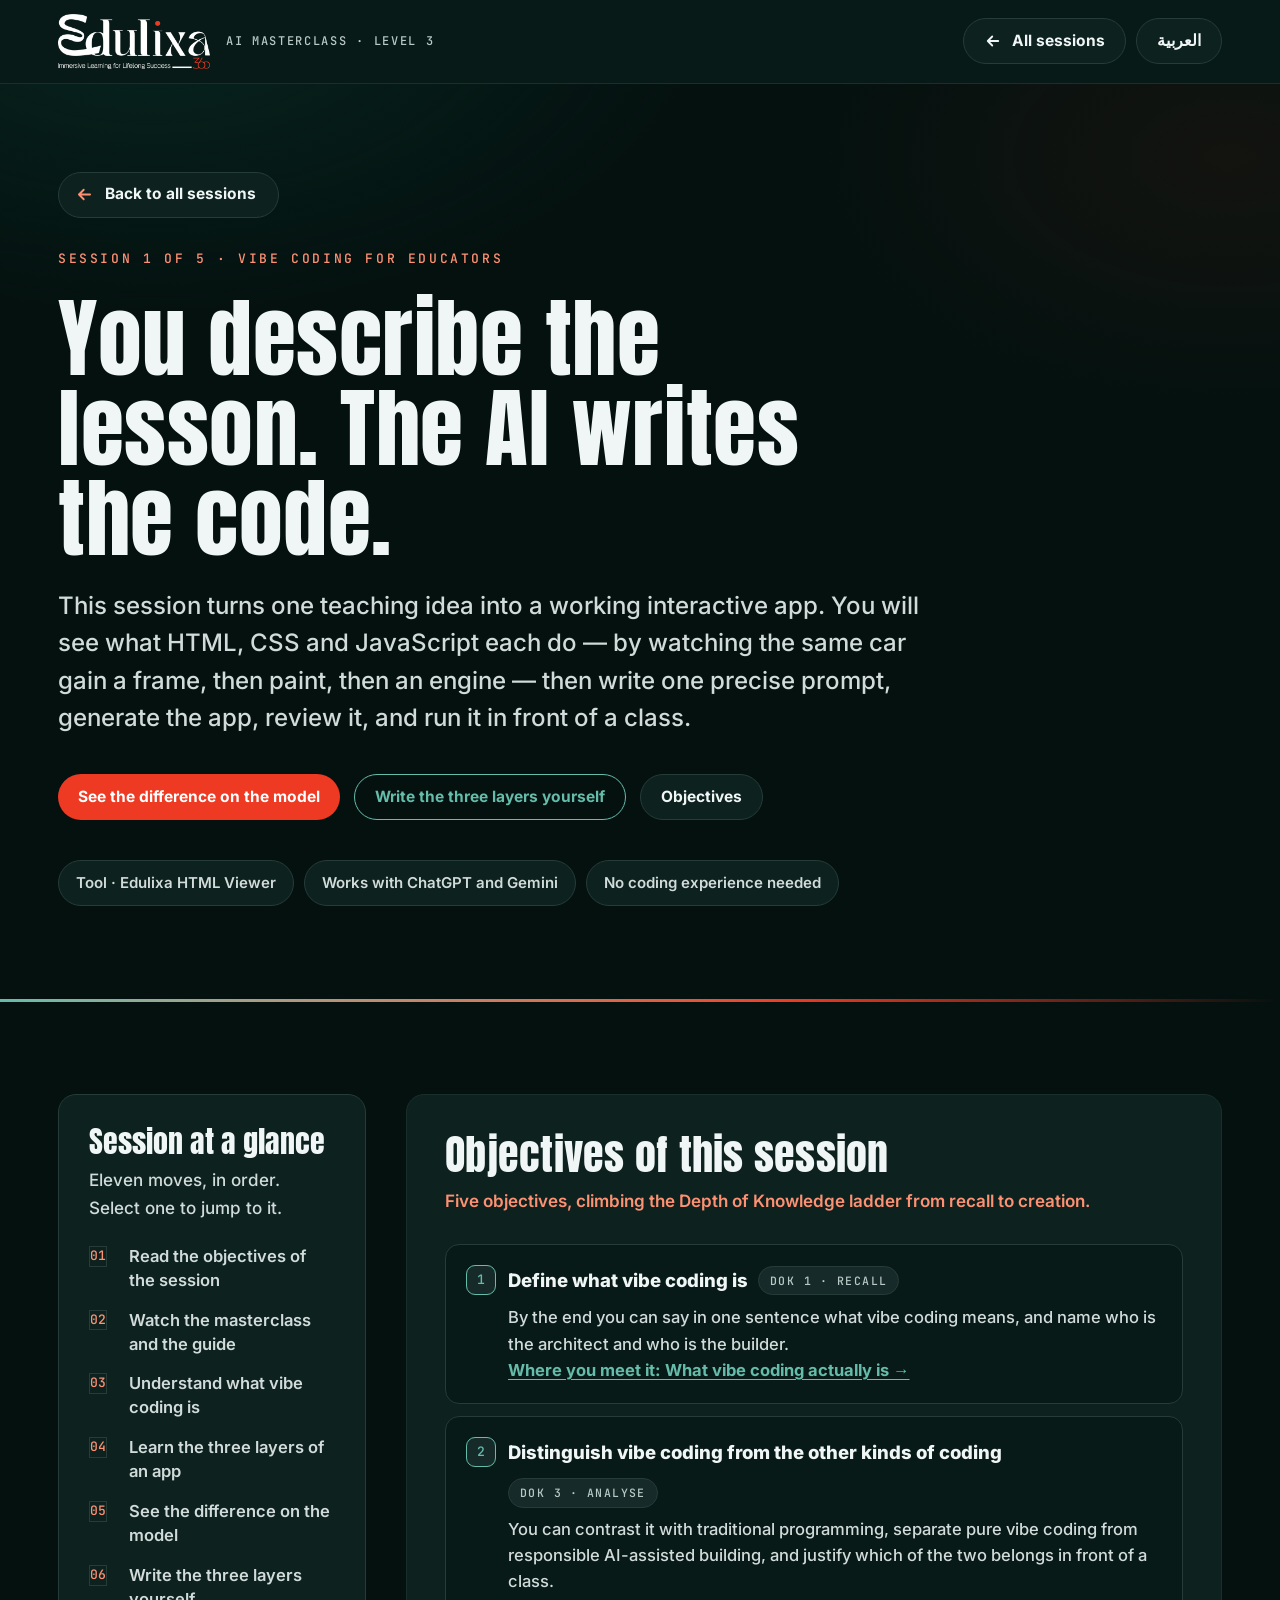
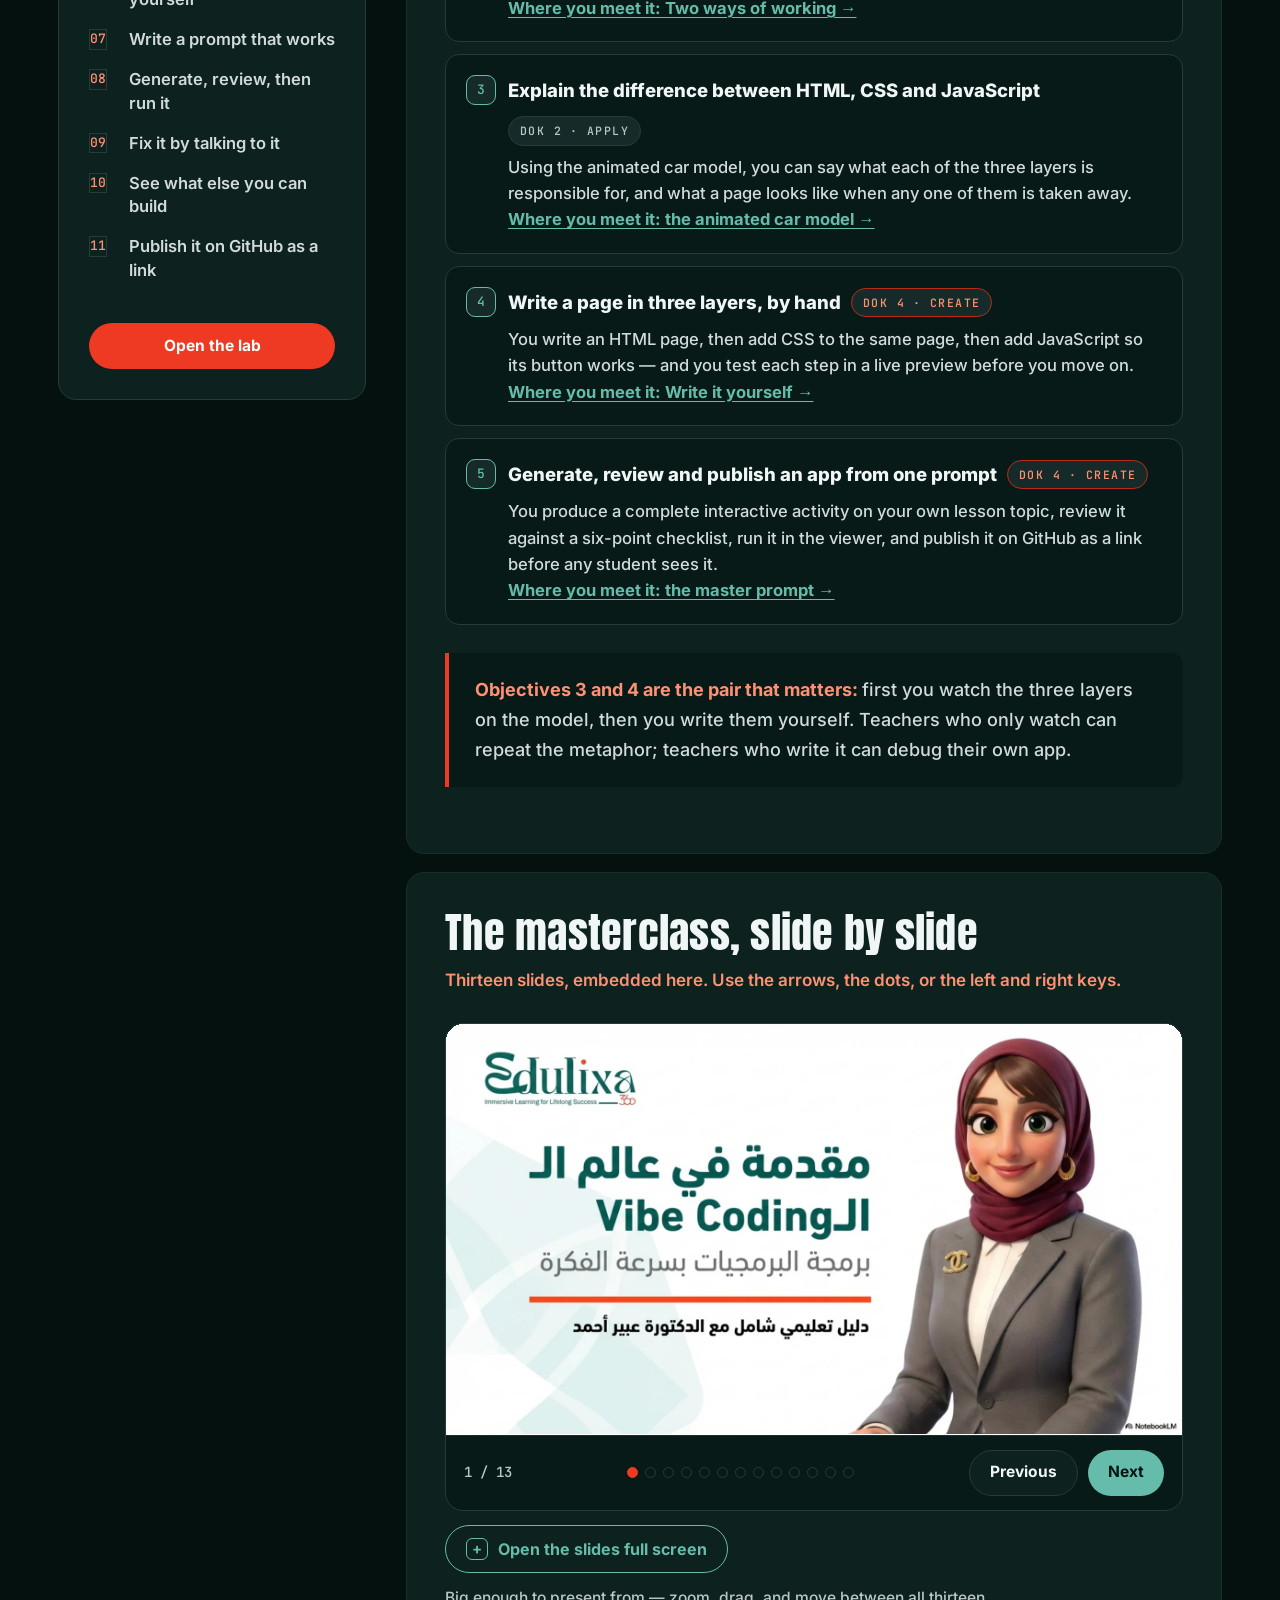
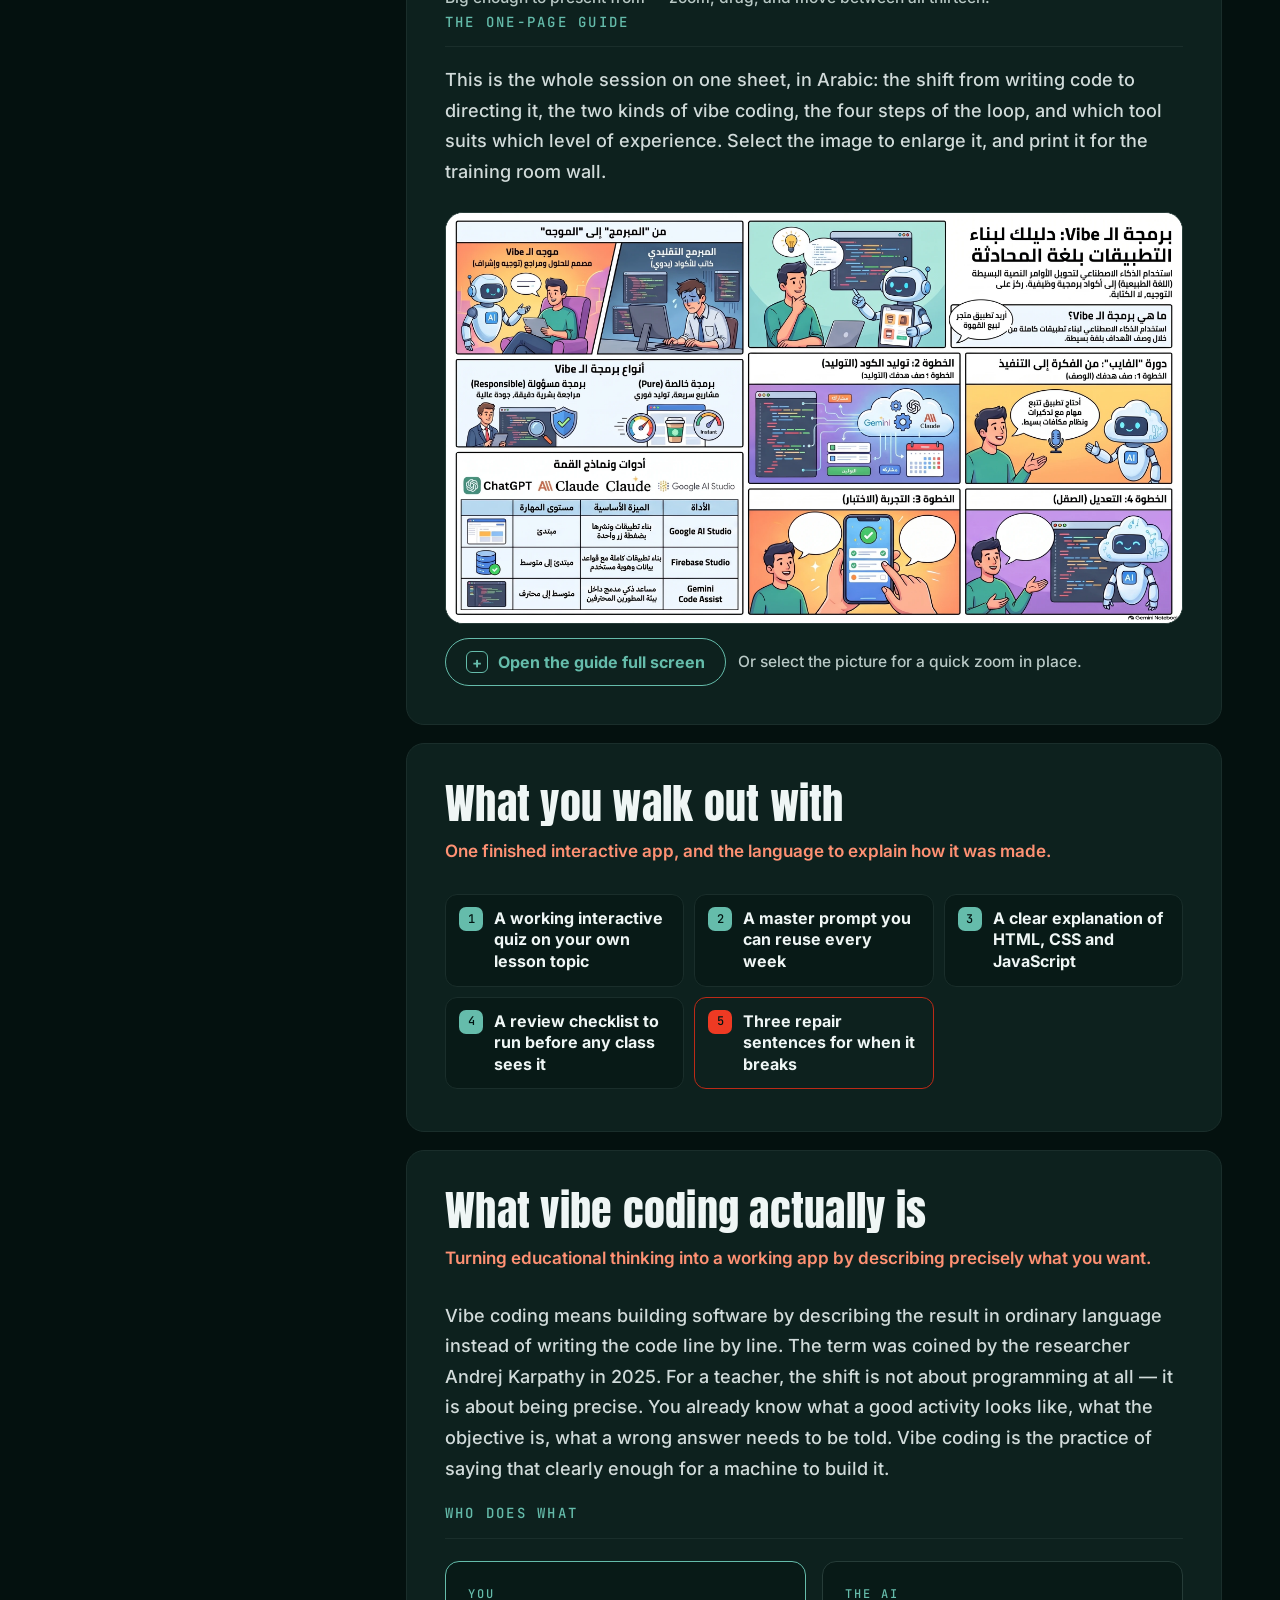
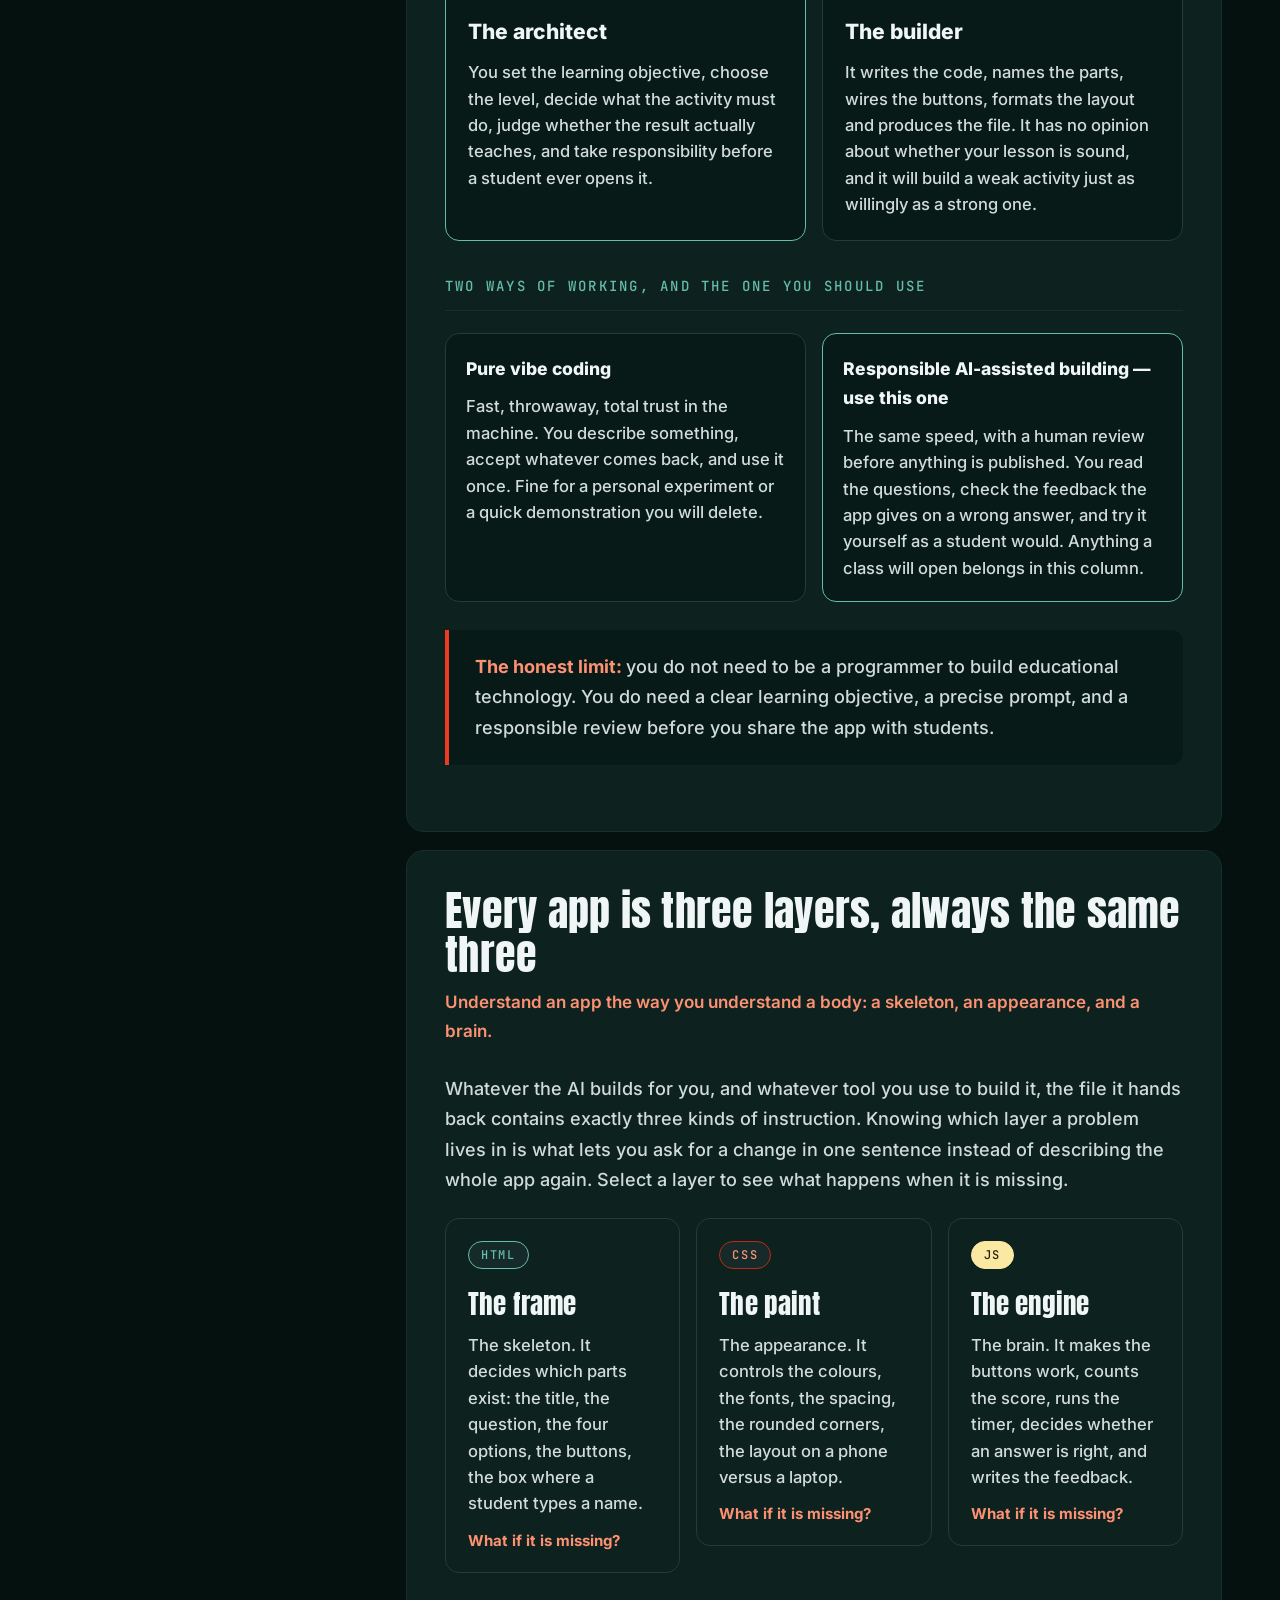
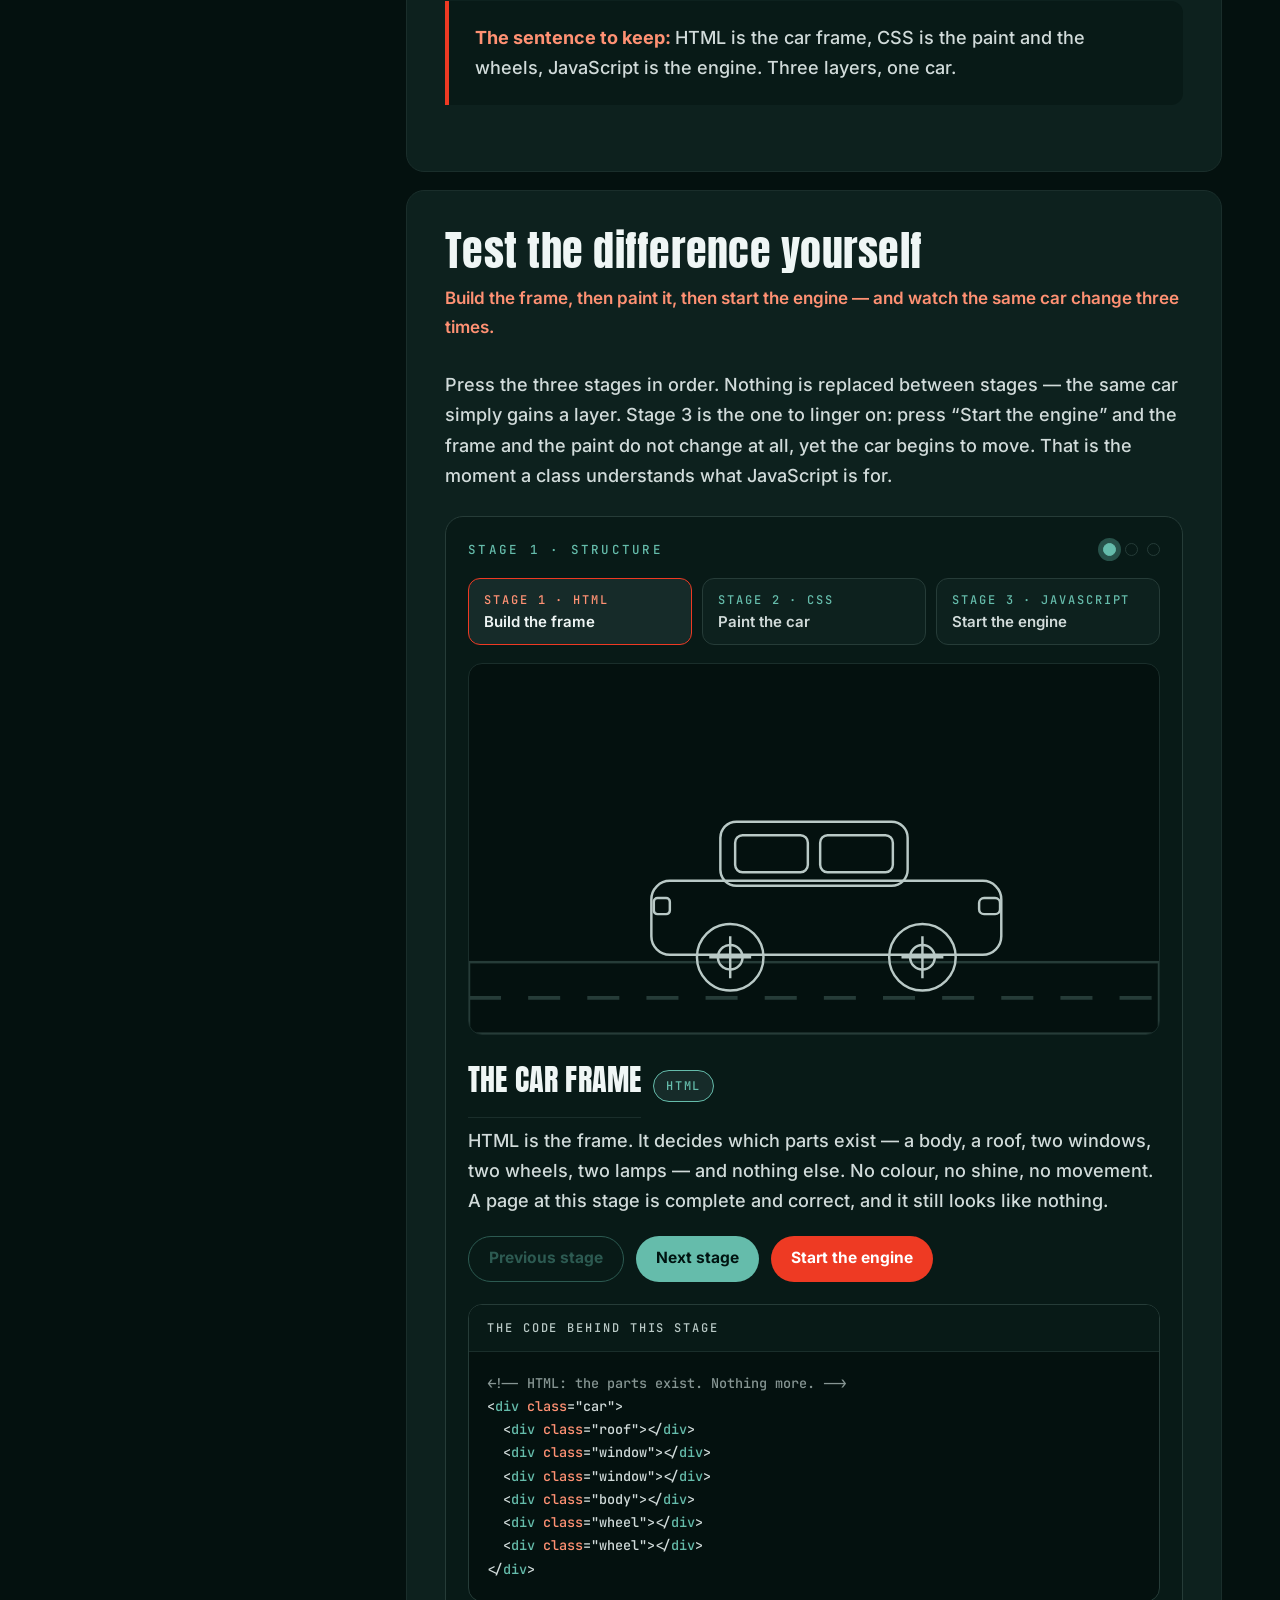
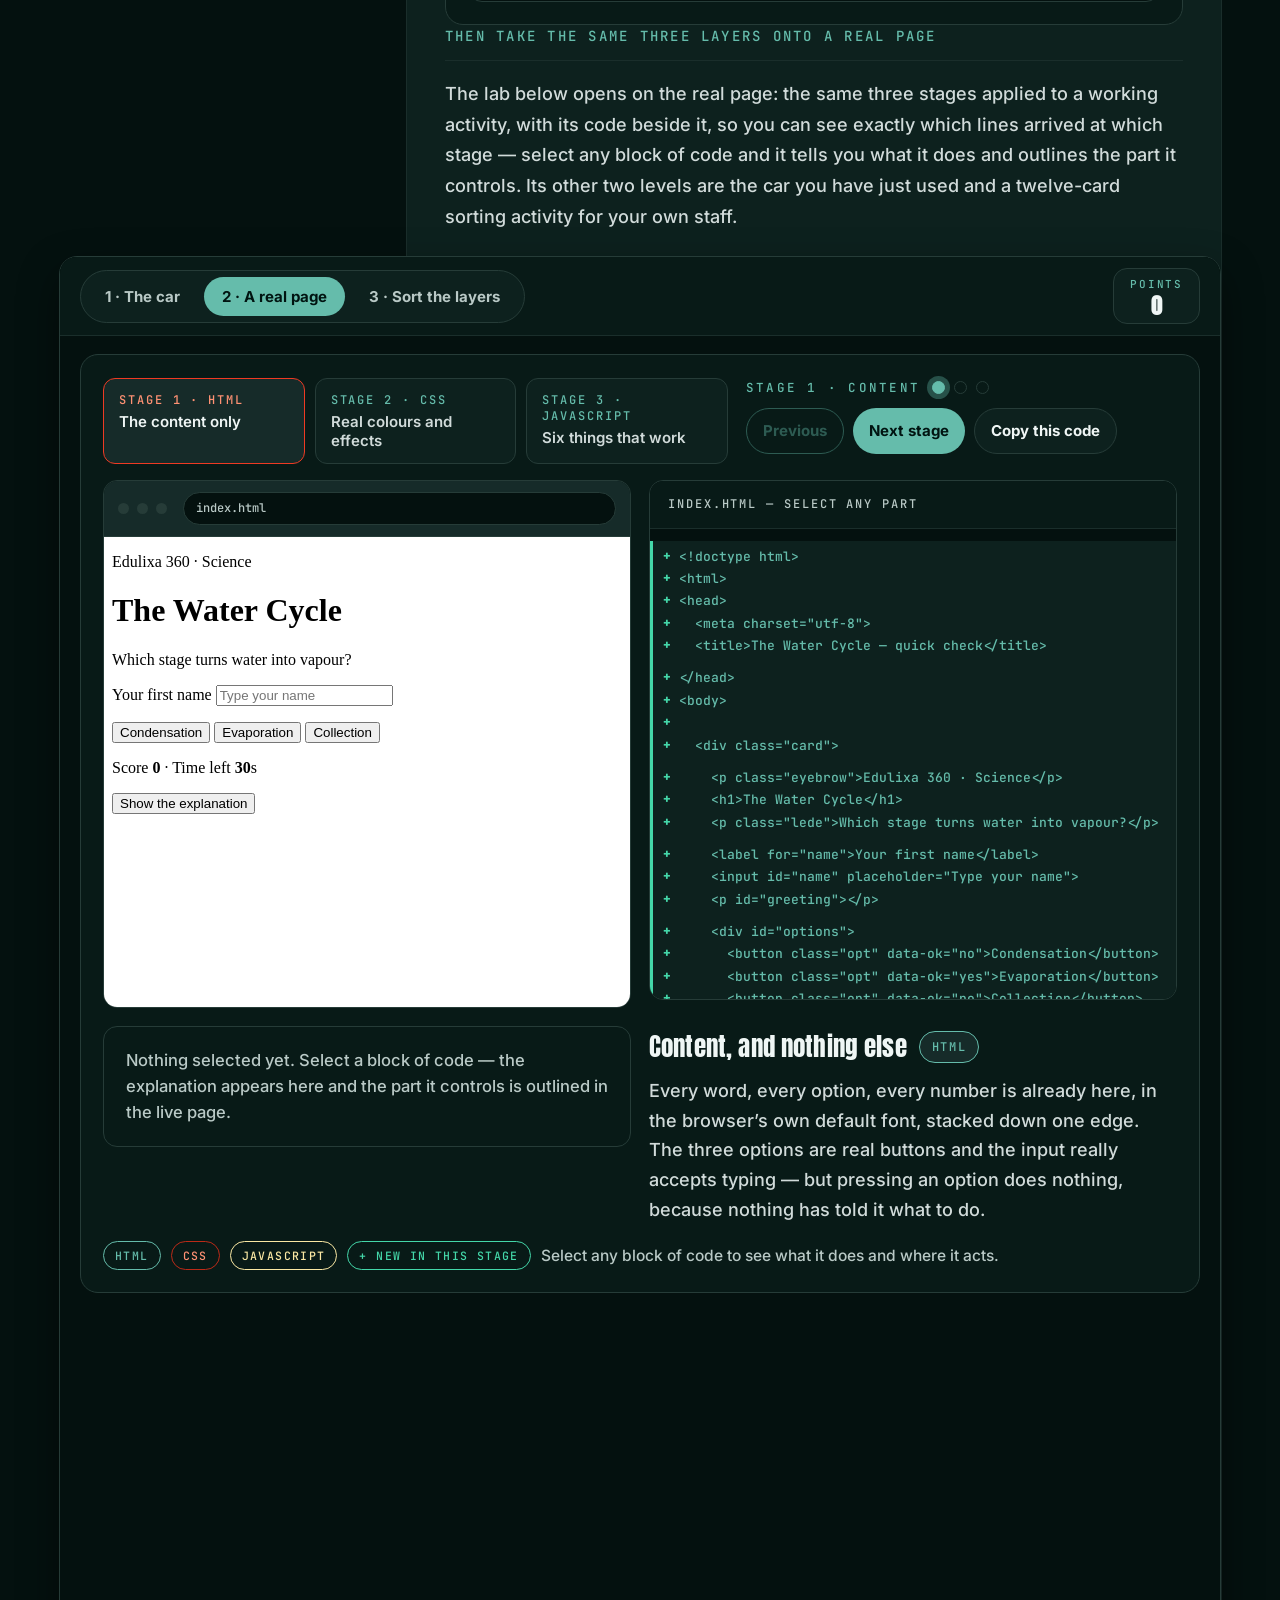
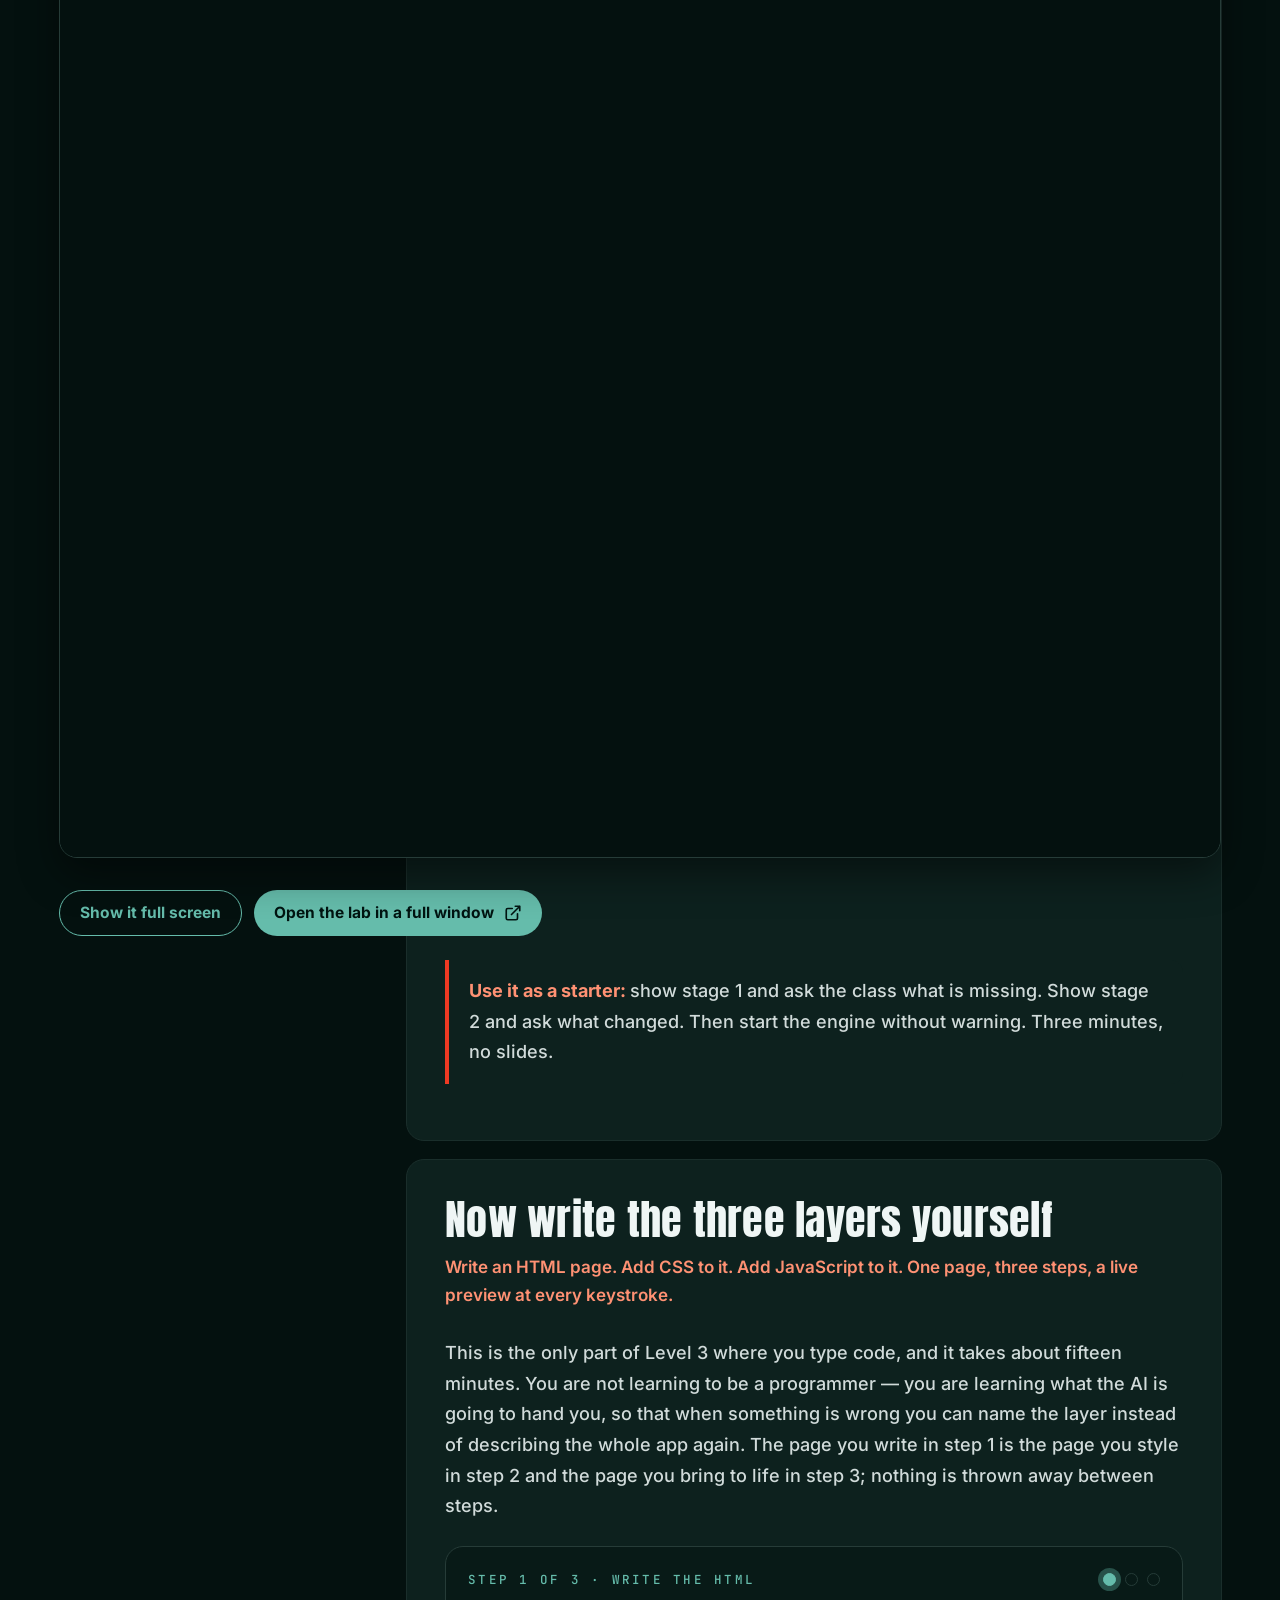
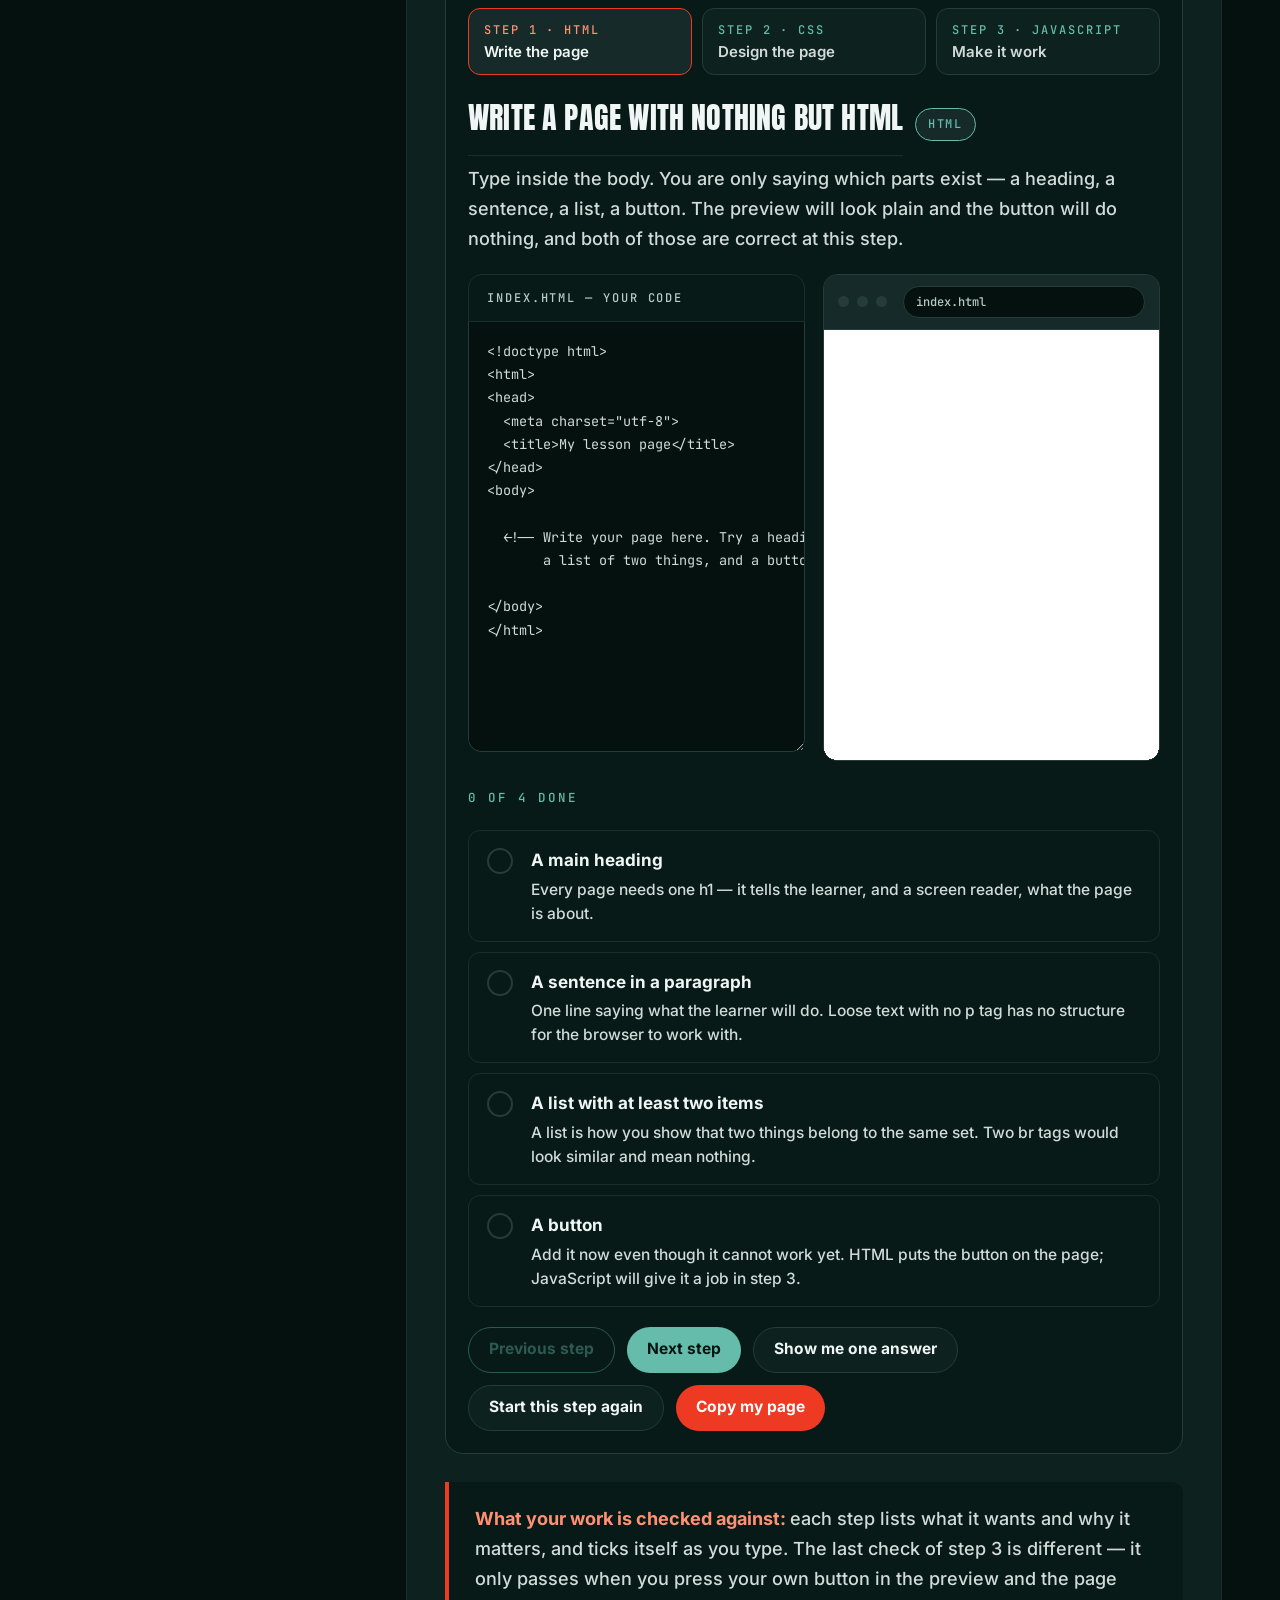
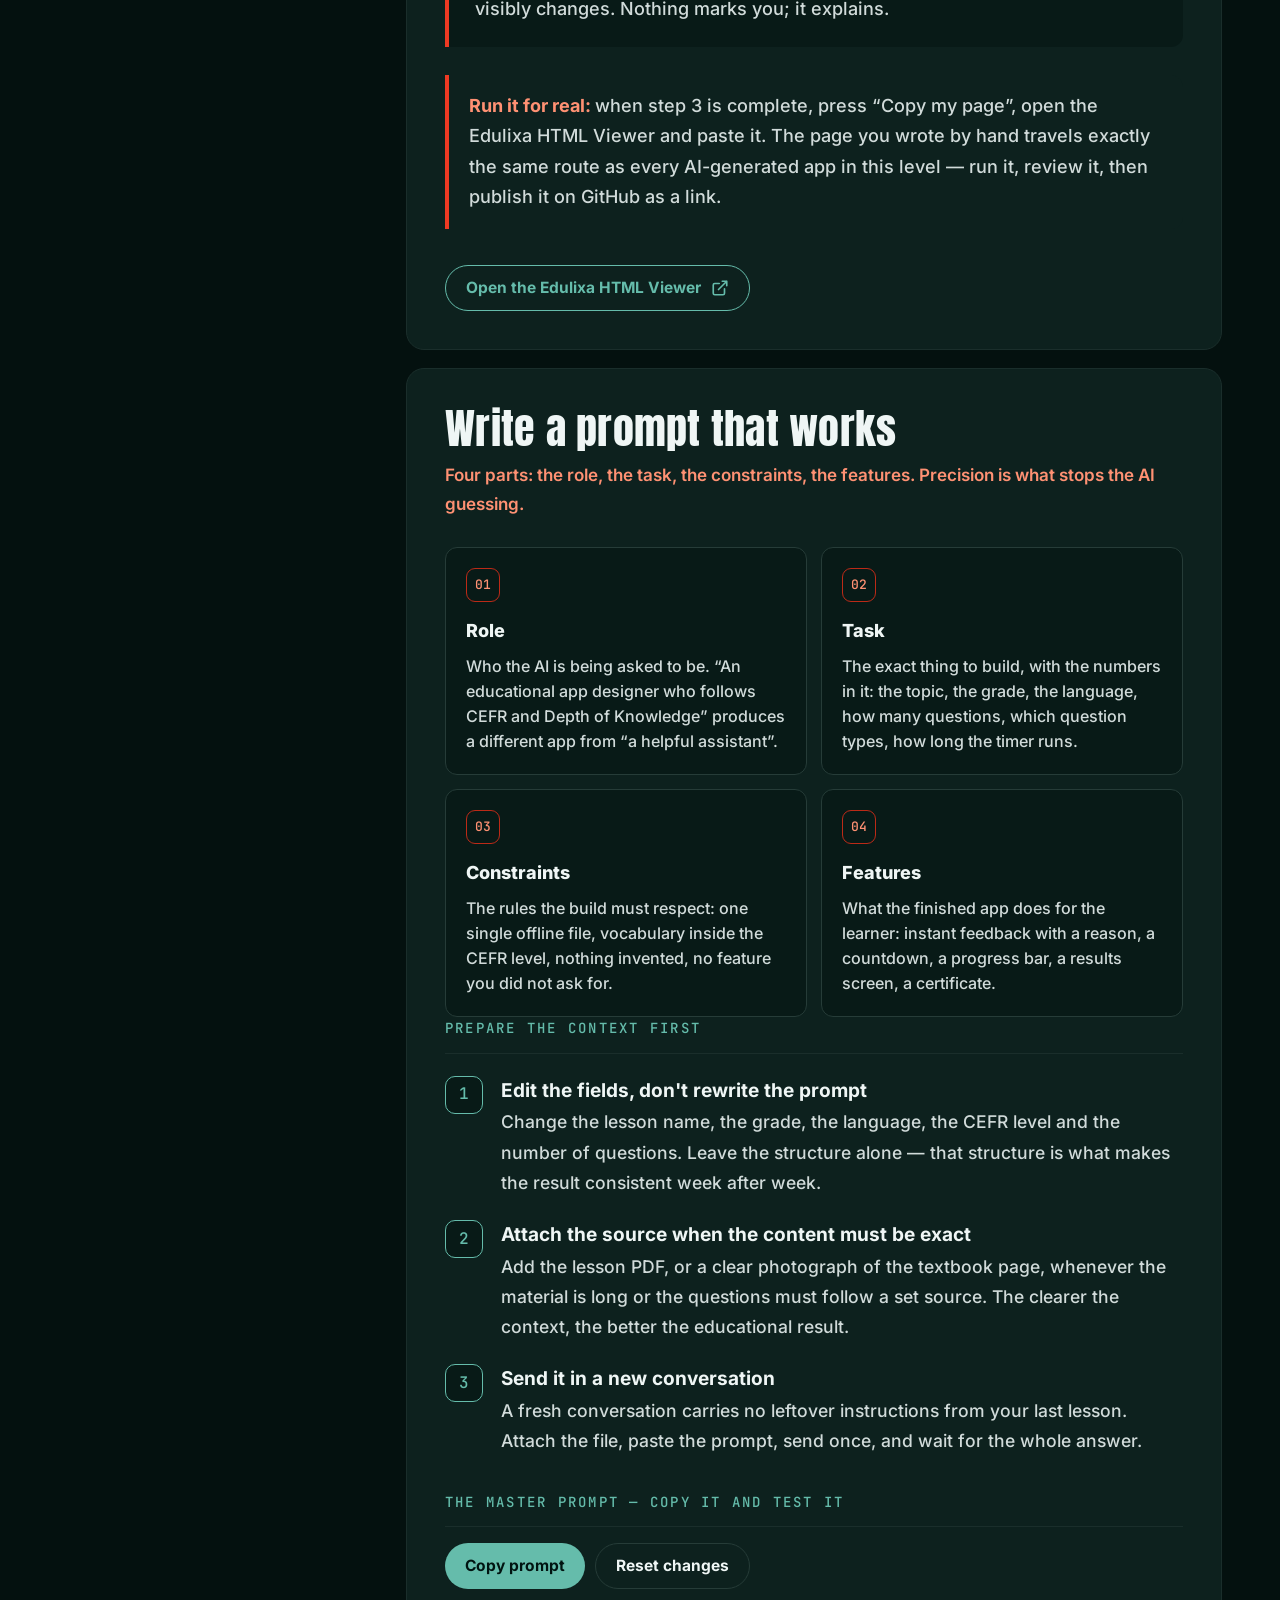
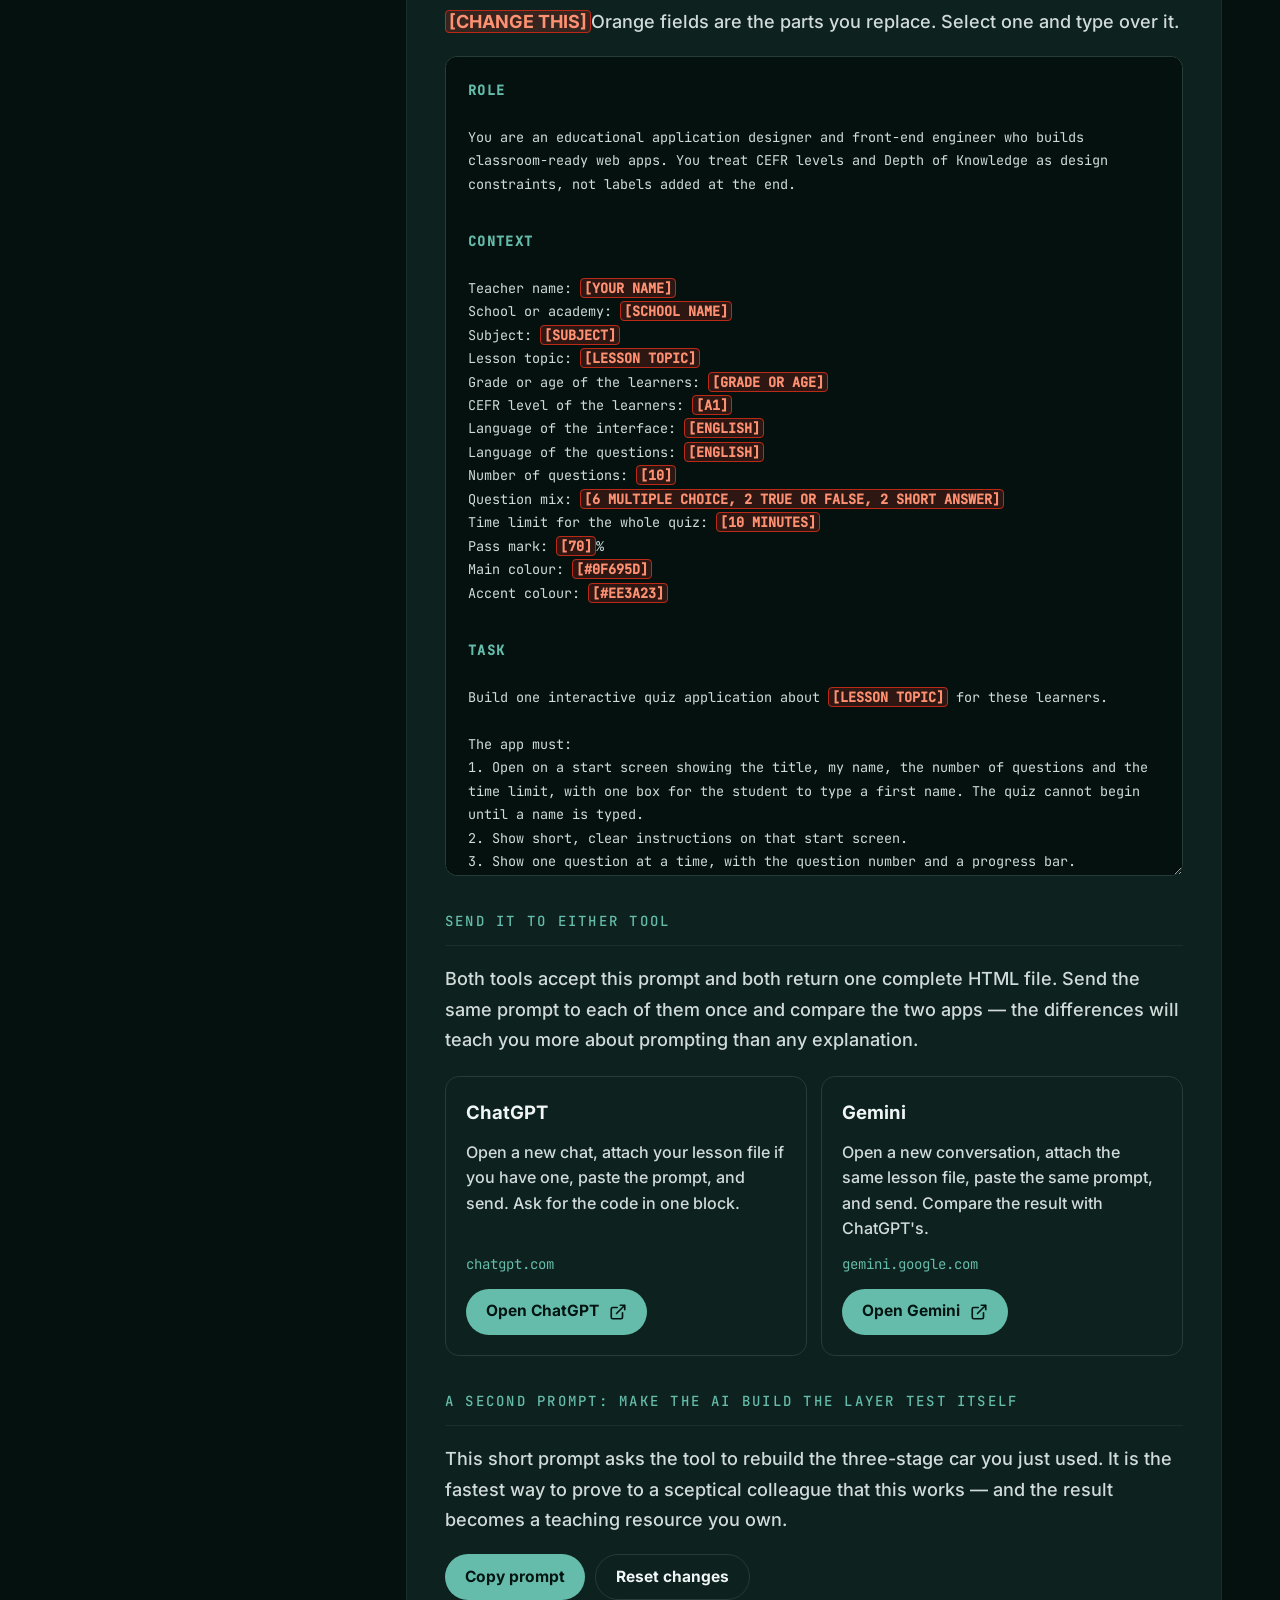
==== session1.html @ 345ca7d5 "Level 3: the AI course for teachers An interactive bilingual course that opens by double-clicking. E" ====
<!doctype html>
<html lang="en" dir="ltr">
<head>
<meta charset="utf-8">
<meta name="viewport" content="width=device-width,initial-scale=1">
<title data-en="Session 1 · Vibe Coding — Level 3 · Edulixa 360" data-ar="المحاضرة 1 · البرمجة باستخدام الأوامر النصية والتوجيه — المستوى الثالث · Edulixa 360">Session 1 · Vibe Coding — Level 3 · Edulixa 360</title>
<link rel="stylesheet" href="assets/edulixa.css">
<style>
.role-grid{display:grid;grid-template-columns:1fr 1fr;gap:16px;margin:22px 0 0}
.role{padding:22px;background:var(--bg-2);border:1px solid var(--line);border-radius:var(--r-md)}
.role.is-you{border-color:var(--brand-lift)}
.role .who{display:block;margin:0 0 10px;font-family:var(--mono);font-size:12px;font-weight:500;
  letter-spacing:.16em;text-transform:uppercase;color:var(--brand-lift)}
html[dir="rtl"] .role .who{font-family:var(--ar);letter-spacing:0;font-size:15px;font-weight:700}
.block .role h3{margin:0 0 10px;padding:0;border:0;font-family:var(--sans);font-size:21px;
  font-weight:800;letter-spacing:0;text-transform:none;color:var(--ink)}
html[dir="rtl"] .block .role h3{font-family:var(--ar)}
.role p{margin:0;font-size:16.5px;line-height:1.6}
.layer-cards{display:grid;grid-template-columns:repeat(3,1fr);gap:16px;margin:22px 0 0;align-items:start}
.layer-card{display:block;width:100%;text-align:start;cursor:pointer;padding:22px;
  background:var(--surface);border:1px solid var(--line);border-radius:var(--r-md);
  font-family:inherit;color:inherit;transition:all var(--t) var(--ease)}
.layer-card:hover{transform:translateY(-3px);box-shadow:var(--shadow-lift);border-color:var(--brand-lift)}
.layer-card .layer-tag{margin-bottom:14px}
.block .layer-card h3{margin:0 0 8px;padding:0;border:0;font-family:var(--display);font-weight:400;
  font-size:27px;letter-spacing:.006em;text-transform:none;color:var(--ink)}
html[dir="rtl"] .block .layer-card h3{font-family:var(--ar);font-weight:700;line-height:1.4}
.layer-card p{margin:0 0 14px;font-size:16.5px;line-height:1.6}
.layer-card .more{display:inline-flex;align-items:center;gap:8px;font-size:15px;font-weight:700;
  color:var(--accent-text)}
.four{display:grid;grid-template-columns:repeat(2,1fr);gap:14px;margin:22px 0 0}
.part{padding:20px;background:var(--bg-2);border:1px solid var(--line);border-radius:var(--r)}
.part:before{content:attr(data-n);display:grid;place-items:center;width:32px;height:32px;
  margin-bottom:14px;border:1px solid var(--accent-dim);border-radius:9px;
  color:var(--accent-text);font-family:var(--mono);font-size:13px}
.block .part h3{margin:0 0 8px;padding:0;border:0;font-family:var(--sans);font-size:18px;
  font-weight:800;letter-spacing:0;text-transform:none;color:var(--ink)}
html[dir="rtl"] .block .part h3{font-family:var(--ar)}
.part p{margin:0;font-size:16px;line-height:1.56}
.prompt-box.app-prompt{min-height:640px;max-height:820px;font-size:13.5px;line-height:1.74}
.prompt-box.small-prompt{min-height:230px;max-height:420px;font-size:13.5px;line-height:1.74}
.prompt-box .prompt-heading{display:block;margin-top:10px;color:var(--brand-lift);
  font-weight:800;letter-spacing:.1em}
.prompt-box .prompt-heading:first-child{margin-top:0}
/* The three-layer lab needs room: it steps out across the full reading band so the
   live page and its code sit side by side instead of stacking. */
.lab-band{position:relative;z-index:3;width:calc(100% + 424px);margin-inline-start:-386px}
.lab-frame{position:relative;margin:24px 0 0;border:1px solid var(--line);
  border-radius:var(--r-lg);overflow:hidden;background:var(--bg);box-shadow:var(--shadow-lift)}
.lab-frame iframe{display:block;width:100%;height:1020px;border:0}
.lab-frame:fullscreen{border-radius:0;border:0;margin:0}
.lab-frame:fullscreen iframe{height:100vh !important}
.lab-band .viewer-actions{margin-top:14px}
@media (max-width:960px){
  .lab-band{width:100%;margin-inline-start:0}
  .lab-frame iframe{height:1240px}
}
@media (max-width:820px){
  .role-grid,.layer-cards,.four{grid-template-columns:1fr}
  .prompt-box.app-prompt{min-height:520px;max-height:700px}
}
</style>
</head>
<body>

<a class="skip" href="#main" data-en="Skip to content" data-ar="تخطَّ إلى المحتوى">Skip to content</a>

<header class="topbar">
  <div class="topbar-in">
    <div class="brand">
      <img src="assets/logo-reversed.png" alt="Edulixa 360">
      <span class="brand-tag" data-en="AI Masterclass · Level 3" data-ar="الماستر كلاس · المستوى الثالث">AI Masterclass · Level 3</span>
    </div>
    <div class="topbar-actions">
      <a class="btn btn-ghost" href="index.html"><svg class="ic flip" viewBox="0 0 24 24" fill="none" stroke="currentColor" stroke-width="2.4" stroke-linecap="round" stroke-linejoin="round"><path d="M19 12H5M11 18l-6-6 6-6"/></svg><span data-en="All sessions" data-ar="كل المحاضرات">All sessions</span></a>
      <button class="btn btn-ghost" data-lang-toggle type="button" lang="ar">العربية</button>
    </div>
  </div>
</header>

<div class="hero">
  <div class="wrap">
    <a class="backlink" href="index.html"><svg viewBox="0 0 24 24" fill="none" stroke="currentColor" stroke-width="2.4" stroke-linecap="round" stroke-linejoin="round" aria-hidden="true"><path d="M19 12H5M11 18l-6-6 6-6"/></svg><span data-en="Back to all sessions" data-ar="العودة إلى كل المحاضرات">Back to all sessions</span></a>
    <p class="eyebrow" data-en="Session 1 of 5 · Vibe coding for educators" data-ar="المحاضرة 1 من 5 · البرمجة باستخدام الأوامر النصية والتوجيه للمعلمين">Session 1 of 5 · Vibe coding for educators</p>
    <h1 class="display" data-en="You describe the lesson. The AI writes the code." data-ar="أنت تصف الدرس. والذكاء الاصطناعي يكتب الكود.">You describe the lesson. The AI writes the code.</h1>
    <p class="lede" data-en="This session turns one teaching idea into a working interactive app. You will see what HTML, CSS and JavaScript each do — by watching the same car gain a frame, then paint, then an engine — then write one precise prompt, generate the app, review it, and run it in front of a class." data-ar="تحوّل هذه المحاضرة فكرة تعليمية واحدة إلى تطبيق تفاعلي يعمل. سترى ما يفعله كل من HTML و CSS و JavaScript — بمشاهدة السيارة نفسها تكتسب هيكلًا، ثم طلاءً، ثم محركًا — ثم تكتب برومبتًا دقيقًا واحدًا، وتولّد التطبيق، وتراجعه، وتشغّله أمام صف كامل.">This session turns one teaching idea into a working interactive app. You will see what HTML, CSS and JavaScript each do — by watching the same car gain a frame, then paint, then an engine — then write one precise prompt, generate the app, review it, and run it in front of a class.</p>
    <div class="hero-actions">
      <a class="btn btn-accent" href="#lab" data-en="See the difference on the model" data-ar="شاهد الفرق على المجسّم">See the difference on the model</a>
      <a class="btn btn-outline" href="#write" data-en="Write the three layers yourself" data-ar="اكتب الطبقات الثلاث بنفسك">Write the three layers yourself</a>
      <a class="btn btn-ghost" href="#objectives" data-en="Objectives" data-ar="الأهداف">Objectives</a>
    </div>
    <div class="hero-meta">
      <span class="chip" data-en="Tool · Edulixa HTML Viewer" data-ar="الأداة · عارض Edulixa">Tool · Edulixa HTML Viewer</span>
      <span class="chip" data-en="Works with ChatGPT and Gemini" data-ar="يعمل مع ChatGPT و Gemini">Works with ChatGPT and Gemini</span>
      <span class="chip" data-en="No coding experience needed" data-ar="لا تحتاج خبرة برمجية">No coding experience needed</span>
    </div>
  </div>
</div>

<main id="main">
<section class="sec">
  <div class="wrap">
    <div class="split">

      <aside class="rail">
        <h2 data-en="Session at a glance" data-ar="المحاضرة في لمحة">Session at a glance</h2>
        <p data-en="Eleven moves, in order. Select one to jump to it." data-ar="إحدى عشرة خطوة بالترتيب. اختر واحدة للانتقال إليها.">Eleven moves, in order. Select one to jump to it.</p>
        <ol>
          <li data-go="objectives" data-en="Read the objectives of the session" data-ar="اقرأ أهداف المحاضرة">Read the objectives of the session</li>
          <li data-go="deck" data-en="Watch the masterclass and the guide" data-ar="شاهد الماستر كلاس والدليل">Watch the masterclass and the guide</li>
          <li data-go="what" data-en="Understand what vibe coding is" data-ar="افهم ما هي البرمجة باستخدام الأوامر النصية والتوجيه">Understand what vibe coding is</li>
          <li data-go="layers" data-en="Learn the three layers of an app" data-ar="تعلّم الطبقات الثلاث للتطبيق">Learn the three layers of an app</li>
          <li data-go="lab" data-en="See the difference on the model" data-ar="شاهد الفرق على المجسّم">See the difference on the model</li>
          <li data-go="write" data-en="Write the three layers yourself" data-ar="اكتب الطبقات الثلاث بنفسك">Write the three layers yourself</li>
          <li data-go="prompt" data-en="Write a prompt that works" data-ar="اكتب برومبتًا ناجحًا">Write a prompt that works</li>
          <li data-go="run" data-en="Generate, review, then run it" data-ar="ولّد، ثم راجع، ثم شغّل">Generate, review, then run it</li>
          <li data-go="fix" data-en="Fix it by talking to it" data-ar="أصلحه بالمحادثة">Fix it by talking to it</li>
          <li data-go="more" data-en="See what else you can build" data-ar="اطّلع على ما يمكنك بناؤه أيضًا">See what else you can build</li>
          <li data-go="publish" data-en="Publish it on GitHub as a link" data-ar="انشره على GitHub كرابط">Publish it on GitHub as a link</li>
        </ol>
        <a class="btn btn-accent" href="#lab" data-en="Open the lab" data-ar="افتح المعمل">Open the lab</a>
      </aside>

      <div>

        <!-- ============ OBJECTIVES ============ -->
        <div class="block" id="objectives">
          <h2 class="display" data-en="Objectives of this session" data-ar="أهداف هذه المحاضرة">Objectives of this session</h2>
          <p class="sub" data-en="Five objectives, climbing the Depth of Knowledge ladder from recall to creation." data-ar="خمسة أهداف تتدرج على سلّم العمق المعرفي من التذكر إلى الإنشاء.">Five objectives, climbing the Depth of Knowledge ladder from recall to creation.</p>

          <ol class="objectives">
            <li>
              <div class="ob-head">
                <b data-en="Define what vibe coding is" data-ar="تعريف البرمجة باستخدام الأوامر النصية والتوجيه">Define what vibe coding is</b>
                <span class="dok-chip" data-en="DOK 1 · Recall" data-ar="العمق 1 · تذكر">DOK 1 · Recall</span>
              </div>
              <p data-en="By the end you can say in one sentence what vibe coding means, and name who is the architect and who is the builder." data-ar="في النهاية تستطيع أن تقول في جملة واحدة ما تعنيه البرمجة باستخدام الأوامر النصية والتوجيه، وأن تسمّي من هو المهندس ومن هو البنّاء.">By the end you can say in one sentence what vibe coding means, and name who is the architect and who is the builder.</p>
              <p><a href="#what" data-en="Where you meet it: What vibe coding actually is →" data-ar="أين تقابله: ما هي البرمجة باستخدام الأوامر النصية والتوجيه فعلًا →">Where you meet it: What vibe coding actually is →</a></p>
            </li>
            <li>
              <div class="ob-head">
                <b data-en="Distinguish vibe coding from the other kinds of coding" data-ar="التمييز بين البرمجة باستخدام الأوامر النصية والتوجيه وأنواع البرمجة الأخرى">Distinguish vibe coding from the other kinds of coding</b>
                <span class="dok-chip" data-en="DOK 3 · Analyse" data-ar="العمق 3 · تحليل">DOK 3 · Analyse</span>
              </div>
              <p data-en="You can contrast it with traditional programming, separate pure vibe coding from responsible AI-assisted building, and justify which of the two belongs in front of a class." data-ar="تستطيع مقارنتها بالبرمجة التقليدية، والفصل بين النمط الخالص والبناء المسؤول بمساعدة الذكاء الاصطناعي، وتبرير أيهما يصلح للعرض أمام صف.">You can contrast it with traditional programming, separate pure vibe coding from responsible AI-assisted building, and justify which of the two belongs in front of a class.</p>
              <p><a href="#what" data-en="Where you meet it: Two ways of working →" data-ar="أين تقابله: طريقتان للعمل →">Where you meet it: Two ways of working →</a></p>
            </li>
            <li>
              <div class="ob-head">
                <b data-en="Explain the difference between HTML, CSS and JavaScript" data-ar="شرح الفرق بين HTML و CSS و JavaScript">Explain the difference between HTML, CSS and JavaScript</b>
                <span class="dok-chip" data-en="DOK 2 · Apply" data-ar="العمق 2 · تطبيق">DOK 2 · Apply</span>
              </div>
              <p data-en="Using the animated car model, you can say what each of the three layers is responsible for, and what a page looks like when any one of them is taken away." data-ar="باستخدام مجسّم السيارة المتحرك، تستطيع تحديد ما تتولاه كل من الطبقات الثلاث، وكيف تبدو الصفحة إذا نُزعت إحداها.">Using the animated car model, you can say what each of the three layers is responsible for, and what a page looks like when any one of them is taken away.</p>
              <p><a href="#lab" data-en="Where you meet it: the animated car model →" data-ar="أين تقابله: مجسّم السيارة المتحرك →">Where you meet it: the animated car model →</a></p>
            </li>
            <li>
              <div class="ob-head">
                <b data-en="Write a page in three layers, by hand" data-ar="كتابة صفحة على ثلاث طبقات، بيدك">Write a page in three layers, by hand</b>
                <span class="dok-chip is-create" data-en="DOK 4 · Create" data-ar="العمق 4 · إنشاء">DOK 4 · Create</span>
              </div>
              <p data-en="You write an HTML page, then add CSS to the same page, then add JavaScript so its button works — and you test each step in a live preview before you move on." data-ar="تكتب صفحة HTML، ثم تضيف CSS إلى الصفحة نفسها، ثم تضيف JavaScript حتى يعمل زرها — وتختبر كل خطوة في معاينة حيّة قبل الانتقال.">You write an HTML page, then add CSS to the same page, then add JavaScript so its button works — and you test each step in a live preview before you move on.</p>
              <p><a href="#write" data-en="Where you meet it: Write it yourself →" data-ar="أين تقابله: اكتبها بنفسك →">Where you meet it: Write it yourself →</a></p>
            </li>
            <li>
              <div class="ob-head">
                <b data-en="Generate, review and publish an app from one prompt" data-ar="توليد تطبيق ومراجعته ونشره من برومبت واحد">Generate, review and publish an app from one prompt</b>
                <span class="dok-chip is-create" data-en="DOK 4 · Create" data-ar="العمق 4 · إنشاء">DOK 4 · Create</span>
              </div>
              <p data-en="You produce a complete interactive activity on your own lesson topic, review it against a six-point checklist, run it in the viewer, and publish it on GitHub as a link before any student sees it." data-ar="تنتج نشاطًا تفاعليًا كاملًا على موضوع درسك، وتراجعه على قائمة من ست نقاط، وتشغّله في العارض، وتنشره على GitHub كرابط قبل أن يراه أي طالب.">You produce a complete interactive activity on your own lesson topic, review it against a six-point checklist, run it in the viewer, and publish it on GitHub as a link before any student sees it.</p>
              <p><a href="#prompt" data-en="Where you meet it: the master prompt →" data-ar="أين تقابله: البرومبت الرئيسي →">Where you meet it: the master prompt →</a></p>
            </li>
          </ol>

          <div class="callout">
            <p><b data-en="Objectives 3 and 4 are the pair that matters: " data-ar="الهدفان 3 و 4 هما الزوج المهم: ">Objectives 3 and 4 are the pair that matters: </b><span data-en="first you watch the three layers on the model, then you write them yourself. Teachers who only watch can repeat the metaphor; teachers who write it can debug their own app." data-ar="أولًا تشاهد الطبقات الثلاث على المجسّم، ثم تكتبها بنفسك. فالمعلم الذي يشاهد فقط يستطيع تكرار التشبيه؛ والمعلم الذي يكتب يستطيع إصلاح تطبيقه بنفسه.">first you watch the three layers on the model, then you write them yourself. Teachers who only watch can repeat the metaphor; teachers who write it can debug their own app.</span></p>
          </div>
        </div>

        <!-- ============ THE MASTERCLASS AND THE GUIDE ============ -->
        <div class="block" id="deck">
          <h2 class="display" data-en="The masterclass, slide by slide" data-ar="الماستر كلاس، شريحة بشريحة">The masterclass, slide by slide</h2>
          <p class="sub" data-en="Thirteen slides, embedded here. Use the arrows, the dots, or the left and right keys." data-ar="ثلاث عشرة شريحة، مدمجة هنا. استخدم الأسهم أو النقاط أو مفتاحي اليمين واليسار.">Thirteen slides, embedded here. Use the arrows, the dots, or the left and right keys.</p>

          <div class="deck" id="deck-box">
            <div class="deck-stage" id="deck-stage">
              <img class="is-on" src="assets/slides/slide-01.webp" alt="" data-en-label="Masterclass slide 1" data-ar-label="شريحة الماستر كلاس 1">
              <img src="assets/slides/slide-02.webp" alt="" loading="lazy">
              <img src="assets/slides/slide-03.webp" alt="" loading="lazy">
              <img src="assets/slides/slide-04.webp" alt="" loading="lazy">
              <img src="assets/slides/slide-05.webp" alt="" loading="lazy">
              <img src="assets/slides/slide-06.webp" alt="" loading="lazy">
              <img src="assets/slides/slide-07.webp" alt="" loading="lazy">
              <img src="assets/slides/slide-08.webp" alt="" loading="lazy">
              <img src="assets/slides/slide-09.webp" alt="" loading="lazy">
              <img src="assets/slides/slide-10.webp" alt="" loading="lazy">
              <img src="assets/slides/slide-11.webp" alt="" loading="lazy">
              <img src="assets/slides/slide-12.webp" alt="" loading="lazy">
              <img src="assets/slides/slide-13.webp" alt="" loading="lazy">
            </div>
            <div class="deck-bar">
              <span class="deck-count" id="deck-count">1 / 13</span>
              <div class="deck-dots" id="deck-dots"></div>
              <div class="deck-nav">
                <button class="btn btn-ghost" type="button" id="deck-prev" data-en="Previous" data-ar="السابق">Previous</button>
                <button class="btn btn-primary" type="button" id="deck-next" data-en="Next" data-ar="التالي">Next</button>
              </div>
            </div>
          </div>

          <div class="expand-row">
            <button class="btn-expand" type="button" data-lightbox="#deck-stage img">
              <span class="plus" aria-hidden="true">+</span>
              <span data-en="Open the slides full screen" data-ar="افتح الشرائح بشاشة كاملة">Open the slides full screen</span>
            </button>
            <span style="font-size:15.5px;color:var(--muted)" data-en="Big enough to present from — zoom, drag, and move between all thirteen." data-ar="كبيرة بما يكفي للعرض منها — كبّر واسحب وتنقّل بين الثلاث عشرة كلها.">Big enough to present from — zoom, drag, and move between all thirteen.</span>
          </div>

          <h3 data-en="The one-page guide" data-ar="الدليل في صفحة واحدة">The one-page guide</h3>
          <p data-en="This is the whole session on one sheet, in Arabic: the shift from writing code to directing it, the two kinds of vibe coding, the four steps of the loop, and which tool suits which level of experience. Select the image to enlarge it, and print it for the training room wall." data-ar="هذه هي المحاضرة كلها في ورقة واحدة، بالعربية: التحول من كتابة الكود إلى توجيهه، ونمطا هذه البرمجة، وخطوات الحلقة الأربع، وأي أداة تناسب أي مستوى خبرة. اختر الصورة لتكبيرها، واطبعها لحائط قاعة التدريب. لاحظ أن الشرائح والدليل يستخدمان المصطلح الإنجليزي vibe coding كما ورد في المادة الأصلية.">This is the whole session on one sheet, in Arabic: the shift from writing code to directing it, the two kinds of vibe coding, the four steps of the loop, and which tool suits which level of experience. Select the image to enlarge it, and print it for the training room wall.</p>

          <div class="zoomer" id="zoomer" role="button" tabindex="0" data-en-label="Enlarge the guide" data-ar-label="كبّر الدليل">
            <img src="assets/infographic-vibe-ar.webp" alt="" data-en-label="One-page Arabic guide to building apps with AI" data-ar-label="دليل عربي في صفحة واحدة لبناء التطبيقات بالذكاء الاصطناعي">
          </div>
          <div class="expand-row">
            <button class="btn-expand" type="button" data-lightbox="#zoomer img">
              <span class="plus" aria-hidden="true">+</span>
              <span data-en="Open the guide full screen" data-ar="افتح الدليل بشاشة كاملة">Open the guide full screen</span>
            </button>
            <span style="font-size:15.5px;color:var(--muted)" data-en="Or select the picture for a quick zoom in place." data-ar="أو اختر الصورة لتكبير سريع في مكانها.">Or select the picture for a quick zoom in place.</span>
          </div>
        </div>

        <!-- ============ SUMMARY ============ -->
        <div class="block">
          <h2 class="display" data-en="What you walk out with" data-ar="ما ستخرج به">What you walk out with</h2>
          <p class="sub" data-en="One finished interactive app, and the language to explain how it was made." data-ar="تطبيق تفاعلي واحد جاهز، واللغة التي تشرح به كيف صُنع.">One finished interactive app, and the language to explain how it was made.</p>
          <ul class="outputs">
            <li data-en="A working interactive quiz on your own lesson topic" data-ar="اختبار تفاعلي يعمل على موضوع درسك">A working interactive quiz on your own lesson topic<small data-en="One index.html file, offline, on any phone" data-ar="ملف index.html واحد، يعمل بلا إنترنت، على أي هاتف">One index.html file, offline, on any phone</small></li>
            <li data-en="A master prompt you can reuse every week" data-ar="برومبت رئيسي تعيد استخدامه كل أسبوع">A master prompt you can reuse every week<small data-en="Role, task, constraints and features, already written" data-ar="الدور والمهمة والقيود والخصائص، مكتوبة بالفعل">Role, task, constraints and features, already written</small></li>
            <li data-en="A clear explanation of HTML, CSS and JavaScript" data-ar="شرح واضح لـ HTML و CSS و JavaScript">A clear explanation of HTML, CSS and JavaScript<small data-en="The frame, the paint, the engine" data-ar="الهيكل، والطلاء، والمحرك">The frame, the paint, the engine</small></li>
            <li data-en="A review checklist to run before any class sees it" data-ar="قائمة مراجعة تنفّذها قبل أن يراه أي صف">A review checklist to run before any class sees it<small data-en="Six things to confirm, and one copy to keep" data-ar="ستة أمور تتأكد منها، ونسخة واحدة تحفظها">Six things to confirm, and one copy to keep</small></li>
            <li class="is-new" data-en="Three repair sentences for when it breaks" data-ar="ثلاث جمل إصلاح عندما يتعطل">Three repair sentences for when it breaks<small data-en="Describe the fault, never edit the code at random" data-ar="صف الخطأ، ولا تعدّل الكود عشوائيًا أبدًا">Describe the fault, never edit the code at random</small></li>
          </ul>
        </div>

        <!-- ============ 1. WHAT VIBE CODING IS ============ -->
        <div class="block" id="what">
          <h2 class="display" data-en="What vibe coding actually is" data-ar="ما هي البرمجة باستخدام الأوامر النصية والتوجيه فعلًا">What vibe coding actually is</h2>
          <p class="sub" data-en="Turning educational thinking into a working app by describing precisely what you want." data-ar="تحويل التفكير التعليمي إلى تطبيق يعمل، من خلال وصف دقيق لما تريده.">Turning educational thinking into a working app by describing precisely what you want.</p>

          <p data-en="Vibe coding means building software by describing the result in ordinary language instead of writing the code line by line. The term was coined by the researcher Andrej Karpathy in 2025. For a teacher, the shift is not about programming at all — it is about being precise. You already know what a good activity looks like, what the objective is, what a wrong answer needs to be told. Vibe coding is the practice of saying that clearly enough for a machine to build it." data-ar="البرمجة باستخدام الأوامر النصية والتوجيه تعني بناء البرمجيات من خلال وصف النتيجة بلغة عادية بدلًا من كتابة الكود سطرًا بسطر، وهي المعروفة في الإنجليزية بمصطلح vibe coding الذي صاغه الباحث Andrej Karpathy في عام 2025. وبالنسبة للمعلم، التحول ليس عن البرمجة إطلاقًا — بل عن الدقة. أنت تعرف بالفعل كيف يبدو النشاط الجيد، وما هو الهدف، وما يجب أن تُقال للإجابة الخاطئة. وهذه الممارسة هي قول ذلك بوضوح كافٍ لتبنيه آلة.">Vibe coding means building software by describing the result in ordinary language instead of writing the code line by line. The term was coined by the researcher Andrej Karpathy in 2025. For a teacher, the shift is not about programming at all — it is about being precise. You already know what a good activity looks like, what the objective is, what a wrong answer needs to be told. Vibe coding is the practice of saying that clearly enough for a machine to build it.</p>

          <h3 data-en="Who does what" data-ar="من يفعل ماذا">Who does what</h3>
          <div class="role-grid">
            <div class="role is-you">
              <span class="who" data-en="You" data-ar="أنت">You</span>
              <h3 data-en="The architect" data-ar="المهندس">The architect</h3>
              <p data-en="You set the learning objective, choose the level, decide what the activity must do, judge whether the result actually teaches, and take responsibility before a student ever opens it." data-ar="أنت تحدد الهدف التعليمي، وتختار المستوى، وتقرر ما يجب أن يفعله النشاط، وتحكم إن كان الناتج يعلّم فعلًا، وتتحمل المسؤولية قبل أن يفتحه أي طالب.">You set the learning objective, choose the level, decide what the activity must do, judge whether the result actually teaches, and take responsibility before a student ever opens it.</p>
            </div>
            <div class="role">
              <span class="who" data-en="The AI" data-ar="الذكاء الاصطناعي">The AI</span>
              <h3 data-en="The builder" data-ar="البنّاء">The builder</h3>
              <p data-en="It writes the code, names the parts, wires the buttons, formats the layout and produces the file. It has no opinion about whether your lesson is sound, and it will build a weak activity just as willingly as a strong one." data-ar="هو يكتب الكود، ويسمّي الأجزاء، ويوصّل الأزرار، وينسّق التصميم، وينتج الملف. وليس له رأي في سلامة درسك، وسيبني نشاطًا ضعيفًا بالرغبة نفسها التي يبني بها نشاطًا قويًا.">It writes the code, names the parts, wires the buttons, formats the layout and produces the file. It has no opinion about whether your lesson is sound, and it will build a weak activity just as willingly as a strong one.</p>
            </div>
          </div>

          <h3 data-en="Two ways of working, and the one you should use" data-ar="طريقتان للعمل، والطريقة التي عليك استخدامها">Two ways of working, and the one you should use</h3>
          <div class="compare">
            <div class="panel">
              <h4 data-en="Pure vibe coding" data-ar="النمط الخالص من البرمجة بالأوامر النصية">Pure vibe coding</h4>
              <p data-en="Fast, throwaway, total trust in the machine. You describe something, accept whatever comes back, and use it once. Fine for a personal experiment or a quick demonstration you will delete." data-ar="سريعة، مؤقتة، ثقة كاملة في الآلة. تصف شيئًا، وتقبل ما يعود إليك، وتستخدمه مرة واحدة. مناسبة لتجربة شخصية أو عرض سريع ستحذفه.">Fast, throwaway, total trust in the machine. You describe something, accept whatever comes back, and use it once. Fine for a personal experiment or a quick demonstration you will delete.</p>
            </div>
            <div class="panel is-lit">
              <h4 data-en="Responsible AI-assisted building — use this one" data-ar="البناء المسؤول بمساعدة الذكاء الاصطناعي — استخدم هذه">Responsible AI-assisted building — use this one</h4>
              <p data-en="The same speed, with a human review before anything is published. You read the questions, check the feedback the app gives on a wrong answer, and try it yourself as a student would. Anything a class will open belongs in this column." data-ar="السرعة نفسها، مع مراجعة بشرية قبل نشر أي شيء. تقرأ الأسئلة، وتتحقق من التغذية الراجعة التي يقدمها التطبيق على الإجابة الخاطئة، وتجرّبه بنفسك كما سيجرّبه طالب. وكل ما سيفتحه صف كامل ينتمي إلى هذا العمود.">The same speed, with a human review before anything is published. You read the questions, check the feedback the app gives on a wrong answer, and try it yourself as a student would. Anything a class will open belongs in this column.</p>
            </div>
          </div>

          <div class="callout">
            <p><b data-en="The honest limit: " data-ar="الحد الصريح: ">The honest limit: </b><span data-en="you do not need to be a programmer to build educational technology. You do need a clear learning objective, a precise prompt, and a responsible review before you share the app with students." data-ar="لا تحتاج أن تكون مبرمجًا لتصنع تكنولوجيا تعليمية. لكنك تحتاج هدفًا تعليميًا واضحًا، وبرومبتًا دقيقًا، ومراجعة مسؤولة قبل مشاركة التطبيق مع الطلاب.">you do not need to be a programmer to build educational technology. You do need a clear learning objective, a precise prompt, and a responsible review before you share the app with students.</span></p>
          </div>
        </div>

        <!-- ============ 2. THE THREE LAYERS ============ -->
        <div class="block" id="layers">
          <h2 class="display" data-en="Every app is three layers, always the same three" data-ar="كل تطبيق ثلاث طبقات، وهي الثلاث نفسها دائمًا">Every app is three layers, always the same three</h2>
          <p class="sub" data-en="Understand an app the way you understand a body: a skeleton, an appearance, and a brain." data-ar="افهم التطبيق كما تفهم الجسم: هيكل عظمي، ومظهر، وعقل.">Understand an app the way you understand a body: a skeleton, an appearance, and a brain.</p>

          <p data-en="Whatever the AI builds for you, and whatever tool you use to build it, the file it hands back contains exactly three kinds of instruction. Knowing which layer a problem lives in is what lets you ask for a change in one sentence instead of describing the whole app again. Select a layer to see what happens when it is missing." data-ar="أيًّا كان ما يبنيه الذكاء الاصطناعي لك، وأيًّا كانت الأداة التي تستخدمها، فإن الملف الذي يعيده إليك يحتوي على ثلاثة أنواع من التعليمات بالضبط. ومعرفة الطبقة التي تنتمي إليها المشكلة هي ما يجعلك تطلب التعديل في جملة واحدة بدلًا من وصف التطبيق كله من جديد. اختر طبقة لترى ما يحدث عند غيابها.">Whatever the AI builds for you, and whatever tool you use to build it, the file it hands back contains exactly three kinds of instruction. Knowing which layer a problem lives in is what lets you ask for a change in one sentence instead of describing the whole app again. Select a layer to see what happens when it is missing.</p>

          <div class="layer-cards">
            <button class="layer-card" type="button" data-pop="pop-html">
              <span class="layer-tag is-html">HTML</span>
              <h3 data-en="The frame" data-ar="الهيكل">The frame</h3>
              <p data-en="The skeleton. It decides which parts exist: the title, the question, the four options, the buttons, the box where a student types a name." data-ar="الهيكل العظمي. يحدد الأجزاء الموجودة: العنوان، والسؤال، والخيارات الأربعة، والأزرار، والمربع الذي يكتب فيه الطالب اسمه.">The skeleton. It decides which parts exist: the title, the question, the four options, the buttons, the box where a student types a name.</p>
              <span class="more" data-en="What if it is missing?" data-ar="وماذا لو غاب؟">What if it is missing?</span>
            </button>
            <button class="layer-card" type="button" data-pop="pop-css">
              <span class="layer-tag is-css">CSS</span>
              <h3 data-en="The paint" data-ar="الطلاء">The paint</h3>
              <p data-en="The appearance. It controls the colours, the fonts, the spacing, the rounded corners, the layout on a phone versus a laptop." data-ar="المظهر. يتحكم في الألوان والخطوط والمسافات والحواف الدائرية والتوزيع على الهاتف مقابل الحاسوب.">The appearance. It controls the colours, the fonts, the spacing, the rounded corners, the layout on a phone versus a laptop.</p>
              <span class="more" data-en="What if it is missing?" data-ar="وماذا لو غاب؟">What if it is missing?</span>
            </button>
            <button class="layer-card" type="button" data-pop="pop-js">
              <span class="layer-tag is-js">JS</span>
              <h3 data-en="The engine" data-ar="المحرك">The engine</h3>
              <p data-en="The brain. It makes the buttons work, counts the score, runs the timer, decides whether an answer is right, and writes the feedback." data-ar="العقل. يشغّل الأزرار، ويحسب الدرجة، ويدير المؤقت، ويحدد صحة الإجابة، ويكتب التغذية الراجعة.">The brain. It makes the buttons work, counts the score, runs the timer, decides whether an answer is right, and writes the feedback.</p>
              <span class="more" data-en="What if it is missing?" data-ar="وماذا لو غاب؟">What if it is missing?</span>
            </button>
          </div>

          <div class="callout">
            <p><b data-en="The sentence to keep: " data-ar="الجملة التي تحتفظ بها: ">The sentence to keep: </b><span data-en="HTML is the car frame, CSS is the paint and the wheels, JavaScript is the engine. Three layers, one car." data-ar="HTML هو هيكل السيارة، و CSS هو الطلاء والعجلات، و JavaScript هو المحرك. ثلاث طبقات، وسيارة واحدة.">HTML is the car frame, CSS is the paint and the wheels, JavaScript is the engine. Three layers, one car.</span></p>
          </div>
        </div>

        <!-- ============ 3. THE LAB ============ -->
        <div class="block" id="lab">
          <h2 class="display" data-en="Test the difference yourself" data-ar="اختبر الفرق بنفسك">Test the difference yourself</h2>
          <p class="sub" data-en="Build the frame, then paint it, then start the engine — and watch the same car change three times." data-ar="ابنِ الهيكل، ثم لوّنه، ثم أدر المحرك — وشاهد السيارة نفسها تتغير ثلاث مرات.">Build the frame, then paint it, then start the engine — and watch the same car change three times.</p>

          <p data-en="Press the three stages in order. Nothing is replaced between stages — the same car simply gains a layer. Stage 3 is the one to linger on: press “Start the engine” and the frame and the paint do not change at all, yet the car begins to move. That is the moment a class understands what JavaScript is for." data-ar="اضغط المراحل الثلاث بالترتيب. لا يُستبدل شيء بين المراحل — السيارة نفسها تكتسب طبقة فقط. والمرحلة 3 هي التي تستحق التوقف عندها: اضغط «أدر المحرك» فلا يتغير الهيكل ولا الطلاء إطلاقًا، ومع ذلك تبدأ السيارة في الحركة. تلك هي اللحظة التي يفهم فيها الصف ما وظيفة JavaScript.">Press the three stages in order. Nothing is replaced between stages — the same car simply gains a layer. Stage 3 is the one to linger on: press “Start the engine” and the frame and the paint do not change at all, yet the car begins to move. That is the moment a class understands what JavaScript is for.</p>

          <div class="lab" data-car-lab data-stage="1"></div>

          <h3 data-en="Then take the same three layers onto a real page" data-ar="ثم انقل الطبقات الثلاث نفسها إلى صفحة حقيقية">Then take the same three layers onto a real page</h3>
          <p data-en="The lab below opens on the real page: the same three stages applied to a working activity, with its code beside it, so you can see exactly which lines arrived at which stage — select any block of code and it tells you what it does and outlines the part it controls. Its other two levels are the car you have just used and a twelve-card sorting activity for your own staff." data-ar="يفتح المعمل أدناه على الصفحة الحقيقية: المراحل الثلاث نفسها مطبَّقة على نشاط يعمل، مع كوده إلى جانبه، لترى بالضبط أي الأسطر وصلت في أي مرحلة — اختر أي كتلة كود فتخبرك بما تفعله وتُحيط الجزء الذي تتحكم فيه. ومستواه الآخران هما السيارة التي استخدمتها للتو، ونشاط ترتيب من اثنتي عشرة بطاقة لفريقك.">The lab below has two more levels. Level 2 applies the same three stages to an actual working web page with its code beside it, so you can see exactly which lines arrived at which stage — and copy the finished code to run in the HTML Player. Level 3 is a twelve-card sorting activity you can use with your own staff.</p>

          <div class="lab-band">
            <div class="lab-frame" id="lab-frame">
              <iframe src="apps/app-build-style-drive.html#page" title="Build, Style, Drive — the three-layer lab" loading="lazy"></iframe>
            </div>
            <div class="viewer-actions">
              <button class="btn btn-outline" type="button" id="lab-full" data-en="Show it full screen" data-ar="اعرضه بالشاشة الكاملة">Show it full screen</button>
              <a class="btn btn-primary" href="apps/app-build-style-drive.html" target="_blank" rel="noopener"><span data-en="Open the lab in a full window" data-ar="افتح المعمل في نافذة كاملة">Open the lab in a full window</span><svg class="ic" viewBox="0 0 24 24" fill="none" stroke="currentColor" stroke-width="2.2" stroke-linecap="round" stroke-linejoin="round"><path d="M18 13v6a2 2 0 0 1-2 2H5a2 2 0 0 1-2-2V8a2 2 0 0 1 2-2h6M15 3h6v6M10 14 21 3"/></svg></a>
            </div>
          </div>

          <div class="hint" style="margin-top:24px">
            <p style="margin:0"><b data-en="Use it as a starter: " data-ar="استخدمه كتمهيد: ">Use it as a starter: </b><span data-en="show stage 1 and ask the class what is missing. Show stage 2 and ask what changed. Then start the engine without warning. Three minutes, no slides." data-ar="اعرض المرحلة 1 واسأل الصف عمّا هو ناقص. اعرض المرحلة 2 واسأل عمّا تغيّر. ثم أدر المحرك دون تنبيه. ثلاث دقائق، بلا شرائح.">show stage 1 and ask the class what is missing. Show stage 2 and ask what changed. Then start the engine without warning. Three minutes, no slides.</span></p>
          </div>
        </div>

        <!-- ============ WRITE IT YOURSELF ============ -->
        <div class="block" id="write">
          <h2 class="display" data-en="Now write the three layers yourself" data-ar="الآن اكتب الطبقات الثلاث بنفسك">Now write the three layers yourself</h2>
          <p class="sub" data-en="Write an HTML page. Add CSS to it. Add JavaScript to it. One page, three steps, a live preview at every keystroke." data-ar="اكتب صفحة HTML. أضف إليها CSS. أضف إليها JavaScript. صفحة واحدة، وثلاث خطوات، ومعاينة حيّة مع كل حرف تكتبه.">Write an HTML page. Add CSS to it. Add JavaScript to it. One page, three steps, a live preview at every keystroke.</p>

          <p data-en="This is the only part of Level 3 where you type code, and it takes about fifteen minutes. You are not learning to be a programmer — you are learning what the AI is going to hand you, so that when something is wrong you can name the layer instead of describing the whole app again. The page you write in step 1 is the page you style in step 2 and the page you bring to life in step 3; nothing is thrown away between steps." data-ar="هذا هو الجزء الوحيد في المستوى الثالث الذي تكتب فيه كودًا، ويستغرق نحو خمس عشرة دقيقة. أنت لا تتعلم لتصبح مبرمجًا — بل تتعلم ما سيسلّمه إليك الذكاء الاصطناعي، حتى إذا حدث خطأ استطعت تسمية الطبقة بدلًا من وصف التطبيق كله من جديد. والصفحة التي تكتبها في الخطوة 1 هي الصفحة التي تنسّقها في الخطوة 2 وتُحييها في الخطوة 3؛ ولا يُلغى شيء بين الخطوات.">This is the only part of Level 3 where you type code, and it takes about fifteen minutes. You are not learning to be a programmer — you are learning what the AI is going to hand you, so that when something is wrong you can name the layer instead of describing the whole app again. The page you write in step 1 is the page you style in step 2 and the page you bring to life in step 3; nothing is thrown away between steps.</p>

          <div class="lab" data-write-lab data-stage="1"></div>

          <div class="callout">
            <p><b data-en="What your work is checked against: " data-ar="ما يُراجع عليه عملك: ">What your work is checked against: </b><span data-en="each step lists what it wants and why it matters, and ticks itself as you type. The last check of step 3 is different — it only passes when you press your own button in the preview and the page visibly changes. Nothing marks you; it explains." data-ar="كل خطوة تسرد ما تطلبه ولماذا هو مهم، وتعلّم نفسها أثناء كتابتك. والتحقق الأخير في الخطوة 3 مختلف — فهو لا ينجح إلا عندما تضغط زرك بنفسك في المعاينة وتتغير الصفحة فعلًا. ولا شيء يضع لك درجة؛ بل يشرح.">each step lists what it wants and why it matters, and ticks itself as you type. The last check of step 3 is different — it only passes when you press your own button in the preview and the page visibly changes. Nothing marks you; it explains.</span></p>
          </div>

          <div class="hint">
            <p style="margin:0"><b data-en="Run it for real: " data-ar="شغّلها على الحقيقة: ">Run it for real: </b><span data-en="when step 3 is complete, press “Copy my page”, open the Edulixa HTML Viewer and paste it. The page you wrote by hand travels exactly the same route as every AI-generated app in this level — run it, review it, then publish it on GitHub as a link." data-ar="عند إكمال الخطوة 3، اضغط «انسخ صفحتي»، وافتح عارض Edulixa والصقها. فالصفحة التي كتبتها بيدك تسلك المسار نفسه الذي يسلكه كل تطبيق مولَّد بالذكاء الاصطناعي في هذا المستوى — شغّلها، وراجعها، ثم انشرها على GitHub كرابط.">when step 3 is complete, press “Copy my page”, open the Edulixa HTML Viewer and paste it. The page you wrote by hand travels exactly the same route as every AI-generated app in this level — run it, review it, then publish it on GitHub as a link.</span></p>
          </div>
          <div class="viewer-actions">
            <a class="btn btn-outline" href="apps/app-html-viewer.html"><span data-en="Open the Edulixa HTML Viewer" data-ar="افتح عارض Edulixa">Open the Edulixa HTML Viewer</span><svg class="ic" viewBox="0 0 24 24" fill="none" stroke="currentColor" stroke-width="2.2" stroke-linecap="round" stroke-linejoin="round"><path d="M18 13v6a2 2 0 0 1-2 2H5a2 2 0 0 1-2-2V8a2 2 0 0 1 2-2h6M15 3h6v6M10 14 21 3"/></svg></a>
          </div>
        </div>

        <!-- ============ 4. THE PROMPT ============ -->
        <div class="block" id="prompt">
          <h2 class="display" data-en="Write a prompt that works" data-ar="اكتب برومبتًا ناجحًا">Write a prompt that works</h2>
          <p class="sub" data-en="Four parts: the role, the task, the constraints, the features. Precision is what stops the AI guessing." data-ar="أربعة أجزاء: الدور، والمهمة، والقيود، والخصائص. والدقة هي ما يمنع الذكاء الاصطناعي من التخمين.">Four parts: the role, the task, the constraints, the features. Precision is what stops the AI guessing.</p>

          <div class="four">
            <div class="part" data-n="01">
              <h3 data-en="Role" data-ar="الدور">Role</h3>
              <p data-en="Who the AI is being asked to be. “An educational app designer who follows CEFR and Depth of Knowledge” produces a different app from “a helpful assistant”." data-ar="من تطلب من الذكاء الاصطناعي أن يكون. عبارة «مصمم تطبيقات تعليمية يتبع CEFR ومستويات العمق المعرفي» تنتج تطبيقًا مختلفًا عن «مساعد مفيد».">Who the AI is being asked to be. “An educational app designer who follows CEFR and Depth of Knowledge” produces a different app from “a helpful assistant”.</p>
            </div>
            <div class="part" data-n="02">
              <h3 data-en="Task" data-ar="المهمة">Task</h3>
              <p data-en="The exact thing to build, with the numbers in it: the topic, the grade, the language, how many questions, which question types, how long the timer runs." data-ar="الشيء المطلوب بناؤه بالضبط، بأرقامه: الموضوع، والصف، واللغة، وعدد الأسئلة، وأنواعها، ومدة المؤقت.">The exact thing to build, with the numbers in it: the topic, the grade, the language, how many questions, which question types, how long the timer runs.</p>
            </div>
            <div class="part" data-n="03">
              <h3 data-en="Constraints" data-ar="القيود">Constraints</h3>
              <p data-en="The rules the build must respect: one single offline file, vocabulary inside the CEFR level, nothing invented, no feature you did not ask for." data-ar="القواعد التي يجب أن يحترمها البناء: ملف واحد يعمل بلا إنترنت، ومفردات داخل مستوى CEFR، ولا شيء مُختلق، ولا خصائص لم تطلبها.">The rules the build must respect: one single offline file, vocabulary inside the CEFR level, nothing invented, no feature you did not ask for.</p>
            </div>
            <div class="part" data-n="04">
              <h3 data-en="Features" data-ar="الخصائص">Features</h3>
              <p data-en="What the finished app does for the learner: instant feedback with a reason, a countdown, a progress bar, a results screen, a certificate." data-ar="ما يفعله التطبيق النهائي للمتعلم: تغذية راجعة فورية مع سبب، ومؤقت تنازلي، وشريط تقدم، وشاشة نتائج، وشهادة.">What the finished app does for the learner: instant feedback with a reason, a countdown, a progress bar, a results screen, a certificate.</p>
            </div>
          </div>

          <h3 data-en="Prepare the context first" data-ar="جهّز السياق أولًا">Prepare the context first</h3>
          <ol class="numbered">
            <li><b data-en="Edit the fields, don't rewrite the prompt" data-ar="عدّل الحقول، ولا تعد كتابة البرومبت">Edit the fields, don't rewrite the prompt</b><span data-en="Change the lesson name, the grade, the language, the CEFR level and the number of questions. Leave the structure alone — that structure is what makes the result consistent week after week." data-ar="غيّر اسم الدرس والصف واللغة ومستوى CEFR وعدد الأسئلة. واترك البنية كما هي — فهذه البنية هي ما يجعل الناتج ثابتًا أسبوعًا بعد أسبوع.">Change the lesson name, the grade, the language, the CEFR level and the number of questions. Leave the structure alone — that structure is what makes the result consistent week after week.</span></li>
            <li><b data-en="Attach the source when the content must be exact" data-ar="أرفق المصدر عندما يجب أن يكون المحتوى دقيقًا">Attach the source when the content must be exact</b><span data-en="Add the lesson PDF, or a clear photograph of the textbook page, whenever the material is long or the questions must follow a set source. The clearer the context, the better the educational result." data-ar="أضف ملف PDF للدرس، أو صورة واضحة لصفحة الكتاب، كلما كانت المادة طويلة أو كانت الأسئلة يجب أن تلتزم بمصدر محدد. وكلما كان السياق أوضح، كانت النتيجة التعليمية أفضل.">Add the lesson PDF, or a clear photograph of the textbook page, whenever the material is long or the questions must follow a set source. The clearer the context, the better the educational result.</span></li>
            <li><b data-en="Send it in a new conversation" data-ar="أرسله في محادثة جديدة">Send it in a new conversation</b><span data-en="A fresh conversation carries no leftover instructions from your last lesson. Attach the file, paste the prompt, send once, and wait for the whole answer." data-ar="المحادثة الجديدة لا تحمل تعليمات متبقية من درسك السابق. أرفق الملف، والصق البرومبت، وأرسل مرة واحدة، وانتظر الإجابة كاملة.">A fresh conversation carries no leftover instructions from your last lesson. Attach the file, paste the prompt, send once, and wait for the whole answer.</span></li>
          </ol>

          <h3 data-en="The master prompt — copy it and test it" data-ar="البرومبت الرئيسي — انسخه واختبره">The master prompt — copy it and test it</h3>
          <div class="prompt-tools">
            <button class="btn btn-primary" type="button" data-copy="app-prompt" data-en="Copy prompt" data-ar="انسخ البرومبت">Copy prompt</button>
            <button class="btn btn-ghost" type="button" data-reset="app-prompt" data-en="Reset changes" data-ar="أعد النص الأصلي">Reset changes</button>
            <span class="copied" aria-live="polite"></span>
          </div>
          <p class="prompt-legend"><span class="ph">[CHANGE THIS]</span><span data-en="Orange fields are the parts you replace. Select one and type over it." data-ar="الحقول البرتقالية هي الأجزاء التي تستبدلها. اختر واحدًا واكتب فوقه.">Orange fields are the parts you replace. Select one and type over it.</span></p>

          <div id="app-prompt" class="prompt-box app-prompt" contenteditable="true" spellcheck="false" role="textbox" aria-multiline="true" data-en-label="Editable master prompt for an interactive quiz app" data-ar-label="البرومبت الرئيسي القابل للتحرير لتطبيق اختبار تفاعلي"><span class="prompt-heading">ROLE</span>
You are an educational application designer and front-end engineer who builds classroom-ready web apps. You treat CEFR levels and Depth of Knowledge as design constraints, not labels added at the end.

<span class="prompt-heading">CONTEXT</span>
Teacher name: <span class="ph">[YOUR NAME]</span>
School or academy: <span class="ph">[SCHOOL NAME]</span>
Subject: <span class="ph">[SUBJECT]</span>
Lesson topic: <span class="ph">[LESSON TOPIC]</span>
Grade or age of the learners: <span class="ph">[GRADE OR AGE]</span>
CEFR level of the learners: <span class="ph">[A1]</span>
Language of the interface: <span class="ph">[ENGLISH]</span>
Language of the questions: <span class="ph">[ENGLISH]</span>
Number of questions: <span class="ph">[10]</span>
Question mix: <span class="ph">[6 MULTIPLE CHOICE, 2 TRUE OR FALSE, 2 SHORT ANSWER]</span>
Time limit for the whole quiz: <span class="ph">[10 MINUTES]</span>
Pass mark: <span class="ph">[70]</span>%
Main colour: <span class="ph">[#0F695D]</span>
Accent colour: <span class="ph">[#EE3A23]</span>

<span class="prompt-heading">TASK</span>
Build one interactive quiz application about <span class="ph">[LESSON TOPIC]</span> for these learners.

The app must:
1. Open on a start screen showing the title, my name, the number of questions and the time limit, with one box for the student to type a first name. The quiz cannot begin until a name is typed.
2. Show short, clear instructions on that start screen.
3. Show one question at a time, with the question number and a progress bar.
4. Run a countdown timer for the whole quiz and end the quiz when the time runs out.
5. Not allow a question to be skipped, and not allow an answer to be changed once it is submitted.
6. Give instant feedback after every answer: state whether it is right or wrong AND give one short sentence explaining why. Never a bare tick or cross.
7. Climb the Depth of Knowledge ladder — at least four recall questions, at least three apply questions, at least two analyse questions — and display the DOK level and the CEFR level of each question on screen.
8. Keep every word inside CEFR <span class="ph">[A1]</span>. Do not use vocabulary above that level in a question or in an option.
9. End on a results screen showing the score out of <span class="ph">[10]</span>, the time taken, every question with the student's answer beside the correct answer, and one sentence of advice on what to study next.
10. Produce a completion certificate when the student reaches the pass mark. The certificate shows the student name, the score, the lesson topic, my name and the date, and can be downloaded as an image.
11. Include a "Try again" button that reshuffles the order of the questions and the order of the options.

<span class="prompt-heading">FORMAT</span>
- Deliver ONE single file named index.html. Put the HTML, the CSS and the JavaScript inside that one file. Do not create separate .css or .js files, and do not link to any external library, font, image or stylesheet. The file must work with no internet connection.
- Declare every colour, size, spacing and radius as a CSS variable at the top of the file so I can change the whole look in one place.
- Mobile first. It must be comfortable on a phone held upright, with tap targets no smaller than 44 by 44 pixels.
- Fully usable with a keyboard, with a visible focus outline on every control.
- Comment each major section in plain English so a non-programmer can find the questions and edit them.

<span class="prompt-heading">SOURCE CONTROL</span>
- Take every fact, definition and example from the material I attached. Where I have attached nothing, use only content that is standard and safe for this grade.
- Do not invent a fact, a date, a statistic or a quotation. Where you are not certain, leave a clearly marked gap written as [CHECK THIS] and list every gap at the end of your answer.
- Do not add a screen, a feature or a question type I did not ask for.

<span class="prompt-heading">OUTPUT</span>
Give me the complete code of index.html in one code block, from the opening doctype line to the closing html tag, with nothing left out and nothing abbreviated. Do not summarise, do not write "the rest of the code goes here", and do not stop halfway. If the answer is too long, stop at the end of a line and wait for me to say "continue", then carry on from that exact line without repeating anything you have already written.</div>

          <h3 data-en="Send it to either tool" data-ar="أرسله إلى أي من الأداتين">Send it to either tool</h3>
          <p data-en="Both tools accept this prompt and both return one complete HTML file. Send the same prompt to each of them once and compare the two apps — the differences will teach you more about prompting than any explanation." data-ar="كلتا الأداتين تقبل هذا البرومبت وتعيد ملف HTML واحدًا كاملًا. أرسل البرومبت نفسه إلى كل منهما مرة واحدة وقارن التطبيقين — الاختلافات ستعلّمك عن كتابة البرومبت أكثر من أي شرح.">Both tools accept this prompt and both return one complete HTML file. Send the same prompt to each of them once and compare the two apps — the differences will teach you more about prompting than any explanation.</p>
          <div class="trials">
            <div class="trial">
              <b>ChatGPT</b>
              <p data-en="Open a new chat, attach your lesson file if you have one, paste the prompt, and send. Ask for the code in one block." data-ar="افتح محادثة جديدة، وأرفق ملف درسك إن كان لديك، والصق البرومبت، وأرسل. واطلب الكود في كتلة واحدة.">Open a new chat, attach your lesson file if you have one, paste the prompt, and send. Ask for the code in one block.</p>
              <span class="app-url">chatgpt.com</span>
              <a class="btn btn-primary" href="https://chatgpt.com/" target="_blank" rel="noopener"><span data-en="Open ChatGPT" data-ar="افتح ChatGPT">Open ChatGPT</span><svg class="ic" viewBox="0 0 24 24" fill="none" stroke="currentColor" stroke-width="2.2" stroke-linecap="round" stroke-linejoin="round"><path d="M18 13v6a2 2 0 0 1-2 2H5a2 2 0 0 1-2-2V8a2 2 0 0 1 2-2h6M15 3h6v6M10 14 21 3"/></svg></a>
            </div>
            <div class="trial">
              <b>Gemini</b>
              <p data-en="Open a new conversation, attach the same lesson file, paste the same prompt, and send. Compare the result with ChatGPT's." data-ar="افتح محادثة جديدة، وأرفق ملف الدرس نفسه، والصق البرومبت نفسه، وأرسل. وقارن الناتج بناتج ChatGPT.">Open a new conversation, attach the same lesson file, paste the same prompt, and send. Compare the result with ChatGPT's.</p>
              <span class="app-url">gemini.google.com</span>
              <a class="btn btn-primary" href="https://gemini.google.com/" target="_blank" rel="noopener"><span data-en="Open Gemini" data-ar="افتح Gemini">Open Gemini</span><svg class="ic" viewBox="0 0 24 24" fill="none" stroke="currentColor" stroke-width="2.2" stroke-linecap="round" stroke-linejoin="round"><path d="M18 13v6a2 2 0 0 1-2 2H5a2 2 0 0 1-2-2V8a2 2 0 0 1 2-2h6M15 3h6v6M10 14 21 3"/></svg></a>
            </div>
          </div>

          <h3 data-en="A second prompt: make the AI build the layer test itself" data-ar="برومبت ثانٍ: اجعل الذكاء الاصطناعي يبني اختبار الطبقات بنفسه">A second prompt: make the AI build the layer test itself</h3>
          <p data-en="This short prompt asks the tool to rebuild the three-stage car you just used. It is the fastest way to prove to a sceptical colleague that this works — and the result becomes a teaching resource you own." data-ar="يطلب هذا البرومبت القصير من الأداة أن تعيد بناء السيارة ثلاثية المراحل التي استخدمتها للتو. وهو أسرع طريقة لإثبات أن هذا يعمل لزميل متشكك — ويصبح الناتج موردًا تعليميًا تملكه.">This short prompt asks the tool to rebuild the three-stage car you just used. It is the fastest way to prove to a sceptical colleague that this works — and the result becomes a teaching resource you own.</p>
          <div class="prompt-tools">
            <button class="btn btn-primary" type="button" data-copy="layer-prompt" data-en="Copy prompt" data-ar="انسخ البرومبت">Copy prompt</button>
            <button class="btn btn-ghost" type="button" data-reset="layer-prompt" data-en="Reset changes" data-ar="أعد النص الأصلي">Reset changes</button>
            <span class="copied" aria-live="polite"></span>
          </div>
          <div id="layer-prompt" class="prompt-box small-prompt" contenteditable="true" spellcheck="false" role="textbox" aria-multiline="true" data-en-label="Editable prompt for building the three-layer car demonstration" data-ar-label="برومبت قابل للتحرير لبناء عرض السيارة ثلاثي الطبقات"><span class="prompt-heading">TASK</span>
Build one single HTML file that teaches the difference between HTML, CSS and JavaScript using the same simple side-view car three times.

Stage 1 — HTML only: the car drawn as plain outlines. No colour, no shadow, no movement. Label it "HTML: the frame" and add one sentence saying that HTML decides which parts exist.
Stage 2 — CSS added: the same car painted, with a colour gradient on the body, rounded corners, pale glass windows, dark rubber tyres and a headlight. Still completely still. Label it "CSS: the paint" and add one sentence saying that CSS decides how the parts look.
Stage 3 — JavaScript added: the same painted car, plus a button labelled "Start the engine". Pressing it makes the wheels turn, the car bob gently, the road markings move past and a small puff come from the exhaust. Pressing it again stops everything and the label changes to "Stop the engine". Label it "JavaScript: the engine" and add one sentence saying that JavaScript decides what the parts do.

<span class="prompt-heading">FORMAT</span>
- Three buttons at the top let me move between the three stages, and the stage I am on is clearly marked.
- Under the car, show the few lines of code that produced that stage, so I can point at them while I teach.
- One single index.html file with the HTML, the CSS and the JavaScript inside it. No external library, font or link — it must open with no internet connection.
- Main colour <span class="ph">[#0F695D]</span>, accent colour <span class="ph">[#EE3A23]</span>. Interface language <span class="ph">[ENGLISH]</span>.
- Respect a reduced-motion setting: if the device asks for less motion, do not animate.

<span class="prompt-heading">OUTPUT</span>
Give me the complete code in one block, from the opening doctype line to the closing html tag, with nothing abbreviated and nothing left out.</div>
        </div>

        <!-- ============ 5. GENERATE, REVIEW, RUN ============ -->
        <div class="block" id="run">
          <h2 class="display" data-en="Generate, review, then run it" data-ar="ولّد، ثم راجع، ثم شغّل">Generate, review, then run it</h2>
          <p class="sub" data-en="The order matters. Nothing reaches a student before the review step." data-ar="الترتيب مهم. ولا يصل شيء إلى الطالب قبل خطوة المراجعة.">The order matters. Nothing reaches a student before the review step.</p>

          <ol class="numbered">
            <li><b data-en="Wait for the whole answer" data-ar="انتظر الإجابة كاملة">Wait for the whole answer</b><span data-en="Let the generation finish. Then check that the code has a proper beginning and a proper ending. If it stopped in the middle, reply “continue from the last line without repeating anything” — never paste an unfinished file." data-ar="اترك التوليد يكتمل. ثم تحقق من أن للكود بداية سليمة ونهاية سليمة. وإذا توقف في المنتصف، فأجب «تابع من آخر سطر دون إعادة أي شيء» — ولا تلصق ملفًا غير مكتمل أبدًا.">Let the generation finish. Then check that the code has a proper beginning and a proper ending. If it stopped in the middle, reply “continue from the last line without repeating anything” — never paste an unfinished file.</span></li>
            <li><b data-en="Save a copy of the original code" data-ar="احفظ نسخة من الكود الأصلي">Save a copy of the original code</b><span data-en="Before you change a single thing, keep the first working version somewhere safe. Every teacher who skips this step eventually loses a working app to a small edit." data-ar="قبل أن تغيّر أي شيء، احفظ أول نسخة عاملة في مكان آمن. فكل معلم يتخطى هذه الخطوة يخسر في النهاية تطبيقًا يعمل بسبب تعديل صغير.">Before you change a single thing, keep the first working version somewhere safe. Every teacher who skips this step eventually loses a working app to a small edit.</span></li>
            <li><b data-en="Review it as a teacher, then as a student" data-ar="راجعه كمعلم، ثم كطالب">Review it as a teacher, then as a student</b><span data-en="Confirm six things: a clear title, a start screen, readable instructions, the questions, working buttons, and real feedback on a wrong answer. Then answer it yourself once, and deliberately get one wrong." data-ar="تأكد من ستة أمور: عنوان واضح، وشاشة بداية، وتعليمات مقروءة، والأسئلة، وأزرار تعمل، وتغذية راجعة حقيقية على الإجابة الخاطئة. ثم أجب عنه بنفسك مرة واحدة، وأخطئ في سؤال متعمدًا.">Confirm six things: a clear title, a start screen, readable instructions, the questions, working buttons, and real feedback on a wrong answer. Then answer it yourself once, and deliberately get one wrong.</span></li>
            <li><b data-en="Run it in the HTML Player" data-ar="شغّله في HTML Player">Run it in the HTML Player</b><span data-en="Paste the code into the Edulixa HTML Viewer and press run. It checks the file for you first — whether it is complete, whether it needs the internet — then runs it, and you can put the preview full screen for a class." data-ar="الصق الكود في عارض Edulixa واضغط تشغيل. سيفحص لك الملف أولًا — هل هو كامل، وهل يحتاج إلى الإنترنت — ثم يشغّله، ويمكنك عرض المعاينة بشاشة كاملة لصف كامل.">Paste the code into the Edulixa HTML Viewer and press run. It checks the file for you first — whether it is complete, whether it needs the internet — then runs it, and you can put the preview full screen for a class.</span>
              <p class="step-cta"><a class="btn btn-accent" href="apps/app-html-viewer.html"><span data-en="Open the Edulixa HTML Viewer" data-ar="افتح عارض Edulixa">Open the Edulixa HTML Viewer</span><svg class="ic" viewBox="0 0 24 24" fill="none" stroke="currentColor" stroke-width="2.2" stroke-linecap="round" stroke-linejoin="round"><path d="M18 13v6a2 2 0 0 1-2 2H5a2 2 0 0 1-2-2V8a2 2 0 0 1 2-2h6M15 3h6v6M10 14 21 3"/></svg></a></p>
            </li>
            <li><b data-en="Share it, online or offline" data-ar="شاركه، أونلاين أو أوفلاين">Share it, online or offline</b><span data-en="Publish it on GitHub and send the link, or download the file and let students run it on their own device with no connection at all. The same link can be added to your learning platform." data-ar="انشره على GitHub وأرسل الرابط، أو نزّل الملف واترك الطلاب يشغّلونه على أجهزتهم دون أي اتصال. ويمكن إضافة الرابط نفسه إلى منصة التعلم لديك.">Publish it on GitHub and send the link, or download the file and let students run it on their own device with no connection at all. The same link can be added to your learning platform.</span></li>
          </ol>

          <h3 data-en="Why one single file, every time" data-ar="لماذا ملف واحد في كل مرة">Why one single file, every time</h3>
          <p data-en="Ask for the HTML, the CSS and the JavaScript combined into one file called index.html rather than three separate files. One file can be sent through WhatsApp, opened straight from the viewer, and cannot arrive with a missing piece. Three files fail the moment one of them is left behind." data-ar="اطلب دمج HTML و CSS و JavaScript في ملف واحد باسم index.html بدلًا من ثلاثة ملفات منفصلة. فالملف الواحد يمكن إرساله عبر واتساب، وفتحه مباشرة من أداة العرض، ولا يمكن أن يصل ناقصًا. أما الثلاثة فتفشل في اللحظة التي يُنسى فيها أحدها.">Ask for the HTML, the CSS and the JavaScript combined into one file called index.html rather than three separate files. One file can be sent through WhatsApp, opened straight from the viewer, and cannot arrive with a missing piece. Three files fail the moment one of them is left behind.</p>
        </div>

        <!-- ============ 6. FIX BY TALKING ============ -->
        <div class="block" id="fix">
          <h2 class="display" data-en="Fix it by talking to it" data-ar="أصلحه بالمحادثة">Fix it by talking to it</h2>
          <p class="sub" data-en="Do not edit the code at random. Describe the fault, and let the same conversation repair it." data-ar="لا تعدّل الكود عشوائيًا. صف الخطأ، واترك المحادثة نفسها تصلحه.">Do not edit the code at random. Describe the fault, and let the same conversation repair it.</p>

          <p data-en="The strongest habit in this whole level is this one: when something is wrong, say what is wrong in a full sentence, in the same conversation that produced the file. Paste the error message, or the section that misbehaves. A vague “it doesn't work” gets a vague repair; a precise description gets a precise one." data-ar="أقوى عادة في هذا المستوى كله هي هذه: عندما يكون هناك خطأ، قل ما هو الخطأ في جملة كاملة، وفي المحادثة نفسها التي أنتجت الملف. والصق رسالة الخطأ، أو الجزء الذي يسيء التصرف. فعبارة «لا يعمل» الغامضة تحصل على إصلاح غامض؛ والوصف الدقيق يحصل على إصلاح دقيق.">The strongest habit in this whole level is this one: when something is wrong, say what is wrong in a full sentence, in the same conversation that produced the file. Paste the error message, or the section that misbehaves. A vague “it doesn't work” gets a vague repair; a precise description gets a precise one.</p>

          <div class="prompt-tools">
            <button class="btn btn-primary" type="button" data-copy="fix-prompt" data-en="Copy the repair sentences" data-ar="انسخ جمل الإصلاح">Copy the repair sentences</button>
            <button class="btn btn-ghost" type="button" data-reset="fix-prompt" data-en="Reset changes" data-ar="أعد النص الأصلي">Reset changes</button>
            <span class="copied" aria-live="polite"></span>
          </div>
          <div id="fix-prompt" class="prompt-box small-prompt" contenteditable="true" spellcheck="false" role="textbox" aria-multiline="true" data-en-label="Editable repair sentences" data-ar-label="جمل إصلاح قابلة للتحرير">1. The app does not run. Here is the error message I see: <span class="ph">[PASTE THE ERROR MESSAGE]</span>. Fix only the fault that prevents it from running, keep everything else exactly as it is, and give me the complete corrected index.html.

2. The answer options always appear in the same order. Shuffle the options every time a question is shown, and shuffle the order of the questions each time the quiz is restarted. Change nothing else.

3. Change the theme to <span class="ph">[TEAL]</span> with <span class="ph">[#0F695D]</span> as the main colour and <span class="ph">[#EE3A23]</span> as the accent. Keep every question, every score rule and every screen exactly as it is — change only the colours.

4. On question <span class="ph">[NUMBER]</span> the feedback says the answer is wrong when it is right. The correct answer is <span class="ph">[CORRECT ANSWER]</span>. Correct that one question and leave the rest of the file untouched.</div>

          <div class="callout">
            <p><b data-en="Notice the pattern: " data-ar="لاحظ النمط: ">Notice the pattern: </b><span data-en="every repair sentence names the fault, states the fix, and protects the rest of the file. That last clause — “change nothing else” — is what stops a small correction turning into a new app." data-ar="كل جملة إصلاح تسمّي الخطأ، وتحدد التصحيح، وتحمي بقية الملف. وذلك الشرط الأخير — «لا تغيّر شيئًا آخر» — هو ما يمنع تصحيحًا صغيرًا من أن يتحول إلى تطبيق جديد.">every repair sentence names the fault, states the fix, and protects the rest of the file. That last clause — “change nothing else” — is what stops a small correction turning into a new app.</span></p>
          </div>
        </div>

        <!-- ============ 7. WHAT ELSE ============ -->
        <div class="block" id="more">
          <h2 class="display" data-en="What else you can build with the same prompt" data-ar="ما يمكنك بناؤه أيضًا بالبرومبت نفسه">What else you can build with the same prompt</h2>
          <p class="sub" data-en="A quiz is the first app, not the only one. Swap the task line and keep everything else." data-ar="الاختبار هو التطبيق الأول، وليس الوحيد. غيّر سطر المهمة واحتفظ بكل ما عداه.">A quiz is the first app, not the only one. Swap the task line and keep everything else.</p>

          <ul class="outputs is-quiet">
            <li data-en="Flashcards that flip and track what a student got wrong" data-ar="بطاقات تعليمية تُقلب وتتابع ما أخطأ فيه الطالب">Flashcards that flip and track what a student got wrong</li>
            <li data-en="An interactive lesson opener with the objective on screen" data-ar="تمهيد درس تفاعلي بالهدف معروضًا على الشاشة">An interactive lesson opener with the objective on screen</li>
            <li data-en="A revision game with points, a streak and a hint button" data-ar="لعبة مراجعة بالنقاط وسلسلة الإجابات الصحيحة وزر تلميح">A revision game with points, a streak and a hint button</li>
            <li data-en="A sorting or drag-and-drop activity for categories" data-ar="نشاط ترتيب أو سحب وإفلات للتصنيفات">A sorting or drag-and-drop activity for categories</li>
            <li data-en="A smart study schedule a learner can tick off" data-ar="جدول مذاكرة ذكي يمكن للمتعلم أن يعلّم عليه">A smart study schedule a learner can tick off</li>
            <li data-en="A classroom timer, a random name picker, a noise meter" data-ar="مؤقت للصف، ومختار أسماء عشوائي، ومقياس ضجيج">A classroom timer, a random name picker, a noise meter</li>
          </ul>

          <h3 data-en="What makes it a learning experience, not a list of questions" data-ar="ما يجعله تجربة تعلم، لا قائمة أسئلة">What makes it a learning experience, not a list of questions</h3>
          <ul class="ticks">
            <li data-en="It knows who is answering, because it asked for a first name." data-ar="يعرف من يجيب، لأنه سأل عن الاسم الأول.">It knows who is answering, because it asked for a first name.</li>
            <li data-en="It explains why an answer is wrong instead of marking it wrong." data-ar="يشرح لماذا الإجابة خاطئة بدلًا من مجرد وضع علامة خطأ.">It explains why an answer is wrong instead of marking it wrong.</li>
            <li data-en="It does not let a hard question be skipped." data-ar="لا يسمح بتخطي سؤال صعب.">It does not let a hard question be skipped.</li>
            <li data-en="It shows the DOK level, so the climb is visible to the learner." data-ar="يعرض مستوى العمق المعرفي، فيصبح التدرج مرئيًا للمتعلم.">It shows the DOK level, so the climb is visible to the learner.</li>
            <li data-en="It ends with advice on what to study next, not just a number." data-ar="ينتهي بنصيحة عمّا يدرسه تاليًا، لا برقم فقط.">It ends with advice on what to study next, not just a number.</li>
            <li data-en="It hands the learner a certificate they can keep and show." data-ar="يمنح المتعلم شهادة يحتفظ بها ويعرضها.">It hands the learner a certificate they can keep and show.</li>
          </ul>
        </div>

        <!-- ============ APPS ============ -->
        <div class="block" id="tools">
          <h2 class="display" data-en="Apps used in this session" data-ar="التطبيقات المستخدمة في هذه المحاضرة">Apps used in this session</h2>
          <p class="sub" data-en="Two apps of ours and two AI tools. Everything except the AI runs offline, on your own machine." data-ar="تطبيقان من عندنا وأداتا ذكاء اصطناعي. وكل شيء عدا الذكاء الاصطناعي يعمل بلا إنترنت، على جهازك.">Two apps of ours and two AI tools. Everything except the AI runs offline, on your own machine.</p>
          <div class="apps">
            <div class="app">
              <span class="app-badge" data-en="Edulixa app" data-ar="تطبيق Edulixa">Edulixa app</span>
              <h3>Build · Style · Drive</h3>
              <p data-en="The three-layer lab: the car in three stages, the same three stages on a real web page with its code beside it, and a twelve-card sorting activity for your staff." data-ar="معمل الطبقات الثلاث: السيارة في ثلاث مراحل، والمراحل الثلاث نفسها على صفحة ويب حقيقية مع كودها إلى جانبها، ونشاط ترتيب من اثنتي عشرة بطاقة لفريقك.">The three-layer lab: the car in three stages, the same three stages on a real web page with its code beside it, and a twelve-card sorting activity for your staff.</p>
              <a class="btn btn-primary" href="apps/app-build-style-drive.html"><span data-en="Open the lab" data-ar="افتح المعمل">Open the lab</span><svg class="ic" viewBox="0 0 24 24" fill="none" stroke="currentColor" stroke-width="2.2" stroke-linecap="round" stroke-linejoin="round"><path d="M18 13v6a2 2 0 0 1-2 2H5a2 2 0 0 1-2-2V8a2 2 0 0 1 2-2h6M15 3h6v6M10 14 21 3"/></svg></a>
            </div>
            <div class="app">
              <span class="app-badge" data-en="Edulixa app" data-ar="تطبيق Edulixa">Edulixa app</span>
              <h3 data-en="Edulixa HTML Viewer" data-ar="عارض Edulixa لملفات HTML">Edulixa HTML Viewer</h3>
              <p data-en="Where the generated code becomes a running app. Paste the file, press run, review it full screen, then download it as index.html. It runs on your own computer with no internet connection and uploads nothing." data-ar="حيث يتحول الكود المولَّد إلى تطبيق يعمل. الصق الملف، واضغط تشغيل، وراجعه بشاشة كاملة، ثم نزّله كملف index.html. يعمل على حاسوبك بلا اتصال بالإنترنت ولا يرفع شيئًا.">Where the generated code becomes a running app. Paste the file, press run, review it full screen, then download it as index.html. It runs on your own computer with no internet connection and uploads nothing.</p>
              <a class="btn btn-primary" href="apps/app-html-viewer.html"><span data-en="Open the viewer" data-ar="افتح العارض">Open the viewer</span><svg class="ic" viewBox="0 0 24 24" fill="none" stroke="currentColor" stroke-width="2.2" stroke-linecap="round" stroke-linejoin="round"><path d="M18 13v6a2 2 0 0 1-2 2H5a2 2 0 0 1-2-2V8a2 2 0 0 1 2-2h6M15 3h6v6M10 14 21 3"/></svg></a>
            </div>
            <div class="app">
              <span class="app-badge is-ext" data-en="AI tool" data-ar="أداة ذكاء اصطناعي">AI tool</span>
              <h3>ChatGPT</h3>
              <p data-en="One of the two tools that will take the master prompt and return a complete single-file app. Attach your lesson material in the same conversation." data-ar="إحدى الأداتين التي ستأخذ البرومبت الرئيسي وتعيد تطبيقًا كاملًا في ملف واحد. أرفق مادة درسك في المحادثة نفسها.">One of the two tools that will take the master prompt and return a complete single-file app. Attach your lesson material in the same conversation.</p>
              <span class="app-url">chatgpt.com</span>
              <a class="btn btn-outline" href="https://chatgpt.com/" target="_blank" rel="noopener"><span data-en="Open ChatGPT" data-ar="افتح ChatGPT">Open ChatGPT</span><svg class="ic" viewBox="0 0 24 24" fill="none" stroke="currentColor" stroke-width="2.2" stroke-linecap="round" stroke-linejoin="round"><path d="M18 13v6a2 2 0 0 1-2 2H5a2 2 0 0 1-2-2V8a2 2 0 0 1 2-2h6M15 3h6v6M10 14 21 3"/></svg></a>
            </div>
            <div class="app">
              <span class="app-badge is-ext" data-en="AI tool" data-ar="أداة ذكاء اصطناعي">AI tool</span>
              <h3>Gemini</h3>
              <p data-en="The other tool. Send it the same prompt and the same attachment, then compare the two apps side by side before choosing one." data-ar="الأداة الأخرى. أرسل إليها البرومبت نفسه والمرفق نفسه، ثم قارن التطبيقين جنبًا إلى جنب قبل اختيار أحدهما.">The other tool. Send it the same prompt and the same attachment, then compare the two apps side by side before choosing one.</p>
              <span class="app-url">gemini.google.com</span>
              <a class="btn btn-outline" href="https://gemini.google.com/" target="_blank" rel="noopener"><span data-en="Open Gemini" data-ar="افتح Gemini">Open Gemini</span><svg class="ic" viewBox="0 0 24 24" fill="none" stroke="currentColor" stroke-width="2.2" stroke-linecap="round" stroke-linejoin="round"><path d="M18 13v6a2 2 0 0 1-2 2H5a2 2 0 0 1-2-2V8a2 2 0 0 1 2-2h6M15 3h6v6M10 14 21 3"/></svg></a>
            </div>
          </div>

          <div class="callout">
            <p><b data-en="Order of use: " data-ar="ترتيب الاستخدام: ">Order of use: </b><span data-en="the lab first, so the three layers are clear. Then ChatGPT or Gemini, to generate the app. Then the viewer, to run it and review it. Then GitHub, to turn it into a link. Never the other way round." data-ar="المعمل أولًا، لتتضح الطبقات الثلاث. ثم ChatGPT أو Gemini، لتوليد التطبيق. ثم العارض، لتشغيله ومراجعته. ثم GitHub، لتحويله إلى رابط. ولا العكس أبدًا.">the lab first, so the three layers are clear. Then ChatGPT or Gemini, to generate the app. Then the viewer, to run it and review it. Then GitHub, to turn it into a link. Never the other way round.</span></p>
          </div>
        </div>

        <!-- ============ PUBLISH ON GITHUB ============ -->
        <div class="block" id="publish">
          <h2 class="display" data-en="Put it online, so a class opens a link" data-ar="انشره على الإنترنت، ليفتح الصف رابطًا">Put it online, so a class opens a link</h2>
          <p class="sub" data-en="The viewer runs your file on your own computer. GitHub Pages gives it an address anyone can open — free, and about five minutes the first time." data-ar="يشغّل العارض ملفك على حاسوبك. و GitHub Pages يمنحه عنوانًا يفتحه أي شخص — مجانًا، ونحو خمس دقائق في المرة الأولى.">The viewer runs your file on your own computer. GitHub Pages gives it an address anyone can open — free, and about five minutes the first time.</p>

          <p data-en="Sending a file to thirty students goes wrong in thirty ways: it lands in a downloads folder, it opens in the wrong app, someone gets an older copy. A link goes wrong in none of them, and when you fix a typo, every student sees the fix. GitHub is where the file will live. You do this once; after that, publishing a new activity takes two minutes." data-ar="إرسال ملف إلى ثلاثين طالبًا يفشل بثلاثين طريقة: يقع في مجلد التنزيلات، أو يُفتح بتطبيق خاطئ، أو يحصل أحدهم على نسخة قديمة. والرابط لا يفشل بأي منها، وعندما تصلح خطأً مطبعيًا يرى كل طالب الإصلاح. و GitHub هو المكان الذي سيعيش فيه الملف. تفعل هذا مرة واحدة؛ وبعدها يستغرق نشر نشاط جديد دقيقتين.">Sending a file to thirty students goes wrong in thirty ways: it lands in a downloads folder, it opens in the wrong app, someone gets an older copy. A link goes wrong in none of them, and when you fix a typo, every student sees the fix. GitHub is where the file will live. You do this once; after that, publishing a new activity takes two minutes.</p>

          <ol class="steps">
            <li>
              <h4 data-en="Create your GitHub account" data-ar="أنشئ حسابك على GitHub">Create your GitHub account</h4>
              <p data-en="Go to github.com and choose Sign up. Use your work email. GitHub will send you a code to confirm the address — do that step now, because it will not publish anything for an unverified account." data-ar="اذهب إلى github.com واختر Sign up. استخدم بريدك المهني. سيرسل GitHub رمزًا لتأكيد العنوان — أنجز هذه الخطوة الآن، لأنه لن ينشر شيئًا لحساب غير مؤكَّد.">Go to github.com and choose Sign up. Use your work email. GitHub will send you a code to confirm the address — do that step now, because it will not publish anything for an unverified account.</p>
              <p data-en="The username you pick becomes part of every link you ever share, in the form" data-ar="اسم المستخدم الذي تختاره يصبح جزءًا من كل رابط تشاركه، بالصيغة">The username you pick becomes part of every link you ever share, in the form</p>
              <p><span class="field">https://USERNAME.github.io/REPOSITORY/</span></p>
              <div class="watch"><p><b data-en="Watch out: " data-ar="احترس: ">Watch out: </b><span data-en="choose the username as carefully as you would choose a school email. Changing it later breaks every link you have already given out." data-ar="اختر اسم المستخدم بالعناية نفسها التي تختار بها بريد المدرسة. فتغييره لاحقًا يعطّل كل رابط وزّعته بالفعل.">choose the username as carefully as you would choose a school email. Changing it later breaks every link you have already given out.</span></p></div>
            </li>

            <li>
              <h4 data-en="Create a repository for the activity" data-ar="أنشئ مستودعًا للنشاط">Create a repository for the activity</h4>
              <p data-en="A repository — a “repo” — is simply one folder on GitHub. Press the plus sign at the top right and choose New repository." data-ar="المستودع — أو الـ repo — هو مجرد مجلد واحد على GitHub. اضغط علامة الزائد أعلى اليمين واختر New repository.">A repository — a “repo” — is simply one folder on GitHub. Press the plus sign at the top right and choose New repository.</p>
              <p data-en="Give it a short lowercase name with hyphens instead of spaces, such as" data-ar="أعطه اسمًا قصيرًا بأحرف صغيرة وشُرَط بدلًا من المسافات، مثل">Give it a short lowercase name with hyphens instead of spaces, such as</p>
              <p><span class="field">water-cycle-quiz</span></p>
              <p data-en="Set it to Public, leave the description empty if you like, and tick “Add a README file”. Then press Create repository." data-ar="اجعله Public، واترك الوصف فارغًا إن شئت، وضع علامة على «Add a README file». ثم اضغط Create repository.">Set it to Public, leave the description empty if you like, and tick “Add a README file”. Then press Create repository.</p>
              <div class="watch"><p><b data-en="Watch out: " data-ar="احترس: ">Watch out: </b><span data-en="the free plan will not publish a private repository, so Public is not optional here. And keep spaces and Arabic letters out of the name — whatever you type ends up inside the link." data-ar="الخطة المجانية لا تنشر مستودعًا خاصًا، فكونه Public ليس اختياريًا هنا. وابعد المسافات والحروف العربية عن الاسم — فما تكتبه ينتهي داخل الرابط.">the free plan will not publish a private repository, so Public is not optional here. And keep spaces and Arabic letters out of the name — whatever you type ends up inside the link.</span></p></div>
            </li>

            <li>
              <h4 data-en="Upload your index.html" data-ar="ارفع ملف index.html">Upload your index.html</h4>
              <p data-en="Download your activity from the viewer above, then in the repository choose Add file and Upload files. Drag the file in, write one line in the “Commit changes” box such as “first version”, and press Commit changes." data-ar="نزّل نشاطك من العارض أعلاه، ثم في المستودع اختر Add file ثم Upload files. اسحب الملف إلى الداخل، واكتب سطرًا واحدًا في مربع «Commit changes» مثل «النسخة الأولى»، واضغط Commit changes.">Download your activity from the viewer above, then in the repository choose Add file and Upload files. Drag the file in, write one line in the “Commit changes” box such as “first version”, and press Commit changes.</p>
              <div class="watch"><p><b data-en="Watch out: " data-ar="احترس: ">Watch out: </b><span data-en="the name has to be exactly index.html, all lowercase, sitting at the top level of the repository and not inside another folder. That one detail is behind almost every “my page shows 404”." data-ar="يجب أن يكون الاسم index.html بالضبط، بأحرف صغيرة كلها، وفي المستوى الأعلى من المستودع لا داخل مجلد آخر. وهذه التفصيلة وحدها وراء كل «صفحتي تظهر 404» تقريبًا.">the name has to be exactly index.html, all lowercase, sitting at the top level of the repository and not inside another folder. That one detail is behind almost every “my page shows 404”.</span></p></div>
            </li>

            <li>
              <h4 data-en="Turn on Pages" data-ar="شغّل خدمة Pages">Turn on Pages</h4>
              <p data-en="Open Settings at the top of the repository, then Pages in the left sidebar. Under “Build and deployment” set Source to “Deploy from a branch”, set the branch to main and the folder to / (root), and press Save." data-ar="افتح Settings أعلى المستودع، ثم Pages في الشريط الجانبي. وتحت «Build and deployment» اجعل Source هو «Deploy from a branch»، واجعل الفرع main والمجلد / (root)، واضغط Save.">Open Settings at the top of the repository, then Pages in the left sidebar. Under “Build and deployment” set Source to “Deploy from a branch”, set the branch to main and the folder to / (root), and press Save.</p>
              <p data-en="This is the step that turns a stored file into a web page. Nothing about your activity changes — GitHub simply starts serving it at an address." data-ar="هذه هي الخطوة التي تحوّل ملفًا مخزَّنًا إلى صفحة ويب. ولا يتغير شيء في نشاطك — بل يبدأ GitHub بتقديمه على عنوان فقط.">This is the step that turns a stored file into a web page. Nothing about your activity changes — GitHub simply starts serving it at an address.</p>
            </li>

            <li>
              <h4 data-en="Copy the link, and test it the way a student will" data-ar="انسخ الرابط، واختبره كما سيفعل الطالب">Copy the link, and test it the way a student will</h4>
              <p data-en="Wait a minute or two, then reload that same Pages settings page. It shows a green line: “Your site is live at …”. That address is what you send." data-ar="انتظر دقيقة أو دقيقتين، ثم أعد تحميل صفحة إعدادات Pages نفسها. سيظهر سطر أخضر: «Your site is live at …». وهذا العنوان هو ما ترسله.">Wait a minute or two, then reload that same Pages settings page. It shows a green line: “Your site is live at …”. That address is what you send.</p>
              <p data-en="Open it on your phone on mobile data rather than on the school network. That is the only test that proves it works for a learner sitting at home." data-ar="افتحه على هاتفك ببيانات الهاتف لا على شبكة المدرسة. فهذا هو الاختبار الوحيد الذي يثبت أنه يعمل لمتعلم يجلس في بيته.">Open it on your phone on mobile data rather than on the school network. That is the only test that proves it works for a learner sitting at home.</p>
              <div class="watch"><p><b data-en="Watch out: " data-ar="احترس: ">Watch out: </b><span data-en="the very first publish is slow. A 404 in the first two minutes usually means “not finished yet”, not “broken”. If it is still a 404 after five minutes, check two things only: the file is named index.html, and the repository is Public." data-ar="أول نشر يكون بطيئًا. وظهور 404 في أول دقيقتين يعني عادةً «لم ينته بعد» لا «معطّل». وإذا استمر 404 بعد خمس دقائق، فافحص أمرين فقط: أن اسم الملف index.html، وأن المستودع Public.">the very first publish is slow. A 404 in the first two minutes usually means “not finished yet”, not “broken”. If it is still a 404 after five minutes, check two things only: the file is named index.html, and the repository is Public.</span></p></div>
            </li>

            <li>
              <h4 data-en="Change the activity later without changing the link" data-ar="عدّل النشاط لاحقًا دون تغيير الرابط">Change the activity later without changing the link</h4>
              <p data-en="Open the repository, select index.html, press the pencil, paste the corrected version over it, and press Commit changes. The link stays exactly the same and updates within about a minute." data-ar="افتح المستودع، واختر index.html، واضغط القلم، والصق النسخة المصححة فوقه، واضغط Commit changes. سيبقى الرابط كما هو تمامًا ويُحدَّث في نحو دقيقة.">Open the repository, select index.html, press the pencil, paste the corrected version over it, and press Commit changes. The link stays exactly the same and updates within about a minute.</p>
              <p data-en="This is the real reason to publish rather than to send a file: you correct one wrong answer once, and every learner who opens the link gets the correction." data-ar="وهذا هو السبب الحقيقي للنشر بدلًا من إرسال ملف: تصحح إجابة خاطئة واحدة مرة واحدة، فيحصل كل متعلم يفتح الرابط على التصحيح.">This is the real reason to publish rather than to send a file: you correct one wrong answer once, and every learner who opens the link gets the correction.</p>
            </li>
          </ol>

          <div class="callout">
            <p><b data-en="Before you publish anything, read this once: " data-ar="قبل أن تنشر أي شيء، اقرأ هذا مرة: ">Before you publish anything, read this once: </b><span data-en="a public Pages site is readable by anyone who has the address, and search engines can find it. Never put a learner’s full name, mark, photograph, phone number or any personal detail inside the file. Your activity should ask for a first name only, keep it in the learner’s own browser, and send it nowhere." data-ar="موقع Pages العام يستطيع قراءته أي شخص لديه العنوان، ومحركات البحث تجده. لا تضع أبدًا اسم متعلم كاملًا أو درجته أو صورته أو رقم هاتفه أو أي تفصيل شخصي داخل الملف. ونشاطك يجب أن يطلب الاسم الأول فقط، ويحفظه في متصفح المتعلم نفسه، ولا يرسله إلى أي مكان.">a public Pages site is readable by anyone who has the address, and search engines can find it. Never put a learner’s full name, mark, photograph, phone number or any personal detail inside the file. Your activity should ask for a first name only, keep it in the learner’s own browser, and send it nowhere.</span></p>
          </div>

          <div class="apps" style="margin-top:26px">
            <div class="app">
              <span class="app-badge is-ext" data-en="Where the file lives" data-ar="حيث يعيش الملف">Where the file lives</span>
              <h3>GitHub</h3>
              <p data-en="Create the free account and the repository here. One repository per activity keeps the links short and readable." data-ar="أنشئ الحساب المجاني والمستودع من هنا. ومستودع واحد لكل نشاط يجعل الروابط قصيرة ومقروءة.">Create the free account and the repository here. One repository per activity keeps the links short and readable.</p>
              <span class="app-url">github.com</span>
              <a class="btn btn-outline" href="https://github.com/" target="_blank" rel="noopener"><span data-en="Open GitHub" data-ar="افتح GitHub">Open GitHub</span><svg class="ic" viewBox="0 0 24 24" fill="none" stroke="currentColor" stroke-width="2.2" stroke-linecap="round" stroke-linejoin="round"><path d="M18 13v6a2 2 0 0 1-2 2H5a2 2 0 0 1-2-2V8a2 2 0 0 1 2-2h6M15 3h6v6M10 14 21 3"/></svg></a>
            </div>
            <div class="app">
              <span class="app-badge is-ext" data-en="The official guide" data-ar="الدليل الرسمي">The official guide</span>
              <h3>GitHub Pages</h3>
              <p data-en="GitHub’s own instructions, if a screen ever looks different from the six steps above. Interfaces change; the six steps rarely do." data-ar="تعليمات GitHub نفسه، إن بدت أي شاشة مختلفة عن الخطوات الست أعلاه. فالواجهات تتغير؛ والخطوات الست يندر أن تتغير.">GitHub’s own instructions, if a screen ever looks different from the six steps above. Interfaces change; the six steps rarely do.</p>
              <span class="app-url">docs.github.com/pages</span>
              <a class="btn btn-outline" href="https://docs.github.com/en/pages/quickstart" target="_blank" rel="noopener"><span data-en="Open the guide" data-ar="افتح الدليل">Open the guide</span><svg class="ic" viewBox="0 0 24 24" fill="none" stroke="currentColor" stroke-width="2.2" stroke-linecap="round" stroke-linejoin="round"><path d="M18 13v6a2 2 0 0 1-2 2H5a2 2 0 0 1-2-2V8a2 2 0 0 1 2-2h6M15 3h6v6M10 14 21 3"/></svg></a>
            </div>
          </div>
        </div>

        <nav class="pager">
          <a class="btn btn-outline" href="index.html">
            <svg class="ic flip" viewBox="0 0 24 24" fill="none" stroke="currentColor" stroke-width="2.2" stroke-linecap="round" stroke-linejoin="round"><path d="M19 12H5M11 18l-6-6 6-6"/></svg>
            <span data-en="Back to all sessions" data-ar="العودة إلى كل المحاضرات">Back to all sessions</span>
          </a>
          <a class="btn btn-primary" href="#lab">
            <span data-en="Back to the lab" data-ar="العودة إلى المعمل">Back to the lab</span>
            <svg class="ic flip" viewBox="0 0 24 24" fill="none" stroke="currentColor" stroke-width="2.2" stroke-linecap="round" stroke-linejoin="round"><path d="M5 12h14M13 6l6 6-6 6"/></svg>
          </a>
        </nav>

      </div>
    </div>
  </div>
</section>
</main>

<!-- popup content, copied into the dialog on demand -->
<div hidden>
  <div id="pop-html">
    <h3 data-en="Remove HTML" data-ar="احذف HTML">Remove HTML</h3>
    <p data-en="Nothing is left. There is no question to answer, no button to press, no box to type in — the page is empty. HTML is the only layer that puts a part on the page, so it is the only layer that cannot be skipped." data-ar="لا يبقى شيء. لا سؤال يُجاب، ولا زر يُضغط، ولا مربع يُكتب فيه — الصفحة فارغة. فـ HTML هو الطبقة الوحيدة التي تضع جزءًا على الصفحة، ولهذا هو الطبقة الوحيدة التي لا يمكن تخطيها.">Nothing is left. There is no question to answer, no button to press, no box to type in — the page is empty. HTML is the only layer that puts a part on the page, so it is the only layer that cannot be skipped.</p>
    <p data-en="When a teacher says “the question is not there at all”, the fault is in this layer." data-ar="عندما يقول معلم «السؤال غير موجود إطلاقًا»، فالخطأ في هذه الطبقة.">When a teacher says “the question is not there at all”, the fault is in this layer.</p>
  </div>
  <div id="pop-css">
    <h3 data-en="Remove CSS" data-ar="احذف CSS">Remove CSS</h3>
    <p data-en="Everything still works and everything looks plain. The questions are there, the buttons still respond, the score still counts — but the text is in the browser's default font, stacked down the left edge with no colour and no spacing. It is usable and it is ugly." data-ar="كل شيء يظل يعمل وكل شيء يبدو بسيطًا. الأسئلة موجودة، والأزرار ما زالت تستجيب، والدرجة ما زالت تُحسب — لكن النص بخط المتصفح الافتراضي، مرصوص عند الحافة اليسرى بلا لون ولا مسافات. صالح للاستخدام وقبيح.">Everything still works and everything looks plain. The questions are there, the buttons still respond, the score still counts — but the text is in the browser's default font, stacked down the left edge with no colour and no spacing. It is usable and it is ugly.</p>
    <p data-en="When a teacher says “it works but it looks wrong on the phone”, the fault is in this layer." data-ar="عندما يقول معلم «يعمل لكن شكله خاطئ على الهاتف»، فالخطأ في هذه الطبقة.">When a teacher says “it works but it looks wrong on the phone”, the fault is in this layer.</p>
  </div>
  <div id="pop-js">
    <h3 data-en="Remove JavaScript" data-ar="احذف JavaScript">Remove JavaScript</h3>
    <p data-en="You get a beautiful poster. Every question is on screen, the colours are right, the buttons look perfect — and nothing happens when you press one. No score, no timer, no feedback, no certificate. This is the difference between a picture of an activity and an activity." data-ar="تحصل على ملصق جميل. كل سؤال على الشاشة، والألوان صحيحة، والأزرار تبدو مثالية — ولا يحدث شيء عند الضغط على أحدها. لا درجة، ولا مؤقت، ولا تغذية راجعة، ولا شهادة. هذا هو الفرق بين صورة النشاط والنشاط نفسه.">You get a beautiful poster. Every question is on screen, the colours are right, the buttons look perfect — and nothing happens when you press one. No score, no timer, no feedback, no certificate. This is the difference between a picture of an activity and an activity.</p>
    <p data-en="When a teacher says “the button does nothing”, the fault is in this layer." data-ar="عندما يقول معلم «الزر لا يفعل شيئًا»، فالخطأ في هذه الطبقة.">When a teacher says “the button does nothing”, the fault is in this layer.</p>
  </div>
</div>

<dialog id="pop">
  <div class="pop-in">
    <div class="pop-body"></div>
    <button class="btn btn-ghost pop-close" type="button" data-pop-close data-en="Close" data-ar="إغلاق">Close</button>
  </div>
</dialog>

<footer class="foot">
  <div class="foot-in">
    <img src="assets/logo-reversed.png" alt="Edulixa 360">
    <p data-en="Session 1 · Vibe Coding — AI Masterclass for Teachers, Level 3." data-ar="المحاضرة 1 · البرمجة باستخدام الأوامر النصية والتوجيه — الماستر كلاس للمعلمين بالذكاء الاصطناعي، المستوى الثالث.">Session 1 · Vibe Coding — AI Masterclass for Teachers, Level 3.</p>
    <button class="btn btn-ghost" data-lang-toggle type="button" lang="ar">العربية</button>
  </div>
</footer>

<div class="backdock"><a class="backlink" href="index.html"><svg viewBox="0 0 24 24" fill="none" stroke="currentColor" stroke-width="2.4" stroke-linecap="round" stroke-linejoin="round" aria-hidden="true"><path d="M19 12H5M11 18l-6-6 6-6"/></svg><span data-en="All sessions" data-ar="كل المحاضرات">All sessions</span></a></div>

<script src="assets/edulixa.js"></script>
<script src="assets/car-lab.js"></script>
<script src="assets/write-lab.js"></script>
<script src="assets/lightbox.js"></script>
<script>
/* ---- the masterclass deck ---- */
(function(){
  'use strict';
  var box   = document.getElementById('deck-box');
  var stage = document.getElementById('deck-stage');
  if (!stage || !box) return;
  var slides = [].slice.call(stage.querySelectorAll('img'));
  var count  = document.getElementById('deck-count');
  var dots   = document.getElementById('deck-dots');
  var at = 0;

  slides.forEach(function(_, i){
    var b = document.createElement('button');
    b.type = 'button';
    b.setAttribute('aria-current', i === 0 ? 'true' : 'false');
    b.setAttribute('data-en-label', 'Slide ' + (i + 1));
    b.setAttribute('data-ar-label', 'شريحة ' + (i + 1));
    b.setAttribute('aria-label', 'Slide ' + (i + 1));
    b.addEventListener('click', function(){ show(i); });
    dots.appendChild(b);
  });

  function show(i){
    at = (i + slides.length) % slides.length;
    slides.forEach(function(s, n){ s.classList.toggle('is-on', n === at); });
    [].slice.call(dots.children).forEach(function(d, n){
      d.setAttribute('aria-current', n === at ? 'true' : 'false');
    });
    count.textContent = (at + 1) + ' / ' + slides.length;
  }
  document.getElementById('deck-prev').addEventListener('click', function(){ show(at - 1); });
  document.getElementById('deck-next').addEventListener('click', function(){ show(at + 1); });
  document.getElementById('deck-box').addEventListener('keydown', function(e){
    if (e.key === 'ArrowRight') { e.preventDefault(); show(at + 1); }
    if (e.key === 'ArrowLeft')  { e.preventDefault(); show(at - 1); }
  });
  show(0);
})();

/* ---- the three-layer lab: show it whole, and give it the screen on request ---- */
(function(){
  'use strict';
  var band  = document.getElementById('lab-frame');
  if (!band) return;
  var frame = band.querySelector('iframe');
  var full  = document.getElementById('lab-full');

  /* The lab reports its own height, so the session page shows all of it
     instead of putting a second scrollbar inside the page. */
  window.addEventListener('message', function(e){
    if (!e.data || typeof e.data.edulixaLabHeight !== 'number') return;
    if (frame.contentWindow && e.source !== frame.contentWindow) return;
    if (document.fullscreenElement === band) return;
    var h = Math.min(2200, Math.max(520, Math.ceil(e.data.edulixaLabHeight)));
    frame.style.height = h + 'px';
  });

  if (full) full.addEventListener('click', function(){
    try {
      if (document.fullscreenElement) document.exitFullscreen();
      else if (band.requestFullscreen) band.requestFullscreen();
    } catch (e) {}
  });
  document.addEventListener('fullscreenchange', function(){
    if (!full) return;
    var on = document.fullscreenElement === band;
    full.setAttribute('data-en', on ? 'Leave full screen' : 'Show it full screen');
    full.setAttribute('data-ar', on ? 'إنهاء الشاشة الكاملة' : 'اعرضه بالشاشة الكاملة');
    if (window.EdulixaLang) {
      window.EdulixaLang.translate(band, document.documentElement.getAttribute('dir') === 'rtl');
    }
    if (!on) frame.style.height = '';
  });
})();

/* ---- the zoomable guide ---- */
(function(){
  'use strict';
  var z = document.getElementById('zoomer');
  if (!z) return;
  var flip = function(){ z.classList.toggle('is-zoomed'); };
  z.addEventListener('click', flip);
  z.addEventListener('keydown', function(e){
    if (e.key === 'Enter' || e.key === ' ') { e.preventDefault(); flip(); }
  });
})();
</script>
</body>
</html>
---- assets/edulixa.css ----
/* ============================================================
   Edulixa 360 — AI Masterclass for Teachers · Level 3
   Dark system, matched to the Edulixa NotebookLM Prompt Console.
   Tokens only — no hard-coded colour below :root.
   ============================================================ */

/* ---------- Self-hosted fonts (offline, no CDN) ---------- */
@font-face{font-family:Anton;src:url(fonts/anton-latin-400-normal.woff2) format('woff2');font-weight:400;font-display:swap}
@font-face{font-family:Inter;src:url(fonts/inter-latin-400-normal.woff2) format('woff2');font-weight:400;font-display:swap}
@font-face{font-family:Inter;src:url(fonts/inter-latin-500-normal.woff2) format('woff2');font-weight:500;font-display:swap}
@font-face{font-family:Inter;src:url(fonts/inter-latin-600-normal.woff2) format('woff2');font-weight:600;font-display:swap}
@font-face{font-family:Inter;src:url(fonts/inter-latin-700-normal.woff2) format('woff2');font-weight:700;font-display:swap}
@font-face{font-family:Inter;src:url(fonts/inter-latin-800-normal.woff2) format('woff2');font-weight:800;font-display:swap}
@font-face{font-family:'JetBrains Mono';src:url(fonts/jetbrains-mono-latin-400-normal.woff2) format('woff2');font-weight:400;font-display:swap}
@font-face{font-family:'JetBrains Mono';src:url(fonts/jetbrains-mono-latin-500-normal.woff2) format('woff2');font-weight:500;font-display:swap}
@font-face{font-family:Cairo;src:url(fonts/cairo-arabic-400-normal.woff2) format('woff2');font-weight:400;font-display:swap;unicode-range:U+0600-06FF,U+0750-077F,U+FB50-FDFF,U+FE70-FEFF}
@font-face{font-family:Cairo;src:url(fonts/cairo-arabic-600-normal.woff2) format('woff2');font-weight:600;font-display:swap;unicode-range:U+0600-06FF,U+0750-077F,U+FB50-FDFF,U+FE70-FEFF}
@font-face{font-family:Cairo;src:url(fonts/cairo-arabic-700-normal.woff2) format('woff2');font-weight:700;font-display:swap;unicode-range:U+0600-06FF,U+0750-077F,U+FB50-FDFF,U+FE70-FEFF}
@font-face{font-family:Cairo;src:url(fonts/cairo-latin-400-normal.woff2) format('woff2');font-weight:400;font-display:swap}
@font-face{font-family:Cairo;src:url(fonts/cairo-latin-600-normal.woff2) format('woff2');font-weight:600;font-display:swap}
@font-face{font-family:Cairo;src:url(fonts/cairo-latin-700-normal.woff2) format('woff2');font-weight:700;font-display:swap}

:root{
  /* Palette — identical tokens to the Prompt Console */
  --logo-teal:#0F695D; --logo-orange:#EE3A23;
  --brand:#0F695D;
  --brand-lift:oklch(0.735 0.088 180);
  --bg:oklch(0.165 0.020 185);
  --bg-2:oklch(0.200 0.024 185);
  --surface:oklch(0.230 0.026 185);
  --surface-2:oklch(0.272 0.028 185);
  --line:oklch(0.335 0.028 185);
  --line-soft:oklch(0.283 0.026 185);
  --ink:oklch(0.968 0.008 185);
  --ink-2:oklch(0.884 0.012 185);
  --muted:oklch(0.822 0.018 185);
  --accent:#EE3A23;
  --accent-text:oklch(0.790 0.160 34);
  --accent-dim:oklch(0.520 0.185 31);
  --on-accent:oklch(0.170 0.032 185);
  --signal:oklch(0.790 0.140 168);

  --sans:Inter,-apple-system,BlinkMacSystemFont,"Segoe UI",Roboto,Helvetica,Arial,sans-serif;
  --display:Anton,Impact,"Arial Narrow",sans-serif;
  --mono:"JetBrains Mono",ui-monospace,SFMono-Regular,Menlo,Consolas,monospace;
  --ar:Cairo,"Segoe UI",Tahoma,system-ui,sans-serif;

  --r-sm:8px; --r:12px; --r-md:14px; --r-lg:18px; --r-pill:999px;
  --ease:cubic-bezier(0.4,0,0.2,1);
  --out:cubic-bezier(0.22,1,0.36,1);
  --t-fast:160ms; --t:260ms;
  --maxw:1220px;
  --shadow:0 2px 14px rgba(0,0,0,.34);
  --shadow-lift:0 16px 40px rgba(0,0,0,.46);
}

*{box-sizing:border-box}
html{scroll-behavior:smooth; background:var(--bg)}
body{
  margin:0; background:var(--bg); color:var(--ink-2);
  font-family:var(--sans); font-size:18px; font-weight:500; line-height:1.68;
  -webkit-font-smoothing:antialiased; text-rendering:optimizeLegibility;
}
html[dir="rtl"] body{font-family:var(--ar); font-size:19px; line-height:1.95; font-weight:400}
html[dir="rtl"] .display{font-family:var(--ar); font-weight:700; letter-spacing:0}

img{max-width:100%; display:block}
a{color:var(--brand-lift); text-underline-offset:3px}
strong,b{color:var(--ink); font-weight:700}
:focus-visible{outline:3px solid var(--accent); outline-offset:3px; border-radius:6px}
::selection{background:var(--accent); color:#fff}

.wrap{max-width:var(--maxw); margin-inline:auto; padding-inline:28px}

/* Display face — heavy condensed, matched to the console headlines */
.display{
  font-family:var(--display); font-weight:400; line-height:1.02;
  letter-spacing:.006em; color:var(--ink);
}

/* ---------- Skip link ---------- */
.skip{position:absolute; inset-inline-start:-9999px; top:0; z-index:99;
  background:var(--accent); color:#fff; padding:14px 20px; font-weight:700;
  border-radius:0 0 var(--r) 0}
.skip:focus{inset-inline-start:0}

/* ---------- Top bar ---------- */
.topbar{background:var(--bg-2); border-bottom:1px solid var(--line-soft);
  position:sticky; top:0; z-index:40; backdrop-filter:blur(8px)}
.topbar-in{max-width:var(--maxw); margin-inline:auto; padding:14px 28px;
  display:flex; align-items:center; gap:20px; justify-content:space-between}
.brand{display:flex; align-items:center; gap:16px; min-width:0}
.brand img{width:152px}
.brand-tag{font-family:var(--mono); font-size:12px; font-weight:500;
  letter-spacing:.14em; text-transform:uppercase; color:var(--muted); white-space:nowrap}
html[dir="rtl"] .brand-tag{font-family:var(--ar); letter-spacing:0; font-size:14px; font-weight:600}
.topbar-actions{display:flex; align-items:center; gap:10px; flex-wrap:wrap}

/* ---------- Buttons ---------- */
.btn{display:inline-flex; align-items:center; gap:10px; border:0; cursor:pointer;
  font-family:inherit; font-weight:700; font-size:15.5px; padding:12px 20px;
  border-radius:var(--r-pill); text-decoration:none; min-height:46px; line-height:1.2;
  transition:transform var(--t-fast) var(--ease), background var(--t-fast),
             box-shadow var(--t) var(--out), color var(--t-fast)}
.btn:active{transform:translateY(1px) scale(.985)}
.btn-ghost{background:var(--surface); color:var(--ink); border:1px solid var(--line)}
.btn-ghost:hover{background:var(--surface-2); border-color:var(--brand-lift)}
.btn-primary{background:var(--brand-lift); color:var(--on-accent)}
.btn-primary:hover{filter:brightness(1.08); box-shadow:var(--shadow-lift)}
.btn-outline{background:transparent; color:var(--brand-lift); border:1.5px solid var(--brand-lift)}
.btn-outline:hover{background:var(--surface-2); color:var(--ink)}
.btn-accent{background:var(--accent); color:#fff}
.btn-accent:hover{filter:brightness(1.1); box-shadow:0 12px 30px oklch(0.520 0.185 31 / .38)}
.btn .ic{width:18px; height:18px; flex:0 0 auto}
html[dir="rtl"] .btn .flip{transform:scaleX(-1)}

/* ---------- Hero ---------- */
.hero{position:relative; overflow:hidden; padding:88px 0 96px;
  background:
    radial-gradient(900px 520px at 12% -10%, oklch(0.300 0.048 180 / .55), transparent 62%),
    radial-gradient(700px 420px at 96% 8%, oklch(0.330 0.090 31 / .18), transparent 60%),
    var(--bg)}
.hero:after{content:""; position:absolute; bottom:0; inset-inline-start:0;
  width:100%; height:3px;
  background:linear-gradient(90deg,var(--brand-lift),var(--accent) 62%,transparent)}
html[dir="rtl"] .hero:after{background:linear-gradient(270deg,var(--brand-lift),var(--accent) 62%,transparent)}
.hero .wrap{position:relative}

.eyebrow{font-family:var(--mono); font-size:13px; font-weight:500;
  letter-spacing:.2em; text-transform:uppercase; color:var(--accent-text);
  margin:0 0 24px}
html[dir="rtl"] .eyebrow{font-family:var(--ar); letter-spacing:0; font-size:16px; font-weight:700}

.hero h1{margin:0 0 24px; font-size:clamp(46px,7.4vw,88px); max-width:19ch}
.hero .lede{margin:0; max-width:56ch; font-size:clamp(19.5px,2.2vw,24px);
  font-weight:500; color:var(--ink-2); line-height:1.56}
.hero-actions{display:flex; gap:14px; flex-wrap:wrap; margin-top:38px}
.hero-meta{display:flex; gap:10px; flex-wrap:wrap; margin-top:40px}

.chip{display:inline-flex; align-items:center; gap:8px; font-size:15px; font-weight:600;
  padding:9px 17px; border-radius:var(--r-pill);
  background:var(--surface); border:1px solid var(--line); color:var(--ink-2)}

/* ---------- Pipeline strip ---------- */
.pipeline{background:var(--bg-2); border-bottom:1px solid var(--line-soft)}
.pipeline-in{max-width:var(--maxw); margin-inline:auto; padding:24px 28px;
  display:flex; align-items:center; gap:11px; overflow-x:auto; scrollbar-width:thin}
.step{display:inline-flex; align-items:center; white-space:nowrap;
  padding:11px 18px; border-radius:var(--r-pill);
  font-family:var(--mono); font-size:14px; font-weight:500;
  background:var(--surface); color:var(--ink-2); border:1px solid var(--line)}
html[dir="rtl"] .step{font-family:var(--ar); font-weight:600; font-size:15px}
.step.is-start{border-color:var(--brand-lift); color:var(--ink)}
.step.is-end{background:var(--accent); color:#fff; border-color:var(--accent); font-weight:700}
.step-arrow{color:var(--accent-text); font-weight:700; flex:0 0 auto; font-size:17px}
html[dir="rtl"] .step-arrow{transform:scaleX(-1)}

/* ---------- Sections ---------- */
section{scroll-margin-top:76px}
.sec{padding:92px 0}
.sec-alt{background:var(--bg-2); border-block:1px solid var(--line-soft)}
.sec-head{max-width:60ch; margin:0 0 48px}
.sec-head h2{margin:0 0 16px; font-size:clamp(34px,4.6vw,54px)}
.sec-head p{margin:0; color:var(--ink-2); font-size:20px; font-weight:500; line-height:1.6}

/* ---------- Session rows ---------- */
.sessions{display:grid; gap:14px}
.srow{display:grid; grid-template-columns:auto 1fr auto; align-items:center; gap:30px;
  padding:28px 30px; text-decoration:none; color:inherit;
  background:var(--surface); border:1px solid var(--line-soft); border-radius:var(--r-lg);
  position:relative; overflow:hidden;
  transition:border-color var(--t) var(--ease), background var(--t) var(--ease),
             transform var(--t) var(--out), box-shadow var(--t) var(--out)}
.srow:before{content:""; position:absolute; inset-block:0; inset-inline-start:0; width:4px;
  background:var(--accent); opacity:0; transition:opacity var(--t) var(--ease)}
.srow:hover{background:var(--surface-2); border-color:var(--brand-lift);
  transform:translateY(-3px); box-shadow:var(--shadow-lift)}
.srow:hover:before{opacity:1}
.srow-n{font-family:var(--display); font-size:62px; line-height:.9;
  color:var(--brand-lift); opacity:.78; min-width:78px;
  transition:opacity var(--t) var(--ease), color var(--t) var(--ease)}
.srow:hover .srow-n{opacity:1; color:var(--accent-text)}
.srow-main h3{margin:0 0 8px; font-family:var(--display); font-weight:400;
  font-size:clamp(24px,2.6vw,32px); line-height:1.12; color:var(--ink)}
html[dir="rtl"] .srow-main h3{font-family:var(--ar); font-weight:700; line-height:1.4}
.srow-main p{margin:0; color:var(--ink-2); font-size:17.5px; max-width:66ch; font-weight:500; line-height:1.6}
.srow-side{display:flex; align-items:center; gap:16px}
.tool-chip{display:inline-flex; align-items:center; font-family:var(--mono);
  font-size:14px; font-weight:500; padding:9px 15px; border-radius:var(--r-pill);
  background:var(--bg-2); color:var(--brand-lift); border:1px solid var(--line);
  white-space:nowrap}
.srow-go{width:46px; height:46px; border-radius:50%; display:grid; place-items:center;
  background:var(--bg-2); color:var(--brand-lift); border:1px solid var(--line);
  flex:0 0 auto; transition:background var(--t-fast), color var(--t-fast), transform var(--t) var(--out)}
.srow:hover .srow-go{background:var(--accent); color:#fff; border-color:var(--accent);
  transform:translateX(4px)}
html[dir="rtl"] .srow:hover .srow-go{transform:translateX(-4px)}
html[dir="rtl"] .srow-go svg{transform:scaleX(-1)}

/* ---------- Cards ---------- */
.grid{display:grid; gap:18px}
.g2{grid-template-columns:repeat(2,1fr)}
.g3{grid-template-columns:repeat(3,1fr)}
.card{background:var(--surface); border:1px solid var(--line-soft);
  border-radius:var(--r-lg); padding:32px}
.card h3{margin:0 0 14px; font-family:var(--display); font-weight:400;
  font-size:27px; line-height:1.14; color:var(--ink)}
html[dir="rtl"] .card h3{font-family:var(--ar); font-weight:700; line-height:1.45}
.card p{margin:0; color:var(--ink-2); font-size:17.5px; font-weight:500; line-height:1.62}
.card-accent{border-color:var(--accent-dim); background:var(--surface)}
.card-accent h3{color:var(--accent-text)}
.card-brand{border-color:var(--brand-lift)}
.card-brand h3{color:var(--brand-lift)}

/* ---------- Content blocks ---------- */
.split{display:grid; grid-template-columns:308px minmax(0,1fr); gap:40px; align-items:start}
.split > *{min-width:0}
.rail{position:sticky; top:92px; background:var(--surface);
  border:1px solid var(--line); border-radius:var(--r-lg); padding:30px}
.rail h2{margin:0 0 8px; font-family:var(--display); font-weight:400;
  font-size:30px; color:var(--ink); line-height:1.1}
html[dir="rtl"] .rail h2{font-family:var(--ar); font-weight:700; line-height:1.4}
.rail > p{margin:0 0 22px; color:var(--ink-2); font-size:17px; font-weight:500}
.rail ol{margin:0; padding:0; list-style:none; counter-reset:r}
.rail ol li{counter-increment:r; position:relative; padding-inline-start:40px;
  margin:16px 0; font-size:16.5px; font-weight:600; color:var(--ink-2); line-height:1.45}
.rail ol li:before{content:counter(r,decimal-leading-zero); position:absolute;
  inset-inline-start:0; top:1px; font-family:var(--mono); font-size:13px; font-weight:500;
  color:var(--accent-text)}
.rail .btn{margin-top:24px; width:100%; justify-content:center}

.block{background:var(--surface); border:1px solid var(--line-soft);
  border-radius:var(--r-lg); padding:38px; margin-bottom:18px}
.block > h2{margin:0 0 10px; font-family:var(--display); font-weight:400;
  font-size:clamp(30px,3.6vw,42px); line-height:1.06; color:var(--ink)}
html[dir="rtl"] .block > h2{font-family:var(--ar); font-weight:700; line-height:1.4}
.block > .sub{margin:0 0 28px; color:var(--accent-text); font-size:17px; font-weight:600}
.block p{font-size:18px; color:var(--ink-2); font-weight:500; line-height:1.7}
.block h3{font-family:var(--mono); font-size:14px; font-weight:500; letter-spacing:.16em;
  text-transform:uppercase; color:var(--brand-lift); margin:34px 0 16px;
  padding-bottom:12px; border-bottom:1px solid var(--line-soft)}
html[dir="rtl"] .block h3{font-family:var(--ar); font-weight:700; letter-spacing:0; font-size:19px}
.block h3:first-of-type{margin-top:0}

.ticks{list-style:none; margin:0; padding:0}
.ticks li{position:relative; padding-inline-start:32px; margin:15px 0;
  font-size:18px; color:var(--ink-2); font-weight:500; line-height:1.68}
.ticks li:before{content:""; position:absolute; inset-inline-start:2px; top:.62em;
  width:10px; height:10px; border-radius:2px; background:var(--brand-lift);
  transform:rotate(45deg)}
.ticks.is-do li:before{background:var(--accent)}

.numbered{counter-reset:s; list-style:none; margin:0; padding:0}
.numbered li{counter-increment:s; position:relative; padding-inline-start:56px; margin:24px 0}
.numbered li:before{content:counter(s); position:absolute; inset-inline-start:0; top:-2px;
  width:36px; height:36px; border-radius:10px; display:grid; place-items:center;
  background:var(--bg-2); border:1px solid var(--brand-lift); color:var(--brand-lift);
  font-family:var(--mono); font-size:16px; font-weight:500}
.numbered li b{display:block; font-size:19px; font-weight:700; color:var(--ink);
  margin-bottom:4px; line-height:1.35}
.numbered li span{color:var(--ink-2); font-size:17.5px; font-weight:500; line-height:1.62}

.step-cta{margin:14px 0 0}
/* a button inside a numbered step must not inherit the step's body-text colour */
.numbered li .btn span{color:inherit; font-size:inherit; font-weight:inherit}

/* ---------- Embedded document viewer (worked examples) ---------- */
.viewer{position:relative; margin:22px 0 0; border:1px solid var(--line);
  border-radius:var(--r-lg); background:var(--bg-2); overflow:hidden;
  box-shadow:var(--shadow); aspect-ratio:16/10; min-height:420px}
.viewer iframe{position:absolute; inset:0; width:100%; height:100%; border:0; display:block}
.viewer.is-video{aspect-ratio:16/9; background:#000}
.viewer-actions{display:flex; flex-wrap:wrap; gap:12px; padding-top:18px}
@media (max-width:720px){.viewer{aspect-ratio:4/3; min-height:340px}}

/* ---------- Output chips (the nine NotebookLM outputs) ---------- */
.outputs{list-style:none; margin:16px 0 4px; padding:0; counter-reset:o;
  display:grid; gap:10px; grid-template-columns:repeat(auto-fit,minmax(232px,1fr))}
.outputs li{counter-increment:o; margin:0; position:relative; background:var(--bg-2);
  border:1px solid var(--line-soft); border-radius:var(--r);
  padding:13px 15px; padding-inline-start:48px;
  font-size:16px; font-weight:700; color:var(--ink); line-height:1.35;
  transition:border-color var(--t) var(--ease), transform var(--t) var(--out)}
.outputs li:hover{border-color:var(--brand-lift); transform:translateY(-2px)}
.outputs li:before{content:counter(o); position:absolute; inset-inline-start:13px; top:12px;
  width:24px; height:24px; border-radius:7px; display:grid; place-items:center;
  background:var(--brand-lift); color:var(--on-accent);
  font-family:var(--mono); font-size:12px; font-weight:500}
.outputs li small{display:block; margin-top:4px; font-size:14.5px; font-weight:500;
  color:var(--muted); line-height:1.5}
.outputs.is-quiet{counter-reset:none}
.outputs.is-quiet li{padding-inline-start:15px}
.outputs.is-quiet li:before{display:none}
.outputs li.is-new{border-color:var(--accent-dim); background:var(--surface)}
.outputs li.is-new:before{background:var(--accent); color:var(--on-accent)}
html[dir="rtl"] .outputs li{font-family:var(--ar)}

.callout{border-inline-start:4px solid var(--accent); background:var(--bg-2);
  border-radius:0 var(--r) var(--r) 0; padding:22px 26px; margin:28px 0}
html[dir="rtl"] .callout{border-radius:var(--r) 0 0 var(--r)}
.callout p{margin:0; font-size:18px; color:var(--ink-2); font-weight:500; line-height:1.68}
.callout b{color:var(--accent-text); font-weight:700}

/* ---------- App cards ---------- */
.apps{display:grid; gap:18px; grid-template-columns:repeat(auto-fit,minmax(300px,1fr))}
.app{background:var(--bg-2); border:1px solid var(--line); border-radius:var(--r-lg);
  padding:30px; display:flex; flex-direction:column; gap:16px;
  transition:transform var(--t) var(--out), box-shadow var(--t) var(--out), border-color var(--t)}
.app:hover{transform:translateY(-4px); box-shadow:var(--shadow-lift); border-color:var(--brand-lift)}
.app-badge{display:inline-flex; align-items:center; align-self:flex-start;
  font-family:var(--mono); font-size:12px; font-weight:500; letter-spacing:.16em;
  text-transform:uppercase; padding:8px 14px; border-radius:var(--r-pill);
  background:var(--surface-2); color:var(--brand-lift); border:1px solid var(--line)}
html[dir="rtl"] .app-badge{font-family:var(--ar); letter-spacing:0; font-size:14px; font-weight:700}
.app-badge.is-ext{color:var(--accent-text); border-color:var(--accent-dim)}
.app h3{margin:0; font-family:var(--display); font-weight:400; font-size:29px;
  line-height:1.1; color:var(--ink)}
html[dir="rtl"] .app h3{font-family:var(--ar); font-weight:700; line-height:1.4}
.app p{margin:0; color:var(--ink-2); font-size:17px; flex:1; font-weight:500; line-height:1.62}
.app .btn{align-self:flex-start; margin-top:4px}
.app-url{font-family:var(--mono); font-size:14px; font-weight:400; color:var(--brand-lift);
  word-break:break-all; direction:ltr; text-align:start; flex:none!important}

/* ---------- Prompt box ---------- */
.prompt-tools{display:flex; gap:10px; flex-wrap:wrap; margin-bottom:16px; align-items:center}
.prompt-box{width:100%; min-height:360px; resize:vertical; padding:22px;
  border:1px solid var(--line); border-radius:var(--r); background:var(--bg);
  color:var(--ink-2); font-family:var(--mono); font-size:14.5px; font-weight:400;
  line-height:1.75; direction:ltr; text-align:left}
.prompt-box:focus{border-color:var(--brand-lift); background:var(--bg-2)}
.copied{font-size:15px; font-weight:700; color:var(--signal)}

/* An editable prompt that can highlight its own fields — a <textarea> cannot style
   substrings, so fillable prompts use a contenteditable div instead. */
.prompt-box[contenteditable]{white-space:pre-wrap; overflow:auto; max-height:600px;
  resize:vertical; cursor:text}
.prompt-box[contenteditable]:focus{outline:none}
/* long fields must wrap rather than run off the edge of the box */
.ph{color:var(--accent-text); font-weight:700; background:oklch(0.623 0.219 31 / .18);
  border:1px solid var(--accent-dim); border-radius:4px; padding:0 3px;
  overflow-wrap:break-word}
.ph:focus{outline:2px solid var(--accent); outline-offset:1px}

/* ---------- Hint ---------- */
.hint{margin:0 0 18px; padding:16px 20px; background:var(--surface);
  border-inline-start:4px solid var(--accent); border-radius:0 var(--r) var(--r) 0;
  font-size:17px; line-height:1.7; color:var(--ink-2)}
html[dir="rtl"] .hint{border-radius:var(--r) 0 0 var(--r)}
.hint b{color:var(--accent-text); font-weight:700}
.hint .ph{white-space:normal}

/* ---------- Figures ---------- */
figure{margin:28px 0}
figure img{border:1px solid var(--line); border-radius:var(--r); box-shadow:var(--shadow)}
figcaption{margin-top:12px; font-size:16px; color:var(--ink-2); font-weight:500}

/* ---------- Interface screenshots ---------- */
/* Full-width figures, one per row: a UI screenshot is unreadable in a narrow column. */
.shots{display:grid; gap:22px; margin:22px 0 0; grid-template-columns:1fr}
.shots figure{margin:0; background:var(--bg-2); border:1px solid var(--line);
  border-radius:var(--r-lg); padding:16px}
/* Natural size up to the container width, capped in height so a portrait
   screenshot cannot run off the screen. No stretching, no distortion. */
.shots figure img{display:block; width:auto; max-width:100%; max-height:560px;
  margin-inline:auto; background:var(--bg)}
@media (max-width:720px){.shots figure img{max-height:420px}}
.shots figcaption{margin-top:14px; font-size:15.5px; line-height:1.6}
.shots figcaption b{display:block; color:var(--ink); font-size:16.5px; margin-bottom:4px}
.shot-n{display:inline-grid; place-items:center; width:24px; height:24px; border-radius:7px;
  background:var(--brand-lift); color:var(--on-accent); font-family:var(--mono); font-size:12px;
  font-weight:500; margin-inline-end:8px; vertical-align:2px}

/* ---------- Footer ---------- */
.foot{background:var(--bg-2); border-top:1px solid var(--line-soft); padding:52px 0 46px}
.foot-in{max-width:var(--maxw); margin-inline:auto; padding-inline:28px;
  display:flex; justify-content:space-between; gap:28px; flex-wrap:wrap; align-items:center}
.foot img{width:150px}
.foot p{margin:0; font-size:16px; color:var(--ink-2); font-weight:500}

/* ---------- Back button ---------- */
.backlink{display:inline-flex; align-items:center; gap:11px; text-decoration:none;
  font-family:var(--sans); font-weight:700; font-size:15.5px; line-height:1.2;
  padding:12px 22px 12px 16px; border-radius:var(--r-pill);
  background:var(--surface); border:1px solid var(--line); color:var(--ink);
  margin:0 0 30px; min-height:46px;
  transition:border-color var(--t-fast) var(--ease), background var(--t-fast),
             transform var(--t) var(--out), box-shadow var(--t) var(--out)}
html[dir="rtl"] .backlink{font-family:var(--ar); padding:12px 16px 12px 22px}
.backlink:hover{background:var(--surface-2); border-color:var(--brand-lift);
  transform:translateX(-4px); box-shadow:var(--shadow)}
html[dir="rtl"] .backlink:hover{transform:translateX(4px)}
.backlink:active{transform:translateY(1px) scale(.985)}
.backlink svg{width:19px; height:19px; flex:0 0 auto; color:var(--accent-text)}
html[dir="rtl"] .backlink svg{transform:scaleX(-1)}

/* Sticky back button, mobile only — always reachable */
.backdock{display:none}
@media (max-width:720px){
  .backdock{display:block; position:fixed; inset-inline-start:14px; bottom:14px; z-index:60}
  .backdock .backlink{margin:0; box-shadow:var(--shadow-lift); background:var(--bg-2)}
}

/* ---------- Pager ---------- */
.pager{display:flex; justify-content:space-between; gap:14px; flex-wrap:wrap; padding:36px 0 0}

/* ---------- Responsive ---------- */
@media (max-width:960px){
  .split{grid-template-columns:minmax(0,1fr)}
  .rail{position:static}
  .g2,.g3{grid-template-columns:1fr}
}
@media (max-width:720px){
  body{font-size:17px}
  .wrap{padding-inline:20px}
  .srow{grid-template-columns:auto 1fr; gap:18px; padding:24px 20px}
  .srow-n{font-size:42px; min-width:52px}
  .srow-side{grid-column:1/-1; justify-content:space-between}
  .hero{padding:56px 0 64px}
  .sec{padding:60px 0}
  .block{padding:26px}
  .card{padding:26px}
  .brand img{width:126px}
  .brand-tag{display:none}
  .topbar{position:static}
}

@media (prefers-reduced-motion:reduce){
  *{animation:none!important; transition:none!important; scroll-behavior:auto!important}
}

@media print{
  html,body{background:#fff; color:#000}
  .topbar-actions,.hero-actions,.pager,.srow-go{display:none}
  .hero,.foot,.sec-alt,.card,.block,.srow,.app{background:#fff!important; border-color:#ccc!important}
  .display,h1,h2,h3,p,li,b{color:#000!important}
}

/* ============================================================
   LEVEL 3 ADDITIONS
   Rail lamps · popups · the three-layer car lab ·
   slide deck · zoomable infographic · code panels
   ============================================================ */

/* ---------- Rail step lamps ---------- */
:root{
  --lamp-off:var(--line);
  --lamp-on:var(--brand-lift);
  --lamp-glow:oklch(0.735 0.088 180 / .34);
}
.rail ol li[data-go]{cursor:pointer; border-radius:var(--r-sm);
  transition:color var(--t-fast) var(--ease), background var(--t-fast) var(--ease)}
.rail ol li[data-go]:hover{color:var(--ink); background:var(--surface-2)}
.rail ol li[data-go]:before{
  border:1px solid var(--lamp-off);
  transition:border-color var(--t) var(--ease), color var(--t) var(--ease),
             box-shadow var(--t) var(--ease), background var(--t) var(--ease);
}
.rail ol li[data-go].is-lit{color:var(--ink)}
.rail ol li[data-go].is-lit:before{
  border-color:var(--lamp-on); color:var(--on-accent);
  background:var(--lamp-on); box-shadow:0 0 0 5px var(--lamp-glow);
}

/* ---------- Popup card ---------- */
#pop{border:1px solid var(--line); border-radius:var(--r-lg); background:var(--surface);
  color:var(--ink-2); padding:0; max-width:640px; width:calc(100% - 40px); box-shadow:var(--shadow-lift)}
#pop::backdrop{background:rgba(0,0,0,.66)}
#pop .pop-in{padding:30px 30px 26px}
#pop .pop-body h3{margin:0 0 12px; font-family:var(--display); font-weight:400;
  font-size:28px; color:var(--ink); letter-spacing:.006em}
html[dir="rtl"] #pop .pop-body h3{font-family:var(--ar); font-weight:700; line-height:1.4}
#pop .pop-body p{margin:0 0 14px; font-size:17.5px; line-height:1.66}
#pop .pop-body p:last-child{margin-bottom:0}
#pop .pop-close{margin-top:22px}
[data-pop]{cursor:pointer}
[data-pop].is-seen{border-color:var(--brand-lift)}

/* ---------- The three-layer lab ---------- */
.lab{background:var(--bg-2); border:1px solid var(--line); border-radius:var(--r-lg);
  padding:22px; margin:24px 0 0}
.lab-head{display:flex; align-items:center; justify-content:space-between;
  gap:16px; flex-wrap:wrap; margin-bottom:18px}
.lab-title{font-family:var(--mono); font-size:12.5px; font-weight:500;
  letter-spacing:.18em; text-transform:uppercase; color:var(--brand-lift)}
html[dir="rtl"] .lab-title{font-family:var(--ar); letter-spacing:0; font-size:16px; font-weight:700}
.lamps{display:flex; gap:9px; align-items:center}
.lamps i{width:13px; height:13px; border-radius:50%; border:1.5px solid var(--lamp-off);
  background:transparent; transition:all var(--t) var(--ease)}
.lab[data-stage="1"] .lamps i:nth-child(1),
.lab[data-stage="2"] .lamps i:nth-child(2),
.lab[data-stage="3"] .lamps i:nth-child(3){
  background:var(--lamp-on); border-color:var(--lamp-on); box-shadow:0 0 0 5px var(--lamp-glow)}

.stage-tabs{display:grid; grid-template-columns:repeat(3,1fr); gap:10px; margin-bottom:18px}
.stage-tab{display:flex; flex-direction:column; gap:4px; align-items:flex-start; text-align:start;
  cursor:pointer; padding:13px 15px; border-radius:var(--r); border:1px solid var(--line);
  background:var(--surface); color:var(--muted); font-family:inherit; font-size:15px;
  transition:all var(--t-fast) var(--ease)}
.stage-tab b{font-family:var(--mono); font-size:12px; font-weight:500; letter-spacing:.16em;
  text-transform:uppercase; color:var(--brand-lift)}
html[dir="rtl"] .stage-tab b{font-family:var(--ar); letter-spacing:0; font-size:15px; font-weight:700}
.stage-tab span{font-weight:600; color:var(--ink-2)}
.stage-tab:hover{border-color:var(--brand-lift); background:var(--surface-2)}
.stage-tab[aria-selected="true"]{border-color:var(--accent); background:var(--surface-2)}
.stage-tab[aria-selected="true"] b{color:var(--accent-text)}
.stage-tab[aria-selected="true"] span{color:var(--ink)}

/* --- the stage where the car lives --- */
.garage{position:relative; overflow:hidden; border-radius:var(--r-md);
  border:1px solid var(--line-soft); background:var(--bg)}
.garage svg{display:block; width:100%; height:auto}

/* Wire frame — stage 1: outlines only, nothing painted, nothing moving */
.car-part{fill:none; stroke:var(--muted); stroke-width:2; stroke-linejoin:round;
  transition:fill 620ms var(--out), stroke 620ms var(--out), stroke-width 620ms var(--out)}
.road-bed{fill:none; stroke:var(--line); stroke-width:2; transition:fill 620ms var(--out)}
.road-dash{stroke:var(--line); stroke-width:3; stroke-dasharray:26 22; fill:none;
  transition:stroke 620ms var(--out)}
.puff{opacity:0; transition:opacity 400ms var(--ease)}
.puff circle{fill:var(--muted)}
.shine{opacity:0; transition:opacity 620ms var(--out)}

/* Painted — stage 2 and 3: CSS gives it colour, shape and light */
.lab[data-stage="2"] .car-body, .lab[data-stage="3"] .car-body{fill:url(#paint); stroke:none}
.lab[data-stage="2"] .car-cabin, .lab[data-stage="3"] .car-cabin{fill:url(#paintTop); stroke:none}
.lab[data-stage="2"] .car-win, .lab[data-stage="3"] .car-win{fill:var(--glass); stroke:none}
.lab[data-stage="2"] .car-tyre, .lab[data-stage="3"] .car-tyre{fill:var(--tyre); stroke:none}
.lab[data-stage="2"] .car-hub, .lab[data-stage="3"] .car-hub{fill:var(--hub); stroke:none}
.lab[data-stage="2"] .car-spoke, .lab[data-stage="3"] .car-spoke{stroke:var(--tyre); stroke-width:3}
.lab[data-stage="2"] .car-lamp-f, .lab[data-stage="3"] .car-lamp-f{fill:var(--lampf); stroke:none}
.lab[data-stage="2"] .car-lamp-b, .lab[data-stage="3"] .car-lamp-b{fill:var(--accent); stroke:none}
.lab[data-stage="2"] .road-bed, .lab[data-stage="3"] .road-bed{fill:var(--asphalt); stroke:none}
.lab[data-stage="2"] .road-dash, .lab[data-stage="3"] .road-dash{stroke:var(--lane)}
.lab[data-stage="2"] .shine, .lab[data-stage="3"] .shine{opacity:1}
:root{
  --glass:oklch(0.905 0.030 220);
  --tyre:oklch(0.310 0.012 250);
  --hub:oklch(0.760 0.010 250);
  --lampf:oklch(0.930 0.090 95);
  --asphalt:oklch(0.268 0.022 250);
  --lane:oklch(0.760 0.120 80);
  --paint-1:oklch(0.760 0.170 45);
  --paint-2:oklch(0.560 0.195 33);
  --paint-3:oklch(0.700 0.185 38);
}

/* Driving — stage 3, once the engine is running */
@keyframes carBob{0%,100%{transform:translateY(0)}28%{transform:translateY(-4px)}62%{transform:translateY(1.5px)}}
@keyframes wheelSpin{to{transform:rotate(360deg)}}
@keyframes laneRun{to{stroke-dashoffset:-96}}
@keyframes puffOut{0%{opacity:.62; transform:translate(0,0) scale(.6)}
  100%{opacity:0; transform:translate(-58px,-16px) scale(1.9)}}
.car-group{transform-box:fill-box; transform-origin:center}
.wheel-spin{transform-box:fill-box; transform-origin:center}
.lab.is-driving .car-group{animation:carBob 780ms var(--ease) infinite}
.lab.is-driving .wheel-spin{animation:wheelSpin 620ms linear infinite}
.lab.is-driving .road-dash{animation:laneRun 620ms linear infinite}
.lab.is-driving .puff{opacity:1}
.lab.is-driving .puff circle{transform-box:fill-box; transform-origin:center;
  animation:puffOut 1100ms var(--ease) infinite}
.lab.is-driving .puff circle:nth-child(2){animation-delay:.36s}
.lab.is-driving .puff circle:nth-child(3){animation-delay:.72s}

.lab-caption{margin:20px 0 0; display:grid; gap:8px}
.lab-caption .lab-name{display:flex; align-items:center; gap:12px; flex-wrap:wrap}
.lab-caption h3{margin:0; font-family:var(--display); font-weight:400; font-size:30px;
  color:var(--ink); letter-spacing:.006em}
html[dir="rtl"] .lab-caption h3{font-family:var(--ar); font-weight:700; line-height:1.4}
.layer-tag{display:inline-flex; align-items:center; padding:5px 12px; border-radius:var(--r-pill);
  font-family:var(--mono); font-size:12px; font-weight:500; letter-spacing:.14em; text-transform:uppercase}
.layer-tag.is-html{background:var(--surface-2); color:var(--brand-lift); border:1px solid var(--brand-lift)}
.layer-tag.is-css{background:var(--surface-2); color:var(--accent-text); border:1px solid var(--accent-dim)}
.layer-tag.is-js{background:var(--lampf); color:oklch(0.250 0.040 95); border:1px solid var(--lampf)}
.lab-caption p{margin:0; font-size:18px; line-height:1.66; color:var(--ink-2)}
.lab-actions{display:flex; gap:12px; flex-wrap:wrap; margin-top:20px}

/* ---------- Code panel ---------- */
.codepane{margin:22px 0 0; border:1px solid var(--line); border-radius:var(--r-md);
  background:var(--bg); overflow:hidden}
.codepane-head{display:flex; align-items:center; justify-content:space-between; gap:14px;
  flex-wrap:wrap; padding:13px 18px; background:var(--bg-2); border-bottom:1px solid var(--line-soft)}
.codepane-head span{font-family:var(--mono); font-size:12px; font-weight:500;
  letter-spacing:.16em; text-transform:uppercase; color:var(--muted)}
html[dir="rtl"] .codepane-head span{font-family:var(--ar); letter-spacing:0; font-size:15px; font-weight:700}
.codepane pre{margin:0; padding:20px 18px; overflow:auto; max-height:330px;
  font-family:var(--mono); font-size:13.5px; line-height:1.72; color:var(--ink-2);
  direction:ltr; text-align:left}
.codepane pre b{color:var(--brand-lift); font-weight:500}
.codepane pre i{color:var(--accent-text); font-style:normal}
.codepane pre u{color:var(--lampf); text-decoration:none}
.codepane pre .cm{color:var(--muted); opacity:.72}

/* ---------- Slide deck ---------- */
.deck{margin:24px 0 0; border:1px solid var(--line); border-radius:var(--r-lg);
  background:var(--bg-2); overflow:hidden}
.deck-stage{position:relative; background:#fff; aspect-ratio:1376/768}
.deck-stage img{position:absolute; inset:0; width:100%; height:100%; object-fit:contain;
  opacity:0; transition:opacity 320ms var(--ease)}
.deck-stage img.is-on{opacity:1}
.deck-bar{display:flex; align-items:center; justify-content:space-between; gap:14px;
  flex-wrap:wrap; padding:14px 18px; border-top:1px solid var(--line-soft)}
.deck-count{font-family:var(--mono); font-size:14px; font-weight:500; color:var(--muted)}
.deck-dots{display:flex; gap:7px; flex-wrap:wrap; justify-content:center}
.deck-dots button{width:11px; height:11px; padding:0; border-radius:50%; cursor:pointer;
  border:1.5px solid var(--line); background:transparent; transition:all var(--t-fast) var(--ease)}
.deck-dots button:hover{border-color:var(--brand-lift)}
.deck-dots button[aria-current="true"]{background:var(--accent); border-color:var(--accent)}
.deck-nav{display:flex; gap:10px}

/* ---------- Zoomable infographic ---------- */
.zoomer{margin:24px 0 0; border:1px solid var(--line); border-radius:var(--r-lg);
  background:#fff; overflow:auto; max-height:640px; cursor:zoom-in}
.zoomer img{width:100%; height:auto; transition:width 320ms var(--ease)}
.zoomer.is-zoomed{cursor:zoom-out}
.zoomer.is-zoomed img{width:220%; max-width:none}
.zoom-note{margin:12px 0 0; font-size:15.5px; color:var(--muted)}

/* ---------- Compare grid: two panels side by side ---------- */
.compare{display:grid; grid-template-columns:1fr 1fr; gap:16px; margin:22px 0 0}
.panel{background:var(--bg-2); border:1px solid var(--line); border-radius:var(--r-md); padding:20px}
.panel.is-lit{border-color:var(--brand-lift)}
.panel h4{margin:0 0 10px; font-size:17.5px; font-weight:800; color:var(--ink)}
.panel p{margin:0; font-size:16.5px; line-height:1.6}

/* ---------- Try-it row: launch the two AI tools ---------- */
.trials{display:grid; gap:14px; grid-template-columns:repeat(auto-fit,minmax(240px,1fr)); margin:20px 0 0}
.trial{display:flex; flex-direction:column; gap:12px; align-items:flex-start;
  padding:20px; background:var(--surface); border:1px solid var(--line); border-radius:var(--r-md);
  transition:all var(--t) var(--ease)}
.trial:hover{border-color:var(--brand-lift); transform:translateY(-3px); box-shadow:var(--shadow-lift)}
.trial b{font-size:18.5px; color:var(--ink)}
.trial p{margin:0; font-size:16px; flex:1; line-height:1.58}
.trial .app-url{margin:0}

@media (max-width:800px){
  .stage-tabs{grid-template-columns:1fr}
  .compare{grid-template-columns:1fr}
  .lab{padding:16px}
}

/* ---------- A session that is not built yet ---------- */
.srow.is-soon{cursor:default; opacity:.6}
.srow.is-soon:hover{transform:none; background:var(--surface);
  border-color:var(--line-soft); box-shadow:none}
.srow.is-soon:hover:before{opacity:0}
.srow.is-soon:hover .srow-n{opacity:.35; color:var(--muted)}
.srow.is-soon .srow-go{display:none}
.tool-chip.is-soon{color:var(--muted); border-color:var(--line-soft)}

/* ---------- Browser chrome around a live preview ---------- */
.browser{border:1px solid var(--line); border-radius:var(--r-md); overflow:hidden; background:var(--bg)}
.browser-bar{display:flex; align-items:center; gap:8px; padding:11px 14px; background:var(--surface-2);
  border-bottom:1px solid var(--line)}
.dot{width:11px; height:11px; border-radius:50%; background:var(--line)}
.browser-url{flex:1; margin-inline-start:8px; padding:5px 12px; border-radius:var(--r-pill);
  background:var(--bg); border:1px solid var(--line); font-family:var(--mono);
  font-size:12px; color:var(--muted); direction:ltr; text-align:left}
.browser iframe{display:block; width:100%; height:430px; border:0; background:#fff}
.twin{display:grid; grid-template-columns:minmax(0,1fr) minmax(0,1fr); gap:18px; align-items:start}
@media (max-width:900px){.twin{grid-template-columns:1fr}}
.twin .codepane{margin:0}
.twin .codepane pre{max-height:430px}

/* ---------- Learning objectives ---------- */
.objectives{list-style:none; margin:22px 0 0; padding:0; counter-reset:ob; display:grid; gap:12px}
.objectives li{counter-increment:ob; position:relative; padding:20px 22px 20px 62px;
  background:var(--bg-2); border:1px solid var(--line); border-radius:var(--r-md)}
html[dir="rtl"] .objectives li{padding:20px 62px 20px 22px}
.objectives li:before{content:counter(ob); position:absolute; inset-inline-start:20px; top:20px;
  display:grid; place-items:center; width:28px; height:28px; border-radius:9px;
  background:var(--surface-2); border:1px solid var(--brand-lift); color:var(--brand-lift);
  font-family:var(--mono); font-size:13px}
.ob-head{display:flex; align-items:center; gap:10px; flex-wrap:wrap; margin-bottom:8px}
.ob-head b{font-size:18.5px; font-weight:800; color:var(--ink)}
.dok-chip{display:inline-flex; align-items:center; padding:4px 11px; border-radius:var(--r-pill);
  background:var(--surface-2); border:1px solid var(--line); color:var(--muted);
  font-family:var(--mono); font-size:11.5px; font-weight:500; letter-spacing:.12em; text-transform:uppercase}
html[dir="rtl"] .dok-chip{font-family:var(--ar); letter-spacing:0; font-size:14px; font-weight:700}
.dok-chip.is-create{border-color:var(--accent-dim); color:var(--accent-text)}
.objectives p{margin:0; font-size:16.5px; line-height:1.6}
.objectives a{font-weight:700}

/* ---------- The write-it-yourself workshop ---------- */
.editor{width:100%; min-height:430px; max-height:640px; resize:vertical; padding:18px;
  background:var(--bg); color:var(--ink-2); border:1px solid var(--line);
  border-radius:0 0 var(--r-md) var(--r-md); border-top:0;
  font-family:var(--mono); font-size:13.5px; line-height:1.72;
  direction:ltr; text-align:left; tab-size:2; white-space:pre; overflow:auto}
.editor:focus{outline:none; border-color:var(--brand-lift); background:var(--bg-2)}
.editor-wrap{border-radius:var(--r-md)}
.editor-bar{display:flex; align-items:center; justify-content:space-between; gap:12px; flex-wrap:wrap;
  padding:13px 18px; background:var(--bg-2); border:1px solid var(--line-soft);
  border-radius:var(--r-md) var(--r-md) 0 0}
.editor-bar span{font-family:var(--mono); font-size:12px; font-weight:500;
  letter-spacing:.16em; text-transform:uppercase; color:var(--muted)}
html[dir="rtl"] .editor-bar span{font-family:var(--ar); letter-spacing:0; font-size:15px; font-weight:700}
.editor-bar .tag{padding:4px 10px; border-radius:var(--r-pill); letter-spacing:.1em}

.checks{list-style:none; margin:22px 0 0; padding:0; display:grid; gap:10px}
.checks li{display:grid; grid-template-columns:30px 1fr; gap:14px; align-items:start;
  padding:15px 18px; background:var(--bg-2); border:1px solid var(--line-soft);
  border-radius:var(--r); transition:border-color var(--t) var(--ease), background var(--t) var(--ease)}
.checks li:before{content:""; width:22px; height:22px; margin-top:2px; border-radius:50%;
  border:2px solid var(--line); transition:all var(--t) var(--ease)}
.checks li.is-done{border-color:var(--signal); background:var(--surface)}
.checks li.is-done:before{background:var(--signal); border-color:var(--signal);
  box-shadow:inset 0 0 0 2px var(--bg-2)}
.checks b{display:block; font-size:17px; font-weight:700; color:var(--ink); margin-bottom:3px}
.checks small{display:block; font-size:15.5px; font-weight:500; color:var(--ink-2); line-height:1.55}
.checks-count{font-family:var(--mono); font-size:12.5px; font-weight:500; letter-spacing:.16em;
  text-transform:uppercase; color:var(--brand-lift)}
html[dir="rtl"] .checks-count{font-family:var(--ar); letter-spacing:0; font-size:16px; font-weight:700}
.done-note{margin:20px 0 0; padding:16px 20px; border-radius:var(--r); background:var(--surface);
  border-inline-start:4px solid var(--signal)}
.done-note[hidden]{display:none}
.done-note p{margin:0; font-size:17px; line-height:1.6; color:var(--ink-2)}
.done-note b{color:var(--ink)}
@media (max-width:900px){
  .editor{min-height:320px}
  .browser iframe{height:340px}
}

/* ---------- A control that is not available yet ---------- */
.btn:disabled{opacity:.4; cursor:not-allowed; box-shadow:none; transform:none; filter:none}
.btn:disabled:hover{background:inherit; border-color:inherit; filter:none; box-shadow:none}

/* ---------- The clickable code panel ---------- */
.codepane.is-tall .codelines{max-height:520px}
.codelines{overflow:auto; padding:14px 0; direction:ltr; text-align:left}
.chunk{display:block; width:100%; margin:0; padding:5px 0; border:0; border-inline-start:3px solid transparent;
  background:transparent; font:inherit; color:inherit; text-align:left; cursor:pointer;
  transition:background var(--t-fast) var(--ease), border-color var(--t-fast) var(--ease)}
.chunk:hover{background:var(--surface)}
.chunk .cl{display:flex; align-items:flex-start; gap:0}
.chunk .cl i{flex:0 0 26px; text-align:center; font-style:normal;
  font-family:var(--mono); font-size:12px; color:var(--line); user-select:none}
.chunk .cl code{flex:1; min-width:0; white-space:pre; font-family:var(--mono);
  font-size:13px; line-height:1.72; color:var(--ink-2)}
.chunk.lay-html .cl code{color:var(--brand-lift)}
.chunk.lay-css  .cl code{color:var(--accent-text)}
.chunk.lay-js   .cl code{color:var(--lampf)}
.chunk.is-new{background:var(--surface); border-inline-start-color:var(--signal)}
.chunk.is-new .cl i:before{content:"+"; color:var(--signal); font-weight:700}
.chunk.is-picked{background:var(--surface-2); border-inline-start-color:var(--accent)}
.chunk.is-picked .cl code{color:var(--ink)}
.chunk:focus-visible{outline:2px solid var(--accent); outline-offset:-2px}

.code-legend{display:flex; align-items:center; gap:10px; flex-wrap:wrap;
  margin:16px 0 0; font-size:15.5px; color:var(--muted)}
.code-legend .lg{display:inline-flex; align-items:center; padding:4px 11px; border-radius:var(--r-pill);
  border:1px solid var(--line); font-family:var(--mono); font-size:11.5px; font-weight:500;
  letter-spacing:.12em; text-transform:uppercase}
html[dir="rtl"] .code-legend .lg{font-family:var(--ar); letter-spacing:0; font-size:14px; font-weight:700}
.code-legend .lg-html{color:var(--brand-lift); border-color:var(--brand-lift)}
.code-legend .lg-css{color:var(--accent-text); border-color:var(--accent-dim)}
.code-legend .lg-js{color:var(--lampf); border-color:var(--lampf)}
.code-legend .lg-new{color:var(--signal); border-color:var(--signal)}

.code-why{margin:18px 0 0; padding:20px 22px; background:var(--bg-2);
  border:1px solid var(--line); border-radius:var(--r-md); min-height:96px}
.code-why-hint{margin:0; font-size:16.5px; color:var(--muted); line-height:1.6}
.code-why-hint[hidden]{display:none}
.code-why-body[hidden]{display:none}
.code-why-head{display:flex; align-items:center; gap:12px; flex-wrap:wrap; margin-bottom:10px}
.code-why-head b{font-size:19px; font-weight:800; color:var(--ink)}
.code-why-body p{margin:0; font-size:17.5px; line-height:1.66; color:var(--ink-2)}
@media (max-width:900px){
  .codepane.is-tall .codelines{max-height:380px}
  .chunk .cl code{font-size:12.5px}
}

/* ---------- The full-screen picture viewer ---------- */
#lightbox{width:100vw; max-width:100vw; height:100vh; max-height:100vh; margin:0; padding:0;
  border:0; background:oklch(0.120 0.014 185); color:var(--ink-2);
  display:flex; flex-direction:column}
#lightbox:not([open]){display:none}
#lightbox::backdrop{background:rgba(0,0,0,.9)}
#lightbox:fullscreen{width:100vw; height:100vh}
.lb-bar{flex:0 0 auto; display:flex; align-items:center; justify-content:space-between; gap:16px;
  padding:12px 18px; background:var(--bg-2); border-bottom:1px solid var(--line-soft)}
.lb-left,.lb-right{display:flex; align-items:center; gap:8px; flex:0 0 auto}
.lb-btn{cursor:pointer; width:42px; height:42px; display:grid; place-items:center;
  border:1px solid var(--line); border-radius:var(--r); background:var(--surface);
  color:var(--ink); font-family:var(--sans); font-size:20px; line-height:1;
  transition:all var(--t-fast) var(--ease)}
.lb-btn:hover{background:var(--surface-2); border-color:var(--brand-lift)}
.lb-btn[hidden]{display:none}
.lb-close{border-color:var(--accent-dim); color:var(--accent-text); font-size:26px}
.lb-close:hover{background:var(--accent); color:#fff; border-color:var(--accent)}
.lb-count{font-family:var(--mono); font-size:14px; font-weight:500; color:var(--brand-lift);
  min-width:64px; text-align:center}
.lb-cap{flex:1; margin:0; text-align:center; font-size:16px; font-weight:600; color:var(--muted);
  overflow:hidden; text-overflow:ellipsis; white-space:nowrap}
.lb-stage{flex:1; min-height:0; overflow:hidden; display:grid; place-items:center; padding:14px}
.lb-stage img{max-width:100%; max-height:100%; width:auto; height:auto; display:block;
  border-radius:var(--r); background:#fff; transform-origin:center center;
  transition:transform 180ms var(--ease)}
.lb-stage.is-zoomed{cursor:grab}
.lb-stage.is-zoomed.is-dragging{cursor:grabbing}
.lb-stage.is-dragging img{transition:none}
.lb-hint{flex:0 0 auto; margin:0; padding:10px 18px 14px; text-align:center;
  font-size:14.5px; color:var(--muted)}
@media (max-width:720px){
  .lb-cap{display:none}
  .lb-btn{width:38px; height:38px; font-size:18px}
  .lb-hint{font-size:13px}
}

/* the expand control that sits on a picture block */
.expand-row{display:flex; align-items:center; gap:12px; flex-wrap:wrap; margin:14px 0 0}
.btn-expand{display:inline-flex; align-items:center; gap:10px; cursor:pointer;
  padding:12px 20px; border-radius:var(--r-pill); border:1.5px solid var(--brand-lift);
  background:transparent; color:var(--brand-lift); font-family:inherit;
  font-size:16px; font-weight:700; transition:all var(--t-fast) var(--ease)}
.btn-expand:hover{background:var(--brand-lift); color:var(--on-accent)}
.btn-expand .plus{display:grid; place-items:center; width:22px; height:22px; border-radius:6px;
  border:1.5px solid currentColor; font-size:15px; line-height:1; font-weight:700}
.zoomer{cursor:zoom-in}

/* ---------- Publishing steps ---------- */
.steps{counter-reset:pub; list-style:none; margin:24px 0 0; padding:0; display:grid; gap:14px}
.steps > li{counter-increment:pub; position:relative; padding:22px 24px 22px 66px;
  background:var(--bg-2); border:1px solid var(--line); border-radius:var(--r-md)}
html[dir="rtl"] .steps > li{padding:22px 66px 22px 24px}
.steps > li:before{content:counter(pub); position:absolute; inset-inline-start:22px; top:22px;
  display:grid; place-items:center; width:30px; height:30px; border-radius:9px;
  background:var(--brand-lift); color:var(--on-accent); font-family:var(--mono);
  font-size:14px; font-weight:500}
.steps h4{margin:0 0 8px; font-size:19px; font-weight:800; color:var(--ink)}
.steps p{margin:0 0 10px; font-size:17px; line-height:1.62}
.steps p:last-child{margin-bottom:0}
.steps .field{display:inline-block; max-width:100%; padding:3px 9px; border-radius:6px;
  background:var(--surface-2); border:1px solid var(--line); font-family:var(--mono);
  font-size:14px; color:var(--brand-lift); direction:ltr; unicode-bidi:isolate;
  overflow-wrap:anywhere; word-break:break-word}
.steps .watch{margin-top:12px; padding:13px 16px; border-inline-start:3px solid var(--accent);
  background:var(--surface); border-radius:0 var(--r) var(--r) 0}
html[dir="rtl"] .steps .watch{border-radius:var(--r) 0 0 var(--r)}
.steps .watch p{margin:0; font-size:16px}
.steps .watch b{color:var(--accent-text)}
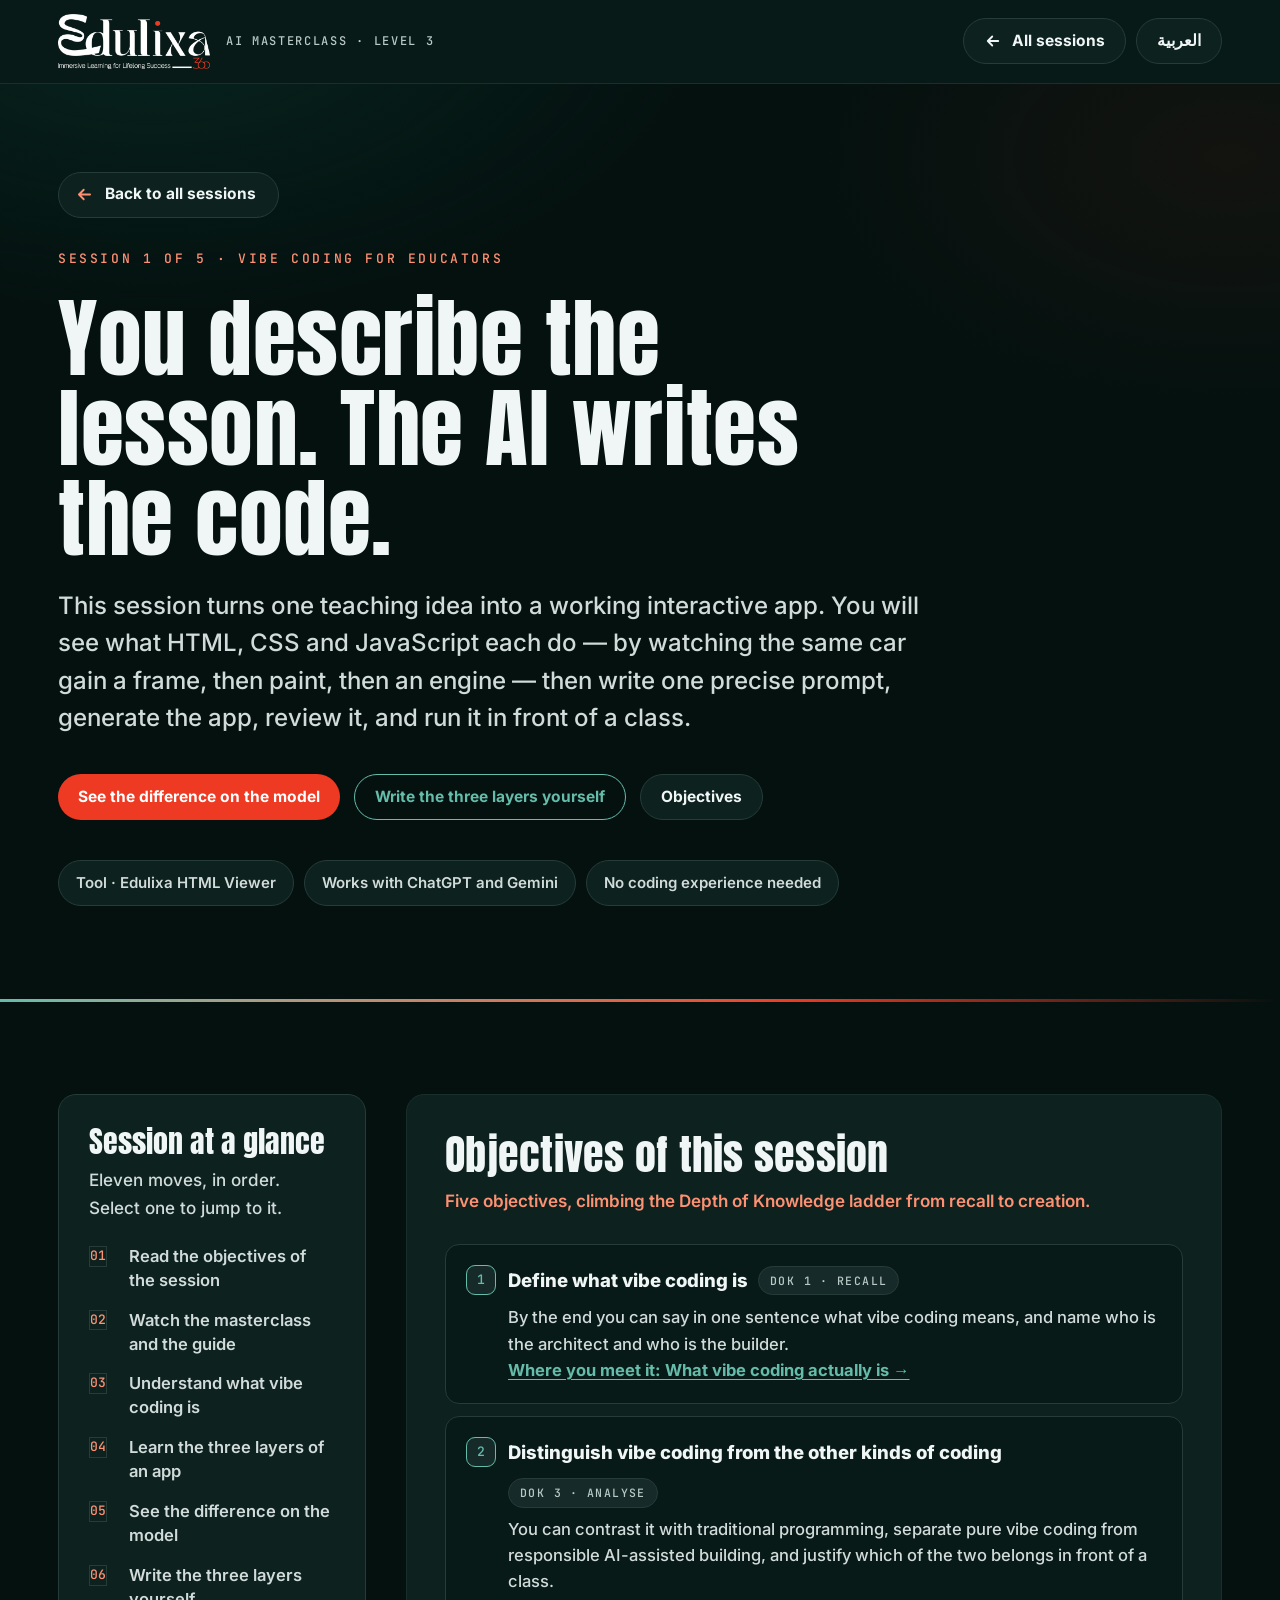
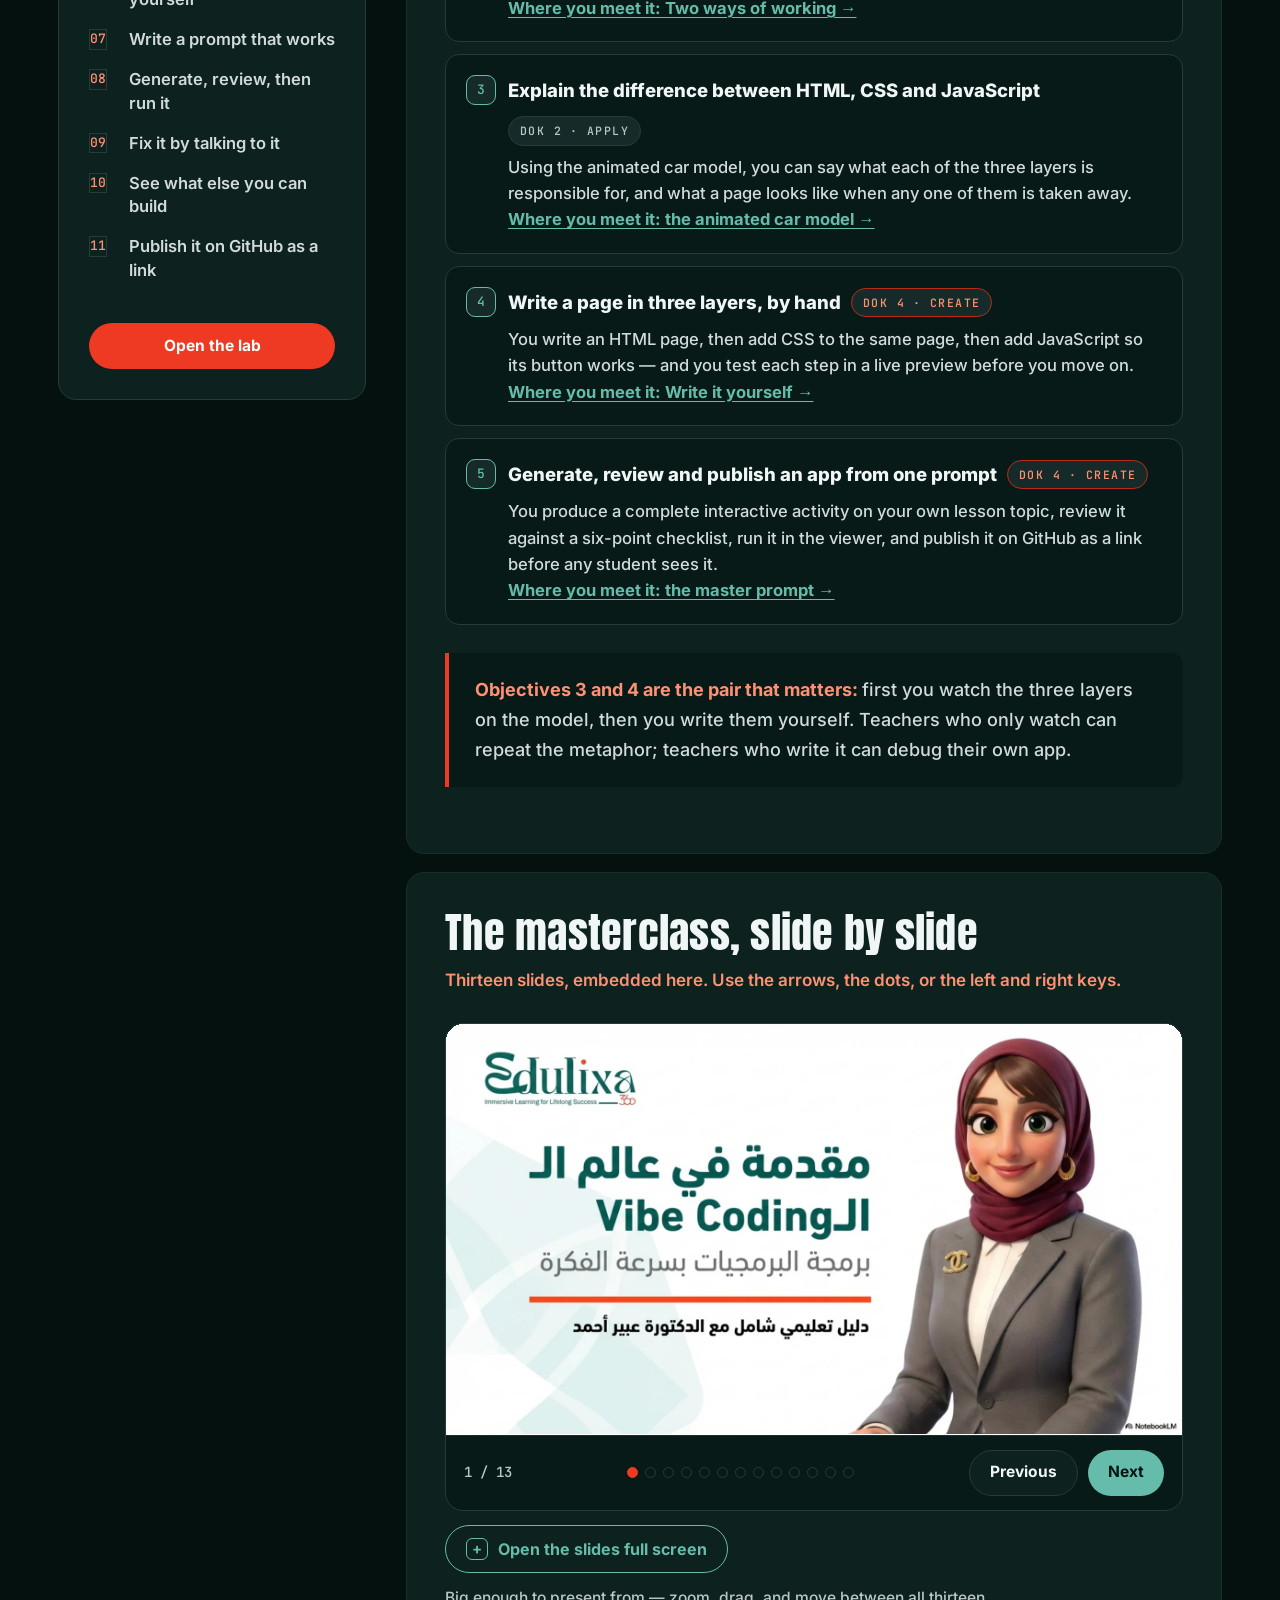
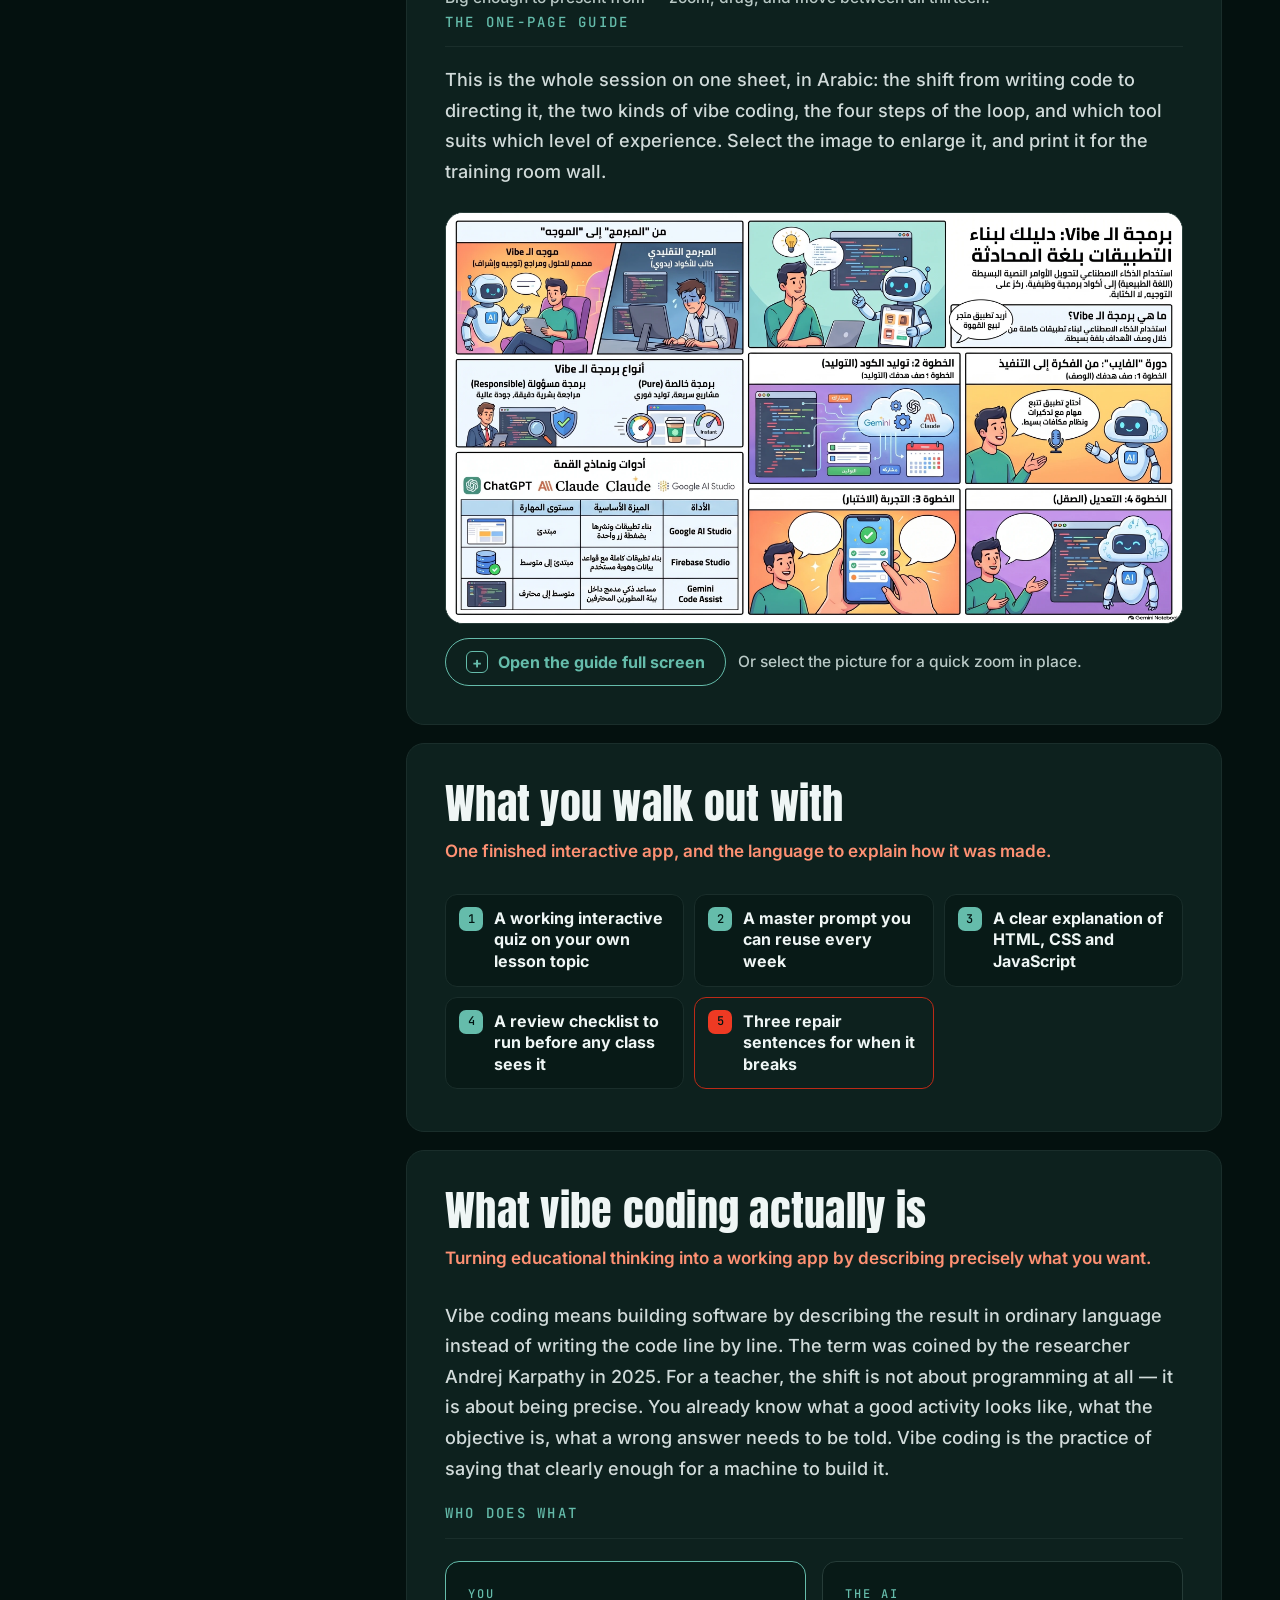
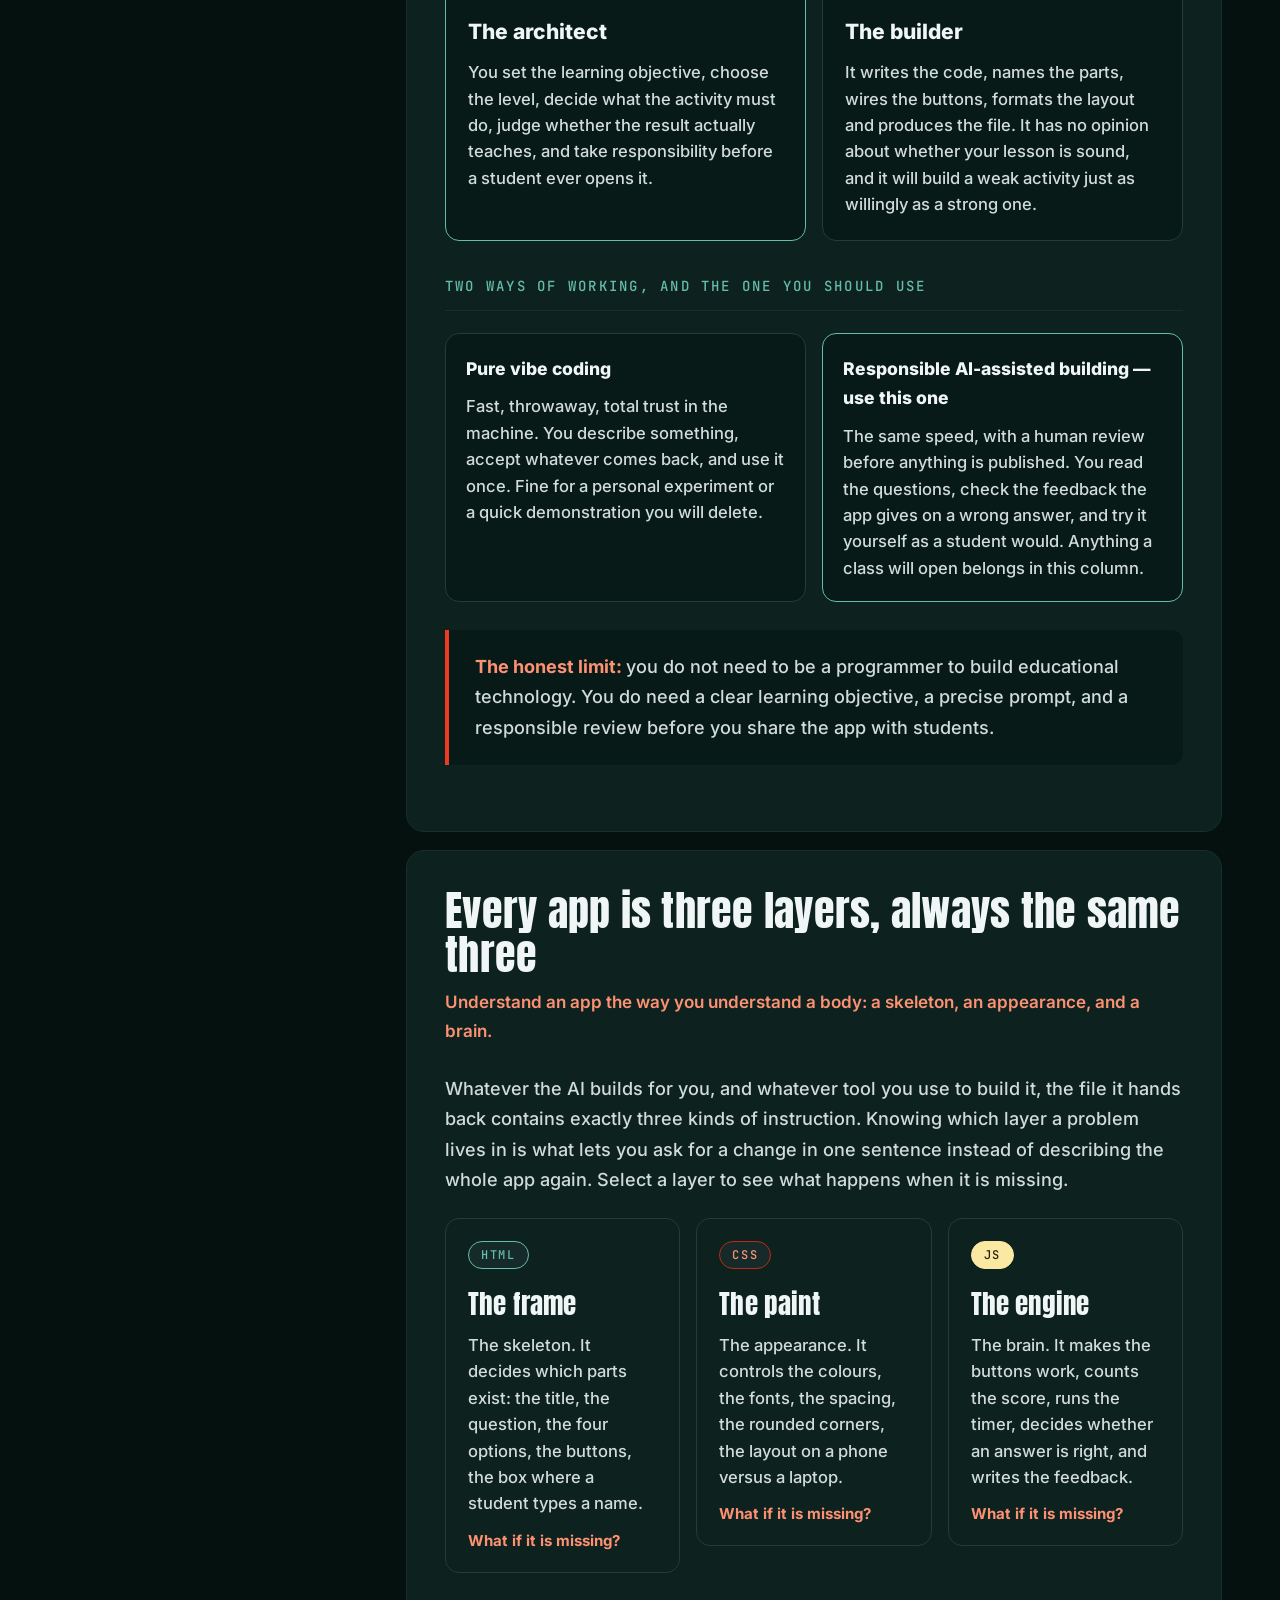
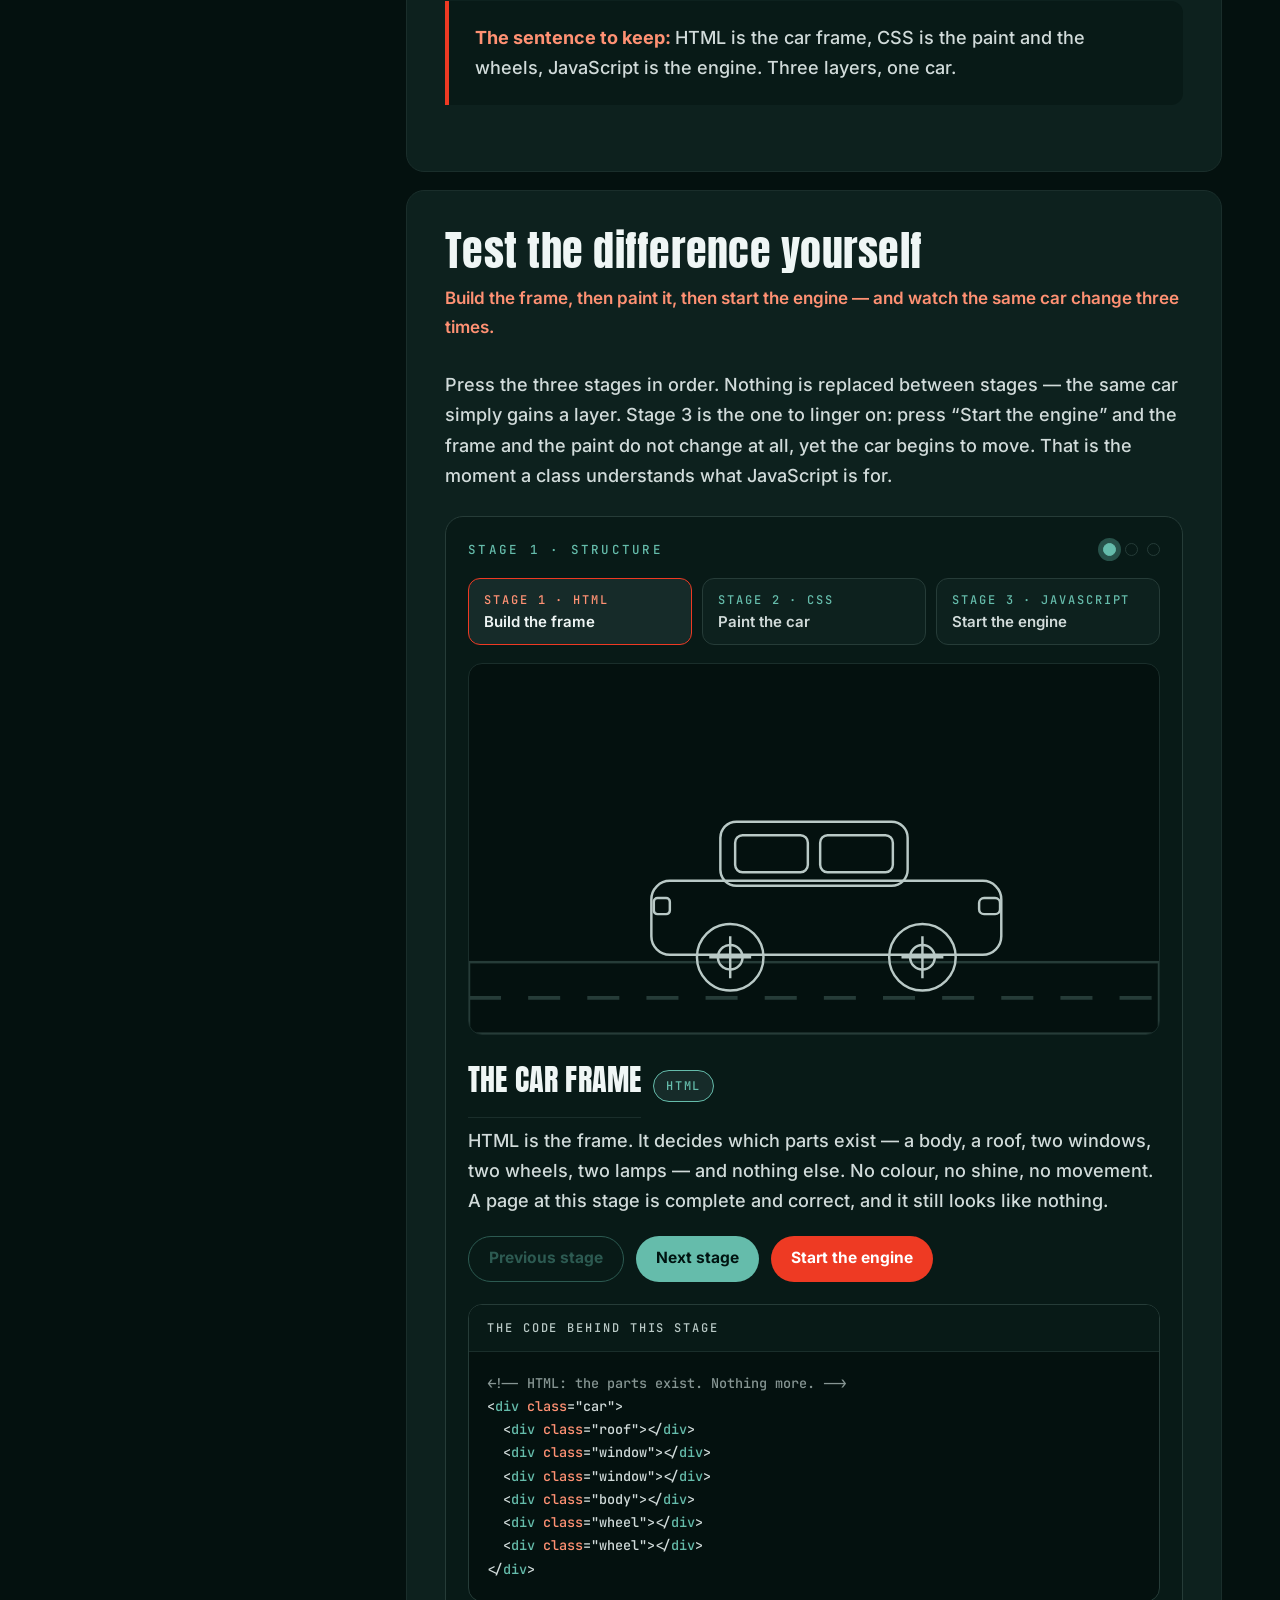
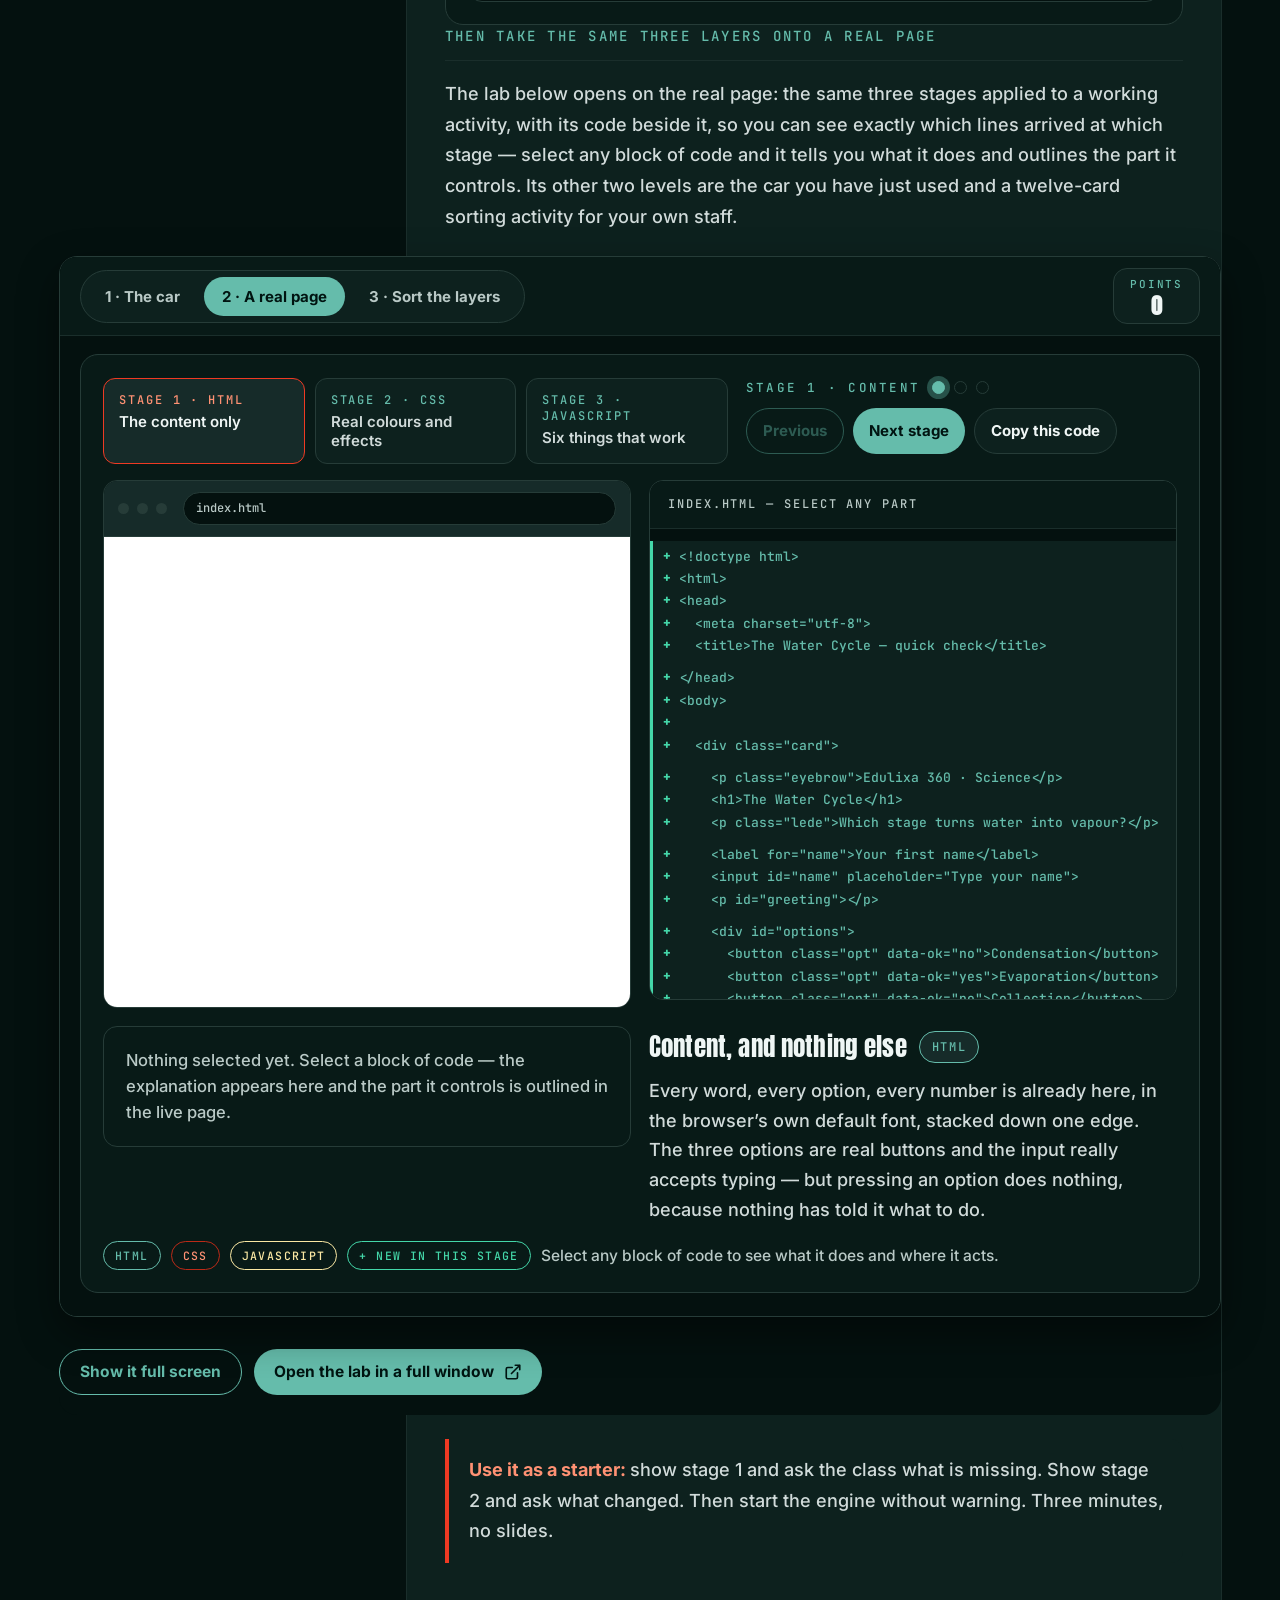
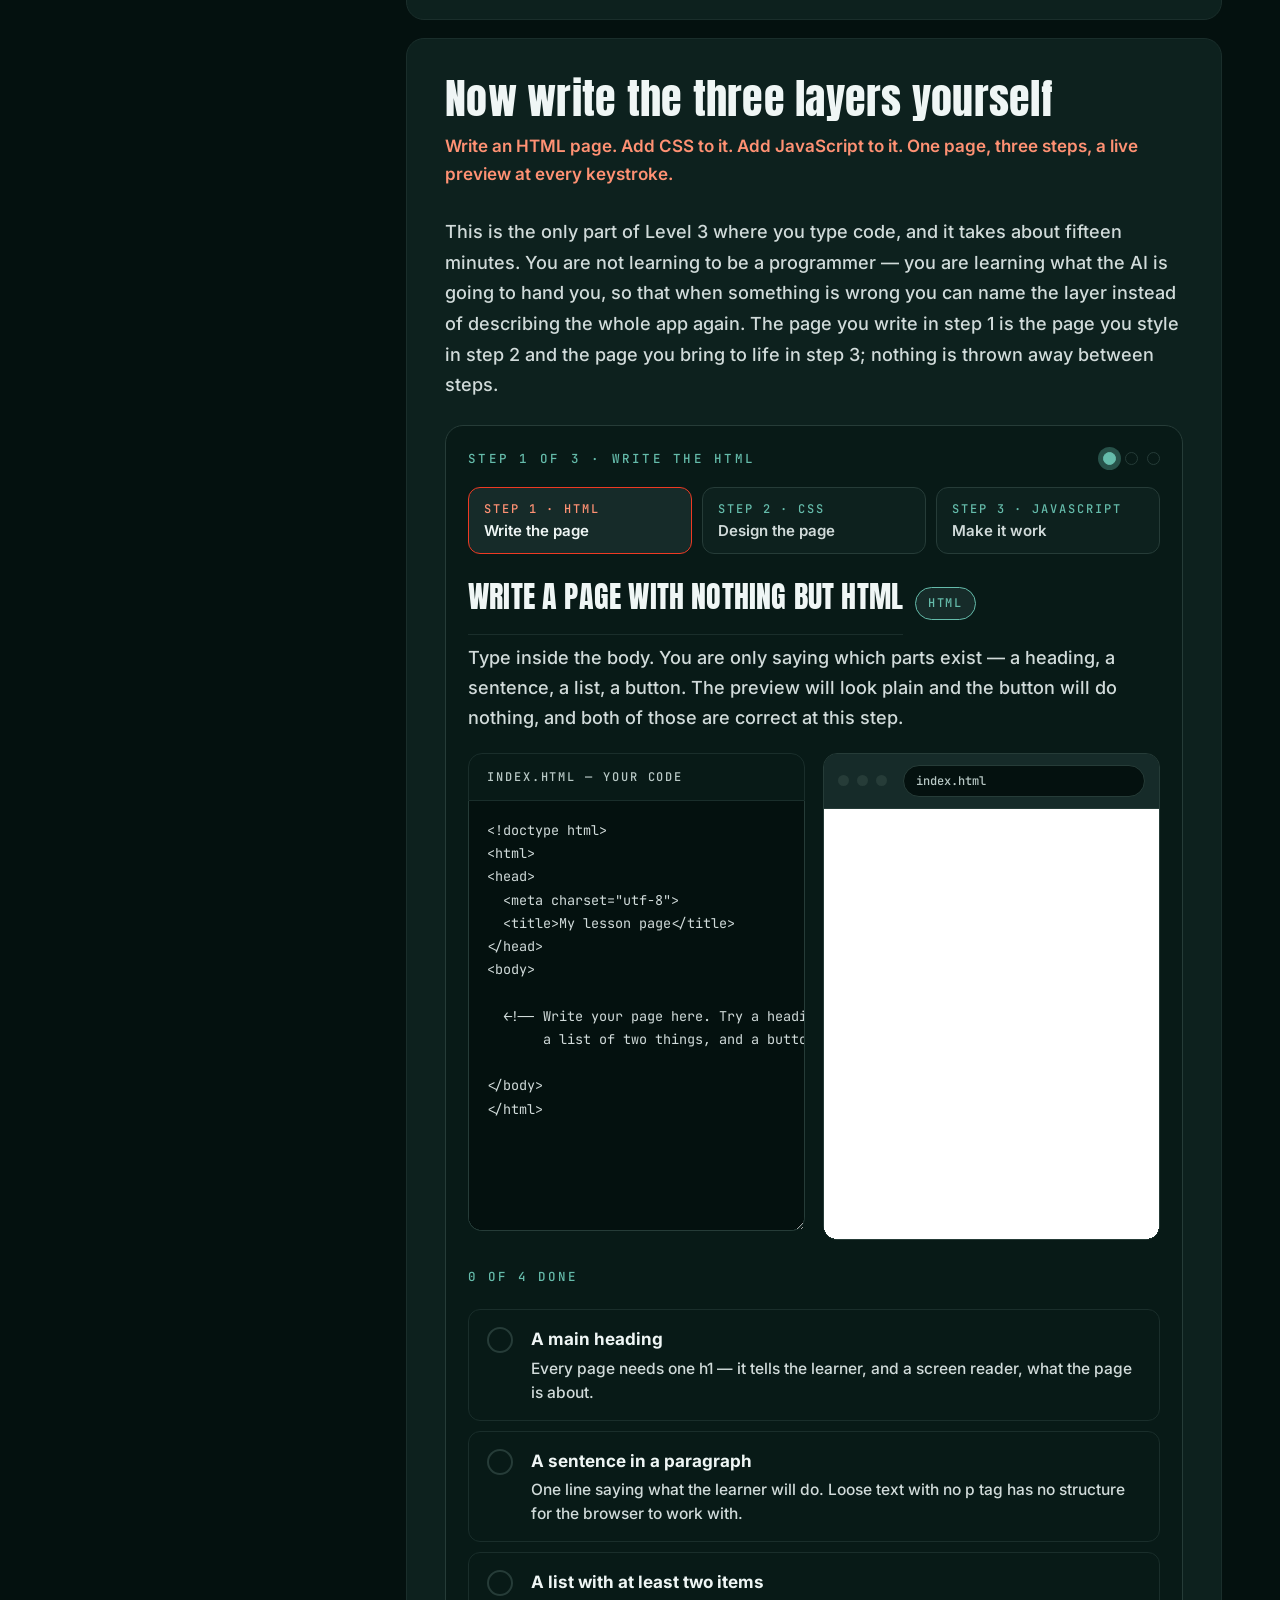
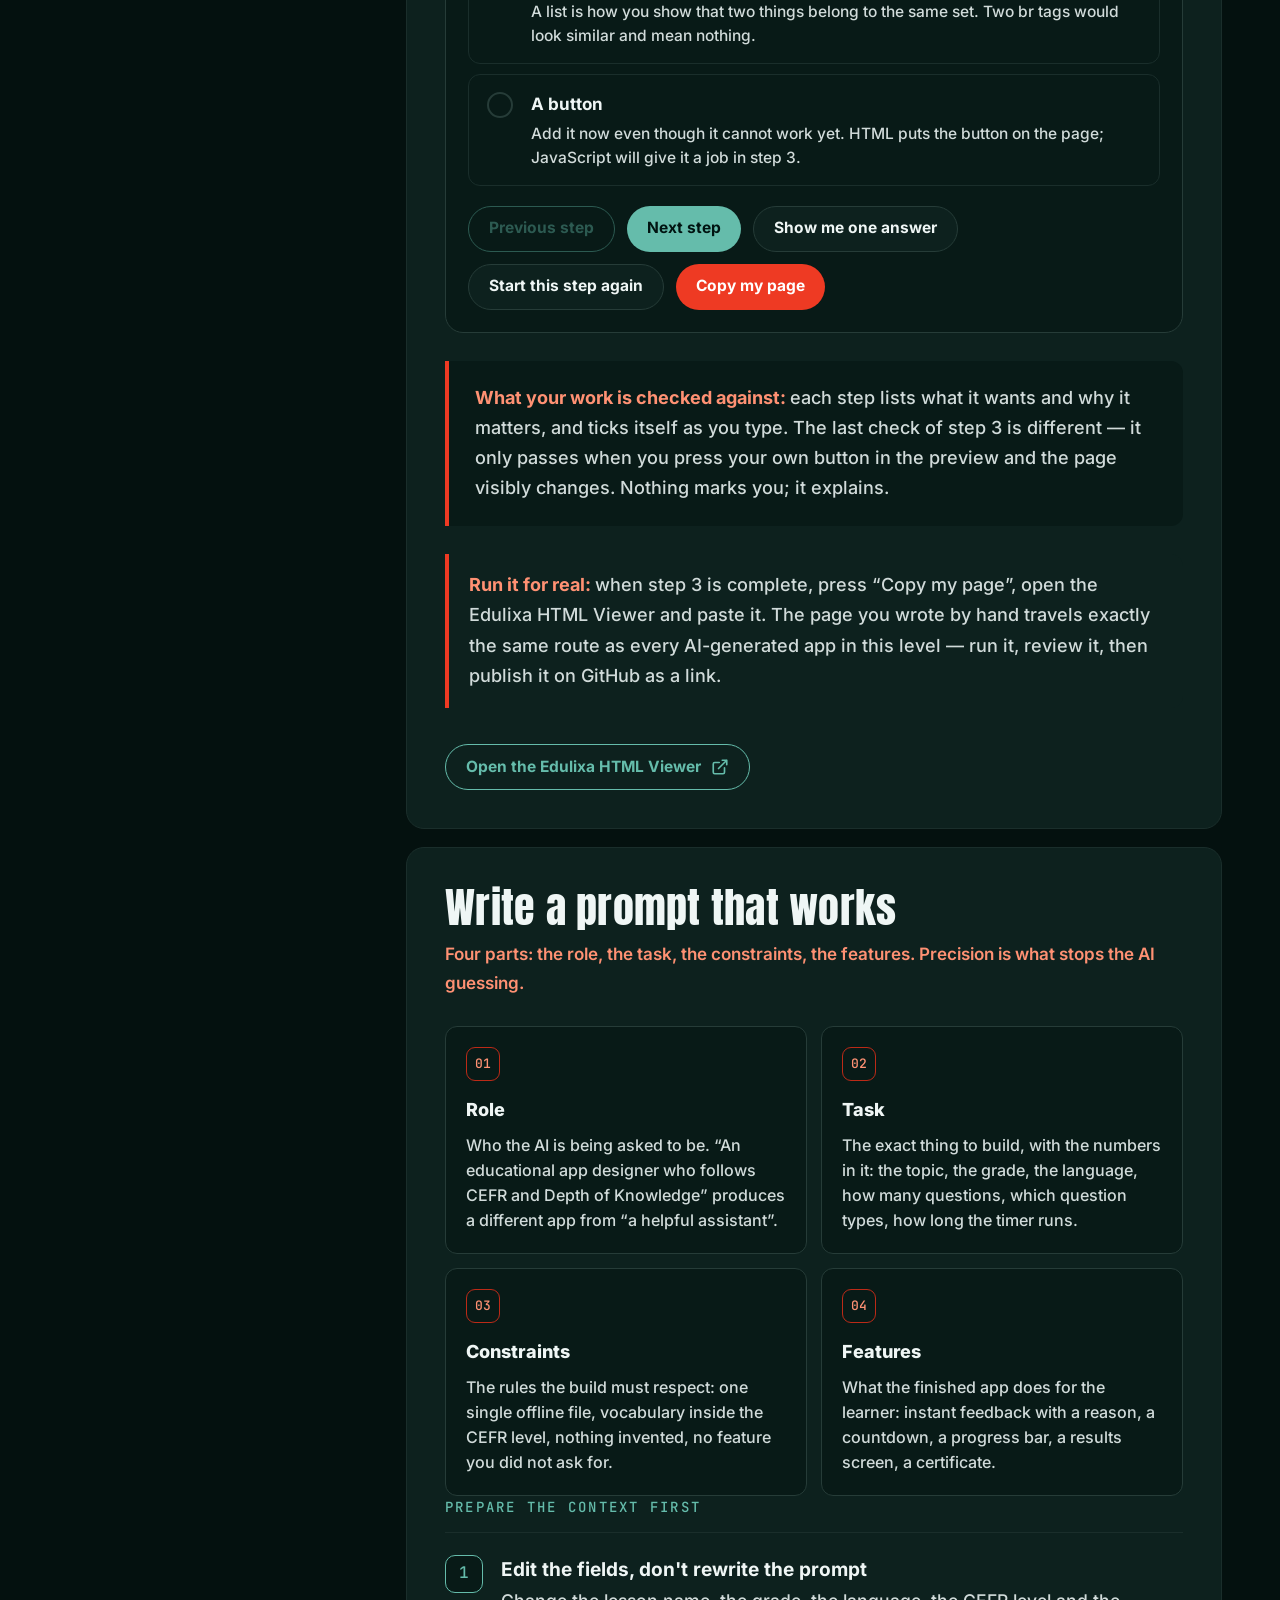
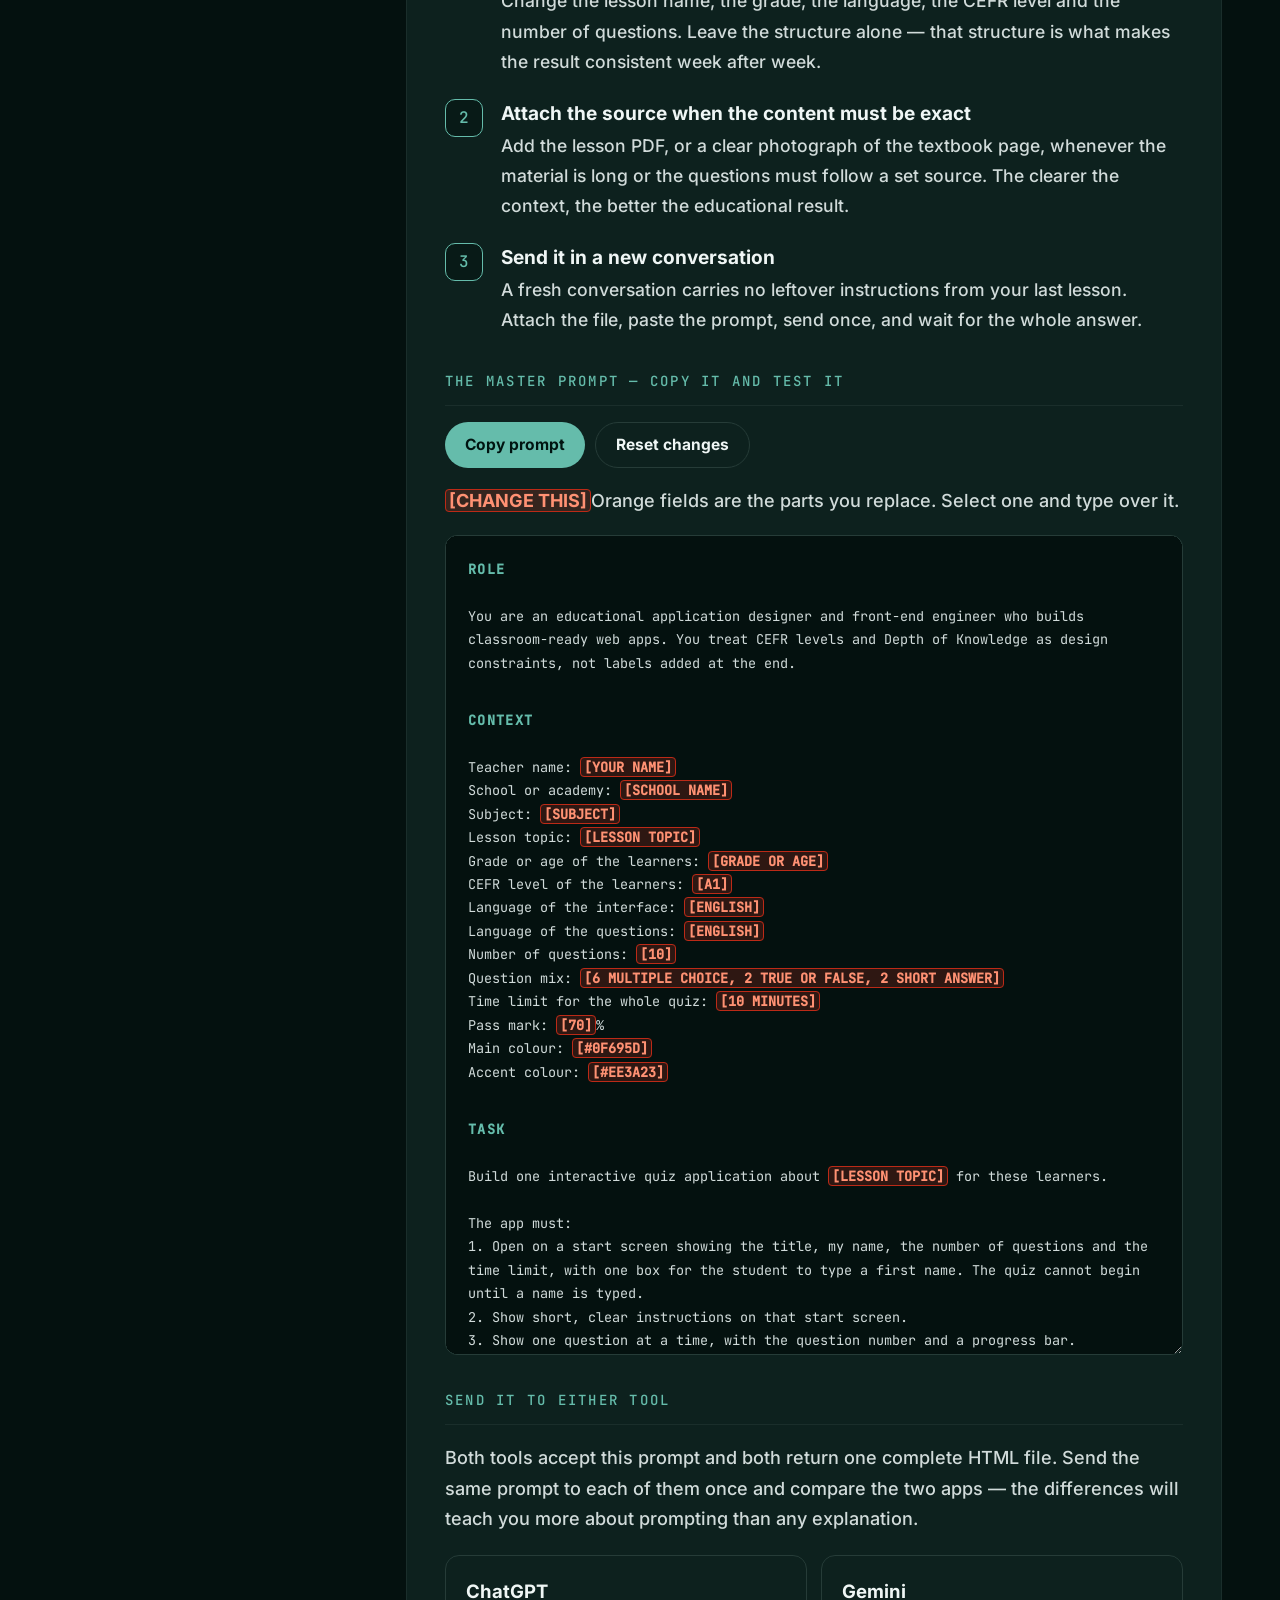
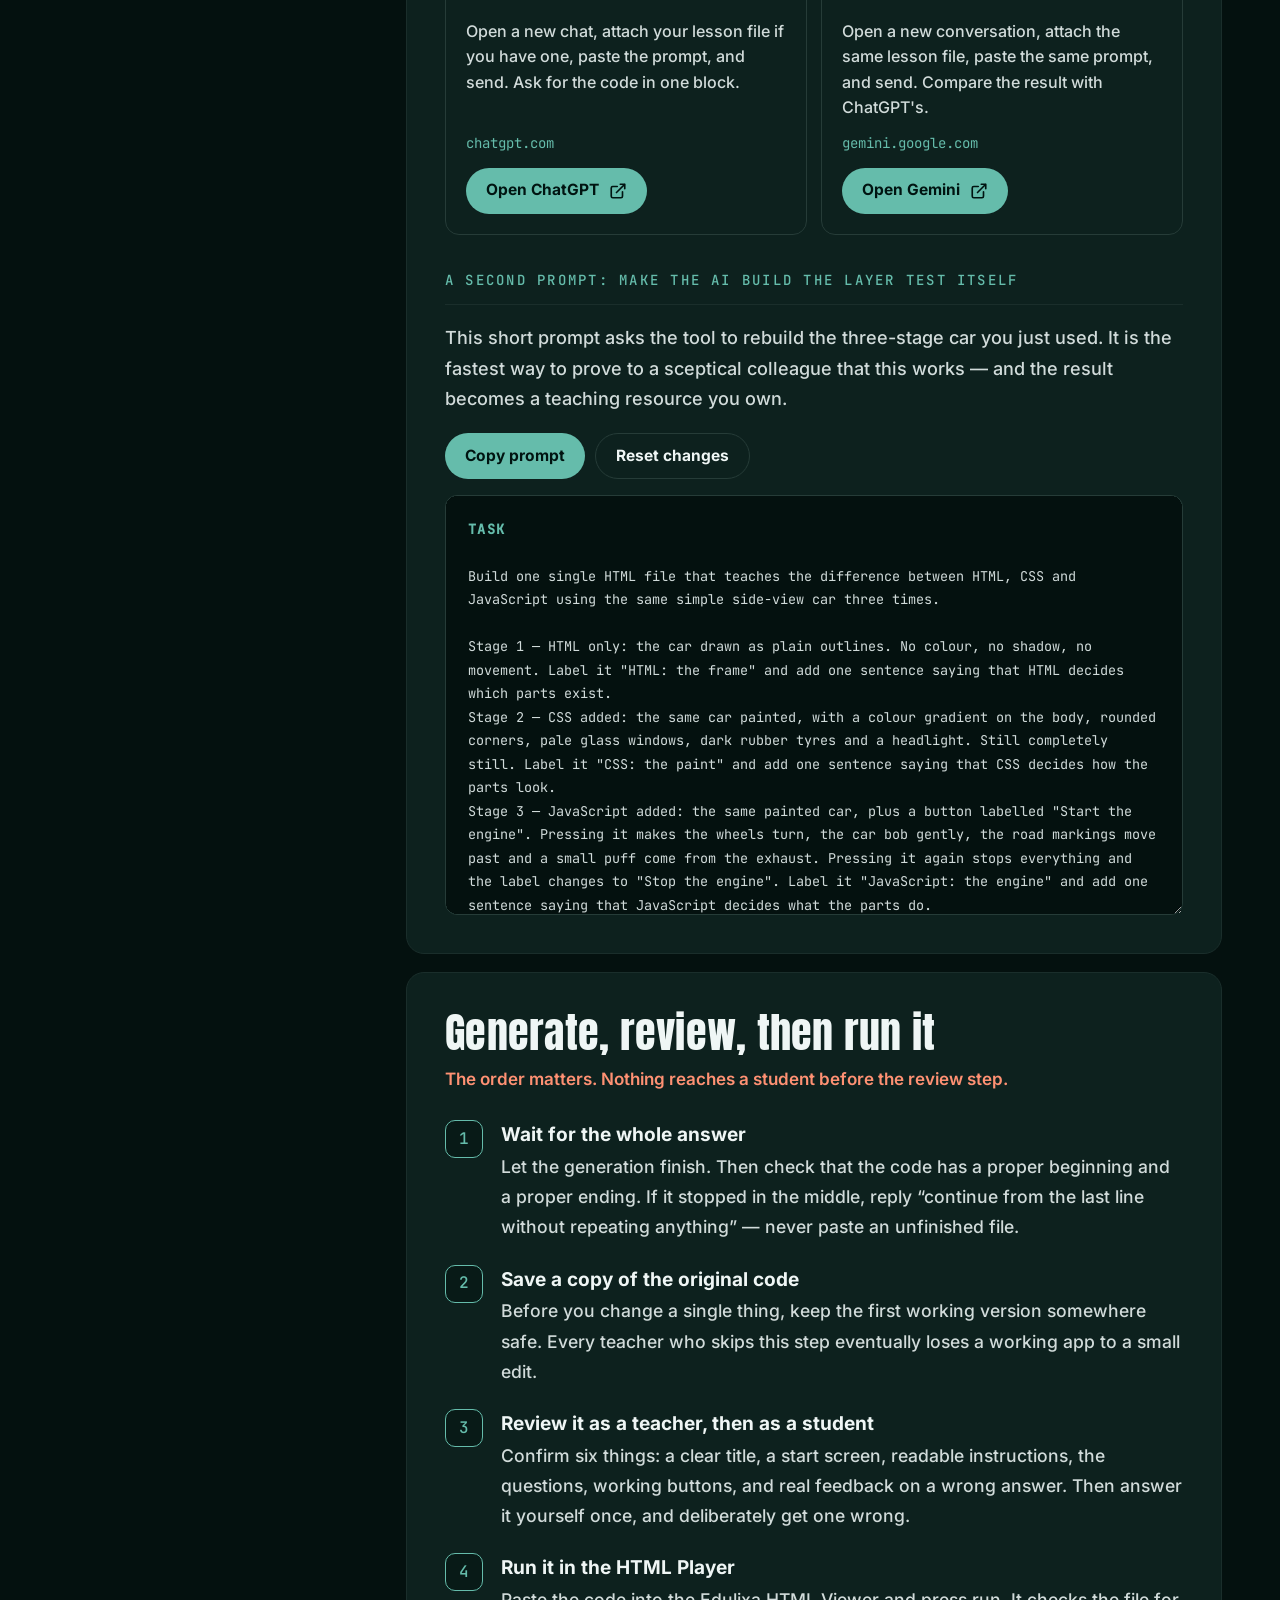
==== commit 1c2b5348: "Session 1: the lab band paints its own surface The band steps out over the sticky rail, but only the" ====
--- a/session1.html
+++ b/session1.html
@@ -45,6 +45,12 @@
 /* The three-layer lab needs room: it steps out across the full reading band so the
    live page and its code sit side by side instead of stacking. */
 .lab-band{position:relative;z-index:3;width:calc(100% + 424px);margin-inline-start:-386px}
+/* The band steps out over the sticky rail, so it has to paint its own surface.
+   Without this only the frame covers the rail, and the buttons underneath it
+   float over the rail's step names. */
+@media (min-width:961px){
+  .lab-band{background:var(--bg);border-radius:var(--r-lg);padding-bottom:20px}
+}
 .lab-frame{position:relative;margin:24px 0 0;border:1px solid var(--line);
   border-radius:var(--r-lg);overflow:hidden;background:var(--bg);box-shadow:var(--shadow-lift)}
 .lab-frame iframe{display:block;width:100%;height:1020px;border:0}
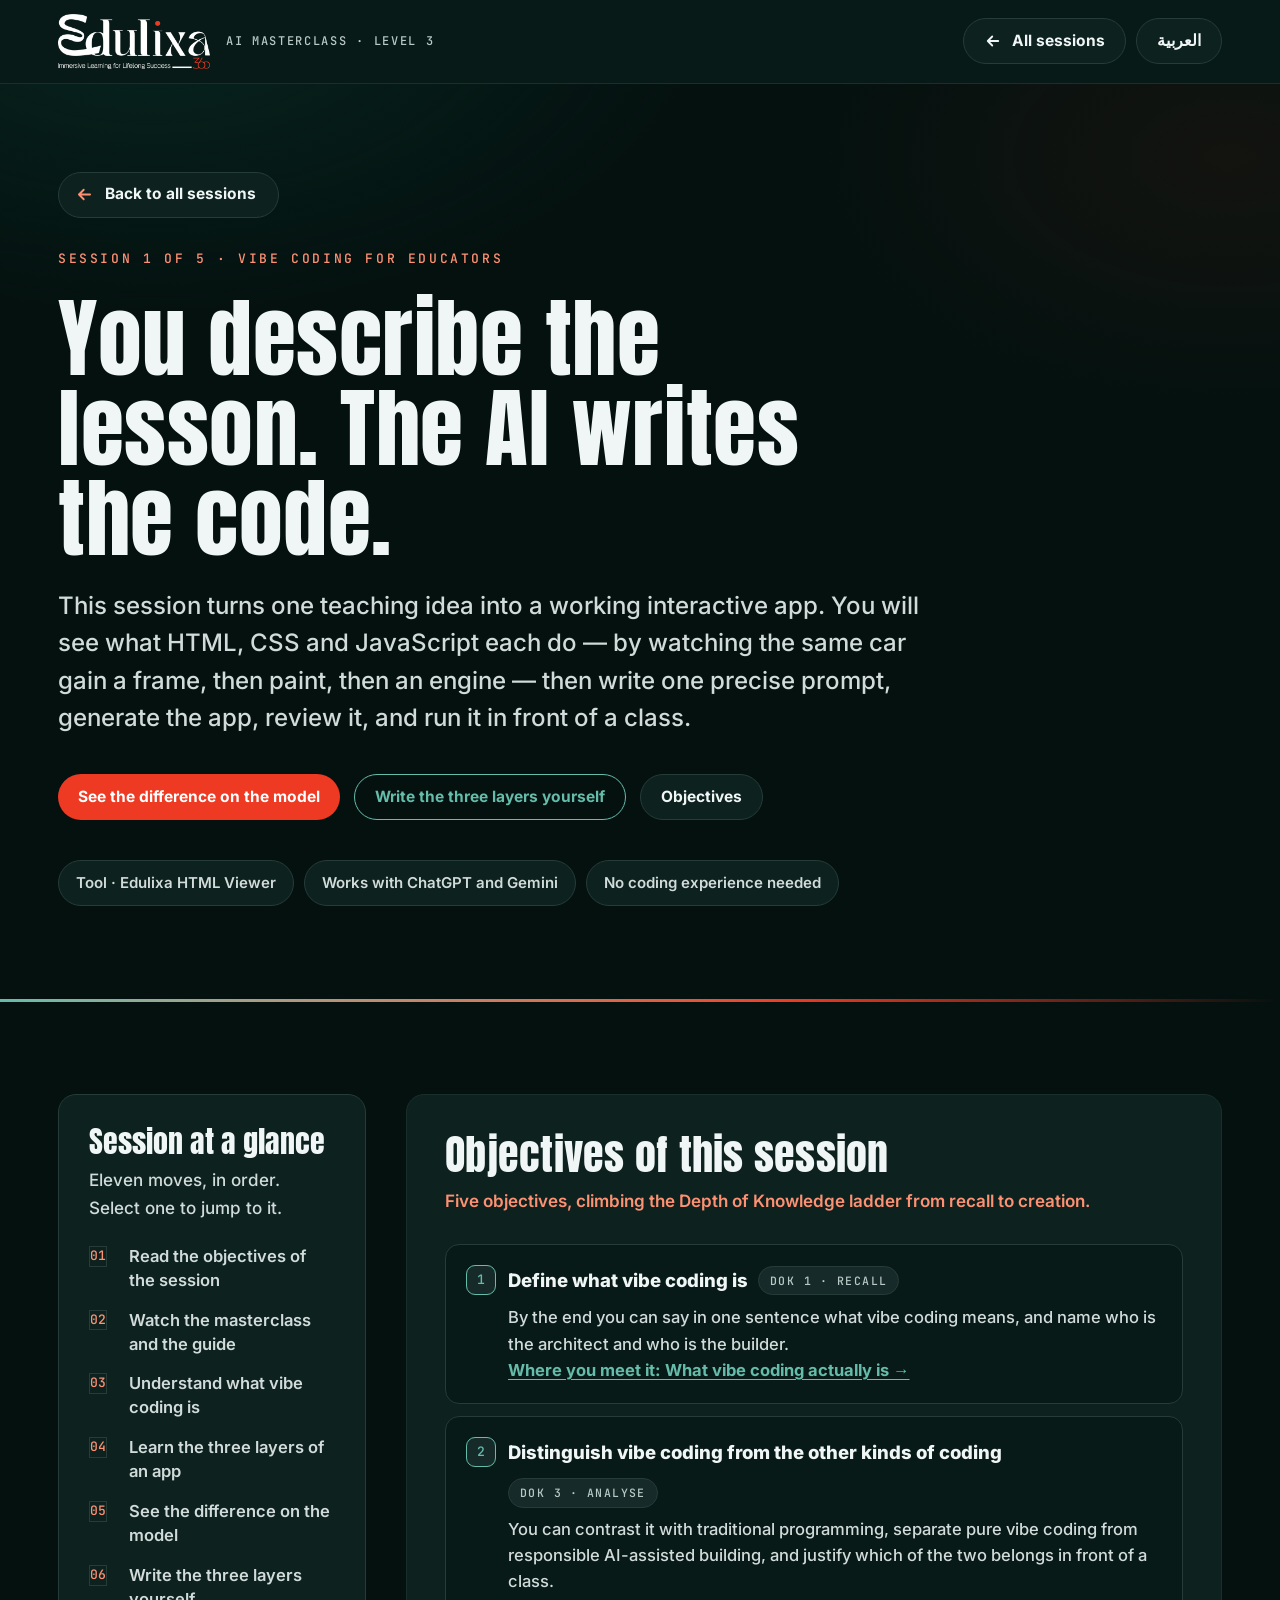
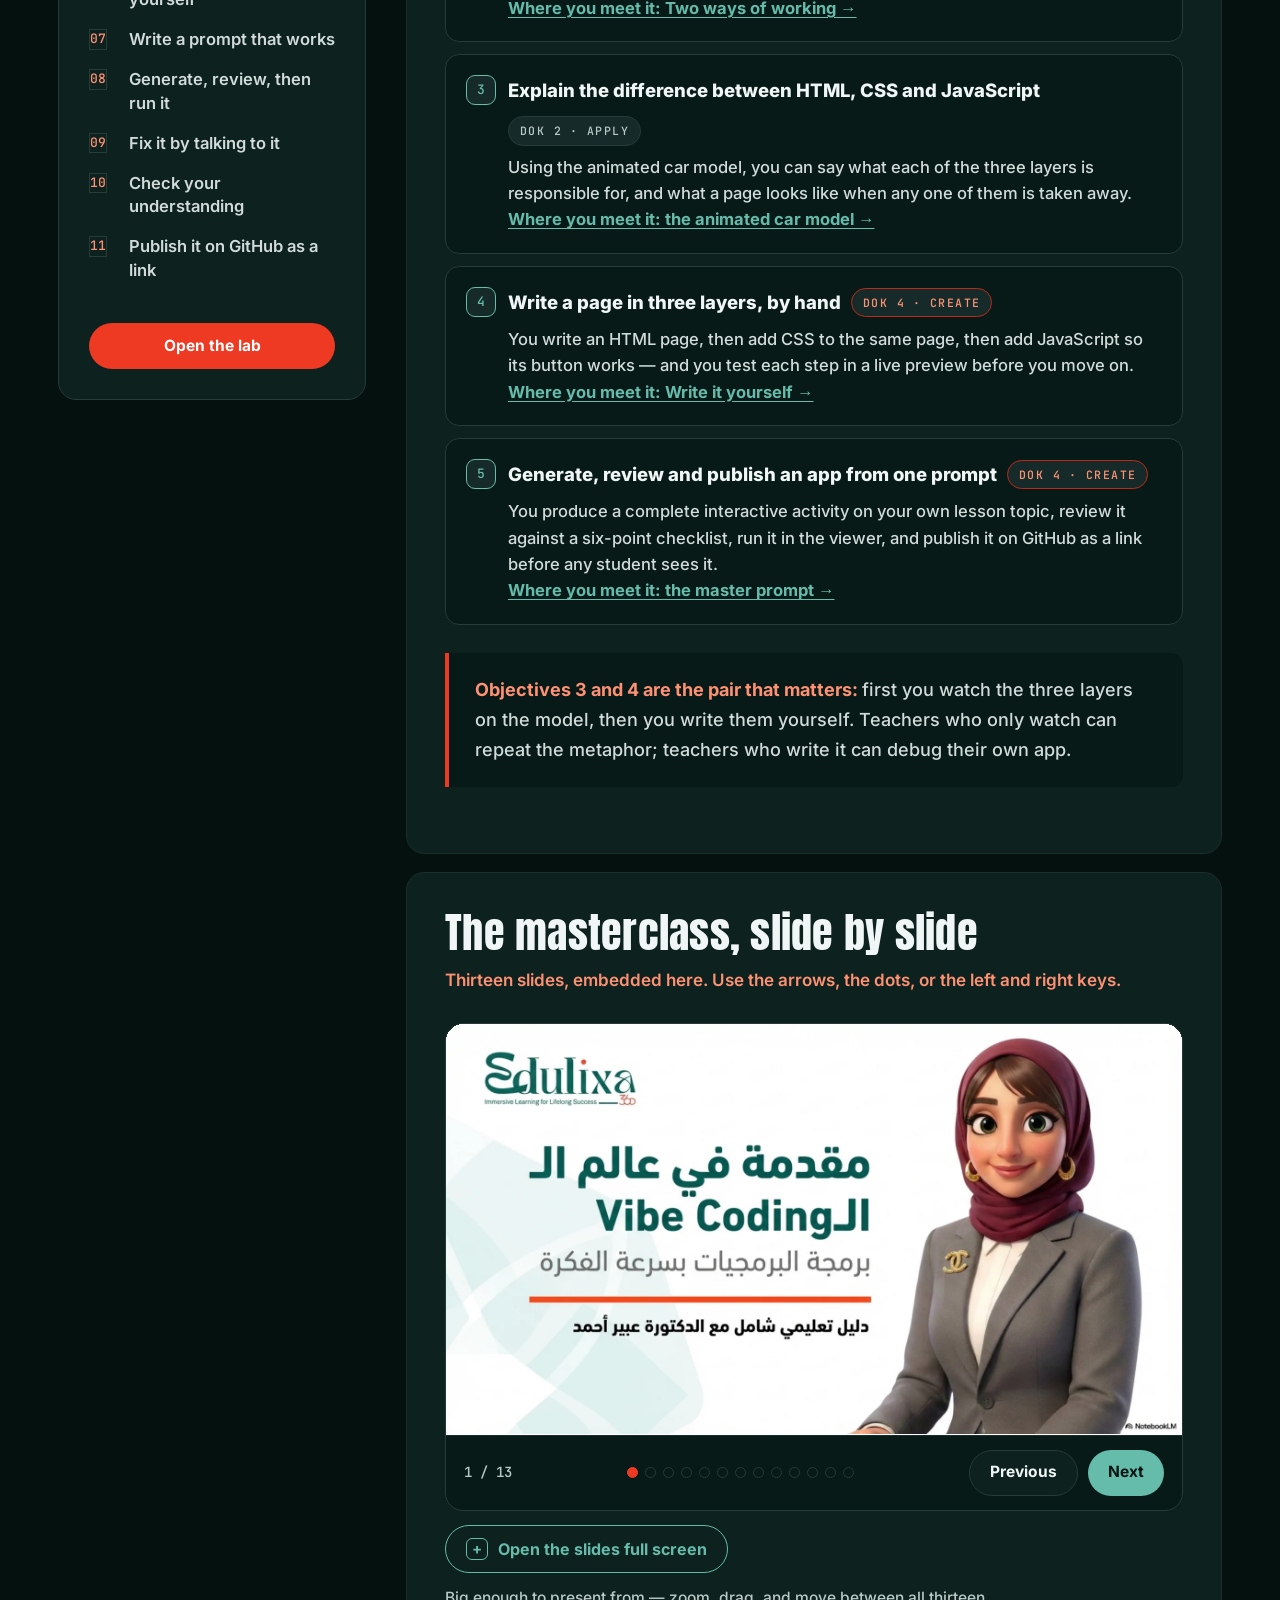
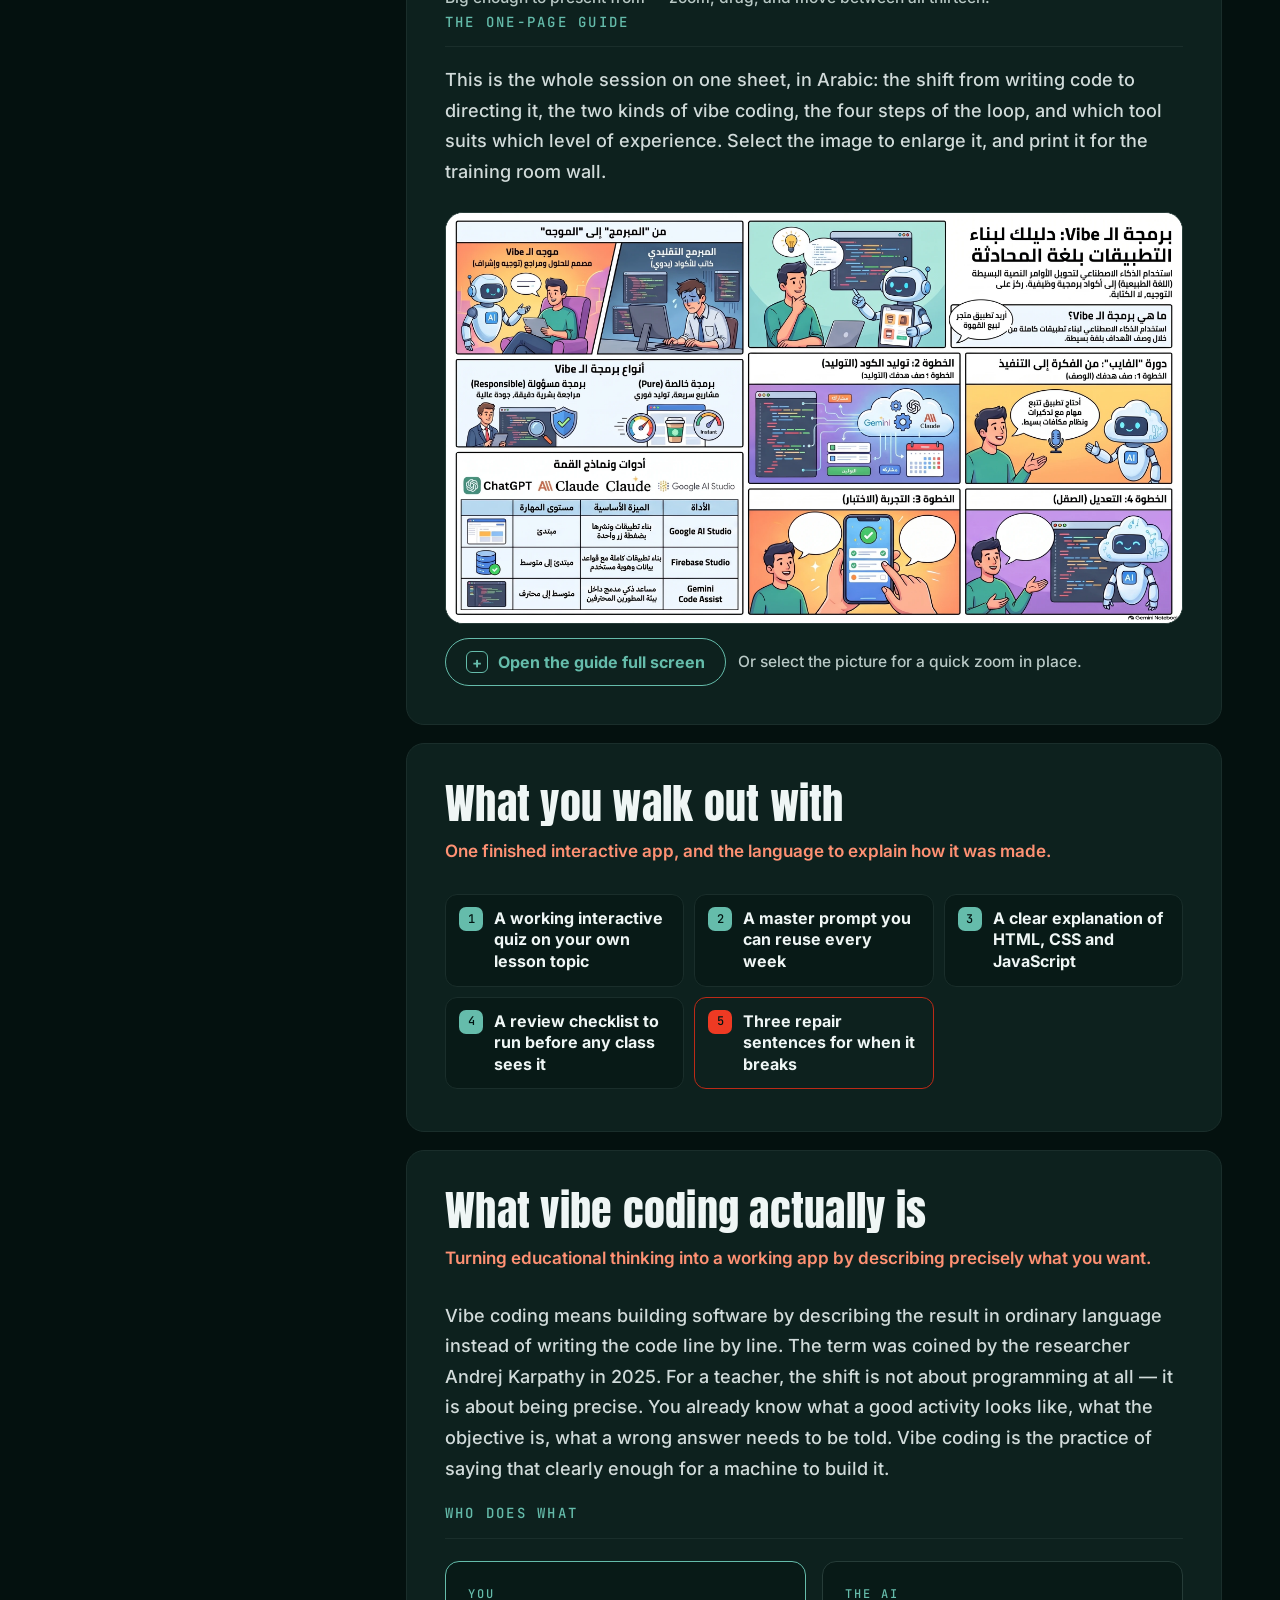
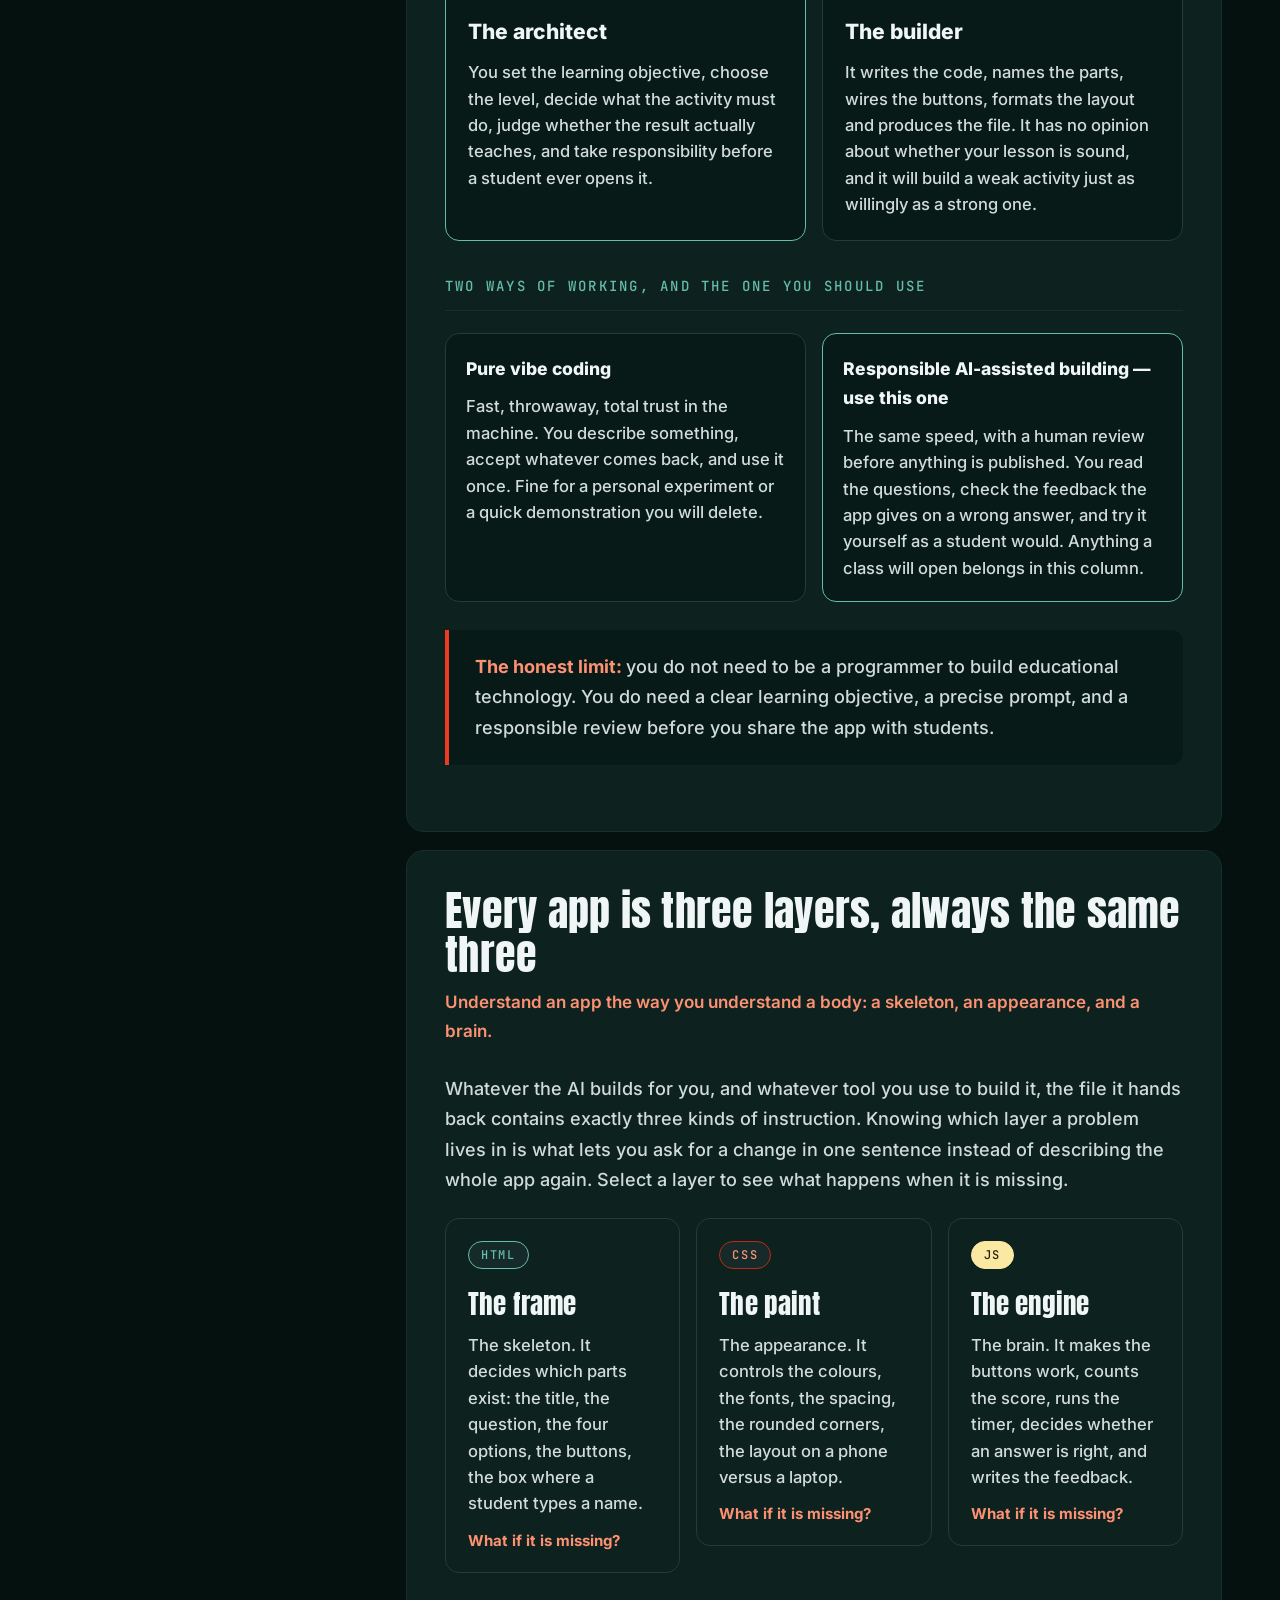
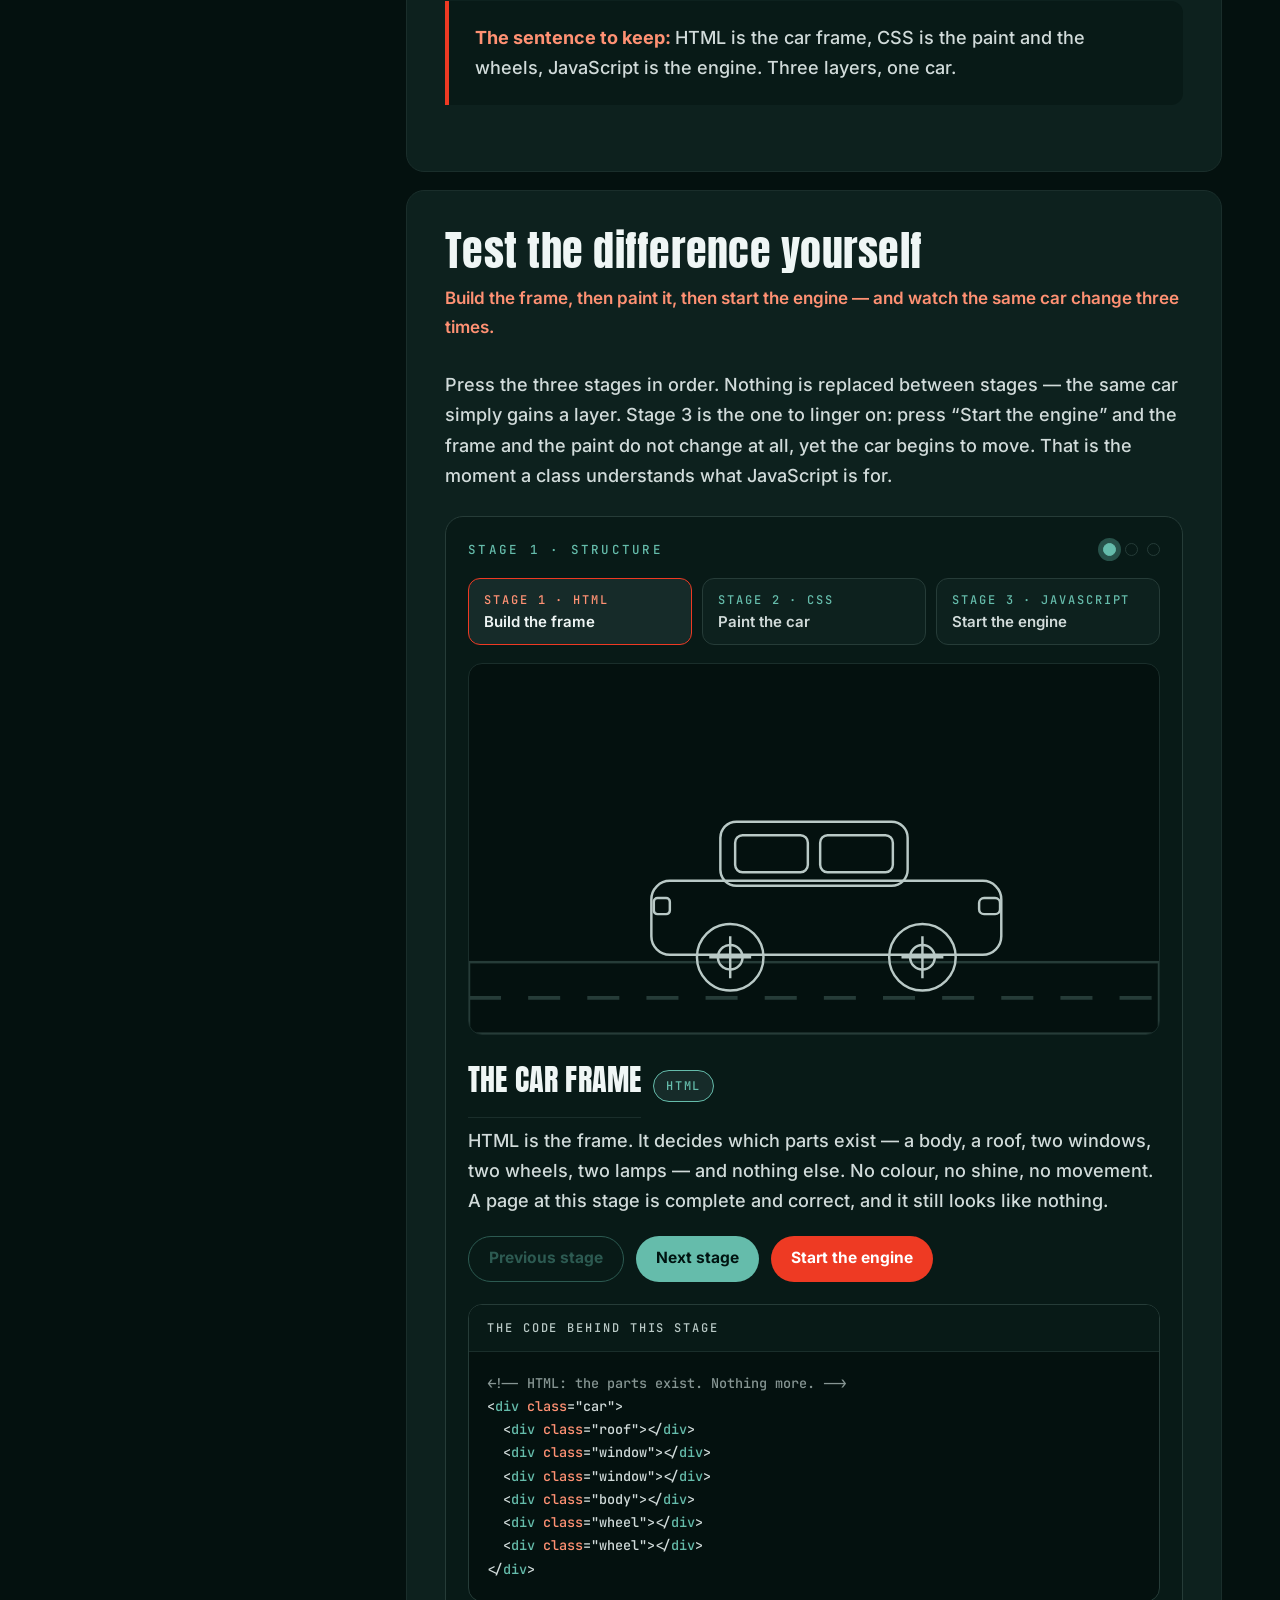
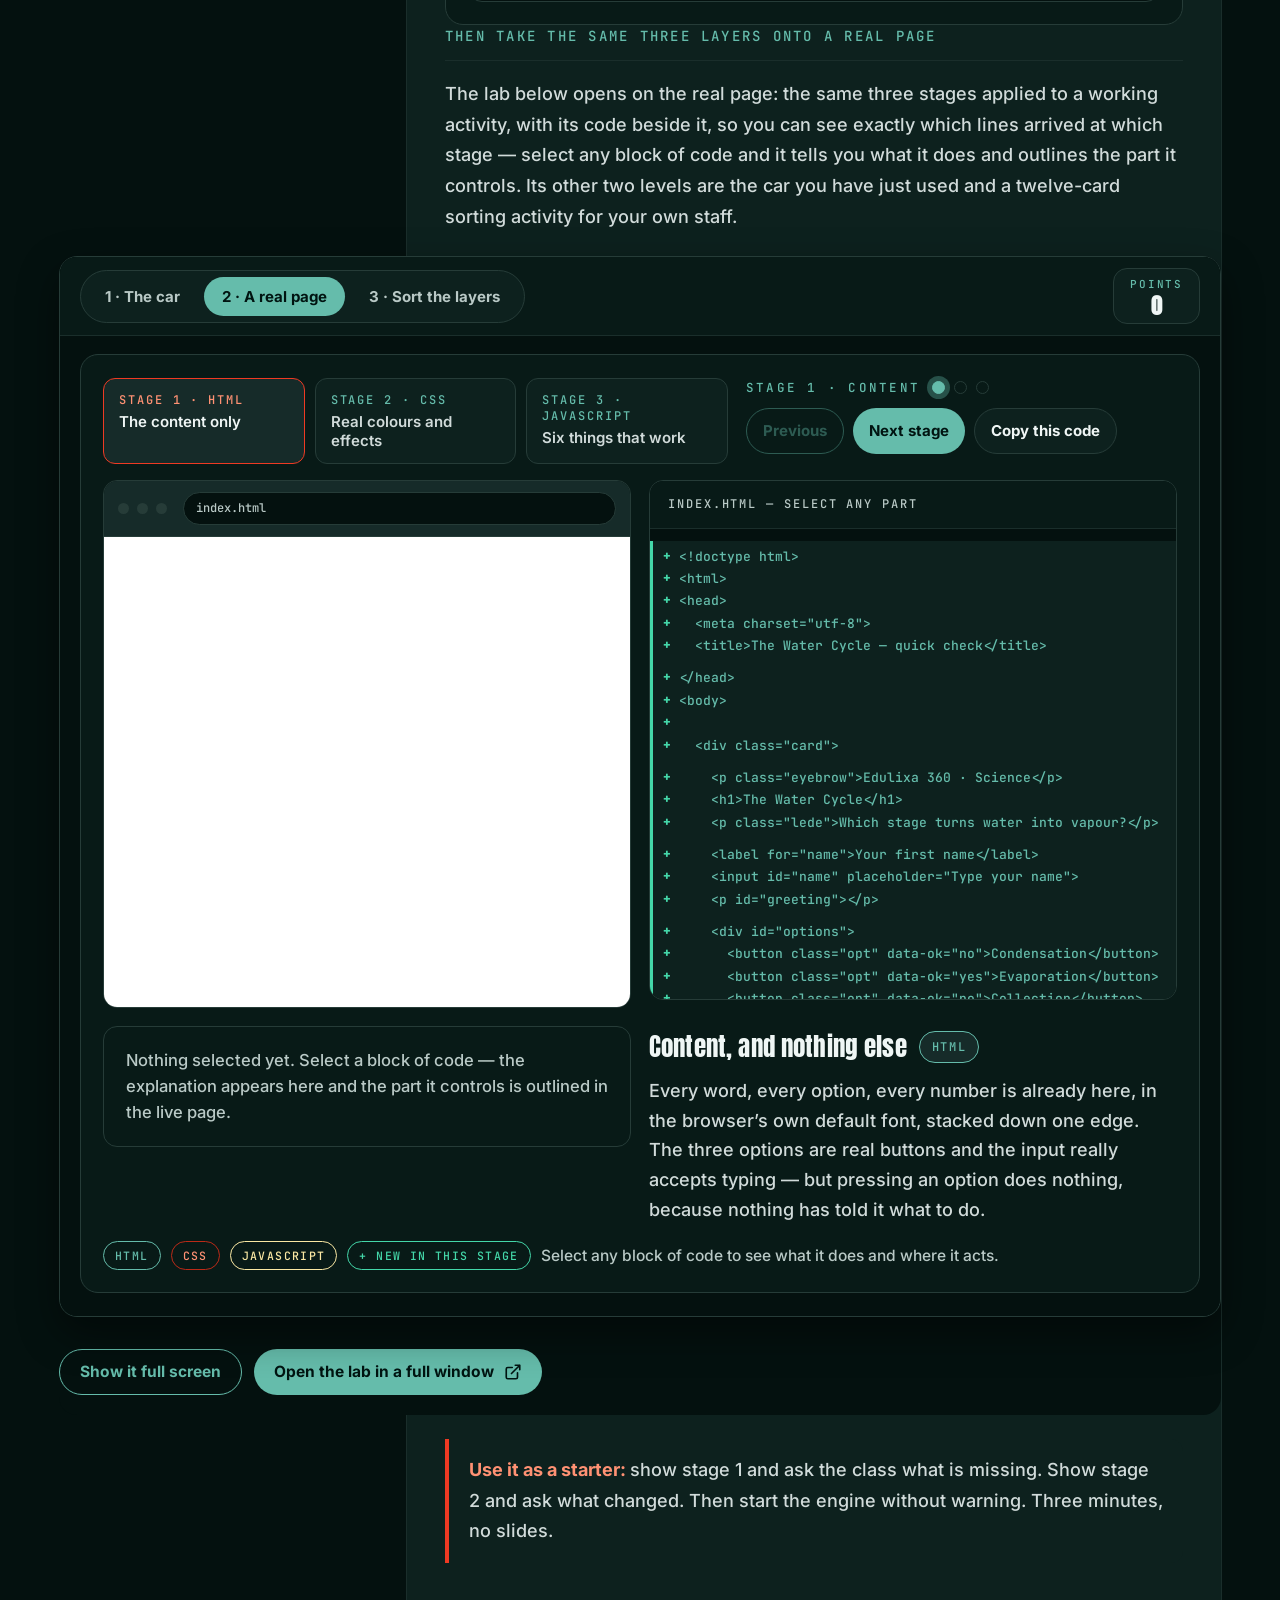
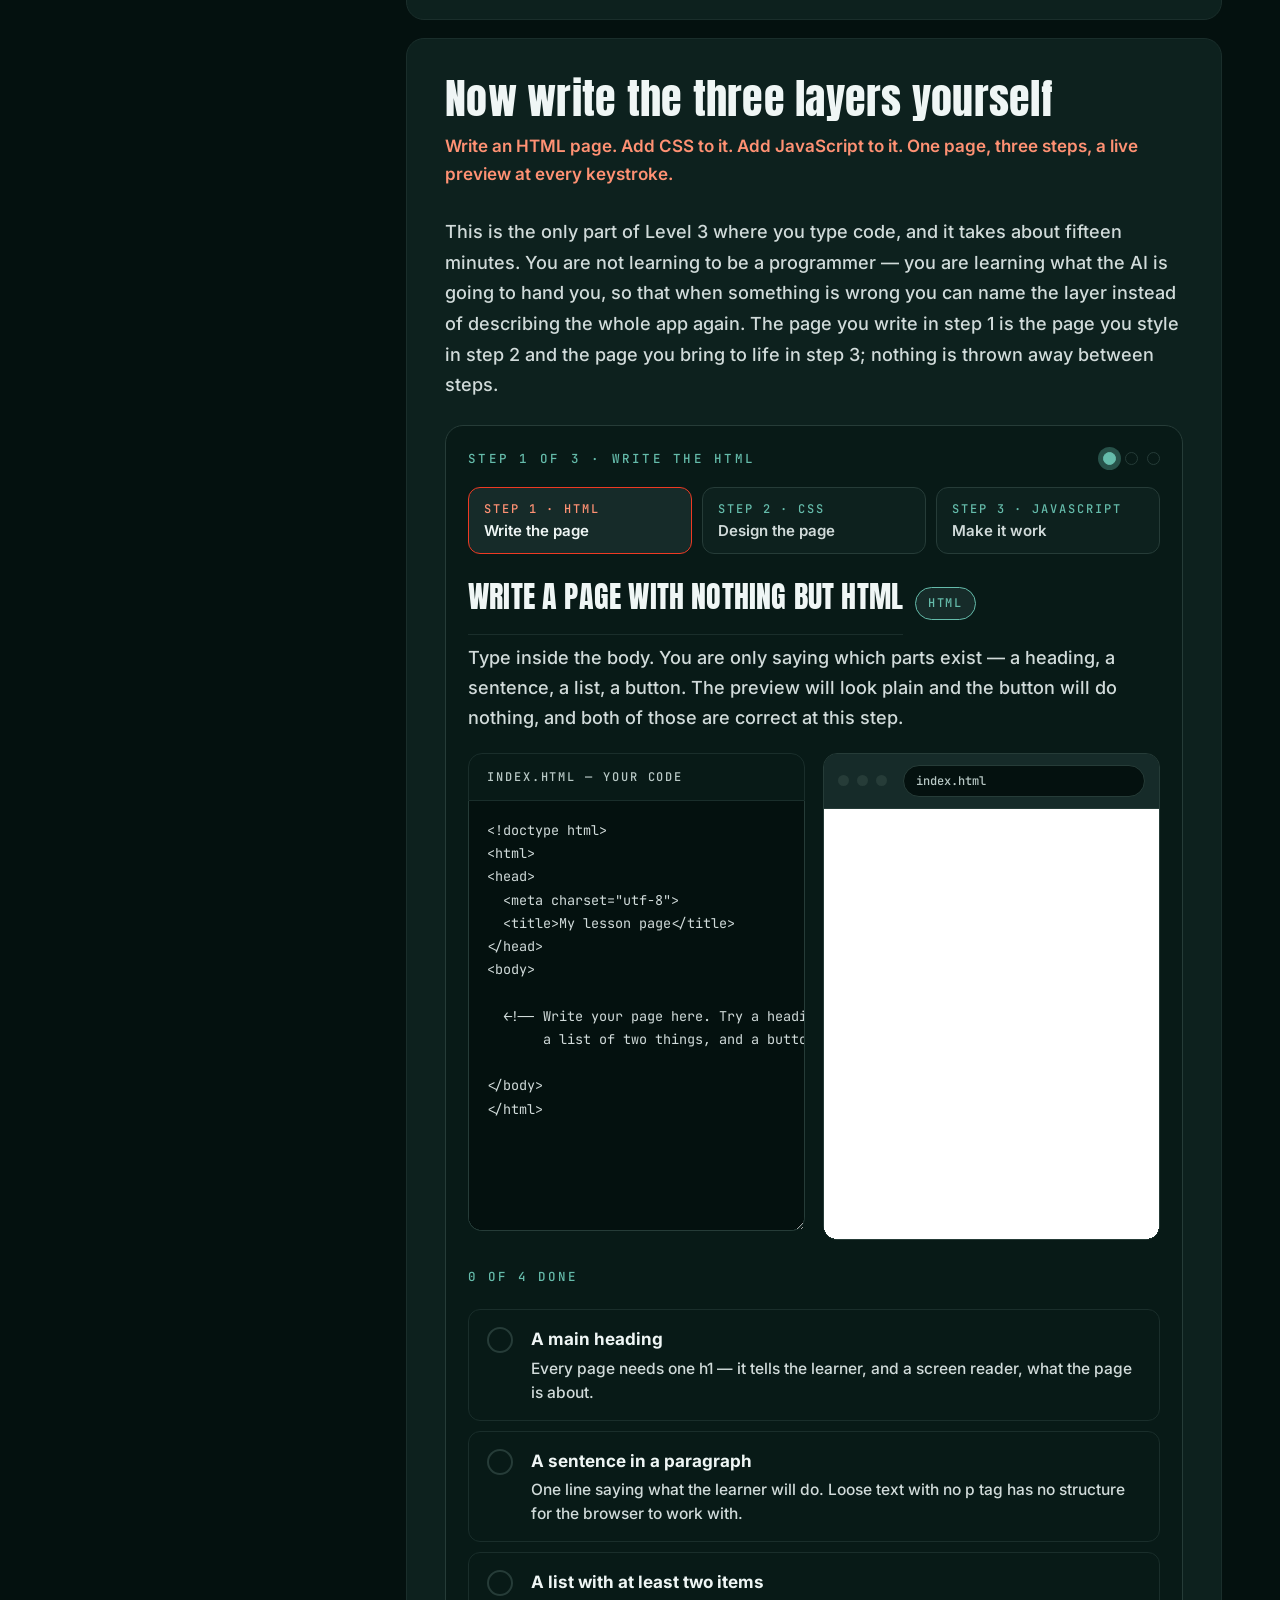
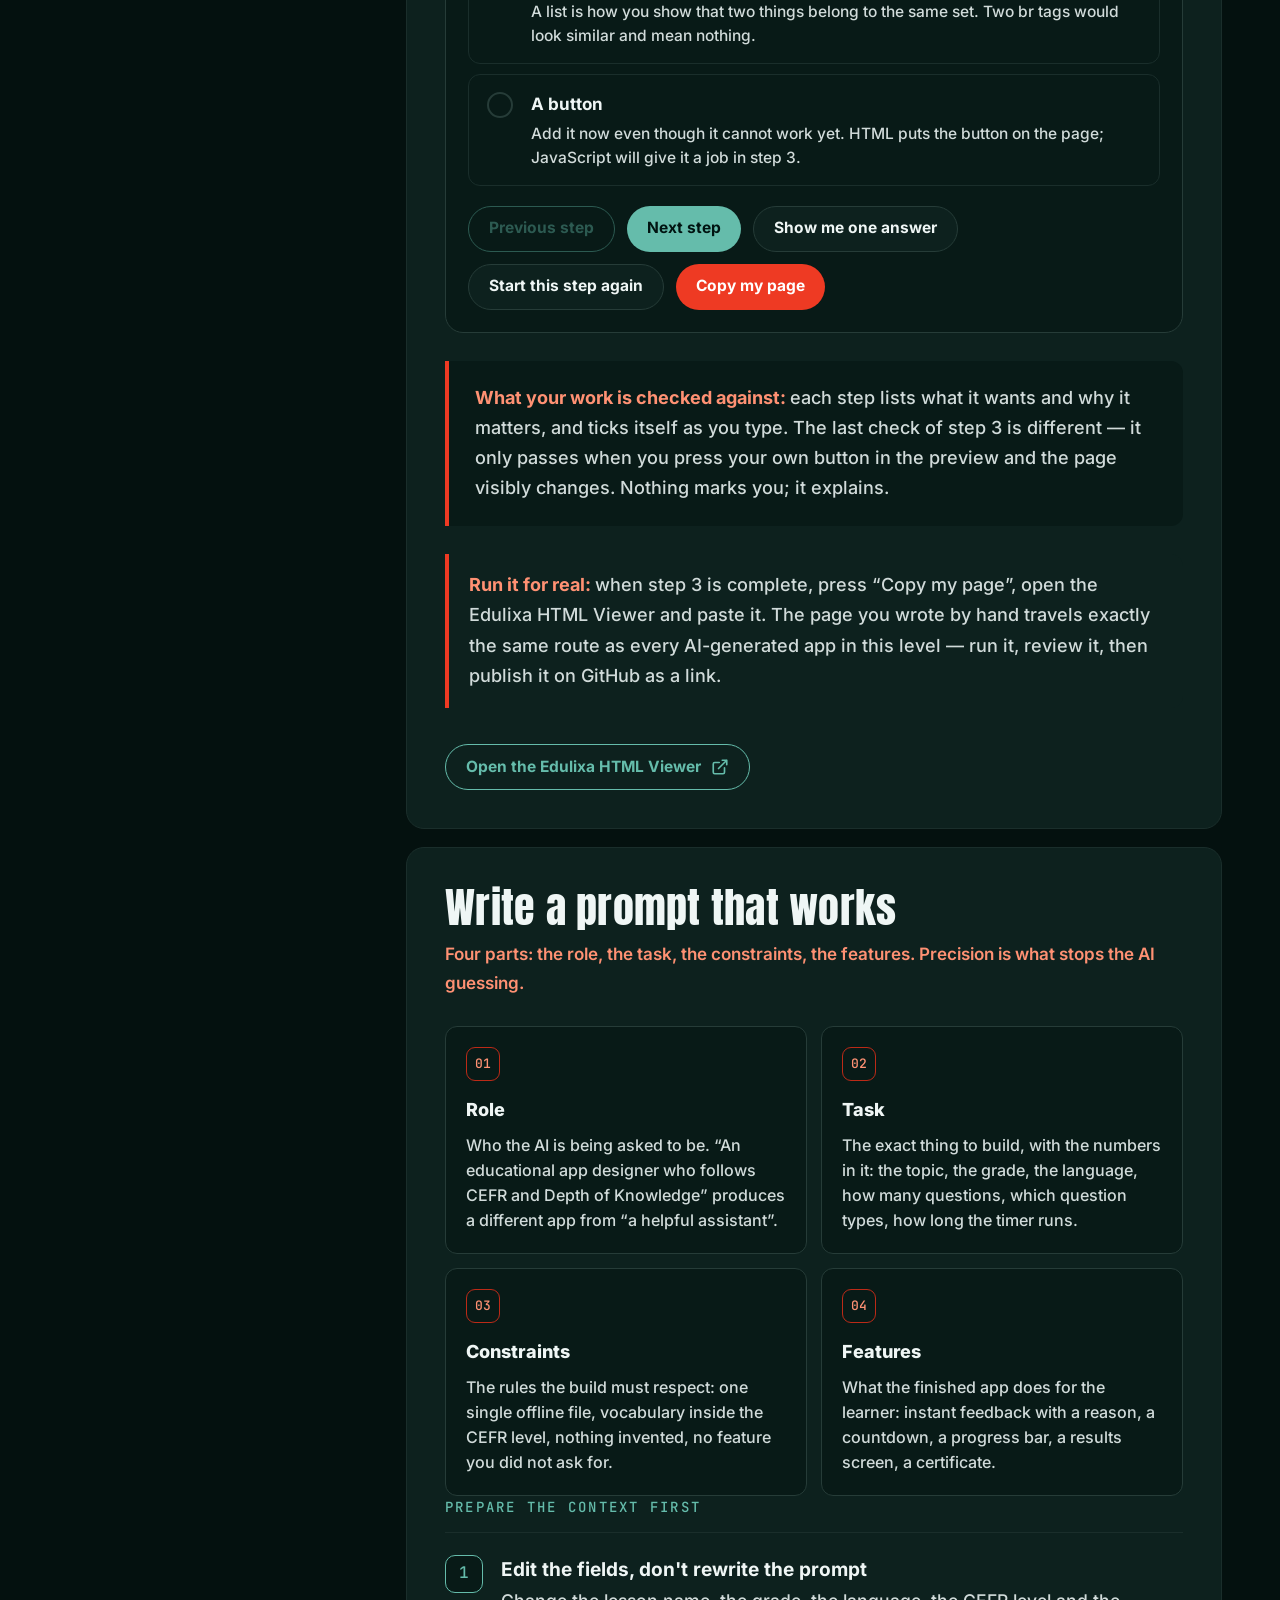
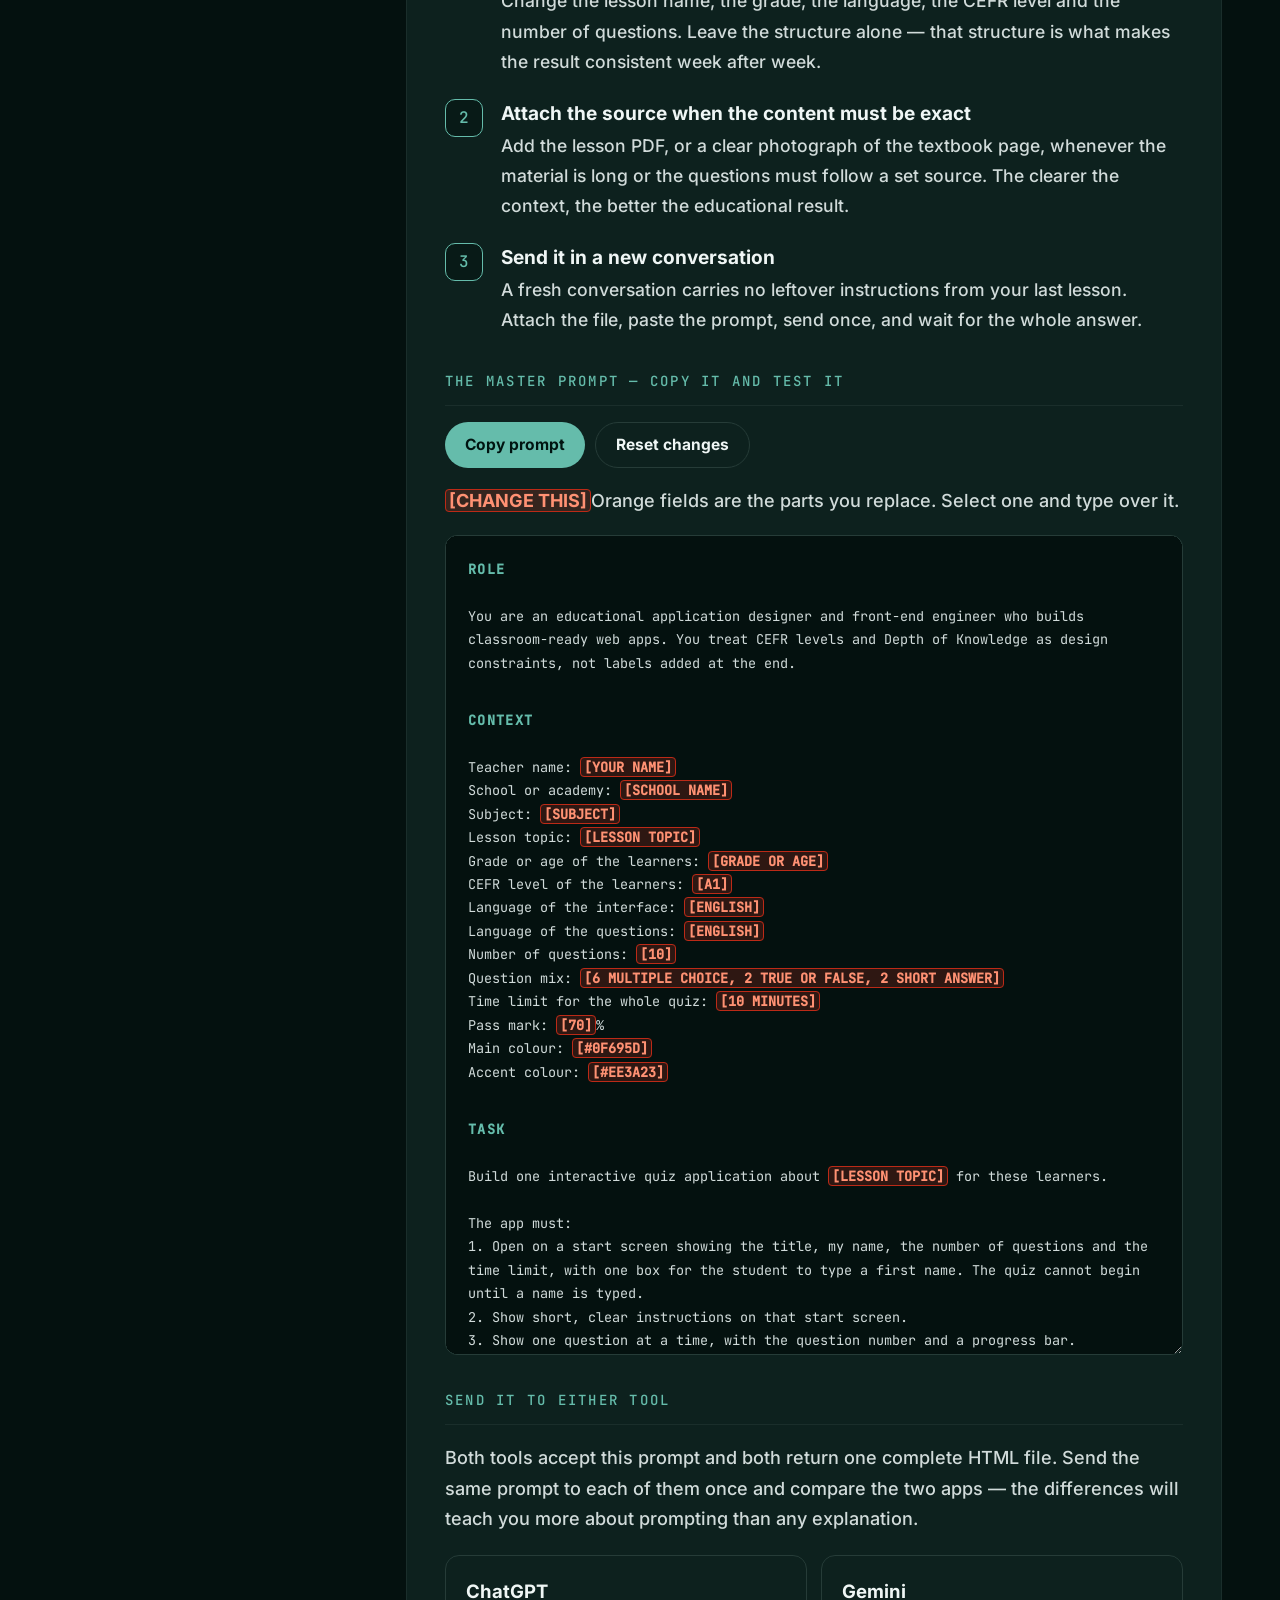
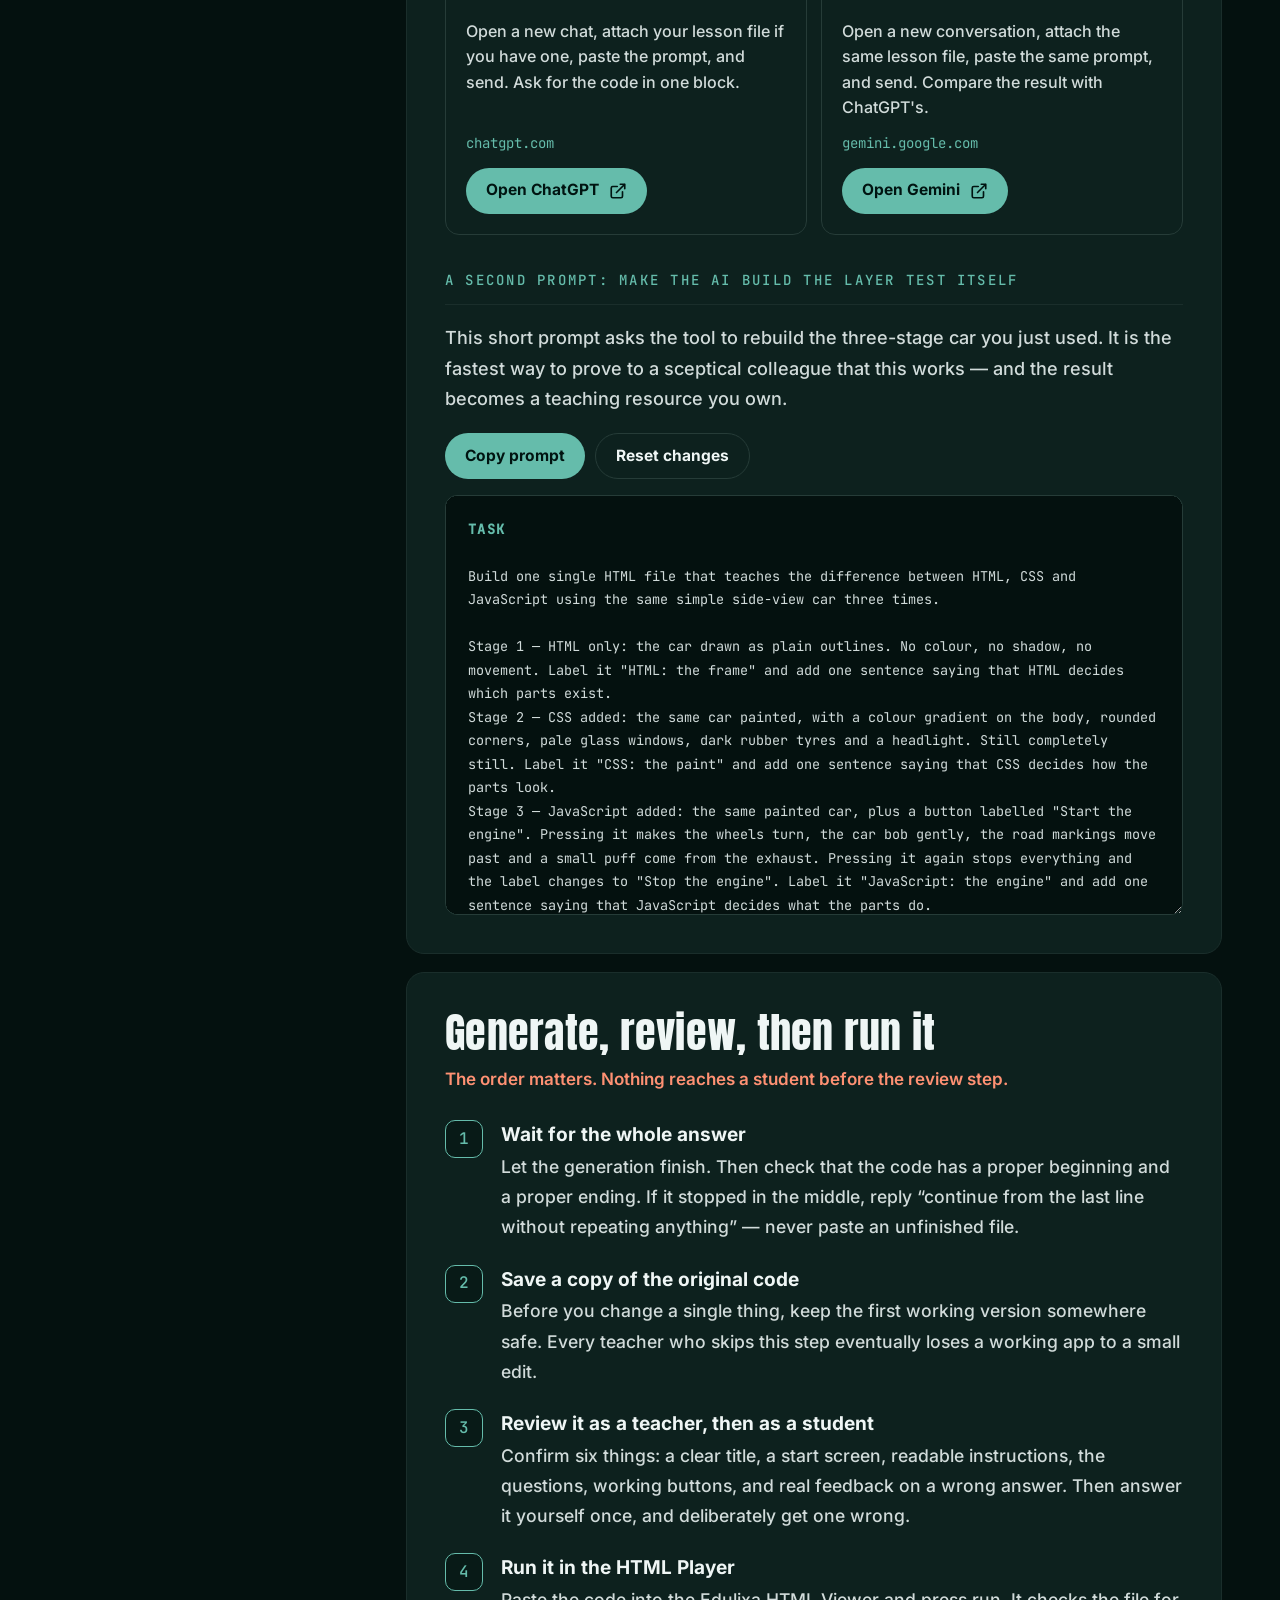
==== commit ac9be831: "Session 1: Check your understanding replaces What else you can build Ten multiple-choice questions o" ====
--- a/session1.html
+++ b/session1.html
@@ -65,6 +65,96 @@
   .role-grid,.layer-cards,.four{grid-template-columns:1fr}
   .prompt-box.app-prompt{min-height:520px;max-height:700px}
 }
+
+/* ---------- Check your understanding ---------- */
+/* Every rule is scoped to #check and every class carries a cu- prefix, so this
+   section cannot reach anything else on the page and nothing else can reach it. */
+#check .cu-tally{position:sticky;top:0;z-index:6;margin:22px 0 0;padding:13px 17px;
+  display:flex;align-items:center;gap:16px;flex-wrap:wrap;
+  background:oklch(0.230 0.026 185 / .95);backdrop-filter:blur(10px);
+  border:1px solid var(--line);border-radius:var(--r-md)}
+#check .cu-tally b{font-size:15px;color:var(--ink);white-space:nowrap}
+html[dir="rtl"] #check .cu-tally b{font-family:var(--ar)}
+#check .cu-bar{flex:1;min-width:110px;height:8px;border-radius:var(--r-pill);
+  background:var(--surface-2);overflow:hidden}
+#check .cu-bar i{display:block;height:100%;width:0;border-radius:var(--r-pill);
+  background:var(--brand-lift);transition:width var(--t) var(--out)}
+#check .cu-right{color:var(--signal);font-weight:800}
+#check .cu-part{margin:30px 0 0}
+#check .cu-part > h3{margin:0 0 4px}
+#check .cu-part > .cu-sub{margin:0;font-size:14.5px;color:var(--muted);line-height:1.5}
+html[dir="rtl"] #check .cu-part > .cu-sub{font-size:16px}
+#check .cu-q{margin:16px 0 0;padding:22px;background:var(--bg-2);
+  border:1px solid var(--line-soft);border-radius:var(--r-lg)}
+#check .cu-top{display:flex;align-items:center;gap:12px;flex-wrap:wrap;margin:0 0 12px}
+#check .cu-num{display:grid;place-items:center;width:32px;height:32px;flex:0 0 auto;
+  border-radius:var(--r-pill);background:var(--surface-2);border:1px solid var(--line);
+  font-family:var(--mono);font-size:13.5px;color:var(--ink-2)}
+html[dir="rtl"] #check .cu-num{font-family:var(--ar);font-weight:700}
+#check .cu-dok{padding:5px 12px;border-radius:var(--r-pill);font-size:11.5px;font-weight:800;
+  letter-spacing:.12em;text-transform:uppercase;
+  background:oklch(0.735 0.088 180 / .16);border:1px solid oklch(0.735 0.088 180 / .38);
+  color:var(--brand-lift)}
+html[dir="rtl"] #check .cu-dok{letter-spacing:0;text-transform:none;font-size:13px;
+  font-family:var(--ar)}
+#check .cu-stem{margin:0;font-size:18px;line-height:1.6;color:var(--ink)}
+html[dir="rtl"] #check .cu-stem{font-size:19px;line-height:1.85}
+#check .cu-opts{display:grid;gap:10px;margin:16px 0 0}
+#check .cu-opt{display:grid;grid-template-columns:auto minmax(0,1fr) auto;gap:13px;
+  align-items:start;width:100%;min-height:56px;padding:14px 17px;text-align:start;
+  cursor:pointer;background:var(--surface);border:1.5px solid var(--line-soft);
+  border-radius:var(--r-md);font:inherit;font-size:16px;line-height:1.55;color:var(--ink-2);
+  transition:border-color var(--t-fast) var(--ease),background var(--t-fast) var(--ease),
+    transform var(--t) var(--out)}
+#check .cu-opt:hover:not(:disabled){border-color:var(--brand-lift);color:var(--ink);
+  background:var(--surface-2);transform:translateY(-1px)}
+#check .cu-opt:disabled{cursor:default}
+#check .cu-letter{display:grid;place-items:center;width:28px;height:28px;flex:0 0 auto;
+  border-radius:var(--r-pill);background:var(--surface-2);border:1px solid var(--line);
+  font-family:var(--mono);font-size:13.5px;font-weight:700;color:var(--muted)}
+html[dir="rtl"] #check .cu-letter{font-family:var(--ar)}
+#check .cu-mark{width:24px;height:24px;flex:0 0 auto;opacity:0;transition:opacity var(--t)}
+#check .cu-mark svg{width:24px;height:24px;display:block}
+#check .cu-opt.is-right{border-color:var(--signal);
+  background:oklch(0.790 0.140 168 / .12);color:var(--ink)}
+#check .cu-opt.is-right .cu-letter{background:var(--signal);color:var(--on-accent);
+  border-color:transparent}
+#check .cu-opt.is-right .cu-mark{opacity:1;color:var(--signal)}
+#check .cu-opt.is-wrong{border-color:var(--accent-dim);
+  background:oklch(0.520 0.185 31 / .14);color:var(--ink)}
+#check .cu-opt.is-wrong .cu-letter{background:var(--accent-dim);color:var(--ink);
+  border-color:transparent}
+#check .cu-opt.is-wrong .cu-mark{opacity:1;color:var(--accent-text)}
+#check .cu-opt.is-dim{opacity:.55}
+#check .cu-why{display:none;margin:15px 0 0;padding:15px 17px;border-radius:var(--r-md);
+  border-inline-start:4px solid var(--brand-lift);background:var(--surface);
+  font-size:16px;line-height:1.62;color:var(--ink-2)}
+#check .cu-why.is-on{display:block;animation:cu-rise 420ms var(--out) both}
+#check .cu-why.is-miss{border-inline-start-color:var(--accent)}
+@keyframes cu-rise{from{opacity:0;transform:translateY(8px)}to{opacity:1;transform:none}}
+#check .cu-result{display:none;margin:30px 0 0;padding:26px;border-radius:var(--r-lg);
+  background:var(--bg-2);border:1px solid var(--line)}
+#check .cu-result.is-on{display:block;animation:cu-rise 520ms var(--out) both}
+#check .cu-result h3{margin:0 0 6px}
+#check .cu-score{display:flex;align-items:baseline;gap:12px;margin:0 0 12px}
+#check .cu-score b{font-family:var(--display);font-size:clamp(40px,6vw,64px);line-height:1;
+  color:var(--brand-lift)}
+html[dir="rtl"] #check .cu-score b{font-family:var(--ar);font-weight:800}
+#check .cu-score span{font-size:18px;color:var(--muted)}
+#check .cu-result p{margin:0 0 12px;font-size:17px;line-height:1.65;color:var(--ink-2)}
+#check .cu-revise{display:grid;gap:10px;margin:14px 0 0;padding:0;list-style:none}
+#check .cu-revise li{display:grid;grid-template-columns:auto minmax(0,1fr);gap:12px;
+  align-items:start;padding:12px 15px;border-radius:var(--r-md);background:var(--surface);
+  border:1px solid var(--line-soft);font-size:16px;line-height:1.55}
+#check .cu-revise li:before{content:"";width:8px;height:8px;margin-top:8px;border-radius:50%;
+  background:var(--accent)}
+#check .cu-revise a{color:var(--brand-lift);font-weight:700}
+#check .cu-again{display:flex;gap:12px;flex-wrap:wrap;margin:20px 0 0}
+@media (max-width:640px){
+  #check .cu-q{padding:17px}
+  #check .cu-opt{grid-template-columns:auto minmax(0,1fr);padding:13px}
+  #check .cu-mark{grid-column:2;justify-self:end}
+}
 </style>
 </head>
 <body>
@@ -121,7 +211,7 @@
           <li data-go="prompt" data-en="Write a prompt that works" data-ar="اكتب برومبتًا ناجحًا">Write a prompt that works</li>
           <li data-go="run" data-en="Generate, review, then run it" data-ar="ولّد، ثم راجع، ثم شغّل">Generate, review, then run it</li>
           <li data-go="fix" data-en="Fix it by talking to it" data-ar="أصلحه بالمحادثة">Fix it by talking to it</li>
-          <li data-go="more" data-en="See what else you can build" data-ar="اطّلع على ما يمكنك بناؤه أيضًا">See what else you can build</li>
+          <li data-go="check" data-en="Check your understanding" data-ar="اختبر فهمك">Check your understanding</li>
           <li data-go="publish" data-en="Publish it on GitHub as a link" data-ar="انشره على GitHub كرابط">Publish it on GitHub as a link</li>
         </ol>
         <a class="btn btn-accent" href="#lab" data-en="Open the lab" data-ar="افتح المعمل">Open the lab</a>
@@ -544,28 +634,40 @@
         </div>
 
         <!-- ============ 7. WHAT ELSE ============ -->
-        <div class="block" id="more">
-          <h2 class="display" data-en="What else you can build with the same prompt" data-ar="ما يمكنك بناؤه أيضًا بالبرومبت نفسه">What else you can build with the same prompt</h2>
-          <p class="sub" data-en="A quiz is the first app, not the only one. Swap the task line and keep everything else." data-ar="الاختبار هو التطبيق الأول، وليس الوحيد. غيّر سطر المهمة واحتفظ بكل ما عداه.">A quiz is the first app, not the only one. Swap the task line and keep everything else.</p>
-
-          <ul class="outputs is-quiet">
-            <li data-en="Flashcards that flip and track what a student got wrong" data-ar="بطاقات تعليمية تُقلب وتتابع ما أخطأ فيه الطالب">Flashcards that flip and track what a student got wrong</li>
-            <li data-en="An interactive lesson opener with the objective on screen" data-ar="تمهيد درس تفاعلي بالهدف معروضًا على الشاشة">An interactive lesson opener with the objective on screen</li>
-            <li data-en="A revision game with points, a streak and a hint button" data-ar="لعبة مراجعة بالنقاط وسلسلة الإجابات الصحيحة وزر تلميح">A revision game with points, a streak and a hint button</li>
-            <li data-en="A sorting or drag-and-drop activity for categories" data-ar="نشاط ترتيب أو سحب وإفلات للتصنيفات">A sorting or drag-and-drop activity for categories</li>
-            <li data-en="A smart study schedule a learner can tick off" data-ar="جدول مذاكرة ذكي يمكن للمتعلم أن يعلّم عليه">A smart study schedule a learner can tick off</li>
-            <li data-en="A classroom timer, a random name picker, a noise meter" data-ar="مؤقت للصف، ومختار أسماء عشوائي، ومقياس ضجيج">A classroom timer, a random name picker, a noise meter</li>
-          </ul>
-
-          <h3 data-en="What makes it a learning experience, not a list of questions" data-ar="ما يجعله تجربة تعلم، لا قائمة أسئلة">What makes it a learning experience, not a list of questions</h3>
-          <ul class="ticks">
-            <li data-en="It knows who is answering, because it asked for a first name." data-ar="يعرف من يجيب، لأنه سأل عن الاسم الأول.">It knows who is answering, because it asked for a first name.</li>
-            <li data-en="It explains why an answer is wrong instead of marking it wrong." data-ar="يشرح لماذا الإجابة خاطئة بدلًا من مجرد وضع علامة خطأ.">It explains why an answer is wrong instead of marking it wrong.</li>
-            <li data-en="It does not let a hard question be skipped." data-ar="لا يسمح بتخطي سؤال صعب.">It does not let a hard question be skipped.</li>
-            <li data-en="It shows the DOK level, so the climb is visible to the learner." data-ar="يعرض مستوى العمق المعرفي، فيصبح التدرج مرئيًا للمتعلم.">It shows the DOK level, so the climb is visible to the learner.</li>
-            <li data-en="It ends with advice on what to study next, not just a number." data-ar="ينتهي بنصيحة عمّا يدرسه تاليًا، لا برقم فقط.">It ends with advice on what to study next, not just a number.</li>
-            <li data-en="It hands the learner a certificate they can keep and show." data-ar="يمنح المتعلم شهادة يحتفظ بها ويعرضها.">It hands the learner a certificate they can keep and show.</li>
-          </ul>
+        <div class="block" id="check">
+          <h2 class="display" data-en="Check your understanding" data-ar="اختبر فهمك">Check your understanding</h2>
+          <p class="sub" data-en="Ten questions on this session. Answer one and it tells you straight away why that answer is right or wrong — a mark on its own teaches nothing." data-ar="عشرة أسئلة على هذه المحاضرة. أجب عن سؤال فيخبرك فورًا لماذا هذه الإجابة صحيحة أو خاطئة — فالدرجة وحدها لا تُعلّم شيئًا.">Ten questions on this session. Answer one and it tells you straight away why that answer is right or wrong — a mark on its own teaches nothing.</p>
+
+          <div class="cu-tally" role="status" aria-live="polite">
+            <b id="cu-count" data-en="0 of 10 answered" data-ar="أُجيب عن 0 من 10">0 of 10 answered</b>
+            <div class="cu-bar"><i id="cu-fill"></i></div>
+            <b class="cu-right" id="cu-score-live" data-en="0 right" data-ar="0 صحيحة">0 right</b>
+          </div>
+
+          <section class="cu-part">
+            <h3 data-en="Part A · Vibe coding" data-ar="الجزء أ · البرمجة باستخدام الأوامر النصية والتوجيه">Part A · Vibe coding</h3>
+            <p class="cu-sub" data-en="What it is, its two types, what does not belong to it, which tools can actually build an app, and the fault that costs the most" data-ar="ما هى، ونوعاها، وما لا ينتمى إليها، وأى الأدوات تبنى تطبيقًا فعلًا، والعطل الأكثر كلفة">What it is, its two types, what does not belong to it, which tools can actually build an app, and the fault that costs the most</p>
+            <div id="cu-a"></div>
+          </section>
+
+          <section class="cu-part">
+            <h3 data-en="Part B · HTML, CSS and JavaScript" data-ar="الجزء ب · HTML وCSS وJavaScript">Part B · HTML, CSS and JavaScript</h3>
+            <p class="cu-sub" data-en="The three layers, how to name the one a fault lives in, and what a standalone file means" data-ar="الطبقات الثلاث، وكيف تسمّى الطبقة التى يسكنها العطل، وما معنى الملف المستقل">The three layers, how to name the one a fault lives in, and what a standalone file means</p>
+            <div id="cu-b"></div>
+          </section>
+
+          <section class="cu-result" id="cu-result" tabindex="-1" aria-live="polite">
+            <h3 id="cu-head" data-en="Done" data-ar="انتهيت">Done</h3>
+            <div class="cu-score"><b id="cu-total">0</b><span data-en="out of 10" data-ar="من 10">out of 10</span></div>
+            <p id="cu-line"></p>
+            <div id="cu-revise-wrap" hidden>
+              <p style="margin-bottom:6px"><b data-en="Worth reading again before you build:" data-ar="يستحق إعادة القراءة قبل أن تبنى:">Worth reading again before you build:</b></p>
+              <ul class="cu-revise" id="cu-revise"></ul>
+            </div>
+            <div class="cu-again">
+              <button class="btn btn-primary" type="button" id="cu-again" data-en="Try it again" data-ar="جرّبه مرة أخرى">Try it again</button>
+            </div>
+          </section>
         </div>
 
         <!-- ============ APPS ============ -->
@@ -823,6 +925,389 @@
     if (e.key === 'Enter' || e.key === ' ') { e.preventDefault(); flip(); }
   });
 })();
+
+/* ---------- Check your understanding ----------
+   Scoped to #check. Markup built here is handed to EdulixaLang.translate, or an
+   Arabic page would render this section in English. */
+(function () {
+  var box = document.getElementById('check');
+  if (!box) return;
+  var $ = function (s) { return box.querySelector(s); };
+
+    var Q = [
+    /* ---------------- Part A · vibe coding ---------------- */
+    {
+      part: 'a', dok: 1, go: 'what',
+      goName: ['What vibe coding actually is', 'ما هى البرمجة باستخدام الأوامر النصية والتوجيه'],
+      stem: ['What does vibe coding mean?',
+             'ما معنى البرمجة باستخدام الأوامر النصية والتوجيه؟'],
+      opts: [
+        { t: ['Building software by describing the result you want in ordinary language, instead of writing the code line by line.',
+              'بناء البرمجيات بوصف النتيجة التى تريدها بلغة عادية، بدلًا من كتابة الكود سطرًا سطرًا.'], ok: true },
+        { t: ['Copying code from a website and changing the words inside it.',
+              'نسخ كود من موقع وتغيير الكلمات التى بداخله.'] },
+        { t: ['A new programming language that has replaced HTML.',
+              'لغة برمجة جديدة حلّت محل HTML.'] },
+        { t: ['Letting the AI decide what your lesson should teach.',
+              'ترك الذكاء الاصطناعى يقرر ما ينبغى أن يعلّمه درسك.'] }
+      ],
+      why: ['You describe the result; the machine writes the code. The term was coined by the researcher Andrej Karpathy in 2025. For a teacher the shift is not about programming at all — it is about being precise. You stay the architect: you set the objective and you carry the responsibility.',
+            'أنت تصف النتيجة، والآلة تكتب الكود. وقد صاغ المصطلح الباحث Andrej Karpathy عام 2025. وبالنسبة للمعلم فالتحوّل ليس عن البرمجة إطلاقًا — بل عن الدقة. وتبقى أنت المهندس: أنت تضع الهدف وتتحمل المسؤولية.']
+    },
+    {
+      part: 'a', dok: 1, go: 'what',
+      goName: ['Two ways of working', 'أسلوبا العمل'],
+      stem: ['What are the two types of vibe coding?',
+             'ما نوعا البرمجة باستخدام الأوامر النصية والتوجيه؟'],
+      opts: [
+        { t: ['Pure vibe coding, and responsible AI-assisted building.',
+              'النمط الخالص، والبناء المسؤول بمساعدة الذكاء الاصطناعى.'], ok: true },
+        { t: ['Fast vibe coding, and slow vibe coding.',
+              'البرمجة السريعة بالأوامر، والبرمجة البطيئة بالأوامر.'] },
+        { t: ['Front-end vibe coding, and back-end vibe coding.',
+              'برمجة الواجهة الأمامية بالأوامر، وبرمجة الواجهة الخلفية بالأوامر.'] },
+        { t: ['Written vibe coding, and spoken vibe coding.',
+              'البرمجة المكتوبة بالأوامر، والبرمجة المنطوقة بالأوامر.'] }
+      ],
+      why: ['Pure vibe coding: you describe something, accept whatever comes back, and use it once — fine for a personal experiment or a demonstration you will delete. Responsible AI-assisted building: the same speed, with a human review before anything is published. Anything a class will open belongs in the second one.',
+            'النمط الخالص: تصف شيئًا، وتقبل ما يعود إليك، وتستخدمه مرة واحدة — وهو مناسب لتجربة شخصية أو عرض ستحذفه. والبناء المسؤول: السرعة نفسها، مع مراجعة بشرية قبل نشر أى شىء. وكل ما سيفتحه صف كامل ينتمى إلى الثانى.']
+    },
+    {
+      part: 'a', dok: 2, go: 'what',
+      goName: ['What vibe coding actually is', 'ما هى البرمجة باستخدام الأوامر النصية والتوجيه'],
+      stem: ['Which statement does NOT belong to vibe coding?',
+             'أى العبارات الآتية لا تنتمى إلى البرمجة باستخدام الأوامر النصية والتوجيه؟'],
+      opts: [
+        { t: ['It removes the need for a teacher to check the app before students use it.',
+              'إنها تُغنى عن مراجعة المعلم للتطبيق قبل أن يستخدمه الطلاب.'], ok: true },
+        { t: ['You describe the result you want in ordinary language.',
+              'أنت تصف النتيجة التى تريدها بلغة عادية.'] },
+        { t: ['You stay responsible for whether the activity actually teaches.',
+              'تبقى مسؤولًا عمّا إذا كان النشاط يُعلّم فعلًا.'] },
+        { t: ['You do not need to be a programmer to build educational technology.',
+              'لا تحتاج أن تكون مبرمجًا لتبنى تقنية تعليمية.'] }
+      ],
+      why: ['Three of these are true. The fourth is the one thing vibe coding never does. The AI has no opinion about whether your lesson is sound, and it will build a weak activity just as willingly as a strong one — so you stay the architect, and the review stays yours.',
+            'ثلاث من هذه صحيحة. والرابعة هى الشىء الوحيد الذى لا تفعله هذه الممارسة أبدًا. فالذكاء الاصطناعى لا رأى له فى سلامة درسك، وسيبنى نشاطًا ضعيفًا برضًا كما يبنى نشاطًا قويًا — فتبقى أنت المهندس، وتبقى المراجعة عليك.']
+    },
+    {
+      part: 'a', dok: 1, go: 'tools',
+      goName: ['Every tool link', 'كل روابط الأدوات'],
+      stem: ['Which of these can actually take your prompt and give you back a working app?',
+             'أى من هذه يستطيع فعلًا أن يأخذ برومبتك ويعيد إليك تطبيقًا يعمل؟'],
+      opts: [
+        { t: ['ChatGPT or Gemini.', 'ChatGPT أو Gemini.'], ok: true },
+        { t: ['Microsoft Word or PowerPoint.', 'Microsoft Word أو PowerPoint.'] },
+        { t: ['Photoshop or Canva.', 'Photoshop أو Canva.'] },
+        { t: ['WhatsApp or Zoom.', 'واتساب أو Zoom.'] }
+      ],
+      why: ['Word and PowerPoint make documents and slides, Photoshop and Canva make pictures and designs, WhatsApp and Zoom carry messages and meetings — not one of them writes code. ChatGPT and Gemini are the two used in this session: send the same prompt to both and compare the results. The Edulixa HTML Viewer then runs the file and GitHub turns it into a link, but neither of those builds the app.',
+            'يصنع Word وPowerPoint مستندات وشرائح، ويصنع Photoshop وCanva صورًا وتصميمات، وينقل واتساب وZoom الرسائل والاجتماعات — ولا واحد منها يكتب كودًا. أما أداتا هذه المحاضرة فهما ChatGPT وGemini: أرسل البرومبت نفسه إليهما وقارن النتيجتين. ثم يشغّل عارض Edulixa الملفَ ويحوّله GitHub إلى رابط، وكلاهما لا يبنى التطبيق.']
+    },
+    {
+      part: 'a', dok: 2, go: 'fix',
+      goName: ['Fix it by talking to it', 'أصلحه بالحديث إليه'],
+      stem: ['You asked for one small change, and the AI sent back a different app with your questions gone. Which habit would have prevented this?',
+             'طلبت تغييرًا صغيرًا واحدًا، فأعاد إليك الذكاء الاصطناعى تطبيقًا مختلفًا واختفت أسئلتك. فأى عادة كانت ستمنع هذا؟'],
+      opts: [
+        { t: ['Ending the request with “change nothing else”, and keeping a saved copy of the first working version.',
+              'أن تُنهى طلبك بعبارة «لا تغيّر شيئًا آخر»، وأن تحتفظ بنسخة من أول إصدار يعمل.'], ok: true },
+        { t: ['Asking for the change in a brand-new conversation every time.',
+              'أن تطلب التغيير فى محادثة جديدة فى كل مرة.'] },
+        { t: ['Asking for several changes in one message, to save time.',
+              'أن تطلب عدة تغييرات فى رسالة واحدة توفيرًا للوقت.'] },
+        { t: ['Accepting the new app, since the newest version is always the better one.',
+              'أن تقبل التطبيق الجديد، فالأحدث دائمًا هو الأفضل.'] }
+      ],
+      why: ['Two habits from the session. Save the first working version before you change anything — every teacher who skips this eventually loses a working app to a small edit. Then protect the rest of the file in every repair sentence: name the fault, state the fix, and say “change nothing else”. Say it in the same conversation that produced the file.',
+            'عادتان من المحاضرة. احفظ أول إصدار يعمل قبل أن تغيّر شيئًا — فكل معلم يتخطى هذه الخطوة يفقد فى النهاية تطبيقًا يعمل بسبب تعديل صغير. ثم احمِ بقية الملف فى كل جملة إصلاح: سمِّ العطل، واذكر الإصلاح، وقل «لا تغيّر شيئًا آخر». وقلها فى المحادثة نفسها التى أنتجت الملف.']
+    },
+  
+    /* ---------------- Part B · the three layers ---------------- */
+    {
+      part: 'b', dok: 1, go: 'layers',
+      goName: ['The three layers of an app', 'طبقات التطبيق الثلاث'],
+      stem: ['Which layer decides which parts exist on the page — the title, the question, the four options, the box where a student types a name?',
+             'أى طبقة تقرر ما الأجزاء الموجودة فى الصفحة — العنوان، والسؤال، والخيارات الأربعة، والمربع الذى يكتب فيه الطالب اسمه؟'],
+      opts: [
+        { t: ['HTML — the frame.', 'HTML — الهيكل.'], ok: true },
+        { t: ['CSS — the paint.', 'CSS — الطلاء.'] },
+        { t: ['JavaScript — the engine.', 'JavaScript — المحرك.'] },
+        { t: ['All three equally; the parts come from the three together.',
+              'الثلاث بالتساوى؛ فالأجزاء تأتى منها مجتمعة.'] }
+      ],
+      why: ['HTML is the skeleton: it decides which parts exist. CSS then controls how those parts look, and JavaScript makes them do something. HTML is the car frame, CSS is the paint and the wheels, JavaScript is the engine. Three layers, one car.',
+            'HTML هو الهيكل العظمى: يقرر ما الأجزاء الموجودة. ثم يتحكم CSS فى شكل هذه الأجزاء، ويجعلها JavaScript تفعل شيئًا. فـ HTML هيكل السيارة، وCSS الطلاء والعجلات، وJavaScript المحرك. ثلاث طبقات وسيارة واحدة.']
+    },
+    {
+      part: 'b', dok: 2, go: 'lab',
+      goName: ['See the difference on the model', 'شاهد الفرق على النموذج'],
+      stem: ['Your quiz opens. Every word, every option and the input box are all there, in the browser’s plain default font, stacked down one edge. Which layer is missing?',
+             'يُفتح اختبارك. وكل كلمة وكل خيار ومربع الإدخال موجودة كلها، بخط المتصفح الافتراضى العادى، مرصوصة على حافة واحدة. فأى طبقة ناقصة؟'],
+      opts: [
+        { t: ['CSS.', 'CSS.'], ok: true },
+        { t: ['HTML.', 'HTML.'] },
+        { t: ['JavaScript.', 'JavaScript.'] },
+        { t: ['None of them; a file that looks like this is broken and must be rebuilt.',
+              'ولا واحدة؛ فالملف الذى يبدو هكذا معطوب ولا بد من إعادة بنائه.'] }
+      ],
+      why: ['Everything exists, so the frame is there. Nothing has been painted — no colours, no fonts, no spacing, no layout — so the missing layer is CSS. The buttons may well still work, because the engine is a separate layer from the paint.',
+            'كل شىء موجود، إذن الهيكل موجود. ولم يُطلَ شىء — لا ألوان ولا خطوط ولا مسافات ولا تنسيق — فالطبقة الناقصة هى CSS. وقد تظل الأزرار تعمل، لأن المحرك طبقة منفصلة عن الطلاء.']
+    },
+    {
+      part: 'b', dok: 2, go: 'layers',
+      goName: ['The three layers of an app', 'طبقات التطبيق الثلاث'],
+      stem: ['The quiz looks exactly right, but pressing an option does nothing and the score never changes. Which layer is missing, and what do you ask for?',
+             'يبدو الاختبار صحيحًا تمامًا، لكن الضغط على أى خيار لا يفعل شيئًا والدرجة لا تتغير. فأى طبقة ناقصة، وماذا تطلب؟'],
+      opts: [
+        { t: ['JavaScript — ask for the behaviour: mark the answer, count the score, show the feedback.',
+              'JavaScript — اطلب السلوك: صحّح الإجابة، واحسب الدرجة، واعرض التغذية الراجعة.'], ok: true },
+        { t: ['CSS — ask for clearer colours so the buttons look pressable.',
+              'CSS — اطلب ألوانًا أوضح ليبدو الزر قابلًا للضغط.'] },
+        { t: ['HTML — ask for the buttons to be added to the page.',
+              'HTML — اطلب إضافة الأزرار إلى الصفحة.'] },
+        { t: ['You cannot tell from the symptom; the app has to be built again.',
+              'لا يمكن معرفة ذلك من العَرَض؛ فلا بد من بناء التطبيق من جديد.'] }
+      ],
+      why: ['The parts exist and they look right, so HTML and CSS are both doing their jobs. Nothing has told the page what to do when an option is pressed. Naming the layer a fault lives in is exactly what lets you ask for a change in one sentence instead of describing the whole app again.',
+            'الأجزاء موجودة وتبدو صحيحة، إذن HTML وCSS يؤديان عملهما. ولم يخبر شىءٌ الصفحةَ بما تفعله عند الضغط على خيار. وتسمية الطبقة التى يسكنها العطل هى بالضبط ما يتيح لك طلب التغيير فى جملة واحدة بدل وصف التطبيق كله من جديد.']
+    },
+    {
+      part: 'b', dok: 1, go: 'run',
+      goName: ['Why one single file, every time', 'لماذا ملف واحد فى كل مرة'],
+      stem: ['What is meant by a standalone file?',
+             'ما المقصود بالملف المستقل؟'],
+      opts: [
+        { t: ['One single file — index.html — with the HTML, the CSS and the JavaScript all inside it, which opens by double-clicking, with nothing to install and no internet needed.',
+              'ملف واحد — index.html — بداخله HTML وCSS وJavaScript جميعًا، يُفتح بنقرة مزدوجة، بلا شىء تُثبّته وبلا حاجة إلى إنترنت.'], ok: true },
+        { t: ['A file that only works while the computer is online.',
+              'ملف لا يعمل إلا والحاسوب متصل بالإنترنت.'] },
+        { t: ['Three files — one for HTML, one for CSS, one for JavaScript — kept together in the same folder.',
+              'ثلاثة ملفات — واحد لـ HTML وواحد لـ CSS وواحد لـ JavaScript — تُحفظ معًا فى المجلد نفسه.'] },
+        { t: ['A file that runs only inside the Edulixa HTML Viewer.',
+              'ملف لا يعمل إلا داخل عارض Edulixa لملفات HTML.'] }
+      ],
+      why: ['Standing alone means depending on nothing else — no server, no installation, no connection, no second file that has to travel with it. So when you write the prompt, ask for the three layers combined into one file called index.html rather than three separate files.',
+            'أن يقف وحده يعنى ألا يعتمد على شىء آخر — لا خادم ولا تثبيت ولا اتصال ولا ملف ثانٍ لا بد أن يسافر معه. ولذلك حين تكتب البرومبت، اطلب دمج الطبقات الثلاث فى ملف واحد اسمه index.html بدل ثلاثة ملفات منفصلة.']
+    },
+    {
+      part: 'b', dok: 2, go: 'run',
+      goName: ['Why one single file, every time', 'لماذا ملف واحد فى كل مرة'],
+      stem: ['Why ask for one single file rather than three separate ones?',
+             'لماذا تطلب ملفًا واحدًا بدل ثلاثة ملفات منفصلة؟'],
+      opts: [
+        { t: ['One file can be sent through WhatsApp, opened straight from the viewer, and cannot arrive with a piece missing. Three files fail the moment one is left behind.',
+              'الملف الواحد يمكن إرساله عبر واتساب، وفتحه مباشرة من العارض، ولا يمكن أن يصل ناقصًا. أما الثلاثة فتفشل لحظة تخلّف واحد منها.'], ok: true },
+        { t: ['One file loads faster on a slow school connection.',
+              'الملف الواحد يُحمّل أسرع على اتصال مدرسى بطىء.'] },
+        { t: ['GitHub does not accept more than one file in a project.',
+              'GitHub لا يقبل أكثر من ملف واحد فى المشروع.'] },
+        { t: ['One file makes the AI write shorter, simpler code.',
+              'الملف الواحد يجعل الذكاء الاصطناعى يكتب كودًا أقصر وأبسط.'] }
+      ],
+      why: ['It is about arriving intact, not about speed. Sending a file to thirty students goes wrong in many ways; a single file removes the worst one — a piece left behind. The same file can then be published on GitHub as a link, or handed to a student to run on their own device with no connection at all.',
+            'المسألة هى الوصول سليمًا لا السرعة. فإرسال ملف إلى ثلاثين طالبًا يفشل بطرق كثيرة، والملف الواحد يزيل أسوأها — جزء تُرك خلفه. ثم يمكن نشر الملف نفسه على GitHub كرابط، أو تسليمه لطالب ليشغّله على جهازه بلا اتصال إطلاقًا.']
+    }
+    ];
+
+  var LETTERS = ['A', 'B', 'C', 'D'];
+  var AR_LETTERS = ['أ', 'ب', 'ج', 'د'];
+  var answered = 0, right = 0;
+
+  function isAr() { return document.documentElement.getAttribute('dir') === 'rtl'; }
+  function L(pair) { return isAr() ? pair[1] : pair[0]; }
+
+  var TICK = '<svg viewBox="0 0 24 24" fill="none" stroke="currentColor" stroke-width="2.6" stroke-linecap="round" stroke-linejoin="round"><path d="M4 12.5 9.5 18 20 6.5"/></svg>';
+  var CROSS = '<svg viewBox="0 0 24 24" fill="none" stroke="currentColor" stroke-width="2.6" stroke-linecap="round" stroke-linejoin="round"><path d="M6 6l12 12M18 6 6 18"/></svg>';
+
+  function shuffled(n) {
+    var a = [], i, j, t;
+    for (i = 0; i < n; i++) a.push(i);
+    for (i = a.length - 1; i > 0; i--) {
+      j = Math.floor(Math.random() * (i + 1)); t = a[i]; a[i] = a[j]; a[j] = t;
+    }
+    return a;
+  }
+  function say(el, pair) {
+    el.setAttribute('data-en', pair[0]);
+    el.setAttribute('data-ar', pair[1]);
+    el.textContent = L(pair);
+  }
+
+  function build() {
+    answered = 0; right = 0;
+    $('#cu-a').innerHTML = '';
+    $('#cu-b').innerHTML = '';
+    $('#cu-result').classList.remove('is-on');
+
+    Q.forEach(function (q, i) {
+      var card = document.createElement('div');
+      card.className = 'cu-q';
+      card.setAttribute('data-i', i);
+
+      var top = document.createElement('div');
+      top.className = 'cu-top';
+      var num = document.createElement('span');
+      num.className = 'cu-num';
+      say(num, [String(i + 1), String(i + 1)]);
+      var dok = document.createElement('span');
+      dok.className = 'cu-dok';
+      say(dok, q.dok === 1 ? ['DOK 1 · Recall', 'العمق 1 · التذكّر']
+                           : ['DOK 2 · Apply', 'العمق 2 · التطبيق']);
+      top.appendChild(num); top.appendChild(dok);
+      card.appendChild(top);
+
+      var stem = document.createElement('p');
+      stem.className = 'cu-stem';
+      say(stem, q.stem);
+      card.appendChild(stem);
+
+      var group = document.createElement('div');
+      group.className = 'cu-opts';
+      group.setAttribute('role', 'group');
+      group.setAttribute('aria-label', L(q.stem));
+
+      shuffled(q.opts.length).forEach(function (oi, pos) {
+        var o = q.opts[oi];
+        var b = document.createElement('button');
+        b.type = 'button';
+        b.className = 'cu-opt';
+        b.setAttribute('data-ok', o.ok ? '1' : '0');
+
+        var letter = document.createElement('span');
+        letter.className = 'cu-letter';
+        letter.setAttribute('data-en', LETTERS[pos]);
+        letter.setAttribute('data-ar', AR_LETTERS[pos]);
+        letter.textContent = isAr() ? AR_LETTERS[pos] : LETTERS[pos];
+
+        var txt = document.createElement('span');
+        say(txt, o.t);
+
+        var mark = document.createElement('span');
+        mark.className = 'cu-mark';
+        mark.setAttribute('aria-hidden', 'true');
+
+        b.appendChild(letter); b.appendChild(txt); b.appendChild(mark);
+        b.addEventListener('click', function () { answer(card, b); });
+        group.appendChild(b);
+      });
+      card.appendChild(group);
+
+      var why = document.createElement('p');
+      why.className = 'cu-why';
+      say(why, q.why);
+      card.appendChild(why);
+
+      $(q.part === 'a' ? '#cu-a' : '#cu-b').appendChild(card);
+    });
+
+    if (window.EdulixaLang) window.EdulixaLang.translate(box, isAr());
+    tally();
+  }
+
+  function answer(card, btn) {
+    if (card.getAttribute('data-done')) return;
+    card.setAttribute('data-done', '1');
+
+    var correct = btn.getAttribute('data-ok') === '1';
+    answered++; if (correct) right++;
+
+    Array.prototype.forEach.call(card.querySelectorAll('.cu-opt'), function (b) {
+      b.disabled = true;
+      var ok = b.getAttribute('data-ok') === '1';
+      if (ok) { b.classList.add('is-right'); b.querySelector('.cu-mark').innerHTML = TICK; }
+      else if (b === btn) { b.classList.add('is-wrong'); b.querySelector('.cu-mark').innerHTML = CROSS; }
+      else b.classList.add('is-dim');
+    });
+
+    var why = card.querySelector('.cu-why');
+    why.classList.add('is-on');
+    why.classList.toggle('is-miss', !correct);
+    card.setAttribute('data-right', correct ? '1' : '0');
+    tally();
+    if (answered === Q.length) finish();
+  }
+
+  function tally() {
+    var c = $('#cu-count'), r = $('#cu-score-live');
+    c.setAttribute('data-en', answered + ' of ' + Q.length + ' answered');
+    c.setAttribute('data-ar', 'أُجيب عن ' + answered + ' من ' + Q.length);
+    c.textContent = isAr() ? c.getAttribute('data-ar') : c.getAttribute('data-en');
+    r.setAttribute('data-en', right + ' right');
+    r.setAttribute('data-ar', right + ' صحيحة');
+    r.textContent = isAr() ? r.getAttribute('data-ar') : r.getAttribute('data-en');
+    $('#cu-fill').style.width = Math.round(answered / Q.length * 100) + '%';
+  }
+
+  function finish() {
+    var res = $('#cu-result');
+    $('#cu-total').textContent = String(right);
+
+    var head, line;
+    if (right === 10) {
+      head = ['Every one right', 'كلها صحيحة'];
+      line = ['You can name what vibe coding is, which way of working a class deserves, and which of the three layers any fault lives in. That last one is the skill that saves the most time — it is what lets you ask for a change in one sentence.',
+              'تستطيع أن تسمّى ما هى البرمجة بالأوامر النصية والتوجيه، وأى أسلوب عمل يستحقه الصف، وأى الطبقات الثلاث يسكنها أى عطل. وهذه الأخيرة هى المهارة التى توفر أكثر الوقت — فهى ما يتيح لك طلب التغيير فى جملة واحدة.'];
+    } else if (right >= 7) {
+      head = ['Solidly through', 'اجتزته باقتدار'];
+      line = ['Enough to build your first app with confidence. Read the parts listed below once more before you write your prompt — each one is a place where a small misunderstanding costs a rebuild.',
+              'يكفى لتبنى تطبيقك الأول بثقة. اقرأ الأجزاء المذكورة بالأسفل مرة أخرى قبل أن تكتب برومبتك — فكل واحد منها موضع يكلّف فيه سوء فهم صغير إعادة بناء كاملة.'];
+    } else if (right >= 5) {
+      head = ['Half of it is there', 'نصفه موجود'];
+      line = ['The ideas are landing, but not yet firmly enough to lean on in front of a class. Go back through the parts below, then answer these ten again — the options are shuffled each time.',
+              'الأفكار تصل، لكن ليس بثبات يكفى للاعتماد عليه أمام صف كامل. عُد إلى الأجزاء بالأسفل، ثم أجب عن العشرة مرة أخرى — فالخيارات تُخلط فى كل مرة.'];
+    } else {
+      head = ['Worth another pass', 'يستحق مرورًا آخر'];
+      line = ['Nothing here is difficult, and none of it is programming. Read the session through once more with the lab open beside it, then come back to these ten questions.',
+              'لا شىء هنا صعب، ولا شىء منه برمجة. اقرأ المحاضرة مرة أخرى والمعمل مفتوح بجوارك، ثم عُد إلى هذه الأسئلة العشرة.'];
+    }
+    say($('#cu-head'), head);
+    say($('#cu-line'), line);
+
+    var seen = {}, list = [];
+    Array.prototype.forEach.call(box.querySelectorAll('.cu-q'), function (card) {
+      if (card.getAttribute('data-right') === '1') return;
+      var q = Q[+card.getAttribute('data-i')];
+      if (seen[q.go]) return;
+      seen[q.go] = 1; list.push(q);
+    });
+
+    var ul = $('#cu-revise');
+    ul.innerHTML = '';
+    list.forEach(function (q) {
+      var li = document.createElement('li');
+      var a = document.createElement('a');
+      a.href = '#' + q.go;
+      say(a, q.goName);
+      var wrap = document.createElement('span');
+      wrap.appendChild(a);
+      li.appendChild(wrap);
+      ul.appendChild(li);
+    });
+    $('#cu-revise-wrap').hidden = list.length === 0;
+
+    if (window.EdulixaLang) window.EdulixaLang.translate(res, isAr());
+    res.classList.add('is-on');
+    res.focus({ preventScroll: true });
+  }
+
+  $('#cu-again').addEventListener('click', function () {
+    build();
+    box.scrollIntoView({ block: 'start', behavior: 'smooth' });
+  });
+
+  window.addEventListener('edulixa:lang', function () {
+    var wasDone = answered === Q.length;
+    tally();
+    if (window.EdulixaLang) window.EdulixaLang.translate(box, isAr());
+    Array.prototype.forEach.call(box.querySelectorAll('.cu-letter'), function (el) {
+      el.textContent = isAr() ? el.getAttribute('data-ar') : el.getAttribute('data-en');
+    });
+    if (wasDone) finish();
+  });
+
+  build();
+})();
 </script>
 </body>
 </html>
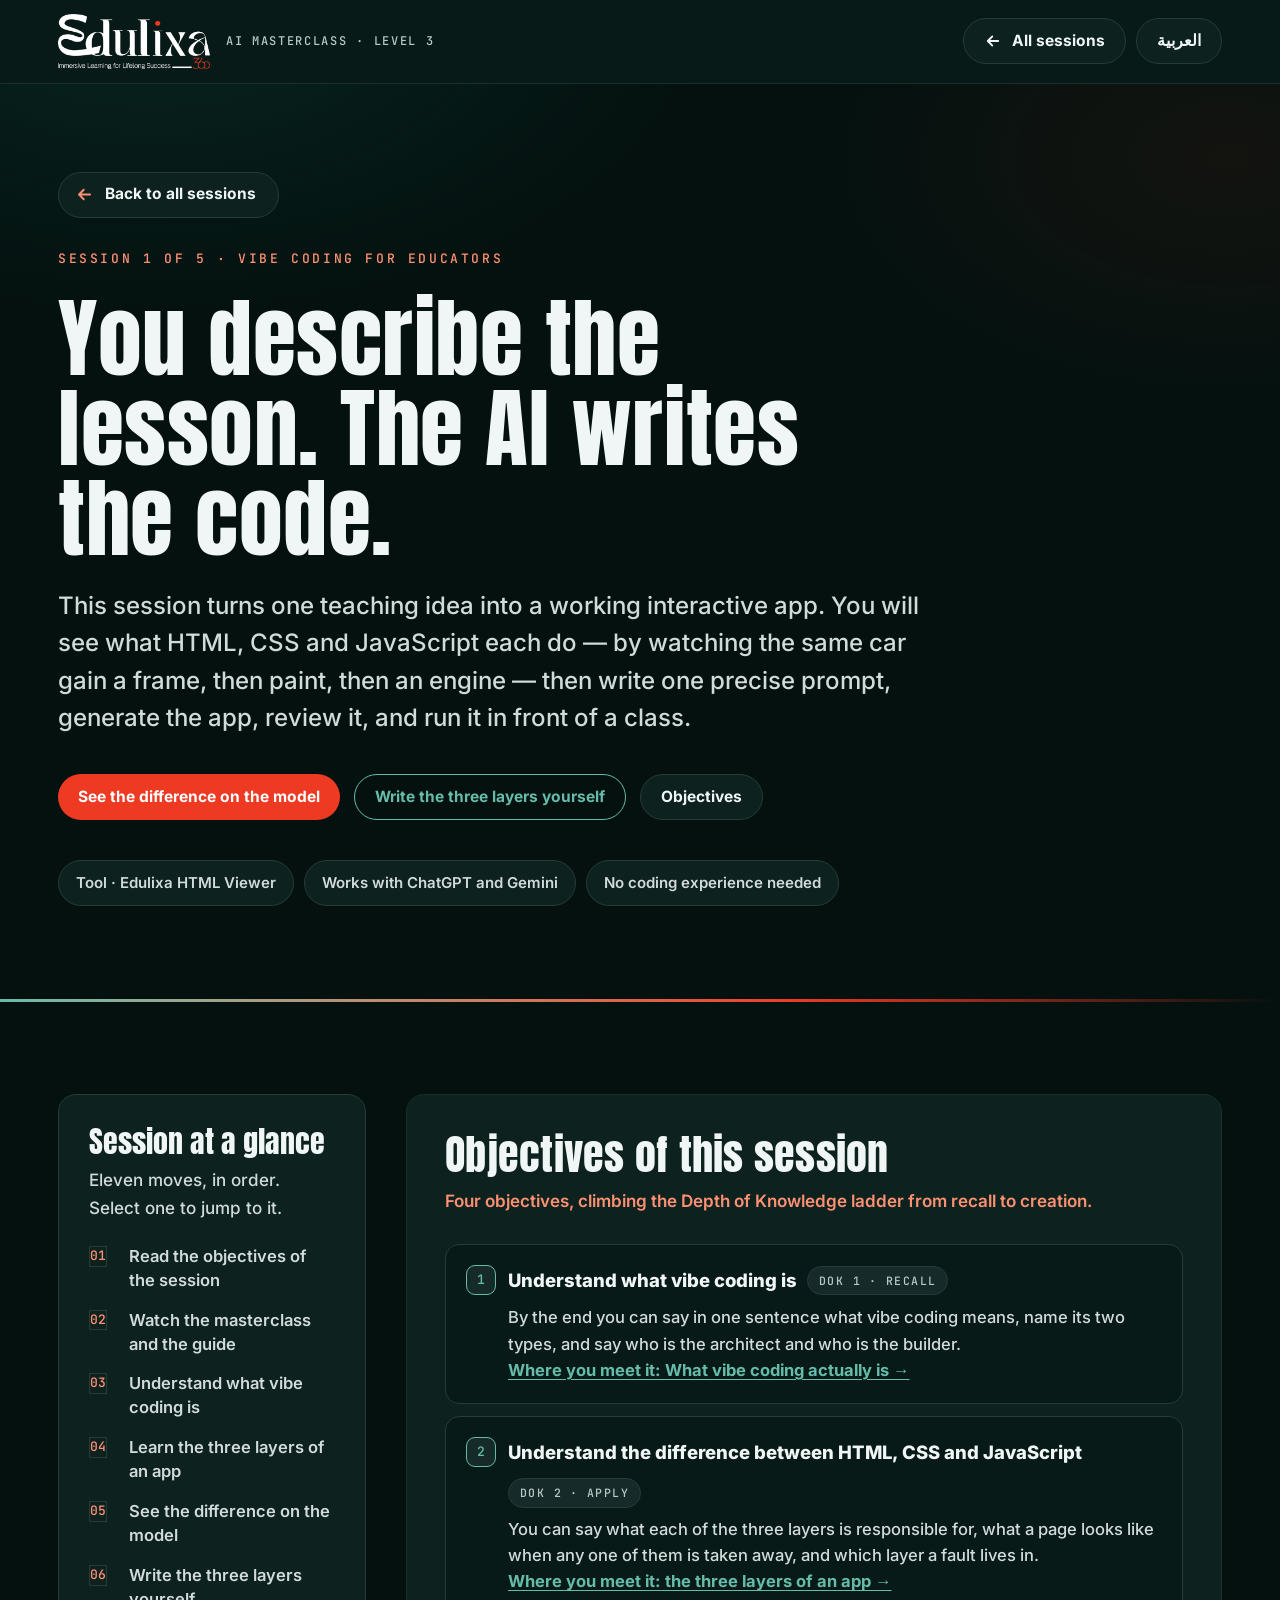
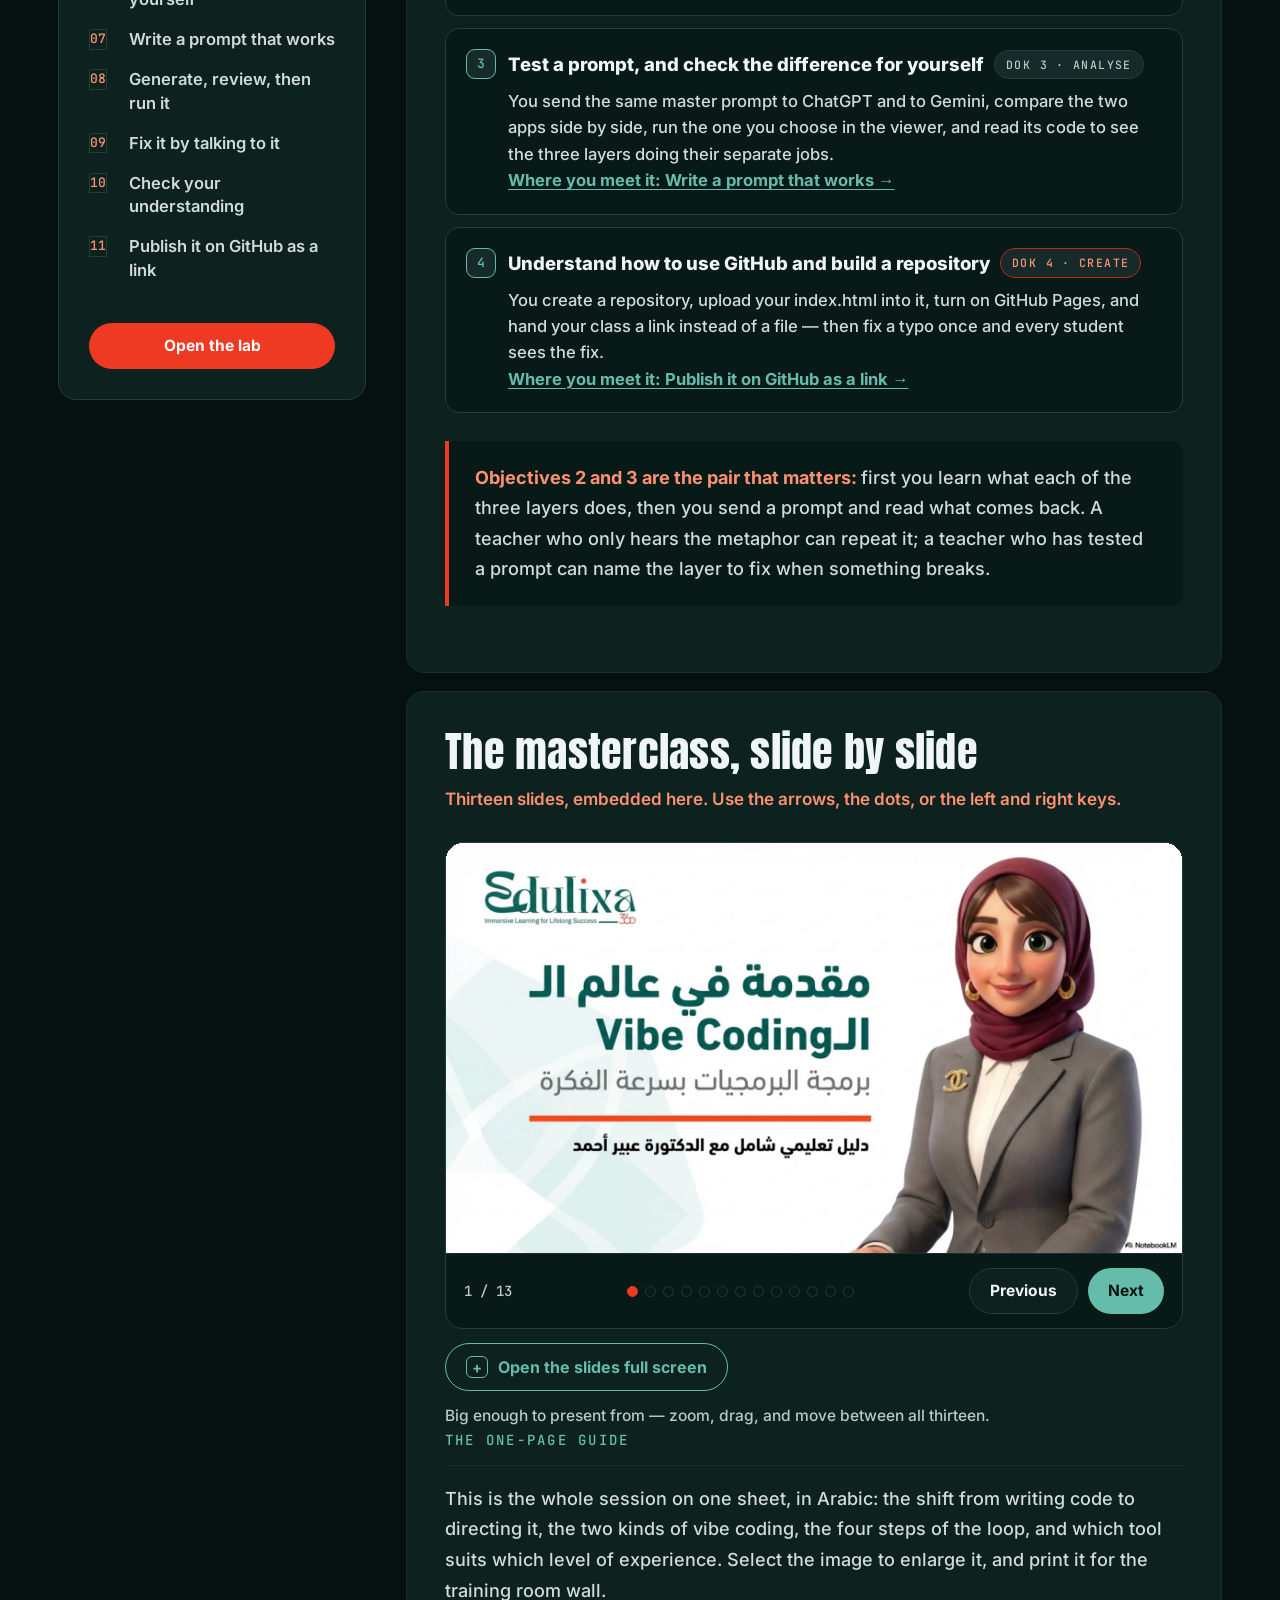
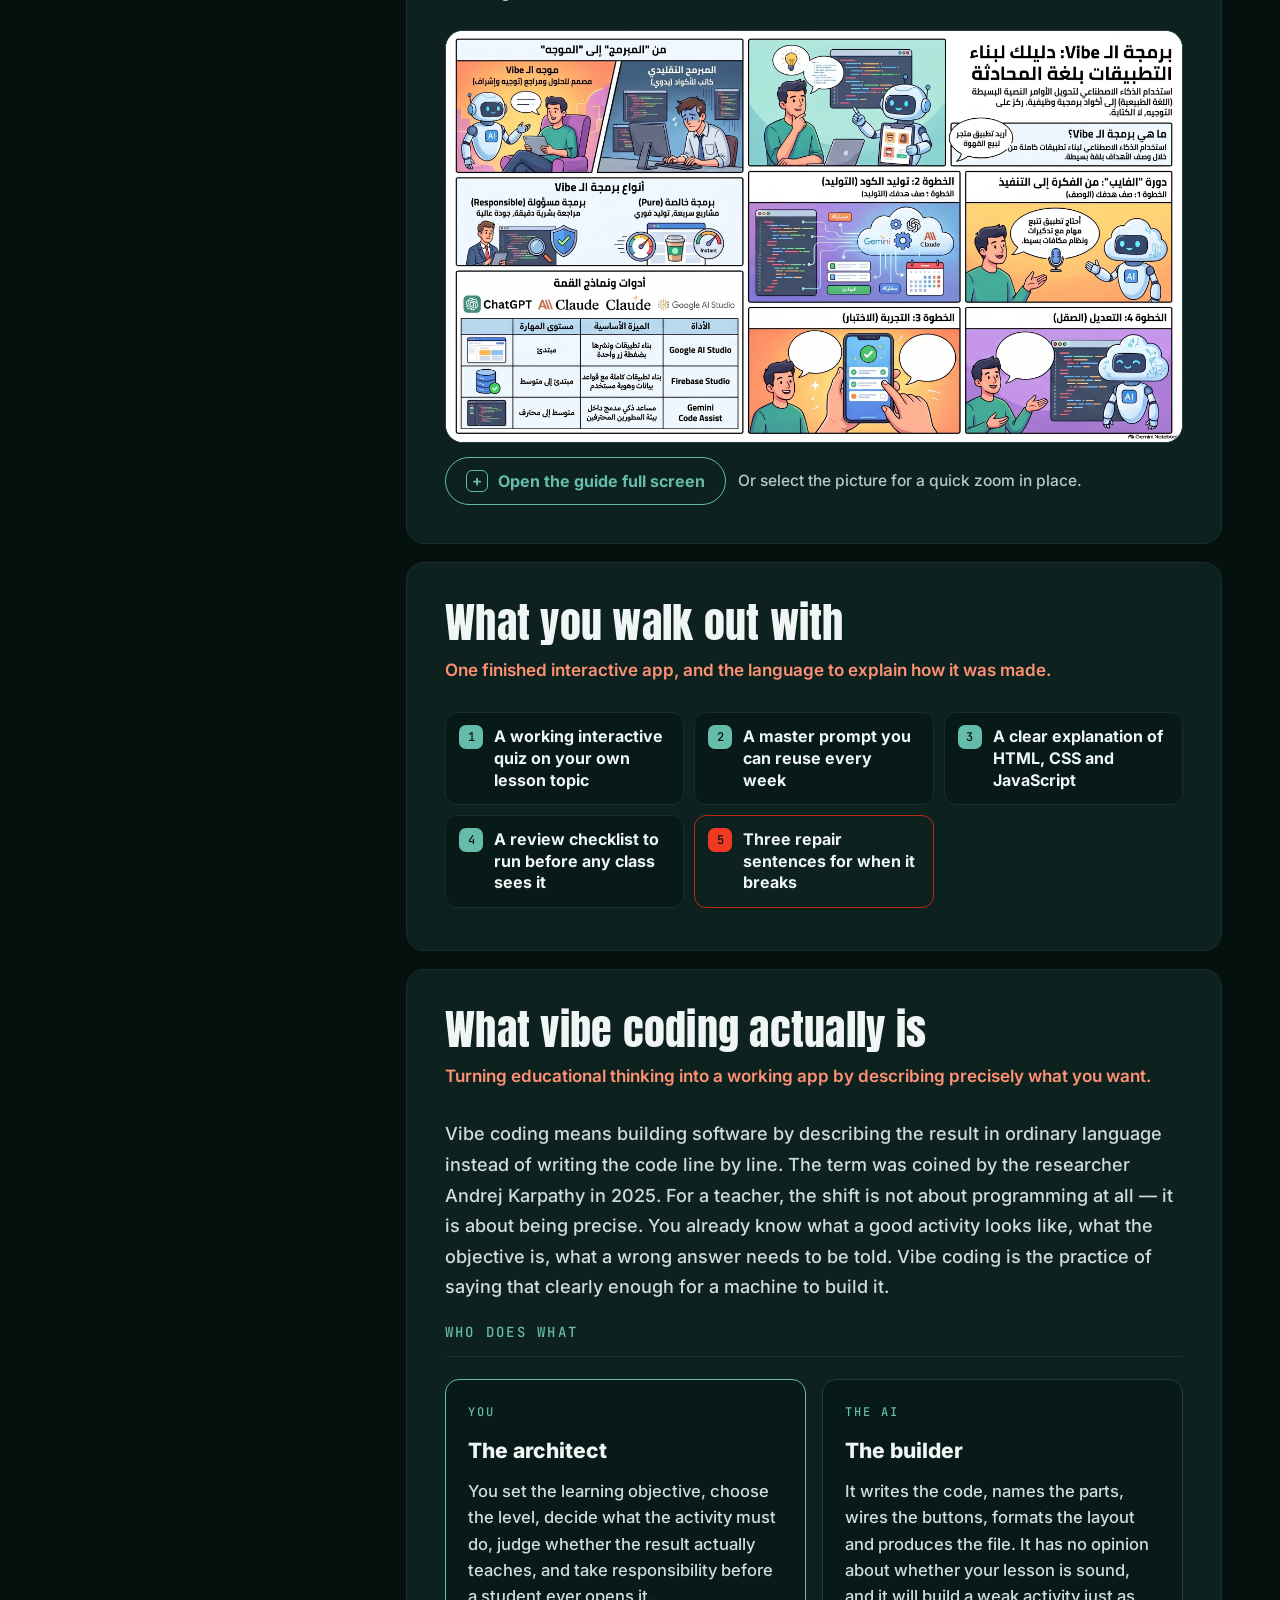
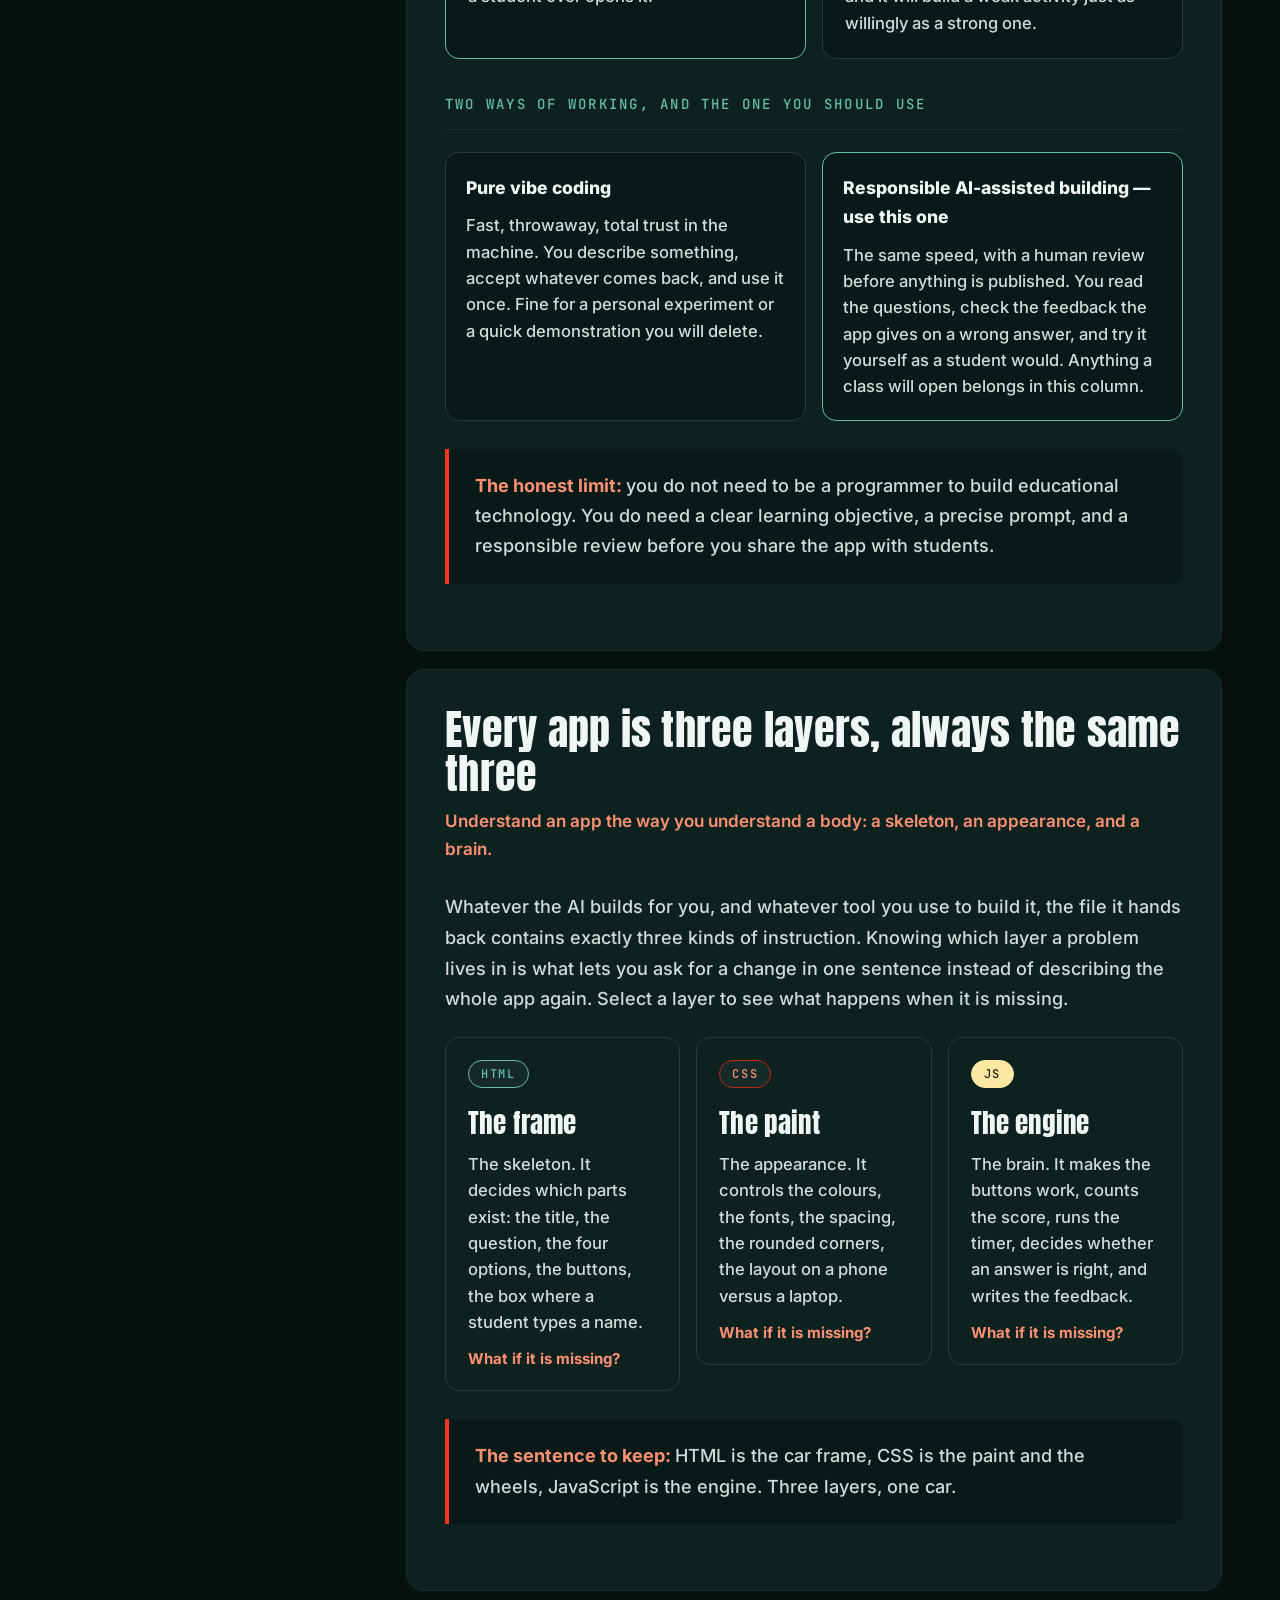
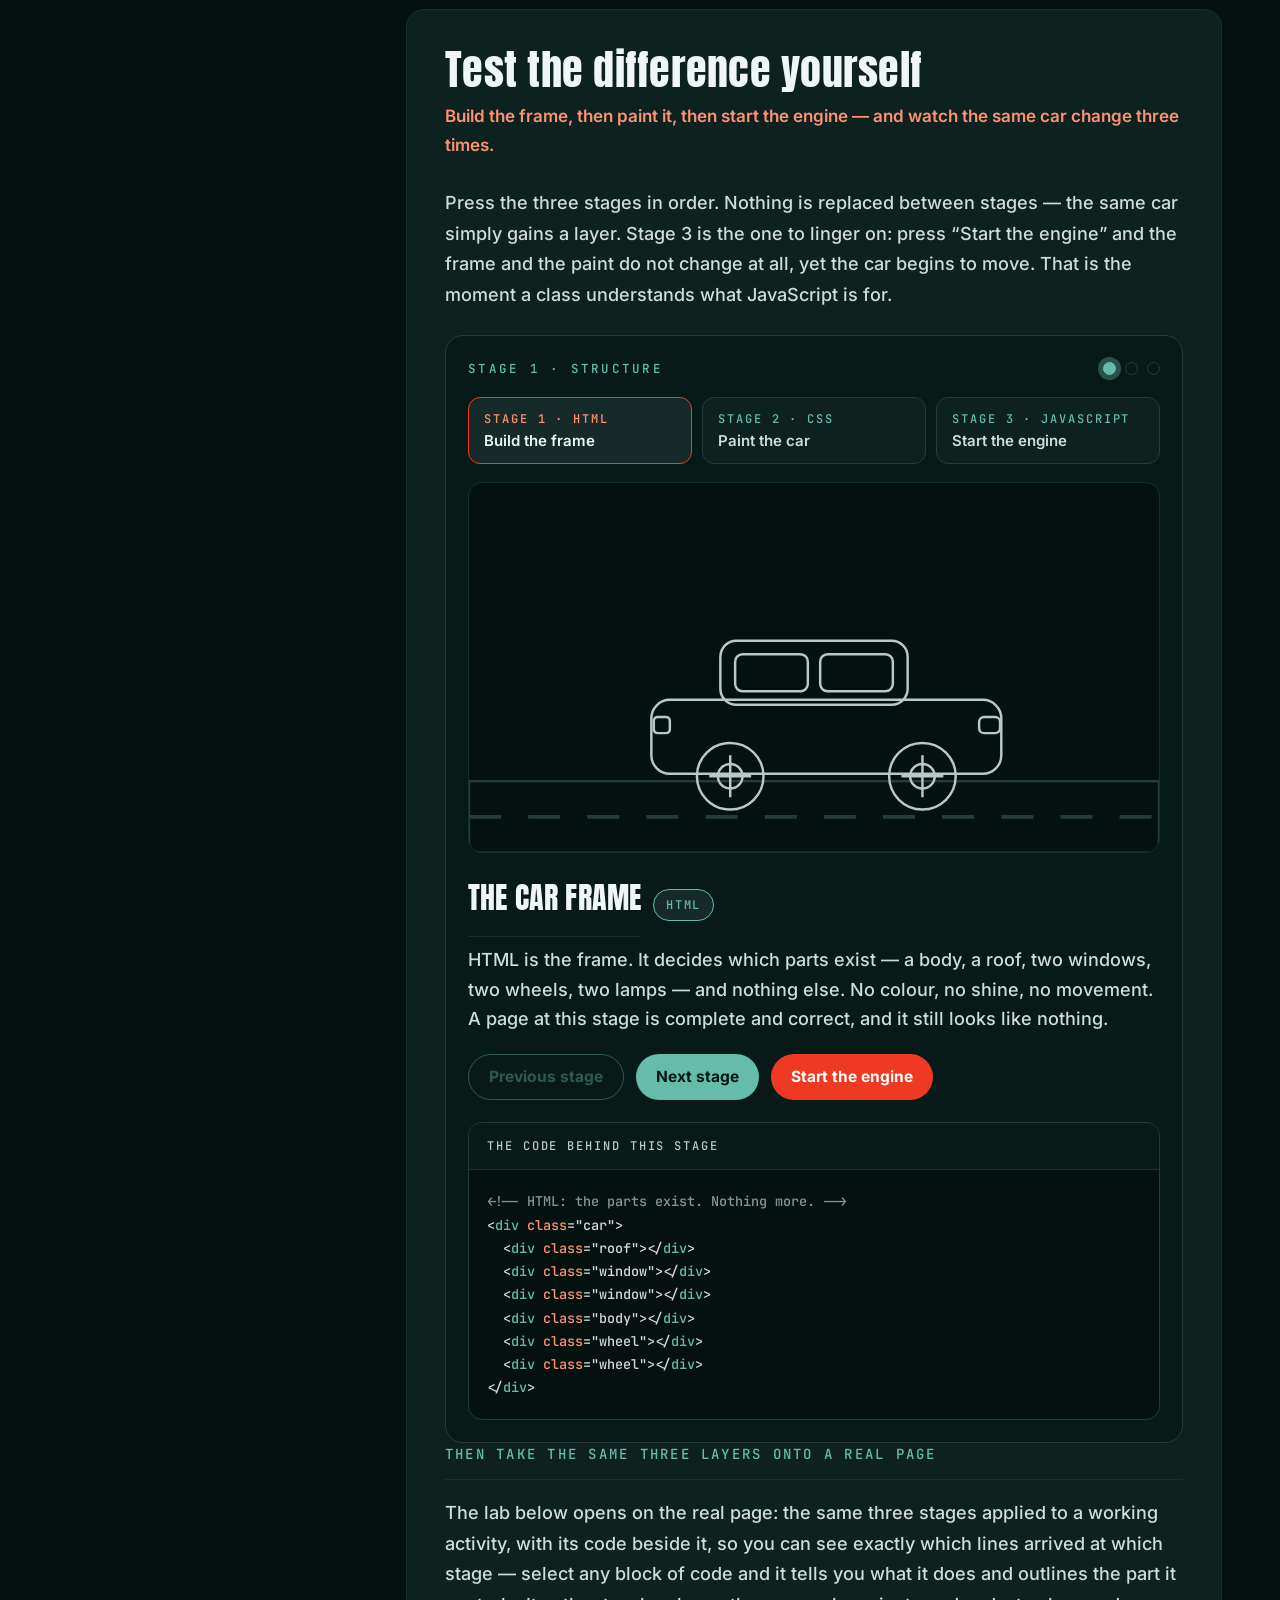
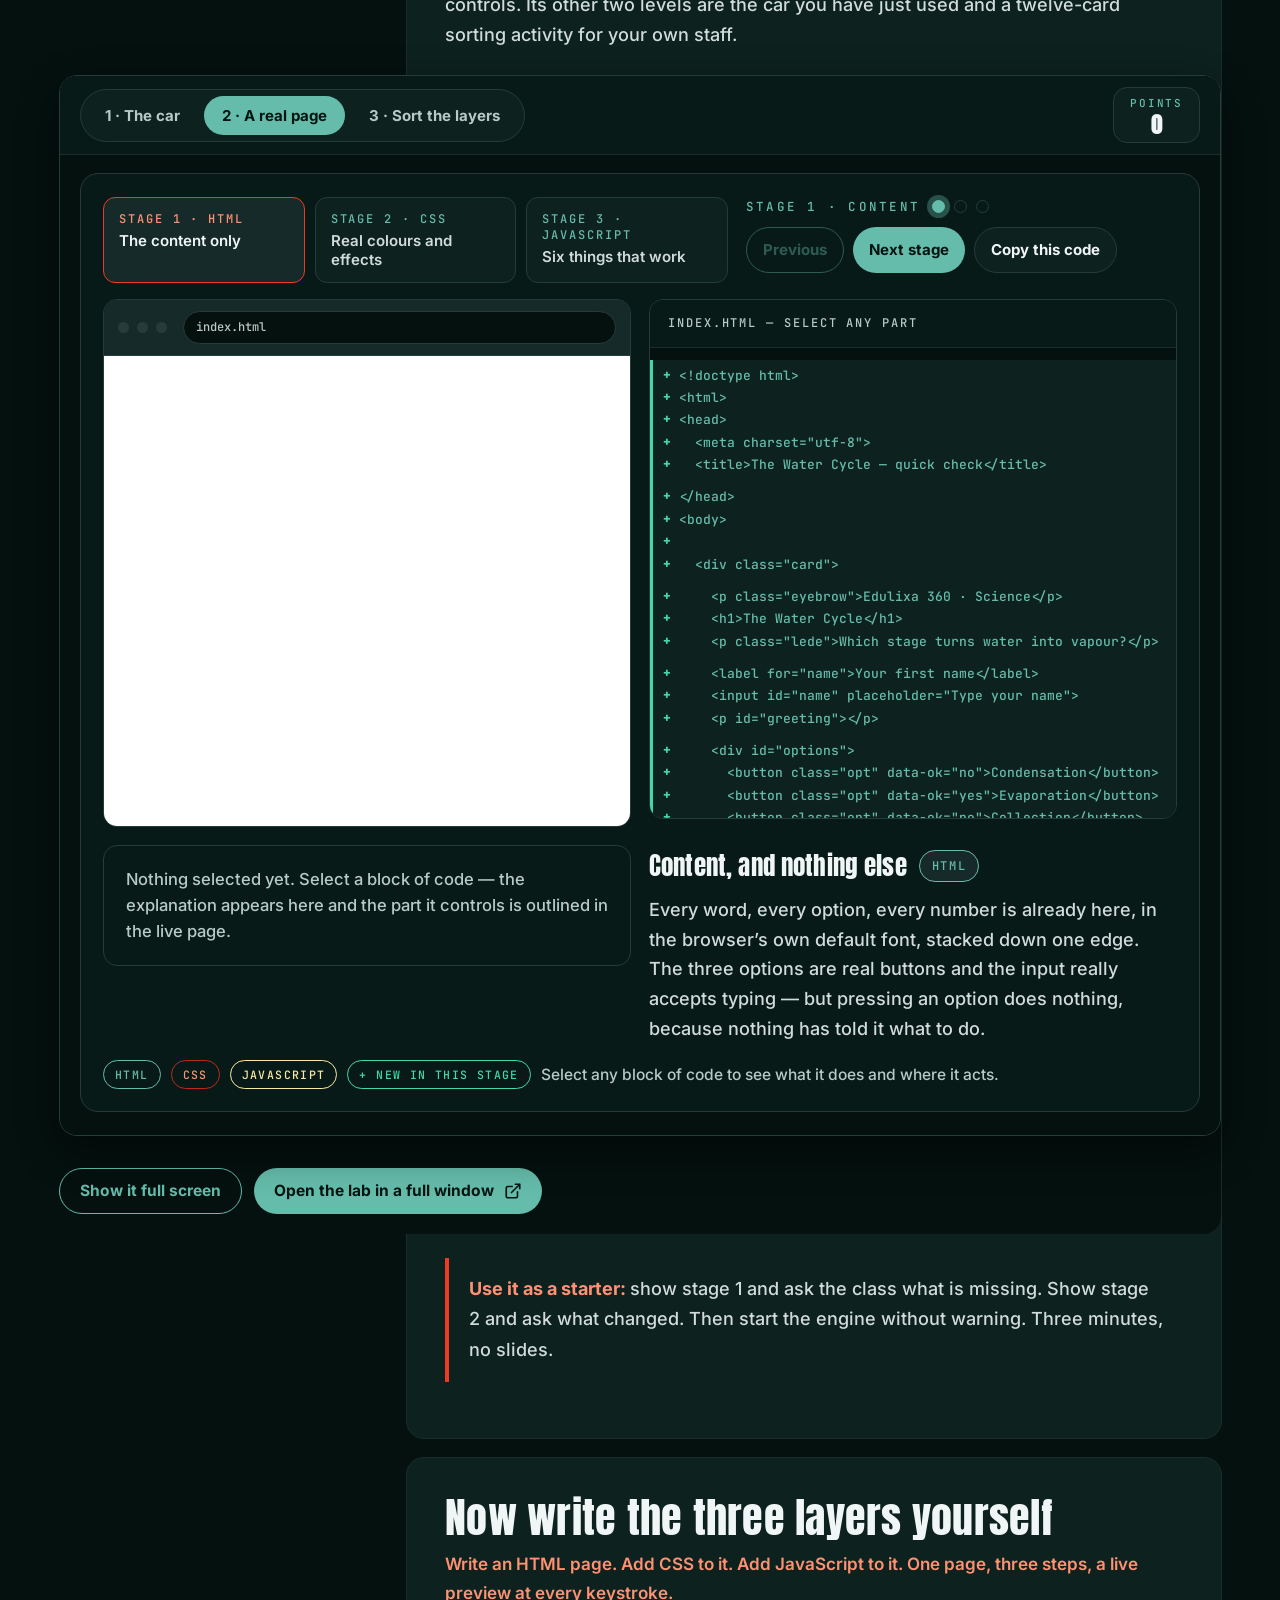
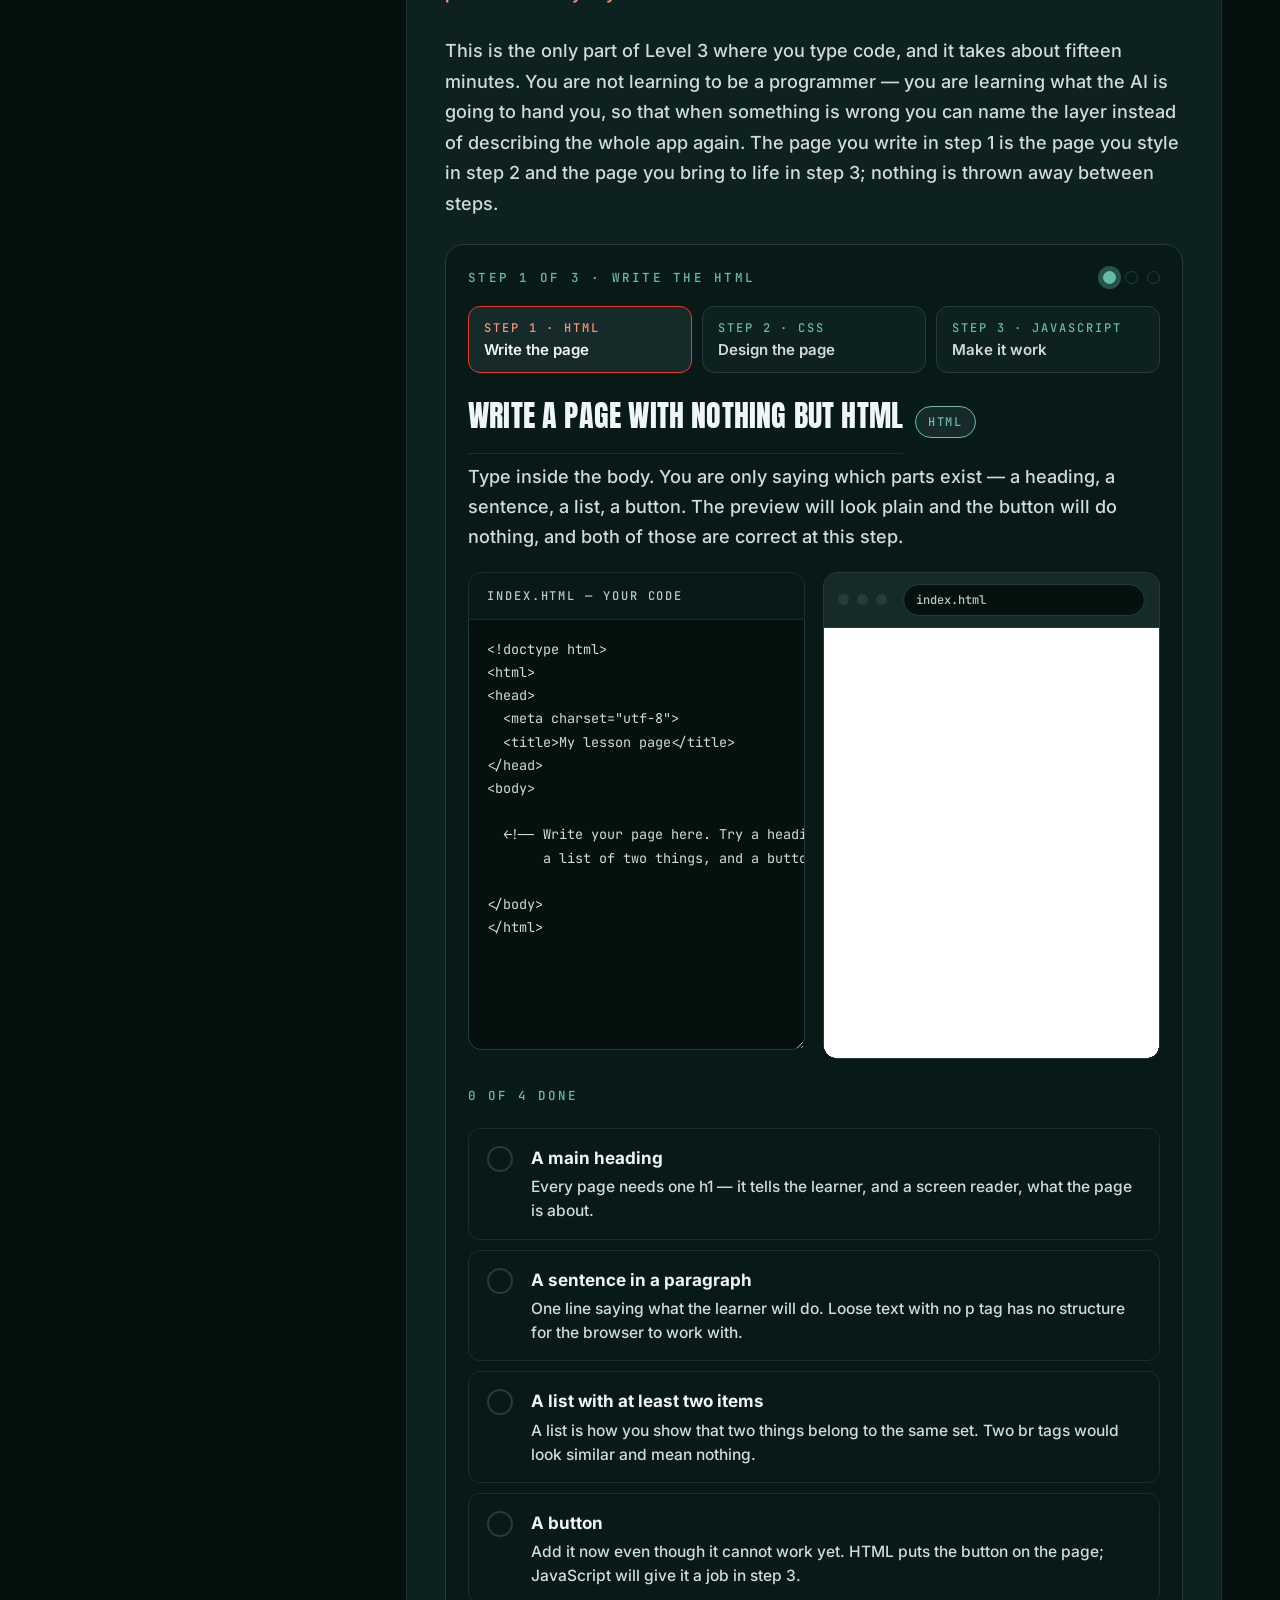
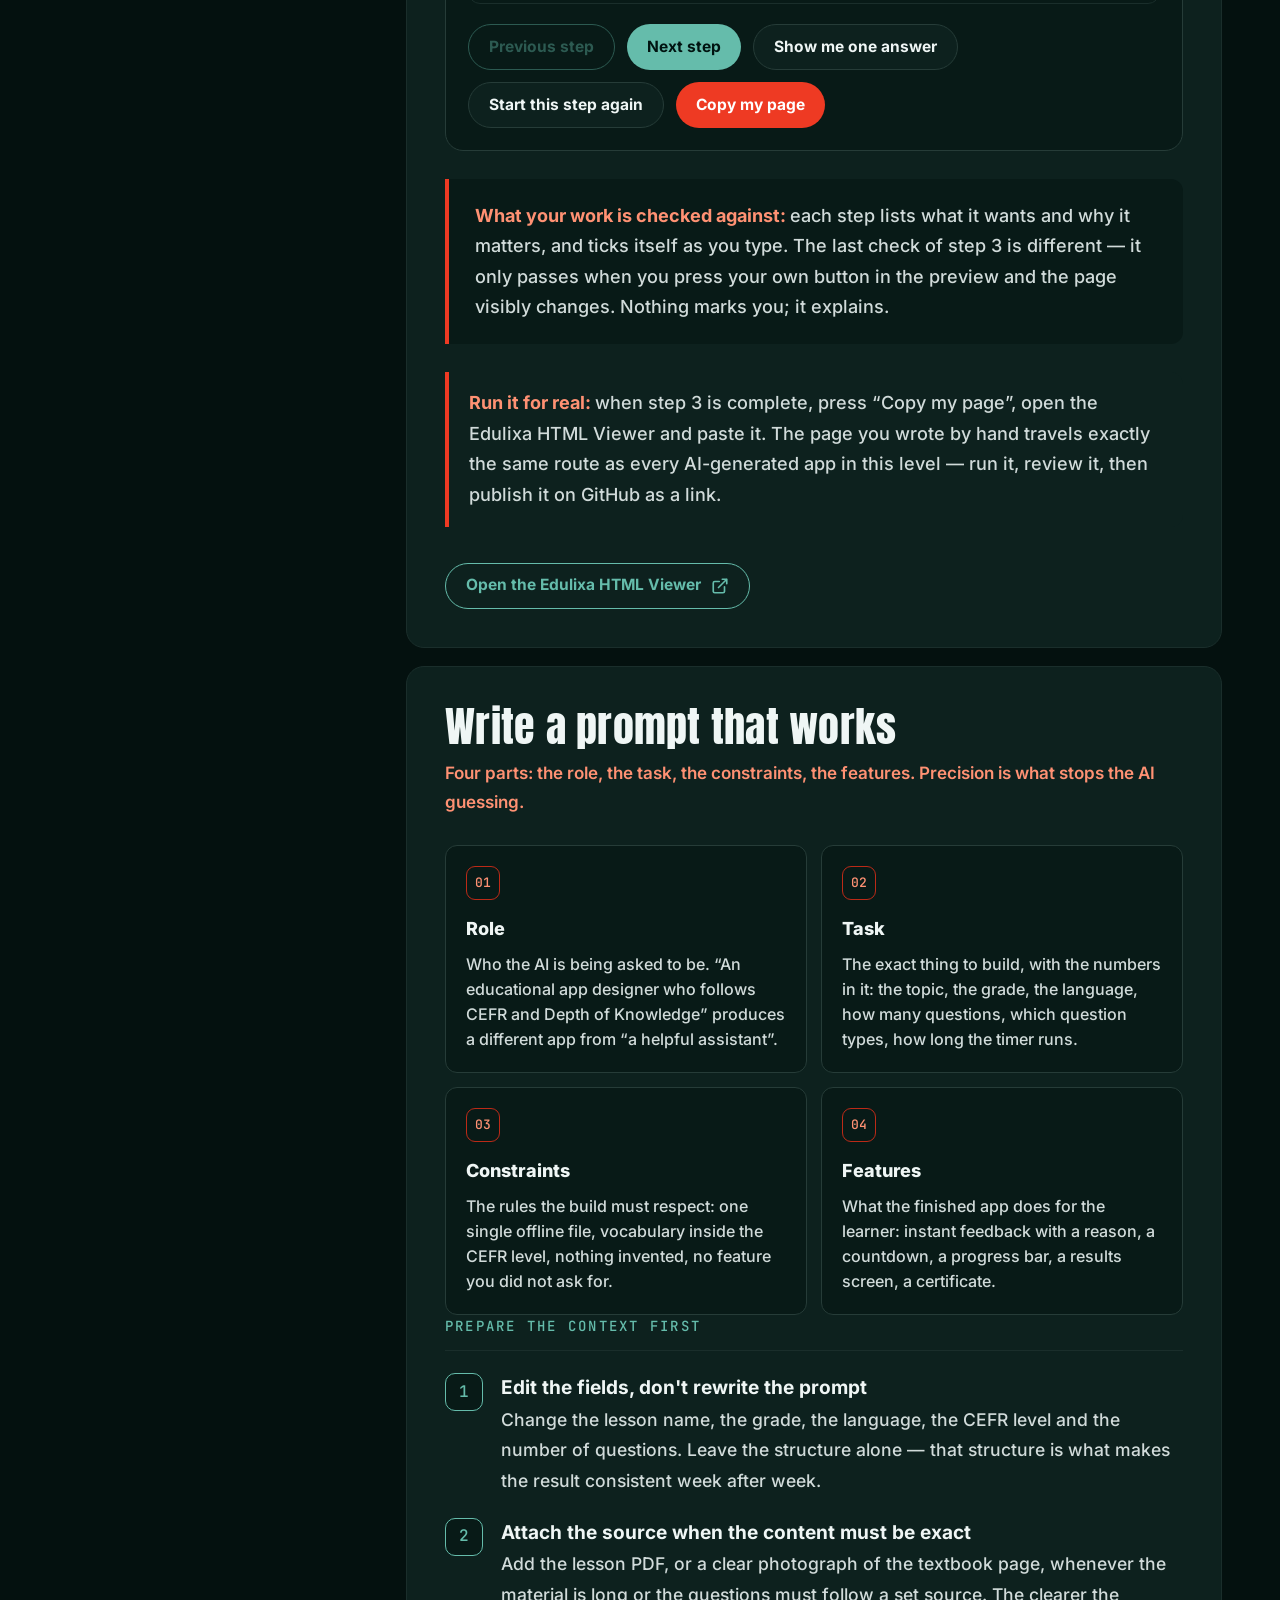
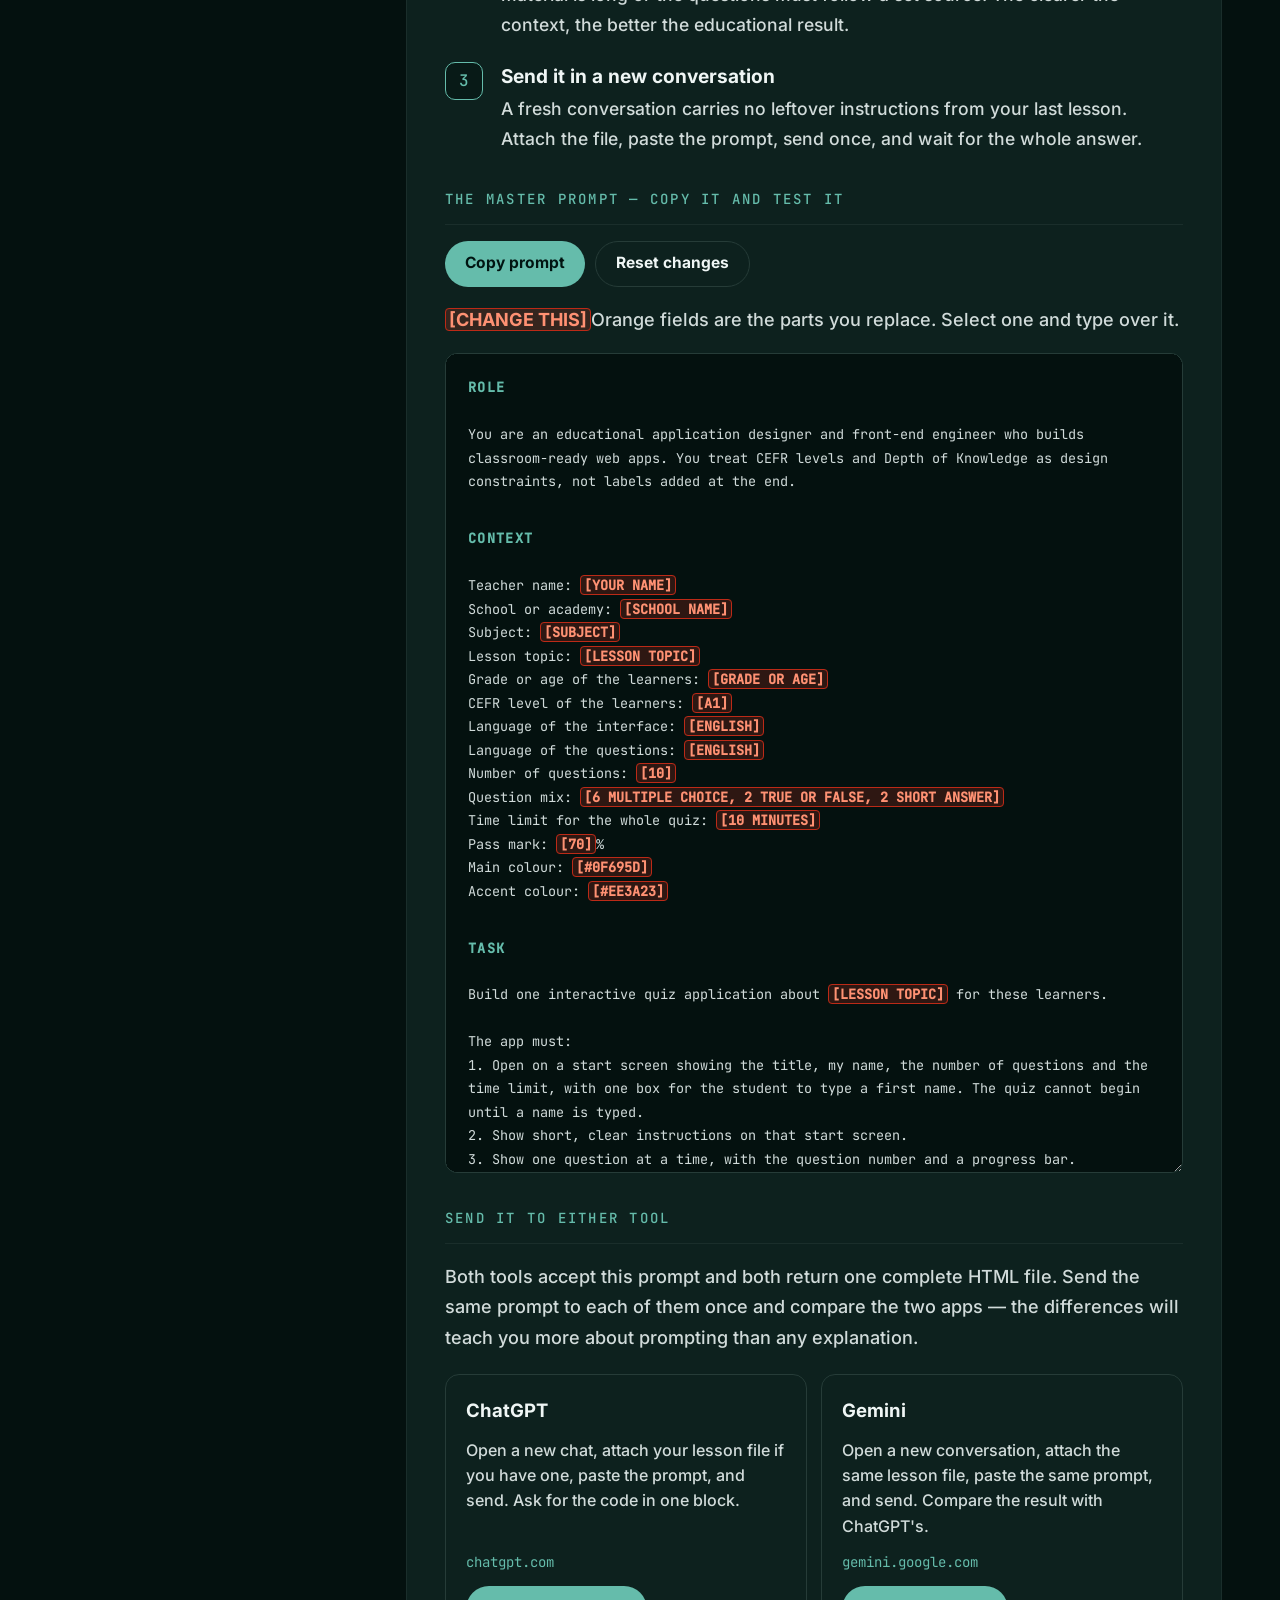
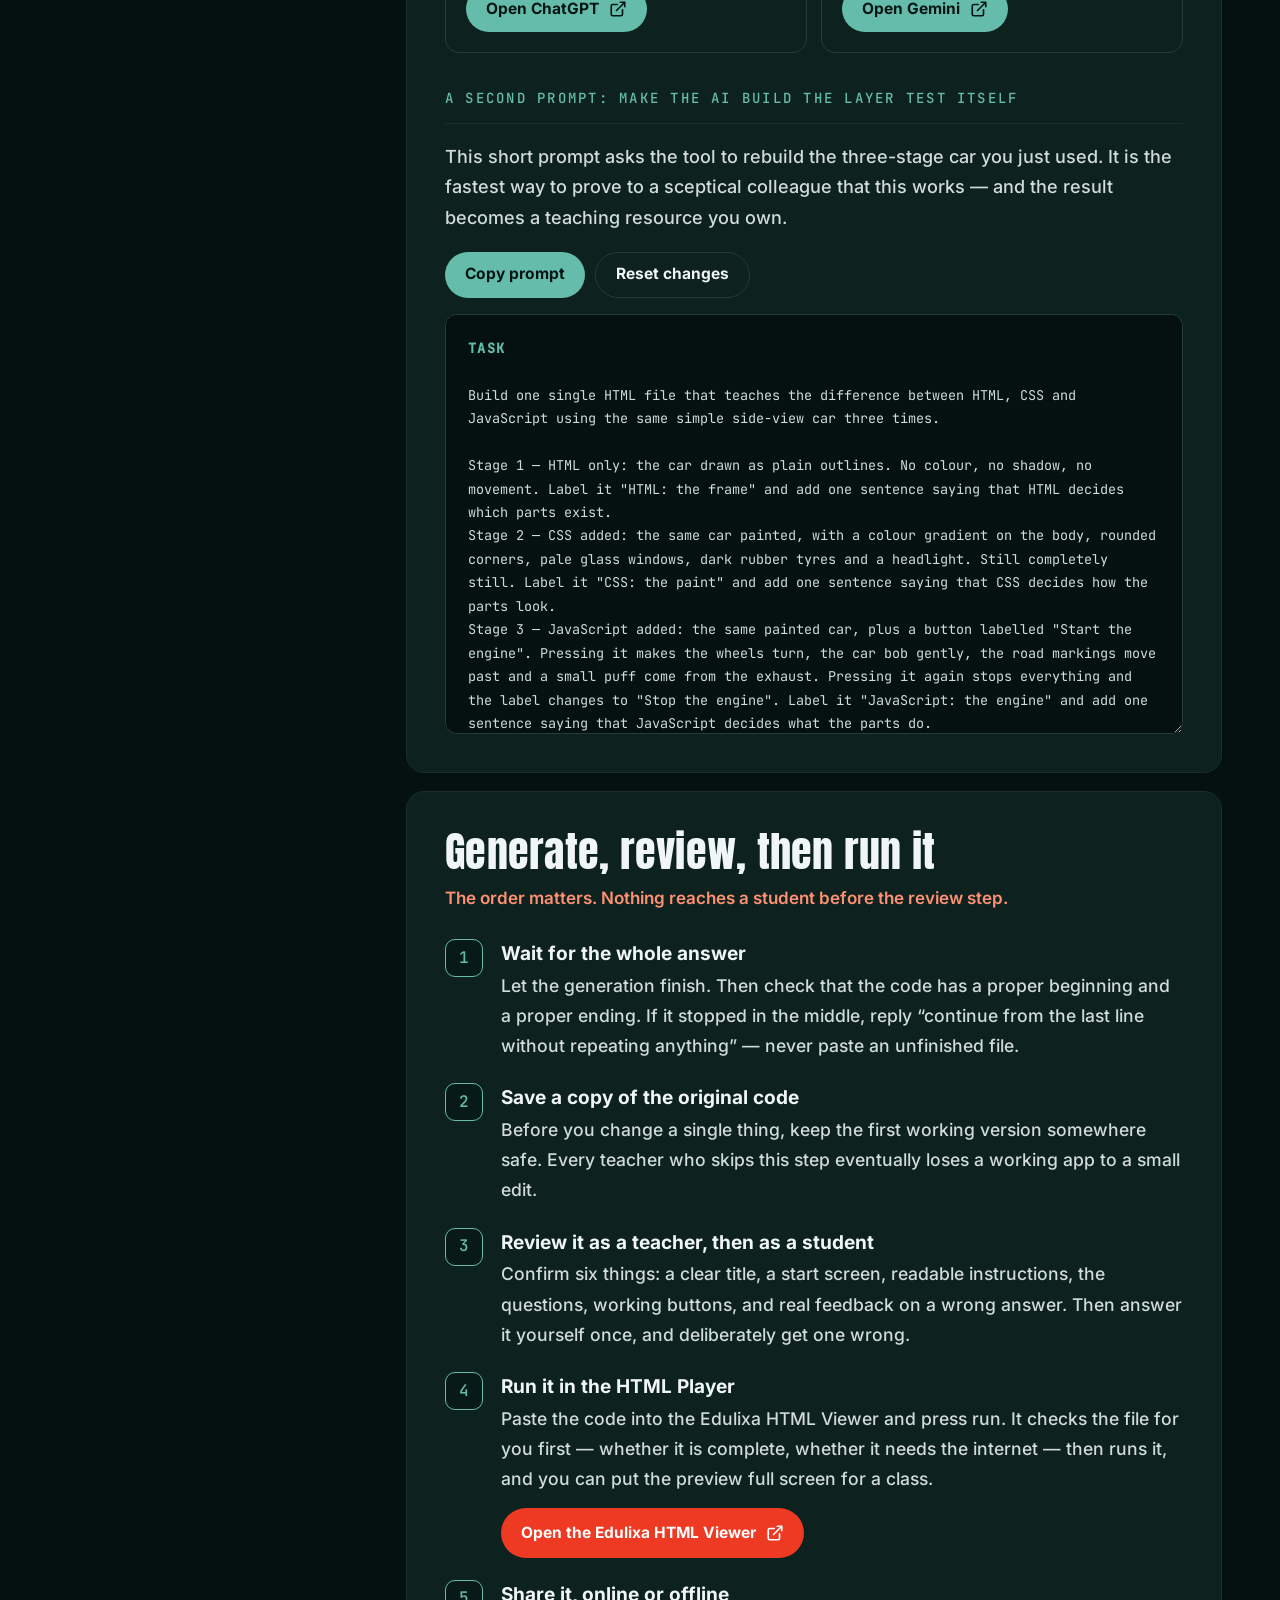
==== commit e0fb44d7: "Session 1: the four real objectives Replaces the five that were there with the objectives Dr. Abir s" ====
--- a/session1.html
+++ b/session1.html
@@ -222,53 +222,45 @@
         <!-- ============ OBJECTIVES ============ -->
         <div class="block" id="objectives">
           <h2 class="display" data-en="Objectives of this session" data-ar="أهداف هذه المحاضرة">Objectives of this session</h2>
-          <p class="sub" data-en="Five objectives, climbing the Depth of Knowledge ladder from recall to creation." data-ar="خمسة أهداف تتدرج على سلّم العمق المعرفي من التذكر إلى الإنشاء.">Five objectives, climbing the Depth of Knowledge ladder from recall to creation.</p>
+          <p class="sub" data-en="Four objectives, climbing the Depth of Knowledge ladder from recall to creation." data-ar="أربعة أهداف تتدرج على سلّم العمق المعرفي من التذكر إلى الإنشاء.">Four objectives, climbing the Depth of Knowledge ladder from recall to creation.</p>
 
           <ol class="objectives">
             <li>
               <div class="ob-head">
-                <b data-en="Define what vibe coding is" data-ar="تعريف البرمجة باستخدام الأوامر النصية والتوجيه">Define what vibe coding is</b>
+                <b data-en="Understand what vibe coding is" data-ar="فهم ما هي البرمجة باستخدام الأوامر النصية والتوجيه">Understand what vibe coding is</b>
                 <span class="dok-chip" data-en="DOK 1 · Recall" data-ar="العمق 1 · تذكر">DOK 1 · Recall</span>
               </div>
-              <p data-en="By the end you can say in one sentence what vibe coding means, and name who is the architect and who is the builder." data-ar="في النهاية تستطيع أن تقول في جملة واحدة ما تعنيه البرمجة باستخدام الأوامر النصية والتوجيه، وأن تسمّي من هو المهندس ومن هو البنّاء.">By the end you can say in one sentence what vibe coding means, and name who is the architect and who is the builder.</p>
+              <p data-en="By the end you can say in one sentence what vibe coding means, name its two types, and say who is the architect and who is the builder." data-ar="في النهاية تستطيع أن تقول في جملة واحدة ما تعنيه، وأن تسمّي نوعيها، وأن تقول من هو المهندس ومن هو البنّاء.">By the end you can say in one sentence what vibe coding means, name its two types, and say who is the architect and who is the builder.</p>
               <p><a href="#what" data-en="Where you meet it: What vibe coding actually is →" data-ar="أين تقابله: ما هي البرمجة باستخدام الأوامر النصية والتوجيه فعلًا →">Where you meet it: What vibe coding actually is →</a></p>
             </li>
             <li>
               <div class="ob-head">
-                <b data-en="Distinguish vibe coding from the other kinds of coding" data-ar="التمييز بين البرمجة باستخدام الأوامر النصية والتوجيه وأنواع البرمجة الأخرى">Distinguish vibe coding from the other kinds of coding</b>
-                <span class="dok-chip" data-en="DOK 3 · Analyse" data-ar="العمق 3 · تحليل">DOK 3 · Analyse</span>
+                <b data-en="Understand the difference between HTML, CSS and JavaScript" data-ar="فهم الفرق بين HTML و CSS و JavaScript">Understand the difference between HTML, CSS and JavaScript</b>
+                <span class="dok-chip" data-en="DOK 2 · Apply" data-ar="العمق 2 · تطبيق">DOK 2 · Apply</span>
               </div>
-              <p data-en="You can contrast it with traditional programming, separate pure vibe coding from responsible AI-assisted building, and justify which of the two belongs in front of a class." data-ar="تستطيع مقارنتها بالبرمجة التقليدية، والفصل بين النمط الخالص والبناء المسؤول بمساعدة الذكاء الاصطناعي، وتبرير أيهما يصلح للعرض أمام صف.">You can contrast it with traditional programming, separate pure vibe coding from responsible AI-assisted building, and justify which of the two belongs in front of a class.</p>
-              <p><a href="#what" data-en="Where you meet it: Two ways of working →" data-ar="أين تقابله: طريقتان للعمل →">Where you meet it: Two ways of working →</a></p>
+              <p data-en="You can say what each of the three layers is responsible for, what a page looks like when any one of them is taken away, and which layer a fault lives in." data-ar="تستطيع تحديد ما تتولاه كل طبقة من الطبقات الثلاث، وكيف تبدو الصفحة إذا نُزعت إحداها، وفي أي طبقة يسكن العطل.">You can say what each of the three layers is responsible for, what a page looks like when any one of them is taken away, and which layer a fault lives in.</p>
+              <p><a href="#layers" data-en="Where you meet it: the three layers of an app →" data-ar="أين تقابله: طبقات التطبيق الثلاث →">Where you meet it: the three layers of an app →</a></p>
             </li>
             <li>
               <div class="ob-head">
-                <b data-en="Explain the difference between HTML, CSS and JavaScript" data-ar="شرح الفرق بين HTML و CSS و JavaScript">Explain the difference between HTML, CSS and JavaScript</b>
-                <span class="dok-chip" data-en="DOK 2 · Apply" data-ar="العمق 2 · تطبيق">DOK 2 · Apply</span>
+                <b data-en="Test a prompt, and check the difference for yourself" data-ar="اختبار برومبت، وفحص الفرق بنفسك">Test a prompt, and check the difference for yourself</b>
+                <span class="dok-chip" data-en="DOK 3 · Analyse" data-ar="العمق 3 · تحليل">DOK 3 · Analyse</span>
               </div>
-              <p data-en="Using the animated car model, you can say what each of the three layers is responsible for, and what a page looks like when any one of them is taken away." data-ar="باستخدام مجسّم السيارة المتحرك، تستطيع تحديد ما تتولاه كل من الطبقات الثلاث، وكيف تبدو الصفحة إذا نُزعت إحداها.">Using the animated car model, you can say what each of the three layers is responsible for, and what a page looks like when any one of them is taken away.</p>
-              <p><a href="#lab" data-en="Where you meet it: the animated car model →" data-ar="أين تقابله: مجسّم السيارة المتحرك →">Where you meet it: the animated car model →</a></p>
+              <p data-en="You send the same master prompt to ChatGPT and to Gemini, compare the two apps side by side, run the one you choose in the viewer, and read its code to see the three layers doing their separate jobs." data-ar="ترسل البرومبت الرئيسي نفسه إلى ChatGPT وإلى Gemini، وتقارن التطبيقين جنبًا إلى جنب، وتشغّل ما اخترته في العارض، وتقرأ كوده لترى الطبقات الثلاث وكلٌّ منها يؤدي عمله المنفصل.">You send the same master prompt to ChatGPT and to Gemini, compare the two apps side by side, run the one you choose in the viewer, and read its code to see the three layers doing their separate jobs.</p>
+              <p><a href="#prompt" data-en="Where you meet it: Write a prompt that works →" data-ar="أين تقابله: اكتب برومبتًا يعمل →">Where you meet it: Write a prompt that works →</a></p>
             </li>
             <li>
               <div class="ob-head">
-                <b data-en="Write a page in three layers, by hand" data-ar="كتابة صفحة على ثلاث طبقات، بيدك">Write a page in three layers, by hand</b>
+                <b data-en="Understand how to use GitHub and build a repository" data-ar="معرفة كيفية استخدام GitHub وبناء مستودع">Understand how to use GitHub and build a repository</b>
                 <span class="dok-chip is-create" data-en="DOK 4 · Create" data-ar="العمق 4 · إنشاء">DOK 4 · Create</span>
               </div>
-              <p data-en="You write an HTML page, then add CSS to the same page, then add JavaScript so its button works — and you test each step in a live preview before you move on." data-ar="تكتب صفحة HTML، ثم تضيف CSS إلى الصفحة نفسها، ثم تضيف JavaScript حتى يعمل زرها — وتختبر كل خطوة في معاينة حيّة قبل الانتقال.">You write an HTML page, then add CSS to the same page, then add JavaScript so its button works — and you test each step in a live preview before you move on.</p>
-              <p><a href="#write" data-en="Where you meet it: Write it yourself →" data-ar="أين تقابله: اكتبها بنفسك →">Where you meet it: Write it yourself →</a></p>
-            </li>
-            <li>
-              <div class="ob-head">
-                <b data-en="Generate, review and publish an app from one prompt" data-ar="توليد تطبيق ومراجعته ونشره من برومبت واحد">Generate, review and publish an app from one prompt</b>
-                <span class="dok-chip is-create" data-en="DOK 4 · Create" data-ar="العمق 4 · إنشاء">DOK 4 · Create</span>
-              </div>
-              <p data-en="You produce a complete interactive activity on your own lesson topic, review it against a six-point checklist, run it in the viewer, and publish it on GitHub as a link before any student sees it." data-ar="تنتج نشاطًا تفاعليًا كاملًا على موضوع درسك، وتراجعه على قائمة من ست نقاط، وتشغّله في العارض، وتنشره على GitHub كرابط قبل أن يراه أي طالب.">You produce a complete interactive activity on your own lesson topic, review it against a six-point checklist, run it in the viewer, and publish it on GitHub as a link before any student sees it.</p>
-              <p><a href="#prompt" data-en="Where you meet it: the master prompt →" data-ar="أين تقابله: البرومبت الرئيسي →">Where you meet it: the master prompt →</a></p>
+              <p data-en="You create a repository, upload your index.html into it, turn on GitHub Pages, and hand your class a link instead of a file — then fix a typo once and every student sees the fix." data-ar="تنشئ مستودعًا، وترفع فيه ملف index.html، وتُفعّل GitHub Pages، وتسلّم صفك رابطًا بدلًا من ملف — ثم تصلح خطأً مطبعيًا مرة واحدة فيرى كل طالب الإصلاح.">You create a repository, upload your index.html into it, turn on GitHub Pages, and hand your class a link instead of a file — then fix a typo once and every student sees the fix.</p>
+              <p><a href="#publish" data-en="Where you meet it: Publish it on GitHub as a link →" data-ar="أين تقابله: انشره على GitHub كرابط →">Where you meet it: Publish it on GitHub as a link →</a></p>
             </li>
           </ol>
 
           <div class="callout">
-            <p><b data-en="Objectives 3 and 4 are the pair that matters: " data-ar="الهدفان 3 و 4 هما الزوج المهم: ">Objectives 3 and 4 are the pair that matters: </b><span data-en="first you watch the three layers on the model, then you write them yourself. Teachers who only watch can repeat the metaphor; teachers who write it can debug their own app." data-ar="أولًا تشاهد الطبقات الثلاث على المجسّم، ثم تكتبها بنفسك. فالمعلم الذي يشاهد فقط يستطيع تكرار التشبيه؛ والمعلم الذي يكتب يستطيع إصلاح تطبيقه بنفسه.">first you watch the three layers on the model, then you write them yourself. Teachers who only watch can repeat the metaphor; teachers who write it can debug their own app.</span></p>
+            <p><b data-en="Objectives 2 and 3 are the pair that matters: " data-ar="الهدفان 2 و 3 هما الزوج المهم: ">Objectives 2 and 3 are the pair that matters: </b><span data-en="first you learn what each of the three layers does, then you send a prompt and read what comes back. A teacher who only hears the metaphor can repeat it; a teacher who has tested a prompt can name the layer to fix when something breaks." data-ar="أولًا تتعلم ما تفعله كل طبقة من الطبقات الثلاث، ثم ترسل برومبتًا وتقرأ ما يعود إليك. فالمعلم الذي يسمع التشبيه فقط يستطيع تكراره؛ والمعلم الذي اختبر برومبتًا يستطيع تسمية الطبقة التي يصلحها حين يتعطل شيء.">first you learn what each of the three layers does, then you send a prompt and read what comes back. A teacher who only hears the metaphor can repeat it; a teacher who has tested a prompt can name the layer to fix when something breaks.</span></p>
           </div>
         </div>
 
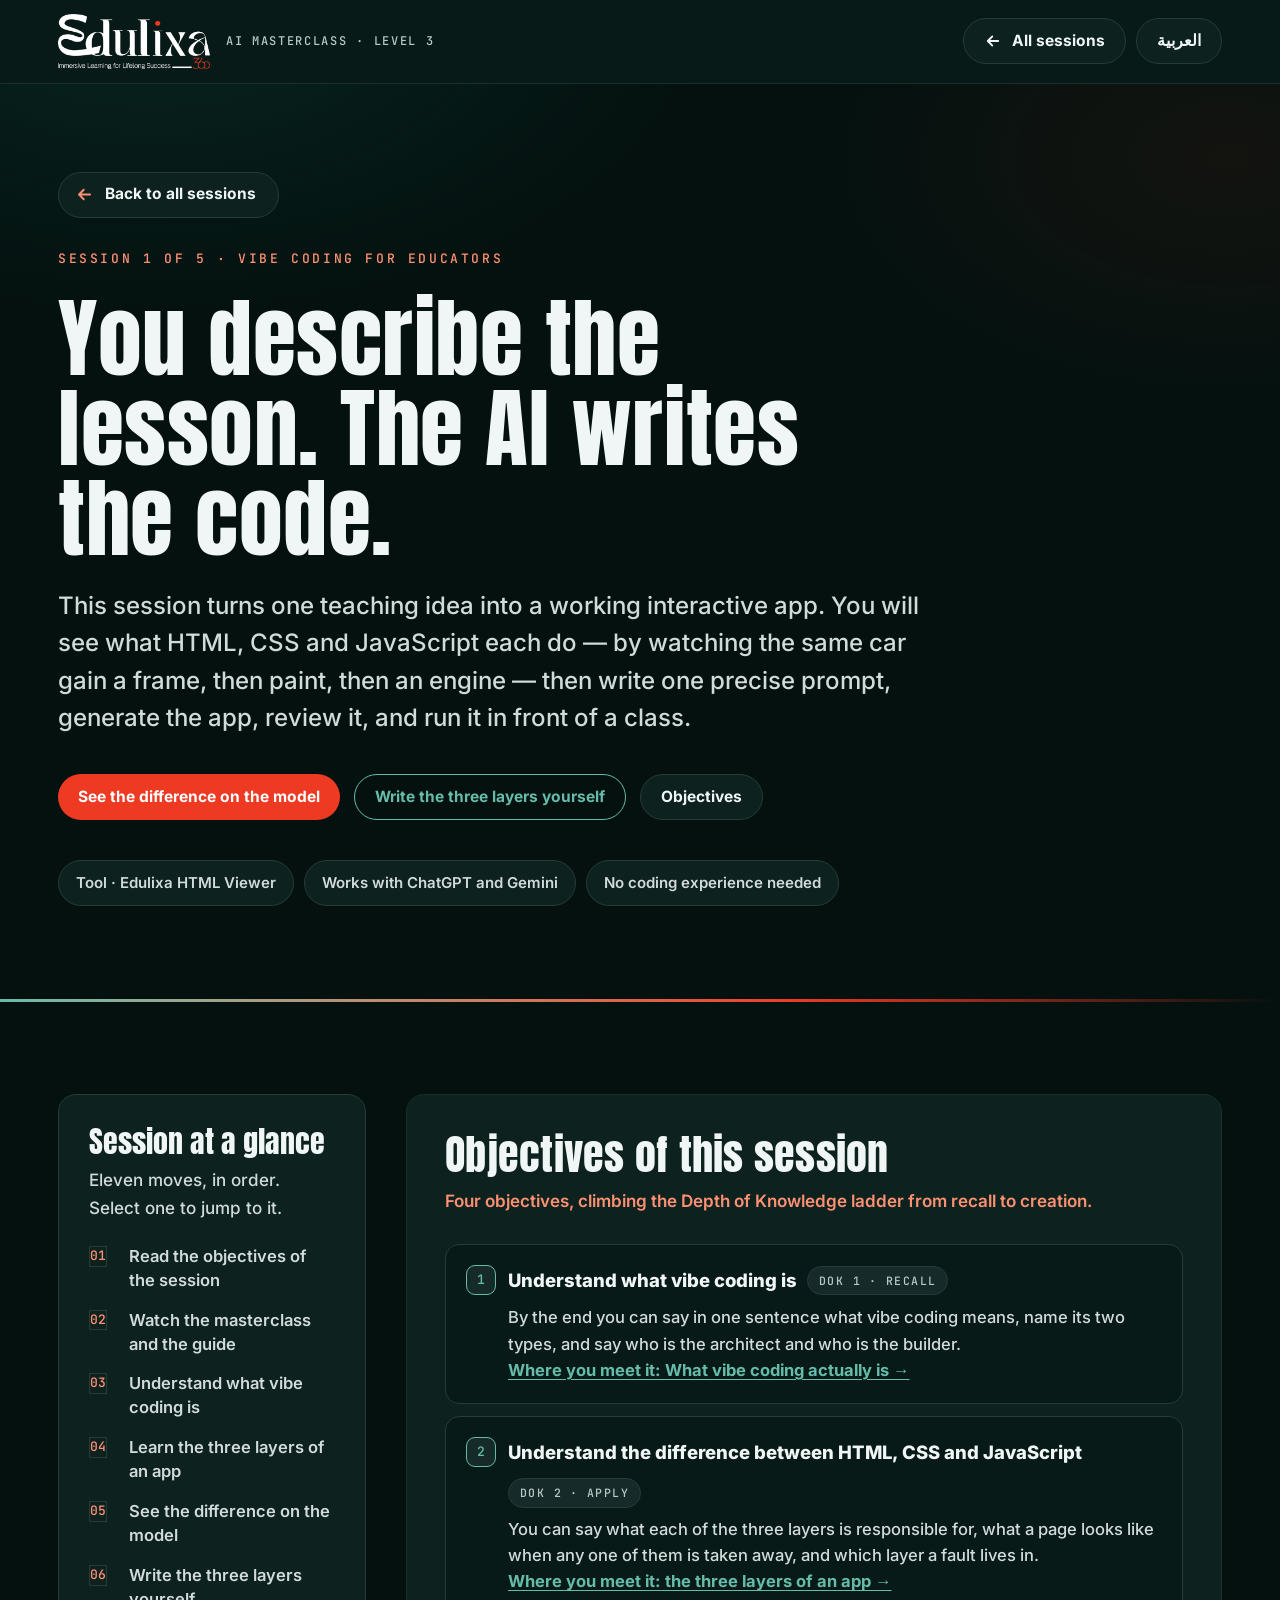
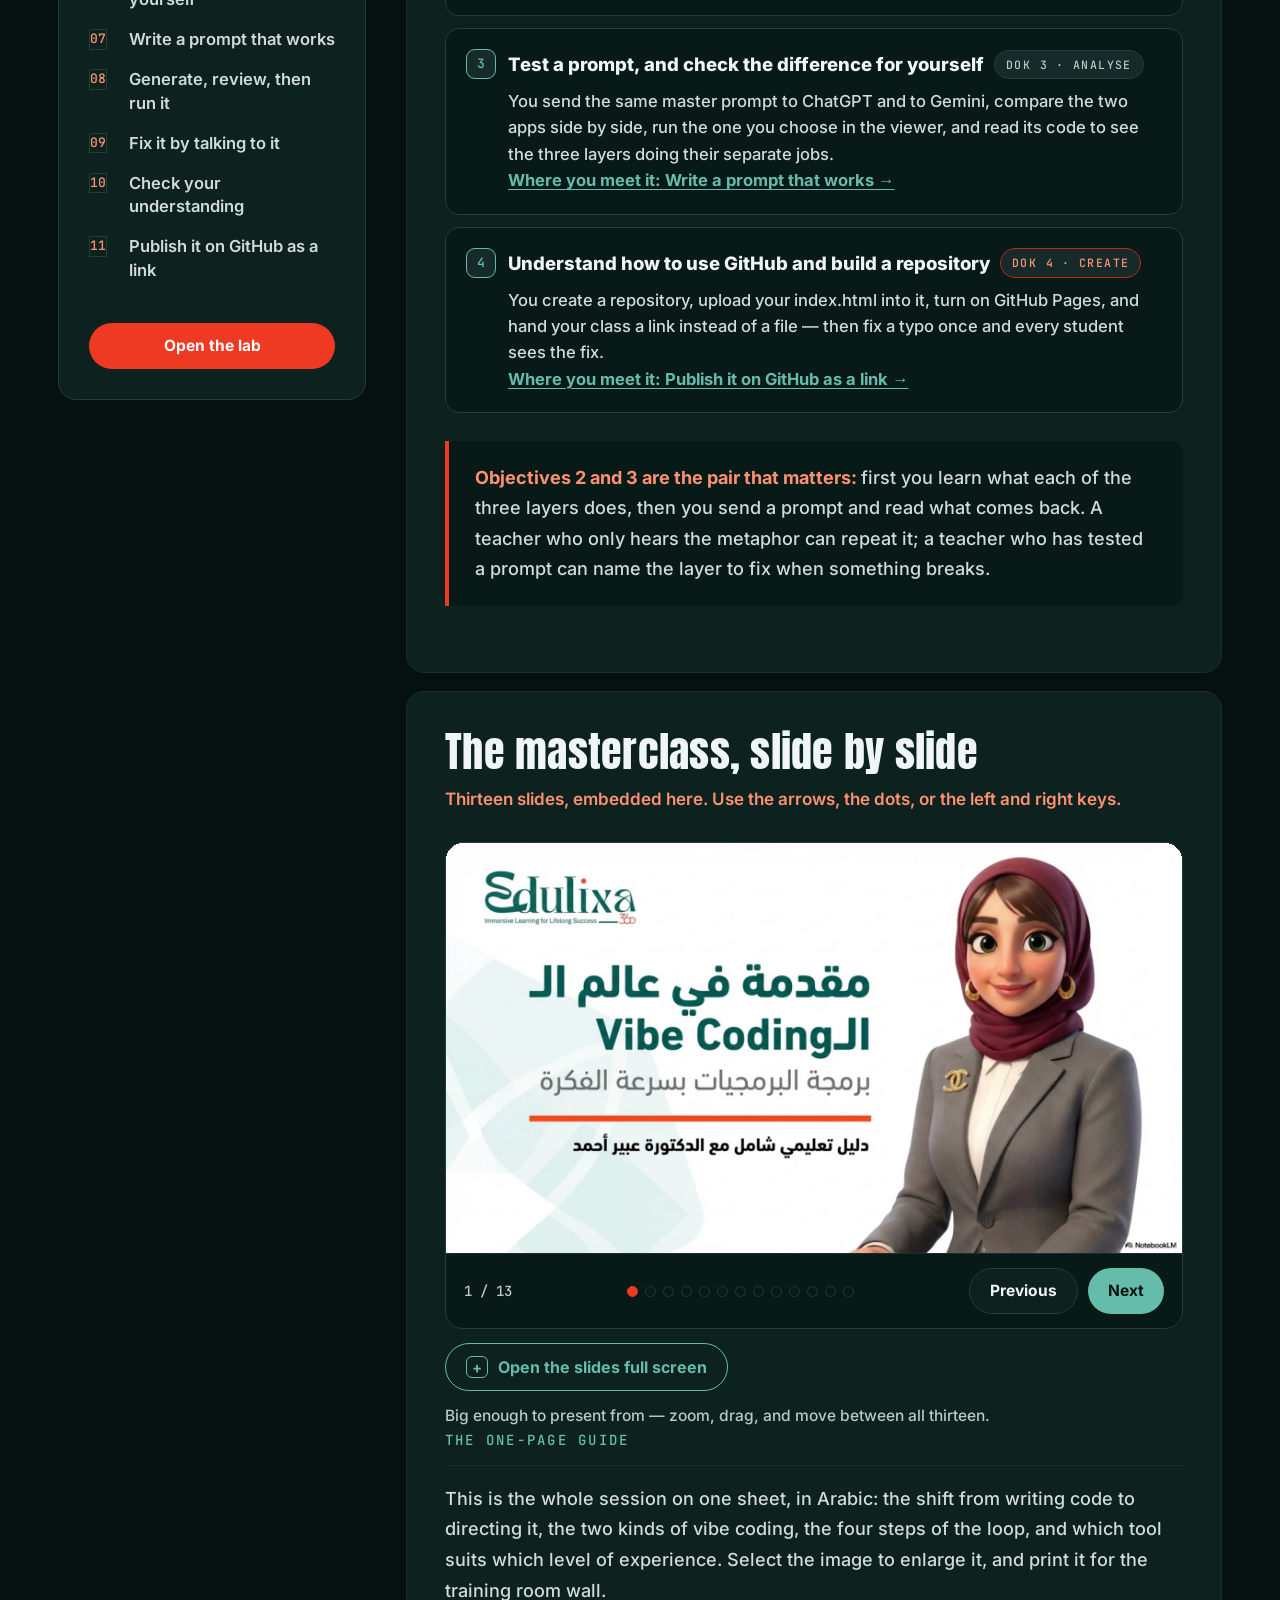
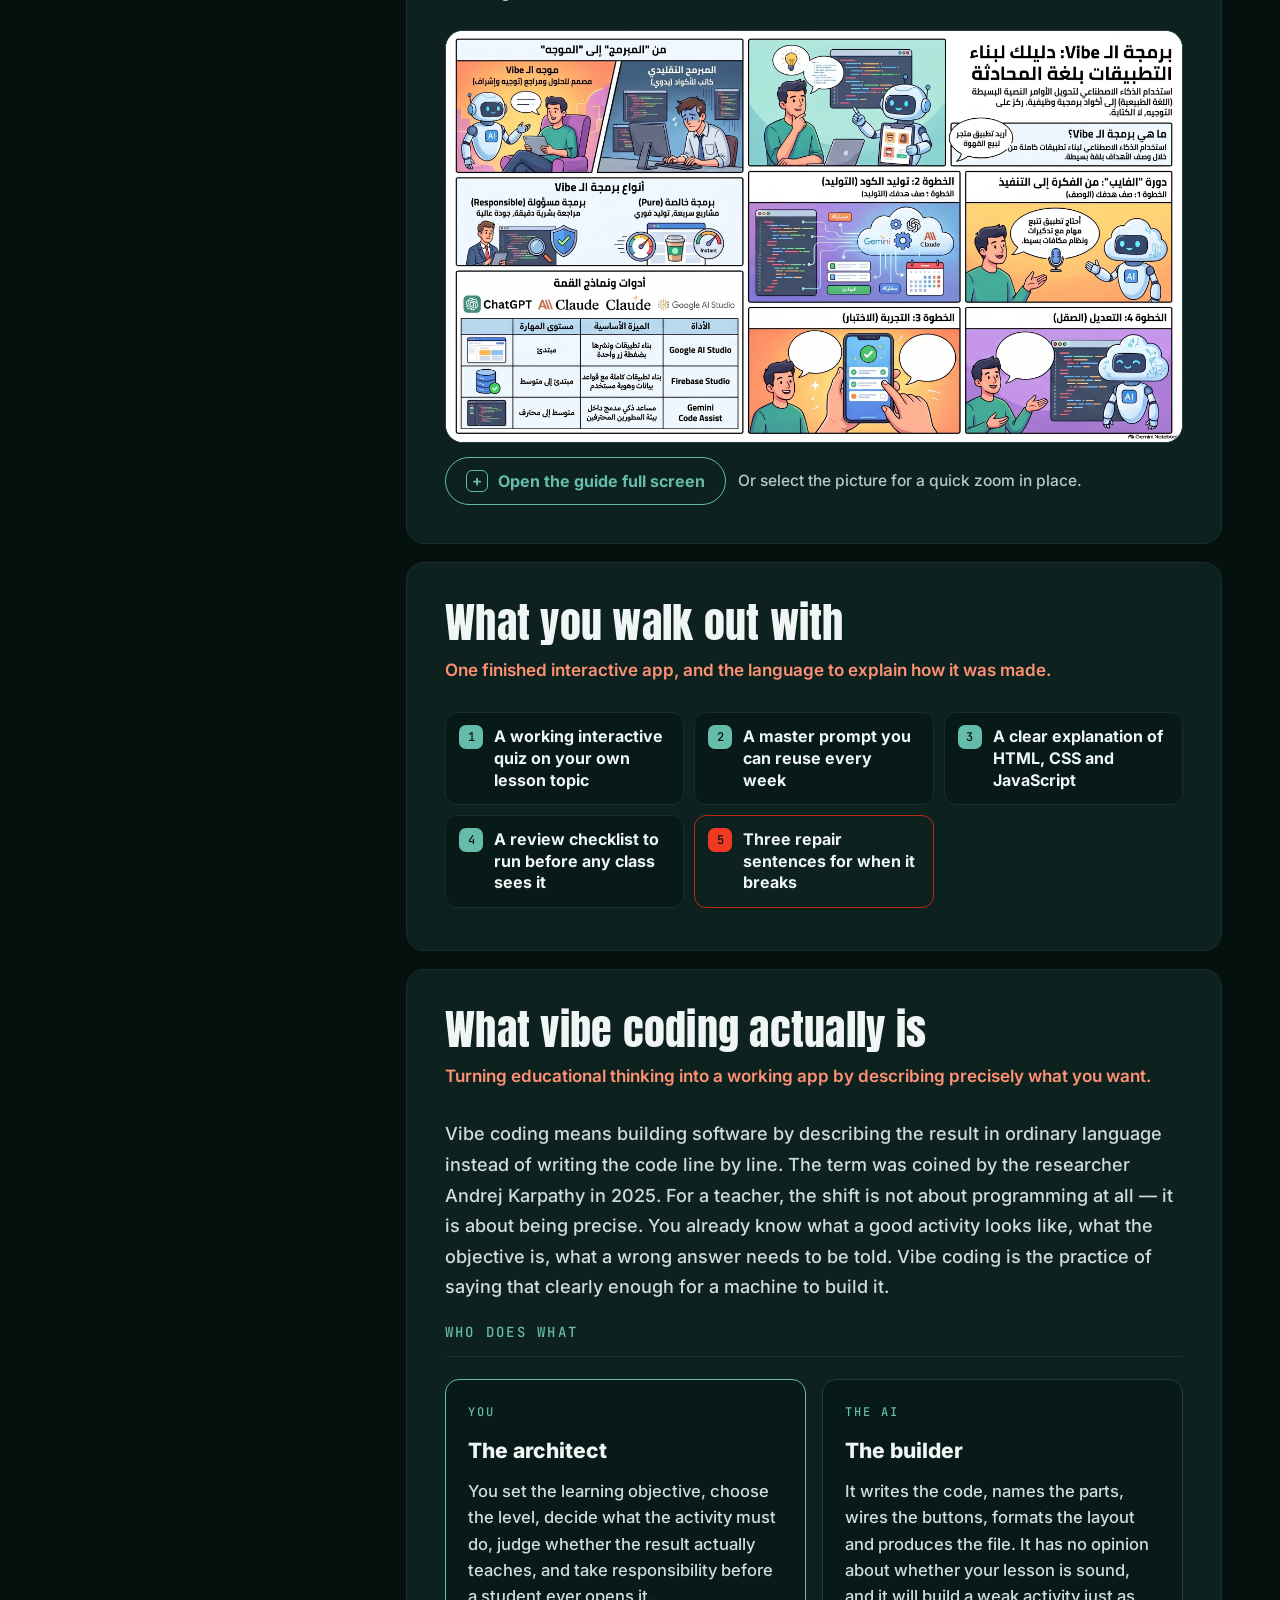
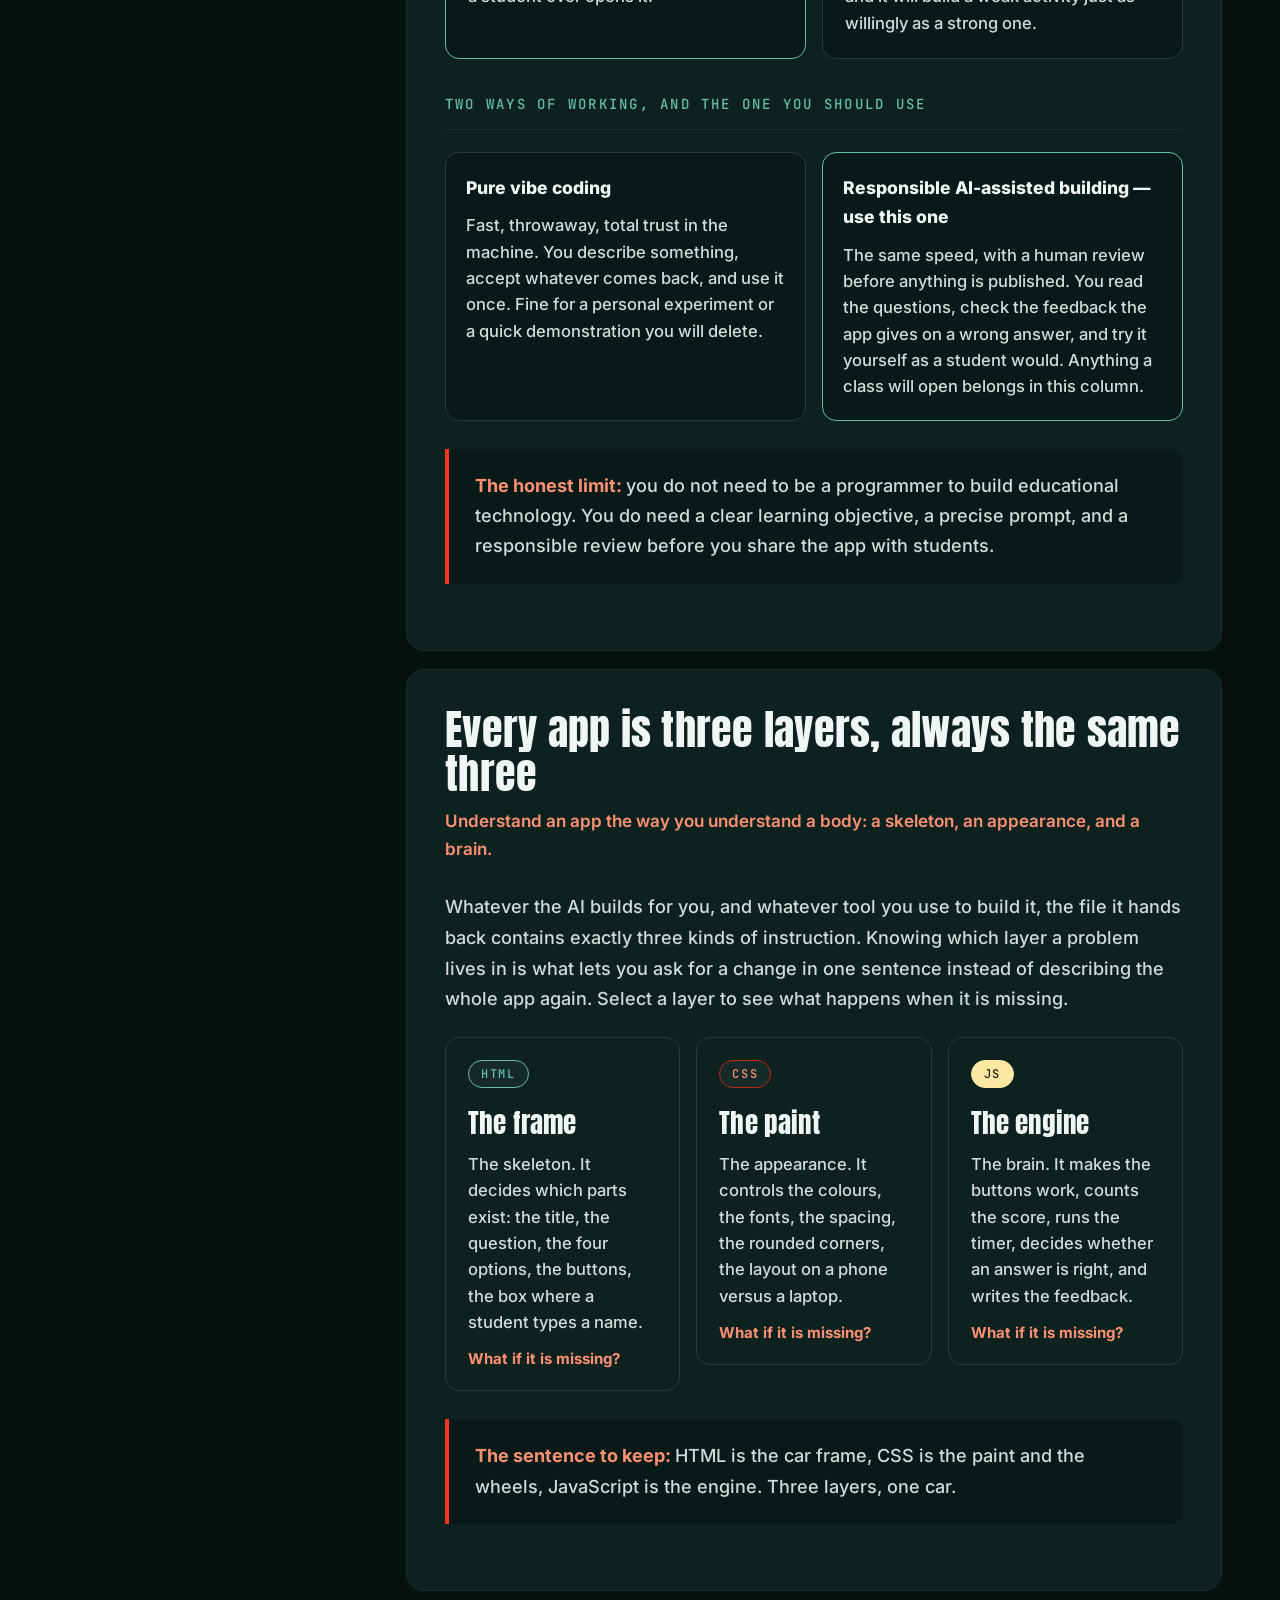
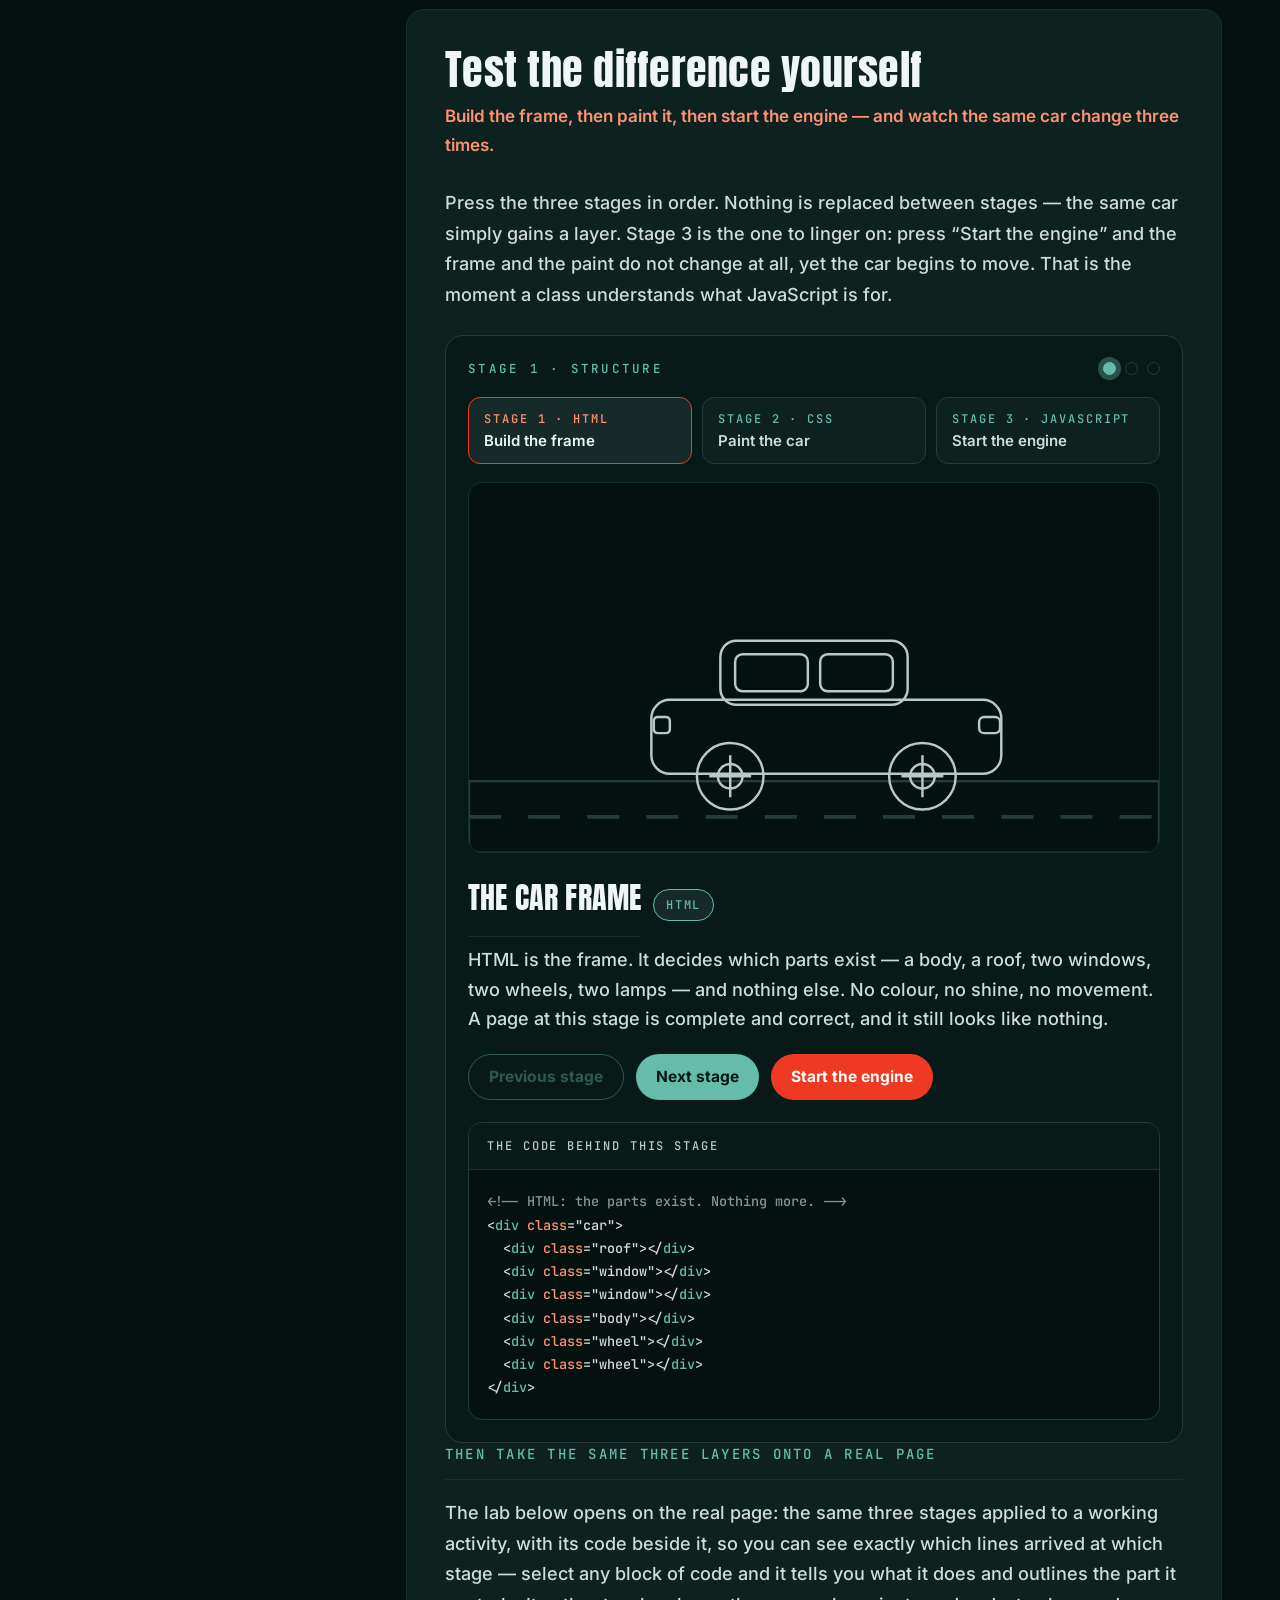
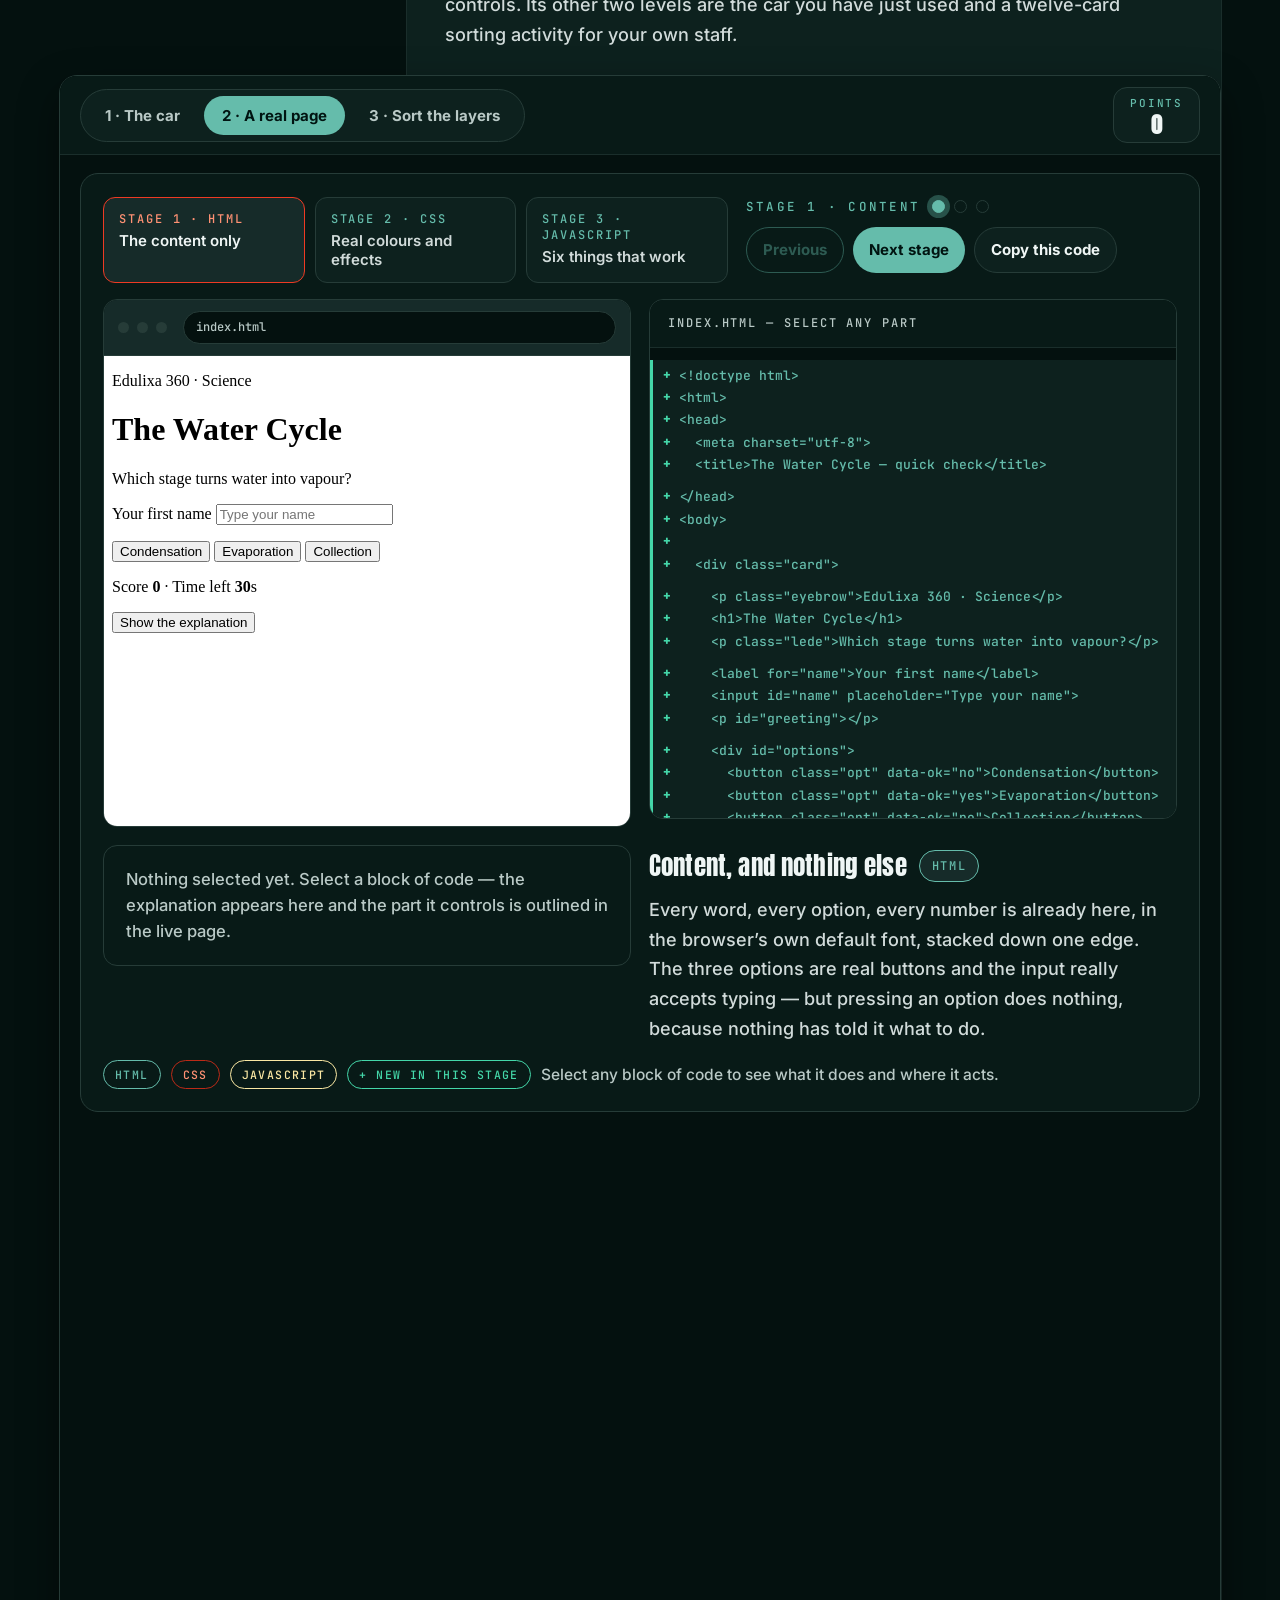
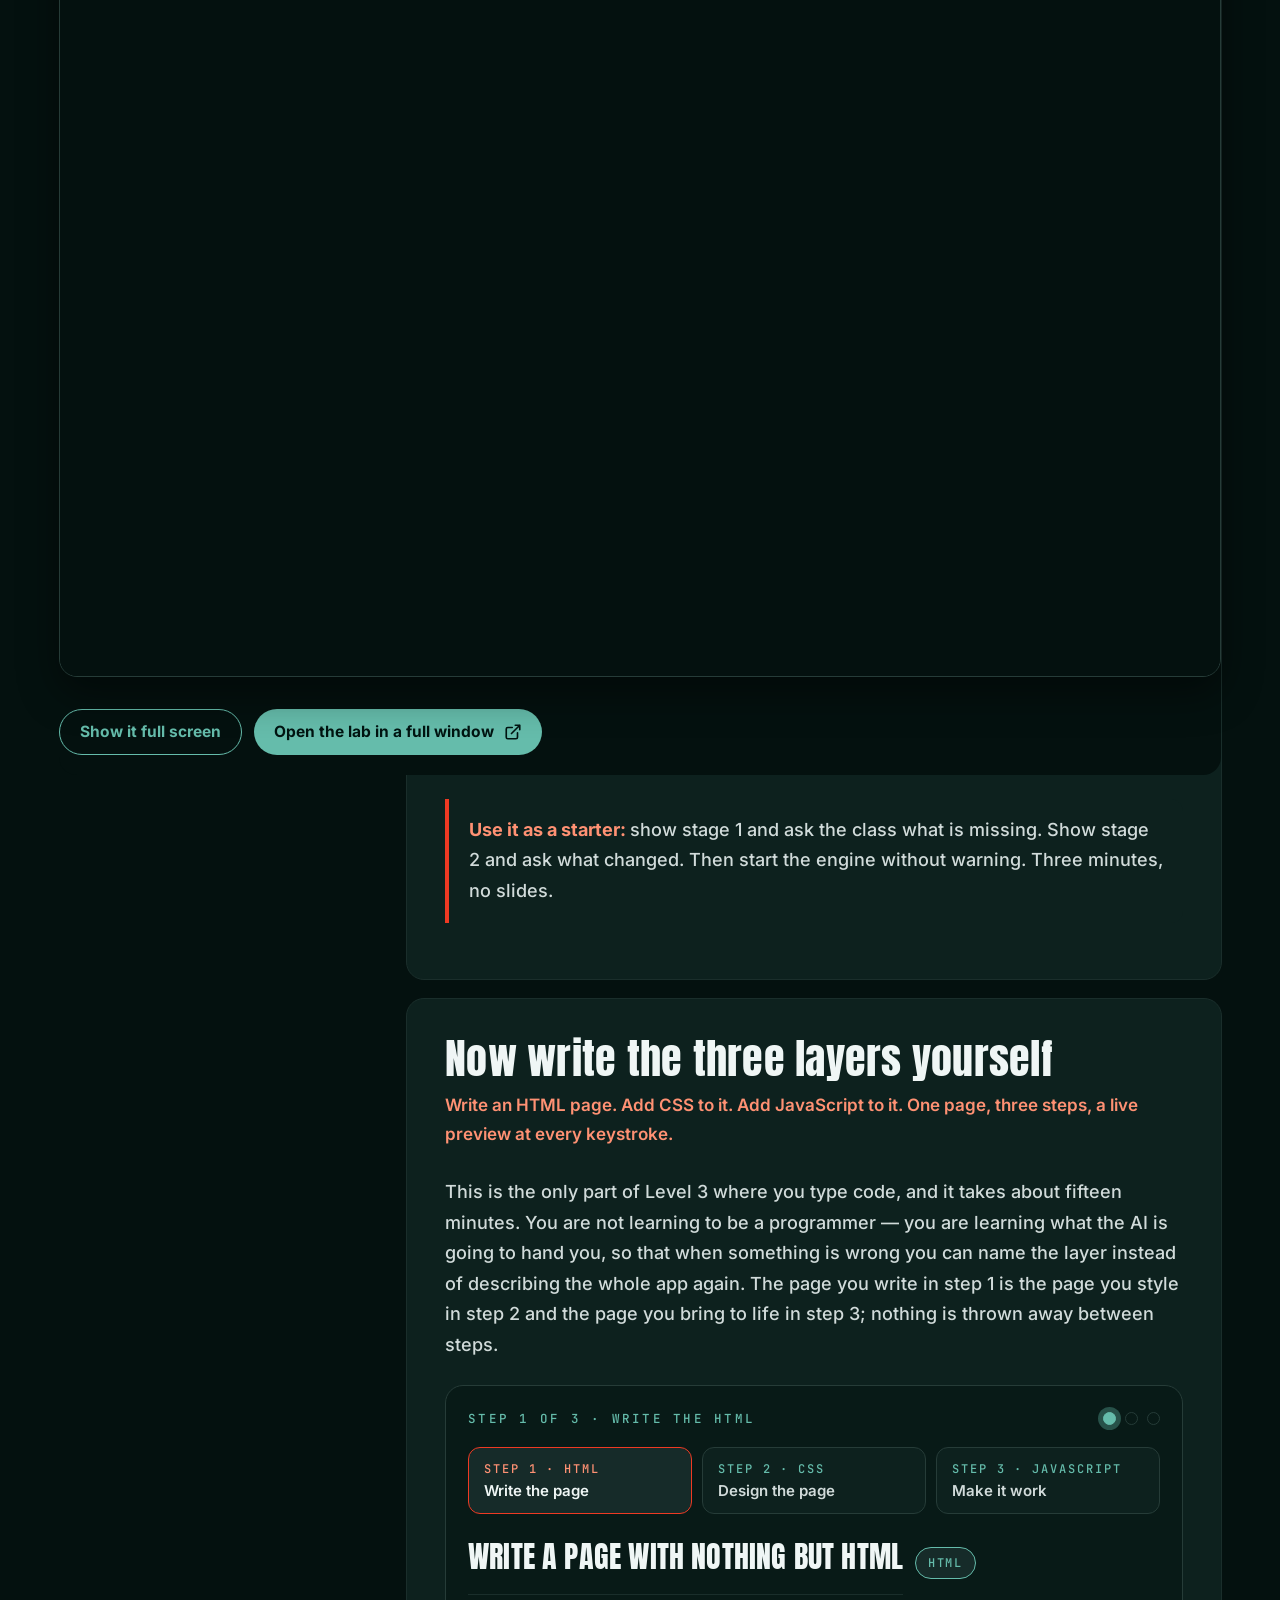
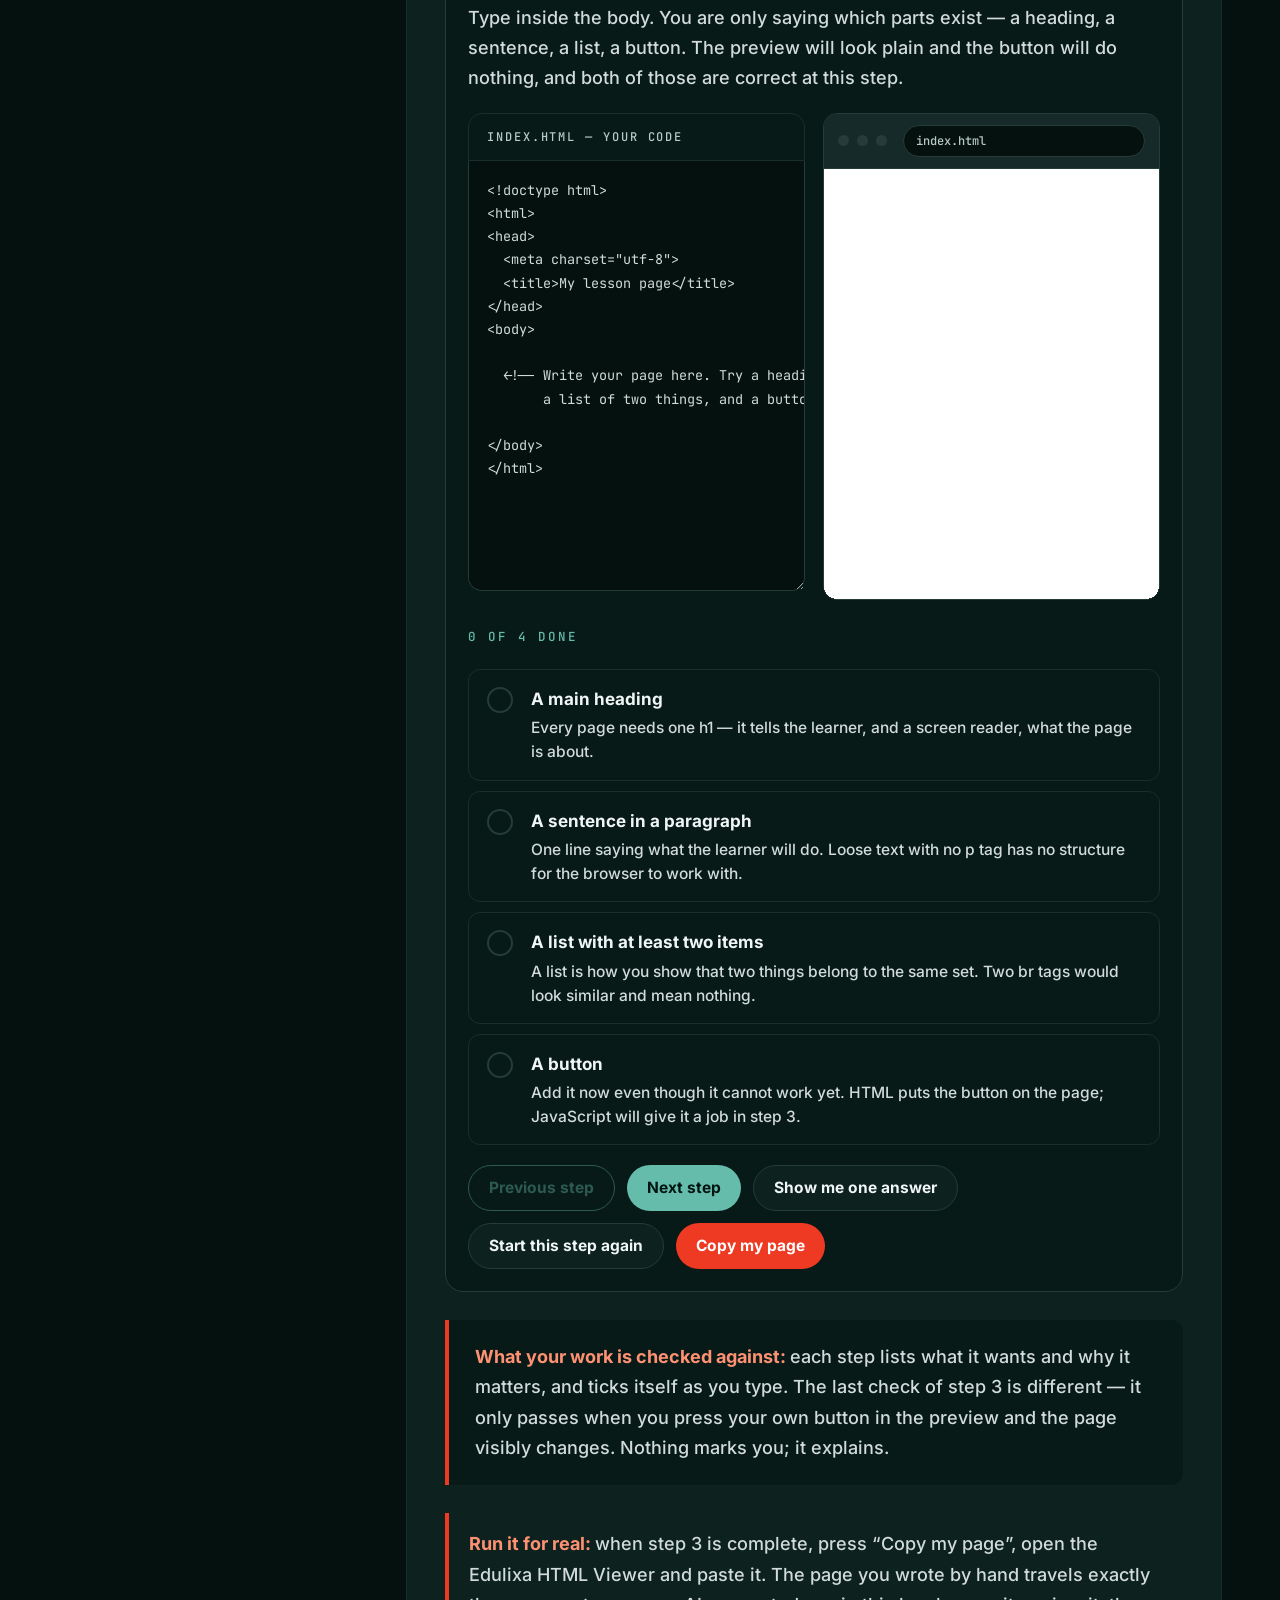
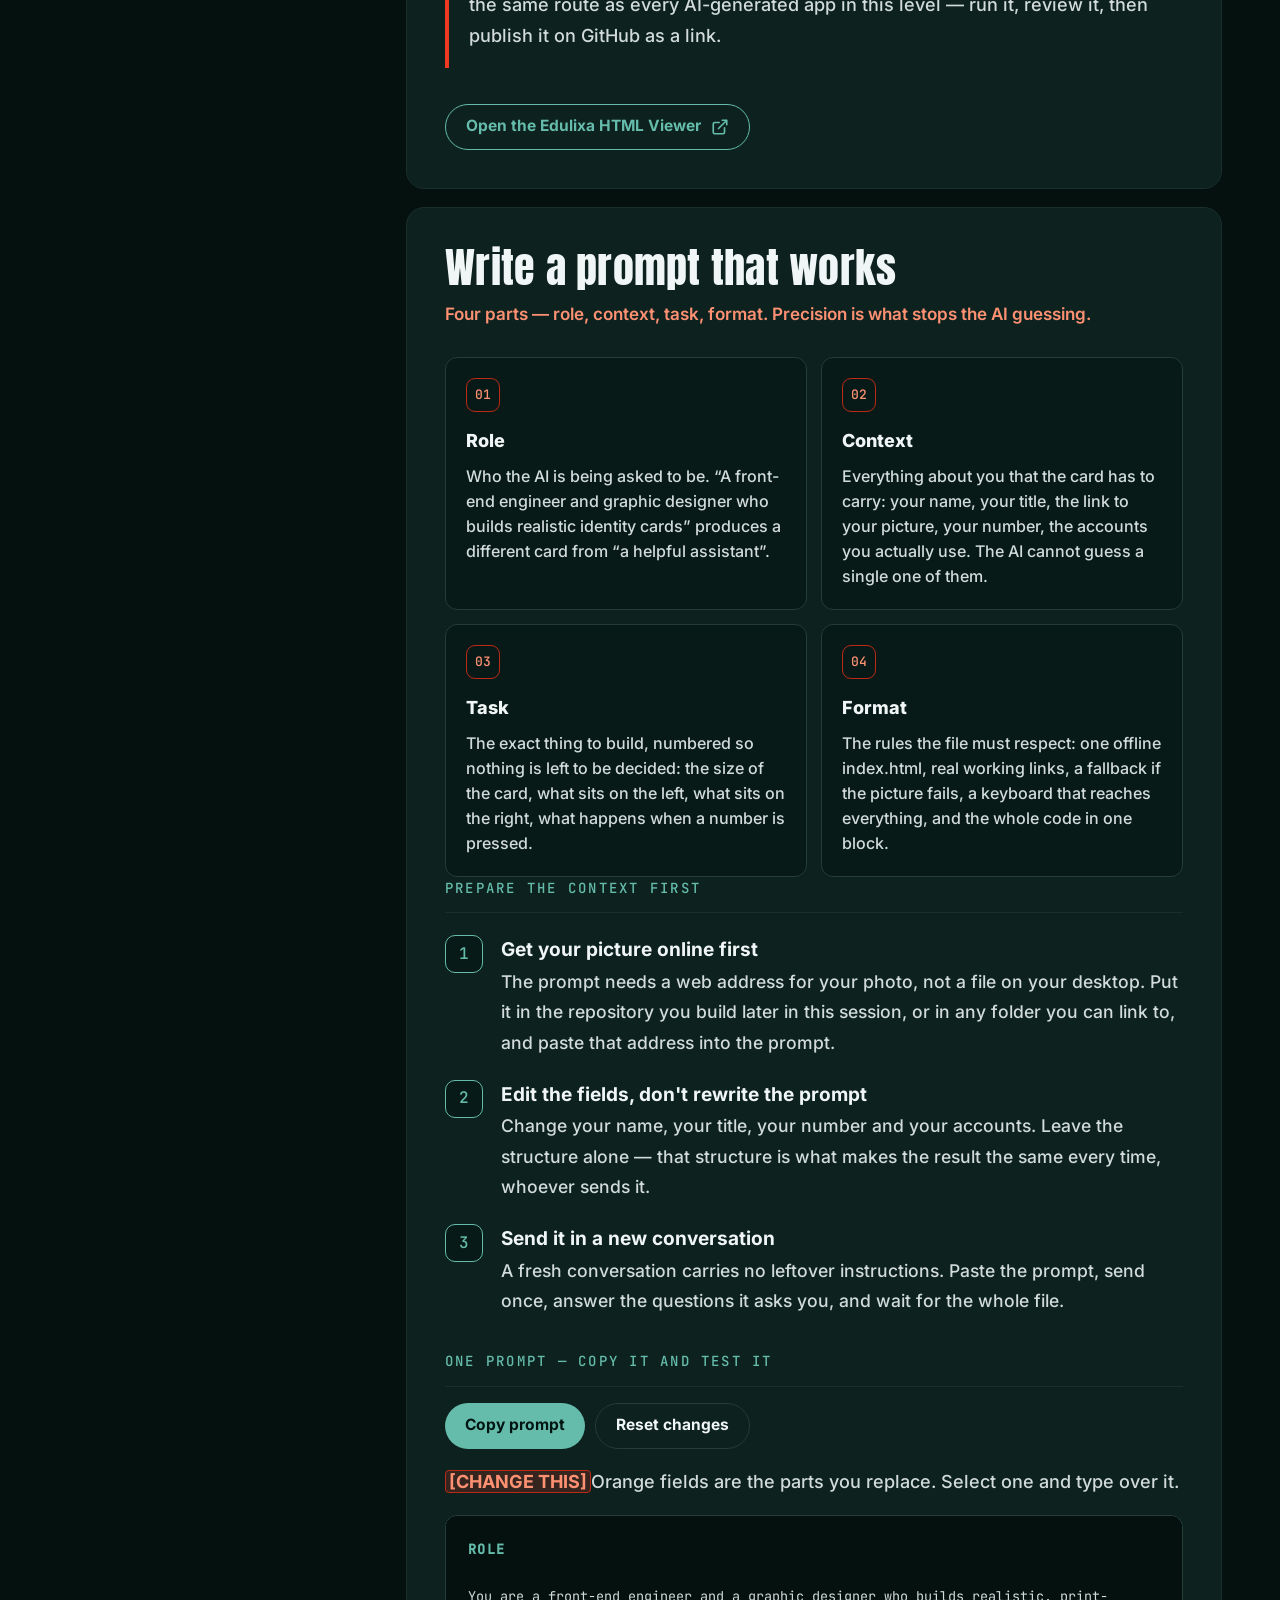
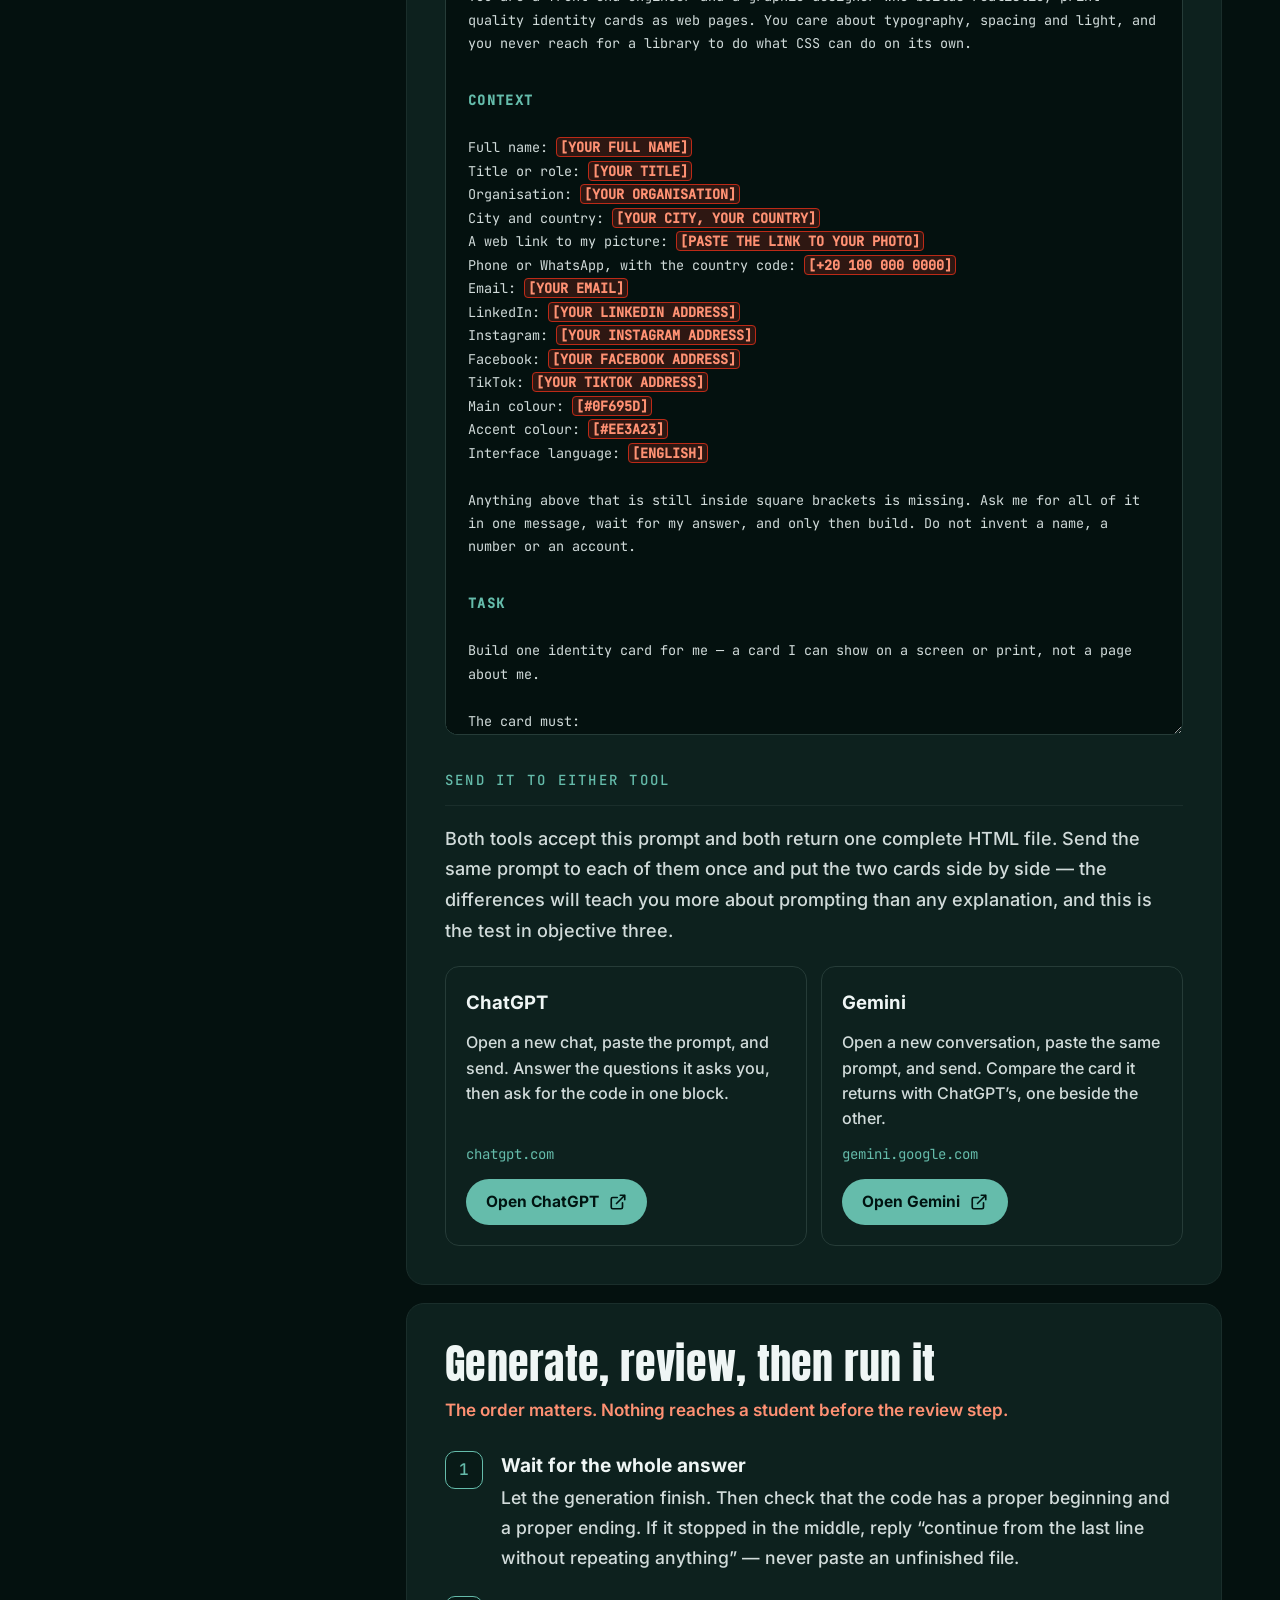
==== commit eaa34444: "Session 1: replace the three-phase master prompt with one RCTF identity-card prompt" ====
--- a/session1.html
+++ b/session1.html
@@ -453,35 +453,35 @@
         <!-- ============ 4. THE PROMPT ============ -->
         <div class="block" id="prompt">
           <h2 class="display" data-en="Write a prompt that works" data-ar="اكتب برومبتًا ناجحًا">Write a prompt that works</h2>
-          <p class="sub" data-en="Four parts: the role, the task, the constraints, the features. Precision is what stops the AI guessing." data-ar="أربعة أجزاء: الدور، والمهمة، والقيود، والخصائص. والدقة هي ما يمنع الذكاء الاصطناعي من التخمين.">Four parts: the role, the task, the constraints, the features. Precision is what stops the AI guessing.</p>
+          <p class="sub" data-en="Four parts — role, context, task, format. Precision is what stops the AI guessing." data-ar="أربعة أجزاء: الدور، والسياق، والمهمة، والصيغة. والدقة هي ما يمنع الذكاء الاصطناعي من التخمين.">Four parts — role, context, task, format. Precision is what stops the AI guessing.</p>
 
           <div class="four">
             <div class="part" data-n="01">
               <h3 data-en="Role" data-ar="الدور">Role</h3>
-              <p data-en="Who the AI is being asked to be. “An educational app designer who follows CEFR and Depth of Knowledge” produces a different app from “a helpful assistant”." data-ar="من تطلب من الذكاء الاصطناعي أن يكون. عبارة «مصمم تطبيقات تعليمية يتبع CEFR ومستويات العمق المعرفي» تنتج تطبيقًا مختلفًا عن «مساعد مفيد».">Who the AI is being asked to be. “An educational app designer who follows CEFR and Depth of Knowledge” produces a different app from “a helpful assistant”.</p>
+              <p data-en="Who the AI is being asked to be. “A front-end engineer and graphic designer who builds realistic identity cards” produces a different card from “a helpful assistant”." data-ar="من يُطلب من الذكاء الاصطناعي أن يكون. فعبارة «مهندس واجهات ومصمم جرافيك يبني بطاقات هوية واقعية» تنتج بطاقة مختلفة عن «مساعد متعاون».">Who the AI is being asked to be. “A front-end engineer and graphic designer who builds realistic identity cards” produces a different card from “a helpful assistant”.</p>
             </div>
             <div class="part" data-n="02">
+              <h3 data-en="Context" data-ar="السياق">Context</h3>
+              <p data-en="Everything about you that the card has to carry: your name, your title, the link to your picture, your number, the accounts you actually use. The AI cannot guess a single one of them." data-ar="كل ما يخصك ويجب أن تحمله البطاقة: اسمك، ومسماك، ورابط صورتك، ورقمك، والحسابات التي تستخدمها فعلًا. ولا يستطيع الذكاء الاصطناعي تخمين واحد منها.">Everything about you that the card has to carry: your name, your title, the link to your picture, your number, the accounts you actually use. The AI cannot guess a single one of them.</p>
+            </div>
+            <div class="part" data-n="03">
               <h3 data-en="Task" data-ar="المهمة">Task</h3>
-              <p data-en="The exact thing to build, with the numbers in it: the topic, the grade, the language, how many questions, which question types, how long the timer runs." data-ar="الشيء المطلوب بناؤه بالضبط، بأرقامه: الموضوع، والصف، واللغة، وعدد الأسئلة، وأنواعها، ومدة المؤقت.">The exact thing to build, with the numbers in it: the topic, the grade, the language, how many questions, which question types, how long the timer runs.</p>
-            </div>
-            <div class="part" data-n="03">
-              <h3 data-en="Constraints" data-ar="القيود">Constraints</h3>
-              <p data-en="The rules the build must respect: one single offline file, vocabulary inside the CEFR level, nothing invented, no feature you did not ask for." data-ar="القواعد التي يجب أن يحترمها البناء: ملف واحد يعمل بلا إنترنت، ومفردات داخل مستوى CEFR، ولا شيء مُختلق، ولا خصائص لم تطلبها.">The rules the build must respect: one single offline file, vocabulary inside the CEFR level, nothing invented, no feature you did not ask for.</p>
+              <p data-en="The exact thing to build, numbered so nothing is left to be decided: the size of the card, what sits on the left, what sits on the right, what happens when a number is pressed." data-ar="الشيء المطلوب بناؤه بالضبط، مرقّمًا حتى لا يُترك شيء ليُقرَّر: مقاس البطاقة، وما يقع على اليسار، وما يقع على اليمين، وماذا يحدث عند الضغط على رقم.">The exact thing to build, numbered so nothing is left to be decided: the size of the card, what sits on the left, what sits on the right, what happens when a number is pressed.</p>
             </div>
             <div class="part" data-n="04">
-              <h3 data-en="Features" data-ar="الخصائص">Features</h3>
-              <p data-en="What the finished app does for the learner: instant feedback with a reason, a countdown, a progress bar, a results screen, a certificate." data-ar="ما يفعله التطبيق النهائي للمتعلم: تغذية راجعة فورية مع سبب، ومؤقت تنازلي، وشريط تقدم، وشاشة نتائج، وشهادة.">What the finished app does for the learner: instant feedback with a reason, a countdown, a progress bar, a results screen, a certificate.</p>
+              <h3 data-en="Format" data-ar="الصيغة">Format</h3>
+              <p data-en="The rules the file must respect: one offline index.html, real working links, a fallback if the picture fails, a keyboard that reaches everything, and the whole code in one block." data-ar="القواعد التي يلتزم بها الملف: ملف index.html واحد يعمل دون اتصال، وروابط حقيقية تعمل، وبديل إن لم تُحمَّل الصورة، ولوحة مفاتيح تصل إلى كل شيء، والكود كله في كتلة واحدة.">The rules the file must respect: one offline index.html, real working links, a fallback if the picture fails, a keyboard that reaches everything, and the whole code in one block.</p>
             </div>
           </div>
 
           <h3 data-en="Prepare the context first" data-ar="جهّز السياق أولًا">Prepare the context first</h3>
           <ol class="numbered">
-            <li><b data-en="Edit the fields, don't rewrite the prompt" data-ar="عدّل الحقول، ولا تعد كتابة البرومبت">Edit the fields, don't rewrite the prompt</b><span data-en="Change the lesson name, the grade, the language, the CEFR level and the number of questions. Leave the structure alone — that structure is what makes the result consistent week after week." data-ar="غيّر اسم الدرس والصف واللغة ومستوى CEFR وعدد الأسئلة. واترك البنية كما هي — فهذه البنية هي ما يجعل الناتج ثابتًا أسبوعًا بعد أسبوع.">Change the lesson name, the grade, the language, the CEFR level and the number of questions. Leave the structure alone — that structure is what makes the result consistent week after week.</span></li>
-            <li><b data-en="Attach the source when the content must be exact" data-ar="أرفق المصدر عندما يجب أن يكون المحتوى دقيقًا">Attach the source when the content must be exact</b><span data-en="Add the lesson PDF, or a clear photograph of the textbook page, whenever the material is long or the questions must follow a set source. The clearer the context, the better the educational result." data-ar="أضف ملف PDF للدرس، أو صورة واضحة لصفحة الكتاب، كلما كانت المادة طويلة أو كانت الأسئلة يجب أن تلتزم بمصدر محدد. وكلما كان السياق أوضح، كانت النتيجة التعليمية أفضل.">Add the lesson PDF, or a clear photograph of the textbook page, whenever the material is long or the questions must follow a set source. The clearer the context, the better the educational result.</span></li>
-            <li><b data-en="Send it in a new conversation" data-ar="أرسله في محادثة جديدة">Send it in a new conversation</b><span data-en="A fresh conversation carries no leftover instructions from your last lesson. Attach the file, paste the prompt, send once, and wait for the whole answer." data-ar="المحادثة الجديدة لا تحمل تعليمات متبقية من درسك السابق. أرفق الملف، والصق البرومبت، وأرسل مرة واحدة، وانتظر الإجابة كاملة.">A fresh conversation carries no leftover instructions from your last lesson. Attach the file, paste the prompt, send once, and wait for the whole answer.</span></li>
+            <li><b data-en="Get your picture online first" data-ar="ارفع صورتك على الإنترنت أولًا">Get your picture online first</b><span data-en="The prompt needs a web address for your photo, not a file on your desktop. Put it in the repository you build later in this session, or in any folder you can link to, and paste that address into the prompt." data-ar="يحتاج البرومبت عنوان ويب لصورتك، لا ملفًا على سطح مكتبك. ضعها في المستودع الذي تبنيه لاحقًا في هذه المحاضرة، أو في أي مجلد يمكنك الربط إليه، والصق ذلك العنوان في البرومبت.">The prompt needs a web address for your photo, not a file on your desktop. Put it in the repository you build later in this session, or in any folder you can link to, and paste that address into the prompt.</span></li>
+            <li><b data-en="Edit the fields, don't rewrite the prompt" data-ar="عدّل الحقول، ولا تعد كتابة البرومبت">Edit the fields, don't rewrite the prompt</b><span data-en="Change your name, your title, your number and your accounts. Leave the structure alone — that structure is what makes the result the same every time, whoever sends it." data-ar="غيّر اسمك ومسماك ورقمك وحساباتك. واترك البنية كما هي — فهذه البنية هي ما يجعل الناتج واحدًا في كل مرة، أيًّا كان من أرسله.">Change your name, your title, your number and your accounts. Leave the structure alone — that structure is what makes the result the same every time, whoever sends it.</span></li>
+            <li><b data-en="Send it in a new conversation" data-ar="أرسله في محادثة جديدة">Send it in a new conversation</b><span data-en="A fresh conversation carries no leftover instructions. Paste the prompt, send once, answer the questions it asks you, and wait for the whole file." data-ar="المحادثة الجديدة لا تحمل تعليمات متبقية. الصق البرومبت، وأرسل مرة واحدة، وأجب عن الأسئلة التي يطرحها عليك، وانتظر الملف كاملًا.">A fresh conversation carries no leftover instructions. Paste the prompt, send once, answer the questions it asks you, and wait for the whole file.</span></li>
           </ol>
 
-          <h3 data-en="The master prompt — copy it and test it" data-ar="البرومبت الرئيسي — انسخه واختبره">The master prompt — copy it and test it</h3>
+          <h3 data-en="One prompt — copy it and test it" data-ar="برومبت واحد — انسخه واختبره">One prompt — copy it and test it</h3>
           <div class="prompt-tools">
             <button class="btn btn-primary" type="button" data-copy="app-prompt" data-en="Copy prompt" data-ar="انسخ البرومبت">Copy prompt</button>
             <button class="btn btn-ghost" type="button" data-reset="app-prompt" data-en="Reset changes" data-ar="أعد النص الأصلي">Reset changes</button>
@@ -489,96 +489,68 @@
           </div>
           <p class="prompt-legend"><span class="ph">[CHANGE THIS]</span><span data-en="Orange fields are the parts you replace. Select one and type over it." data-ar="الحقول البرتقالية هي الأجزاء التي تستبدلها. اختر واحدًا واكتب فوقه.">Orange fields are the parts you replace. Select one and type over it.</span></p>
 
-          <div id="app-prompt" class="prompt-box app-prompt" contenteditable="true" spellcheck="false" role="textbox" aria-multiline="true" data-en-label="Editable master prompt for an interactive quiz app" data-ar-label="البرومبت الرئيسي القابل للتحرير لتطبيق اختبار تفاعلي"><span class="prompt-heading">ROLE</span>
-You are an educational application designer and front-end engineer who builds classroom-ready web apps. You treat CEFR levels and Depth of Knowledge as design constraints, not labels added at the end.
+          <div id="app-prompt" class="prompt-box app-prompt" contenteditable="true" spellcheck="false" role="textbox" aria-multiline="true" data-en-label="Editable prompt for your identity card" data-ar-label="البرومبت القابل للتحرير لبطاقة هويتك"><span class="prompt-heading">ROLE</span>
+You are a front-end engineer and a graphic designer who builds realistic, print-quality identity cards as web pages. You care about typography, spacing and light, and you never reach for a library to do what CSS can do on its own.
 
 <span class="prompt-heading">CONTEXT</span>
-Teacher name: <span class="ph">[YOUR NAME]</span>
-School or academy: <span class="ph">[SCHOOL NAME]</span>
-Subject: <span class="ph">[SUBJECT]</span>
-Lesson topic: <span class="ph">[LESSON TOPIC]</span>
-Grade or age of the learners: <span class="ph">[GRADE OR AGE]</span>
-CEFR level of the learners: <span class="ph">[A1]</span>
-Language of the interface: <span class="ph">[ENGLISH]</span>
-Language of the questions: <span class="ph">[ENGLISH]</span>
-Number of questions: <span class="ph">[10]</span>
-Question mix: <span class="ph">[6 MULTIPLE CHOICE, 2 TRUE OR FALSE, 2 SHORT ANSWER]</span>
-Time limit for the whole quiz: <span class="ph">[10 MINUTES]</span>
-Pass mark: <span class="ph">[70]</span>%
+Full name: <span class="ph">[YOUR FULL NAME]</span>
+Title or role: <span class="ph">[YOUR TITLE]</span>
+Organisation: <span class="ph">[YOUR ORGANISATION]</span>
+City and country: <span class="ph">[YOUR CITY, YOUR COUNTRY]</span>
+A web link to my picture: <span class="ph">[PASTE THE LINK TO YOUR PHOTO]</span>
+Phone or WhatsApp, with the country code: <span class="ph">[+20 100 000 0000]</span>
+Email: <span class="ph">[YOUR EMAIL]</span>
+LinkedIn: <span class="ph">[YOUR LINKEDIN ADDRESS]</span>
+Instagram: <span class="ph">[YOUR INSTAGRAM ADDRESS]</span>
+Facebook: <span class="ph">[YOUR FACEBOOK ADDRESS]</span>
+TikTok: <span class="ph">[YOUR TIKTOK ADDRESS]</span>
 Main colour: <span class="ph">[#0F695D]</span>
 Accent colour: <span class="ph">[#EE3A23]</span>
+Interface language: <span class="ph">[ENGLISH]</span>
+
+Anything above that is still inside square brackets is missing. Ask me for all of it in one message, wait for my answer, and only then build. Do not invent a name, a number or an account.
 
 <span class="prompt-heading">TASK</span>
-Build one interactive quiz application about <span class="ph">[LESSON TOPIC]</span> for these learners.
-
-The app must:
-1. Open on a start screen showing the title, my name, the number of questions and the time limit, with one box for the student to type a first name. The quiz cannot begin until a name is typed.
-2. Show short, clear instructions on that start screen.
-3. Show one question at a time, with the question number and a progress bar.
-4. Run a countdown timer for the whole quiz and end the quiz when the time runs out.
-5. Not allow a question to be skipped, and not allow an answer to be changed once it is submitted.
-6. Give instant feedback after every answer: state whether it is right or wrong AND give one short sentence explaining why. Never a bare tick or cross.
-7. Climb the Depth of Knowledge ladder — at least four recall questions, at least three apply questions, at least two analyse questions — and display the DOK level and the CEFR level of each question on screen.
-8. Keep every word inside CEFR <span class="ph">[A1]</span>. Do not use vocabulary above that level in a question or in an option.
-9. End on a results screen showing the score out of <span class="ph">[10]</span>, the time taken, every question with the student's answer beside the correct answer, and one sentence of advice on what to study next.
-10. Produce a completion certificate when the student reaches the pass mark. The certificate shows the student name, the score, the lesson topic, my name and the date, and can be downloaded as an image.
-11. Include a "Try again" button that reshuffles the order of the questions and the order of the options.
+Build one identity card for me — a card I can show on a screen or print, not a page about me.
+
+The card must:
+1. Be one card the size and shape of a real bank card, 85.6 by 54 millimetres, standing in the middle of the screen.
+2. Look like a real object, not a rectangle: rounded corners, a soft shadow underneath it, a faint sheen of light across the surface, and a thin lighter edge where the light catches it.
+3. Carry my picture on the left, cut to a rounded square, with my full name under it in the largest text on the card, and my title and my organisation under that in smaller text.
+4. Carry my phone number, my email and my city on the right, each one clearly labelled, each one large enough to read from arm's length.
+5. Show one small icon for each social account I gave you — LinkedIn, Instagram, Facebook, TikTok — drawn as inline SVG, in a single row. Link the ones I gave an address for so they open in a new tab; show the rest greyed out and not clickable.
+6. Make the phone number open WhatsApp and the email open a mail window when they are pressed.
+7. Tilt very slightly towards the cursor as the mouse moves across it, and settle back when the mouse leaves — enough to read as a physical card, never enough to make the text hard to read.
+8. Have one button under the card that prints just the card, at its true size, with nothing else from the page on the paper.
+
+Do not put a QR code anywhere on the card.
 
 <span class="prompt-heading">FORMAT</span>
-- Deliver ONE single file named index.html. Put the HTML, the CSS and the JavaScript inside that one file. Do not create separate .css or .js files, and do not link to any external library, font, image or stylesheet. The file must work with no internet connection.
+- Deliver ONE single file named index.html. Put the HTML, the CSS and the JavaScript inside that one file. Do not create separate .css or .js files, and do not link to any external library, font, image or stylesheet. The only thing the file may load from the internet is my picture.
 - Declare every colour, size, spacing and radius as a CSS variable at the top of the file so I can change the whole look in one place.
-- Mobile first. It must be comfortable on a phone held upright, with tap targets no smaller than 44 by 44 pixels.
-- Fully usable with a keyboard, with a visible focus outline on every control.
-- Comment each major section in plain English so a non-programmer can find the questions and edit them.
-
-<span class="prompt-heading">SOURCE CONTROL</span>
-- Take every fact, definition and example from the material I attached. Where I have attached nothing, use only content that is standard and safe for this grade.
-- Do not invent a fact, a date, a statistic or a quotation. Where you are not certain, leave a clearly marked gap written as [CHECK THIS] and list every gap at the end of your answer.
-- Do not add a screen, a feature or a question type I did not ask for.
-
-<span class="prompt-heading">OUTPUT</span>
-Give me the complete code of index.html in one code block, from the opening doctype line to the closing html tag, with nothing left out and nothing abbreviated. Do not summarise, do not write "the rest of the code goes here", and do not stop halfway. If the answer is too long, stop at the end of a line and wait for me to say "continue", then carry on from that exact line without repeating anything you have already written.</div>
+- If my picture does not load, show my initials in a coloured circle in its place, so the card is never broken.
+- Mobile first. The card must stay readable on a phone held upright, and every link must have a tap target no smaller than 44 by 44 pixels.
+- Fully usable with a keyboard, with a visible focus outline on every link and button, and a real alt text on my picture.
+- Respect a reduced-motion setting: if the device asks for less motion, do not tilt the card.
+- Comment each major section in plain English so I can find my own details and edit them later.
+- Give me the complete code of index.html in one code block, from the opening doctype line to the closing html tag, with nothing left out and nothing abbreviated. If the answer is too long, stop at the end of a line and wait for me to say "continue", then carry on from that exact line without repeating anything.</div>
 
           <h3 data-en="Send it to either tool" data-ar="أرسله إلى أي من الأداتين">Send it to either tool</h3>
-          <p data-en="Both tools accept this prompt and both return one complete HTML file. Send the same prompt to each of them once and compare the two apps — the differences will teach you more about prompting than any explanation." data-ar="كلتا الأداتين تقبل هذا البرومبت وتعيد ملف HTML واحدًا كاملًا. أرسل البرومبت نفسه إلى كل منهما مرة واحدة وقارن التطبيقين — الاختلافات ستعلّمك عن كتابة البرومبت أكثر من أي شرح.">Both tools accept this prompt and both return one complete HTML file. Send the same prompt to each of them once and compare the two apps — the differences will teach you more about prompting than any explanation.</p>
+          <p data-en="Both tools accept this prompt and both return one complete HTML file. Send the same prompt to each of them once and put the two cards side by side — the differences will teach you more about prompting than any explanation, and this is the test in objective three." data-ar="كلتا الأداتين تقبل هذا البرومبت وتعيد ملف HTML واحدًا كاملًا. أرسل البرومبت نفسه إلى كل منهما مرة واحدة وضع البطاقتين جنبًا إلى جنب — الاختلافات ستعلّمك عن كتابة البرومبت أكثر من أي شرح، وهذا هو الاختبار في الهدف الثالث.">Both tools accept this prompt and both return one complete HTML file. Send the same prompt to each of them once and put the two cards side by side — the differences will teach you more about prompting than any explanation, and this is the test in objective three.</p>
           <div class="trials">
             <div class="trial">
               <b>ChatGPT</b>
-              <p data-en="Open a new chat, attach your lesson file if you have one, paste the prompt, and send. Ask for the code in one block." data-ar="افتح محادثة جديدة، وأرفق ملف درسك إن كان لديك، والصق البرومبت، وأرسل. واطلب الكود في كتلة واحدة.">Open a new chat, attach your lesson file if you have one, paste the prompt, and send. Ask for the code in one block.</p>
+              <p data-en="Open a new chat, paste the prompt, and send. Answer the questions it asks you, then ask for the code in one block." data-ar="افتح محادثة جديدة، والصق البرومبت، وأرسل. وأجب عن الأسئلة التي يطرحها عليك، ثم اطلب الكود في كتلة واحدة.">Open a new chat, paste the prompt, and send. Answer the questions it asks you, then ask for the code in one block.</p>
               <span class="app-url">chatgpt.com</span>
               <a class="btn btn-primary" href="https://chatgpt.com/" target="_blank" rel="noopener"><span data-en="Open ChatGPT" data-ar="افتح ChatGPT">Open ChatGPT</span><svg class="ic" viewBox="0 0 24 24" fill="none" stroke="currentColor" stroke-width="2.2" stroke-linecap="round" stroke-linejoin="round"><path d="M18 13v6a2 2 0 0 1-2 2H5a2 2 0 0 1-2-2V8a2 2 0 0 1 2-2h6M15 3h6v6M10 14 21 3"/></svg></a>
             </div>
             <div class="trial">
               <b>Gemini</b>
-              <p data-en="Open a new conversation, attach the same lesson file, paste the same prompt, and send. Compare the result with ChatGPT's." data-ar="افتح محادثة جديدة، وأرفق ملف الدرس نفسه، والصق البرومبت نفسه، وأرسل. وقارن الناتج بناتج ChatGPT.">Open a new conversation, attach the same lesson file, paste the same prompt, and send. Compare the result with ChatGPT's.</p>
+              <p data-en="Open a new conversation, paste the same prompt, and send. Compare the card it returns with ChatGPT’s, one beside the other." data-ar="افتح محادثة جديدة، والصق البرومبت نفسه، وأرسل. وقارن البطاقة التي يعيدها ببطاقة ChatGPT، واحدة بجوار الأخرى.">Open a new conversation, paste the same prompt, and send. Compare the card it returns with ChatGPT’s, one beside the other.</p>
               <span class="app-url">gemini.google.com</span>
               <a class="btn btn-primary" href="https://gemini.google.com/" target="_blank" rel="noopener"><span data-en="Open Gemini" data-ar="افتح Gemini">Open Gemini</span><svg class="ic" viewBox="0 0 24 24" fill="none" stroke="currentColor" stroke-width="2.2" stroke-linecap="round" stroke-linejoin="round"><path d="M18 13v6a2 2 0 0 1-2 2H5a2 2 0 0 1-2-2V8a2 2 0 0 1 2-2h6M15 3h6v6M10 14 21 3"/></svg></a>
             </div>
           </div>
-
-          <h3 data-en="A second prompt: make the AI build the layer test itself" data-ar="برومبت ثانٍ: اجعل الذكاء الاصطناعي يبني اختبار الطبقات بنفسه">A second prompt: make the AI build the layer test itself</h3>
-          <p data-en="This short prompt asks the tool to rebuild the three-stage car you just used. It is the fastest way to prove to a sceptical colleague that this works — and the result becomes a teaching resource you own." data-ar="يطلب هذا البرومبت القصير من الأداة أن تعيد بناء السيارة ثلاثية المراحل التي استخدمتها للتو. وهو أسرع طريقة لإثبات أن هذا يعمل لزميل متشكك — ويصبح الناتج موردًا تعليميًا تملكه.">This short prompt asks the tool to rebuild the three-stage car you just used. It is the fastest way to prove to a sceptical colleague that this works — and the result becomes a teaching resource you own.</p>
-          <div class="prompt-tools">
-            <button class="btn btn-primary" type="button" data-copy="layer-prompt" data-en="Copy prompt" data-ar="انسخ البرومبت">Copy prompt</button>
-            <button class="btn btn-ghost" type="button" data-reset="layer-prompt" data-en="Reset changes" data-ar="أعد النص الأصلي">Reset changes</button>
-            <span class="copied" aria-live="polite"></span>
-          </div>
-          <div id="layer-prompt" class="prompt-box small-prompt" contenteditable="true" spellcheck="false" role="textbox" aria-multiline="true" data-en-label="Editable prompt for building the three-layer car demonstration" data-ar-label="برومبت قابل للتحرير لبناء عرض السيارة ثلاثي الطبقات"><span class="prompt-heading">TASK</span>
-Build one single HTML file that teaches the difference between HTML, CSS and JavaScript using the same simple side-view car three times.
-
-Stage 1 — HTML only: the car drawn as plain outlines. No colour, no shadow, no movement. Label it "HTML: the frame" and add one sentence saying that HTML decides which parts exist.
-Stage 2 — CSS added: the same car painted, with a colour gradient on the body, rounded corners, pale glass windows, dark rubber tyres and a headlight. Still completely still. Label it "CSS: the paint" and add one sentence saying that CSS decides how the parts look.
-Stage 3 — JavaScript added: the same painted car, plus a button labelled "Start the engine". Pressing it makes the wheels turn, the car bob gently, the road markings move past and a small puff come from the exhaust. Pressing it again stops everything and the label changes to "Stop the engine". Label it "JavaScript: the engine" and add one sentence saying that JavaScript decides what the parts do.
-
-<span class="prompt-heading">FORMAT</span>
-- Three buttons at the top let me move between the three stages, and the stage I am on is clearly marked.
-- Under the car, show the few lines of code that produced that stage, so I can point at them while I teach.
-- One single index.html file with the HTML, the CSS and the JavaScript inside it. No external library, font or link — it must open with no internet connection.
-- Main colour <span class="ph">[#0F695D]</span>, accent colour <span class="ph">[#EE3A23]</span>. Interface language <span class="ph">[ENGLISH]</span>.
-- Respect a reduced-motion setting: if the device asks for less motion, do not animate.
-
-<span class="prompt-heading">OUTPUT</span>
-Give me the complete code in one block, from the opening doctype line to the closing html tag, with nothing abbreviated and nothing left out.</div>
         </div>
 
         <!-- ============ 5. GENERATE, REVIEW, RUN ============ -->
